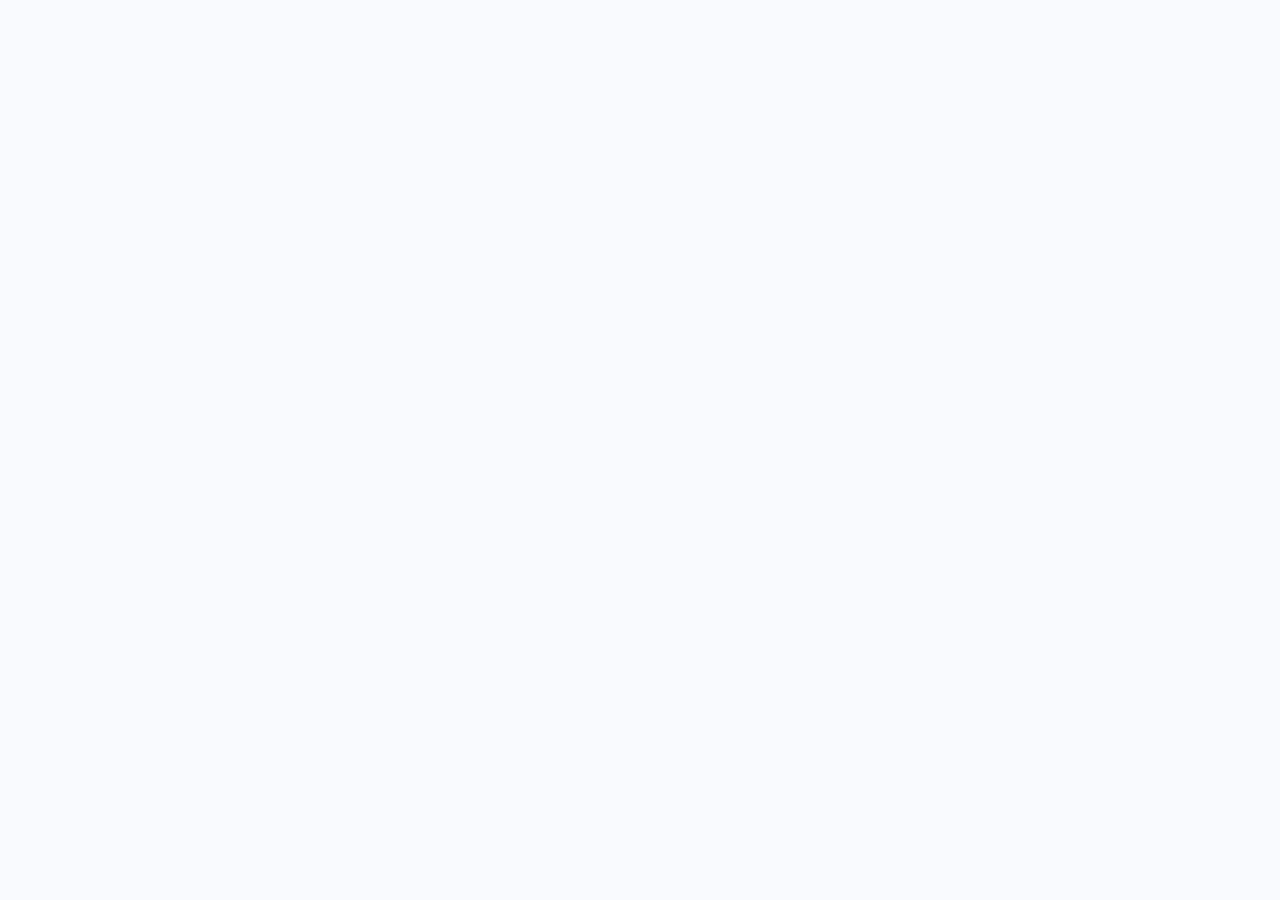
==== index.html @ 40e4ec9a "Update index.html" ====
<!DOCTYPE html>
<html lang="en">
<head>
    <meta charset="UTF-8">
    <meta name="viewport" content="width=device-width, initial-scale=1.0">
    <title>Bus Parts Inventory</title>
    
    <!-- React and ReactDOM -->
    <script src="https://unpkg.com/react@18/umd/react.development.js" crossorigin></script>
    <script src="https://unpkg.com/react-dom@18/umd/react-dom.development.js" crossorigin></script>
    
    <!-- Babel for JSX -->
    <script src="https://unpkg.com/@babel/standalone/babel.min.js"></script>
    
    <!-- Tailwind CSS -->
    <script src="https://cdn.tailwindcss.com"></script>

    <style>
        body { font-family: 'Inter', sans-serif; background-color: #f8fafc; }
        .notes-col { min-width: 300px; }
    </style>
</head>
<body>
    <div id="root"></div>

    <script type="text/babel">
        const { useState, useMemo } = React;

        // --- Icons (SVG Components) ---
        const SearchIcon = ({ className }) => (
            <svg xmlns="http://www.w3.org/2000/svg" width="24" height="24" viewBox="0 0 24 24" fill="none" stroke="currentColor" strokeWidth="2" strokeLinecap="round" strokeLinejoin="round" className={className}><circle cx="11" cy="11" r="8"/><path d="m21 21-4.3-4.3"/></svg>
        );
        const PackageIcon = ({ className }) => (
            <svg xmlns="http://www.w3.org/2000/svg" width="24" height="24" viewBox="0 0 24 24" fill="none" stroke="currentColor" strokeWidth="2" strokeLinecap="round" strokeLinejoin="round" className={className}><path d="m16.5 9.4-9-5.19"/><path d="M21 16V8a2 2 0 0 0-1-1.73l-7-4a2 2 0 0 0-2 0l-7 4A2 2 0 0 0 3 8v8a2 2 0 0 0 1 1.73l7 4a2 2 0 0 0 2 0l7-4A2 2 0 0 0 21 16z"/><polyline points="3.27 6.96 12 12.01 20.73 6.96"/><line x1="12" y1="22.08" x2="12" y2="12"/></svg>
        );
        const WrenchIcon = ({ className }) => (
            <svg xmlns="http://www.w3.org/2000/svg" width="24" height="24" viewBox="0 0 24 24" fill="none" stroke="currentColor" strokeWidth="2" strokeLinecap="round" strokeLinejoin="round" className={className}><path d="M14.7 6.3a1 1 0 0 0 0 1.4l1.6 1.6a1 1 0 0 0 1.4 0l3.77-3.77a6 6 0 0 1-7.94 7.94l-6.91 6.91a2.12 2.12 0 0 1-3-3l6.91-6.91a6 6 0 0 1 7.94-7.94l-3.76 3.76z"/></svg>
        );
        const HashIcon = ({ className }) => (
            <svg xmlns="http://www.w3.org/2000/svg" width="24" height="24" viewBox="0 0 24 24" fill="none" stroke="currentColor" strokeWidth="2" strokeLinecap="round" strokeLinejoin="round" className={className}><line x1="4" y1="9" x2="20" y2="9"/><line x1="4" y1="15" x2="20" y2="15"/><line x1="10" y1="3" x2="8" y2="21"/><line x1="16" y1="3" x2="14" y2="21"/></svg>
        );
        const FileTextIcon = ({ className }) => (
            <svg xmlns="http://www.w3.org/2000/svg" width="24" height="24" viewBox="0 0 24 24" fill="none" stroke="currentColor" strokeWidth="2" strokeLinecap="round" strokeLinejoin="round" className={className}><path d="M14.5 2H6a2 2 0 0 0-2 2v16a2 2 0 0 0 2 2h12a2 2 0 0 0 2-2V7.5L14.5 2z"/><polyline points="14 2 14 8 20 8"/><line x1="16" y1="13" x2="8" y2="13"/><line x1="16" y1="17" x2="8" y2="17"/><polyline points="10 9 9 9 8 9"/></svg>
        );
        const AlertCircleIcon = ({ className }) => (
            <svg xmlns="http://www.w3.org/2000/svg" width="24" height="24" viewBox="0 0 24 24" fill="none" stroke="currentColor" strokeWidth="2" strokeLinecap="round" strokeLinejoin="round" className={className}><circle cx="11" cy="11" r="8"/><path d="m21 21-4.3-4.3"/></svg>
        );

        const InventoryGrid = () => {
          const [searchTerm, setSearchTerm] = useState('');
          const [sortConfig, setSortConfig] = useState({ key: 'brand', direction: 'ascending' });

          const rawInventoryData = [
            // --- VIDEO DATA (Exact descriptions in Notes) ---
            { brand: "New Flyer", description: "Actuator Motor", partNumber: "76286", notes: "ACTUATOR, MOTOR, NF-ARTICULATED BUS, GILLIG 82-72079-000, 2017 DIESEL" },
            { brand: "Gillig", description: "Actuator Throttle", partNumber: "81017", notes: "ACTUATOR, THROTTLE, USED ON GILLIG 1400 AND 1900 BUSES, OEM ONLY" },
            { brand: "Gillig", description: "Actuator Turbocharger", partNumber: "80863", notes: "ACTUATOR, TURBOCHARGER, USED ON DIESEL CUMMINS ENGINES IN THE GILLIG" },
            { brand: "Gillig", description: "Adapter 3/8 Quick Fitting", partNumber: "80187", notes: "ADAPTER, 3/8 QUICK FITTING X, GILLIG 2017 DIESEL, BODY PANELS FRAMES AND" },
            { brand: "New Flyer", description: "Adhesive White", partNumber: "41290", notes: "ADHESIVE, WHITE, NF-035-04, FRONT RADIUS ROD, 12 MONTH SHELF LIFE (AR" },
            { brand: "Universal", description: "Alcohol Rubbing", partNumber: "34330", notes: "ALCOHOL, RUBBING, FARE GATES, 16 OUNCE BOTTLE, 70 PERCENT, INCASED" },
            { brand: "Gillig", description: "Alternator Assembly", partNumber: "79618", notes: "ASSEMBLY, ALTERNATOR, GILLIG ALL, 24V NIEHOFF ALT ONLY, NO REGULATOR, OEM" },
            { brand: "Gillig", description: "Angle Frame Extension", partNumber: "79684", notes: "ANGLE, FRAME EXTENSION, GILLIG 2017 DIESEL, UNDERCARRIAGE FRAME" },
            { brand: "Gillig", description: "Angle Frame Extension", partNumber: "79685", notes: "ANGLE, FRAME EXTENSION, GILLIG 2017 DIESEL, UNDERCARRIAGE FRAME" },
            { brand: "Gillig", description: "Arm Wiper", partNumber: "78394", notes: "ARM, WIPER, GILLIG 2017 DIESEL, BODY PANELS FRAMES AND TRIM, COMMERCIAL" },
            { brand: "Universal", description: "Assembly Clutch A/C Compressor", partNumber: "77536", notes: "ASSEMBLY, CLUTCH, RF-ARTICULATED BUS, SR2006, HEATING VENTILATION AIR" },
            { brand: "New Flyer", description: "Assembly Console", partNumber: "77119", notes: "ASSEMBLY, CONSOLE, NF-ARTICULATED BUS, SR2006, CONTROL, LUMINATOR" },
            { brand: "New Flyer", description: "Assembly Cylinder Gas", partNumber: "41211", notes: "ASSEMBLY, CYLINDER, GAS, NF-035-04, NF G40-13, GAS ASSISTING, ENGINE DOOR," },
            { brand: "Gillig", description: "Assembly Hose Compressor", partNumber: "44423", notes: "ASSEMBLY, HOSE, AIR, COMPRESSOR, FLEXIBLE, CUMMINS" },
            { brand: "Gillig", description: "Assembly Hub Rotor Brake", partNumber: "80731", notes: "ASSEMBLY, HUB R... ROTOR BRAKE, GILLIG, FRONT HUB AND ROTOR ASSY ONLY" },
            { brand: "Universal", description: "Assembly Logic Unit", partNumber: "31509", notes: "ASSEMBLY, LOGIC-UNIT, BUS VEHICLE INTELLIGENCE, INTELLIGENT VEHICLE" },
            { brand: "New Flyer", description: "Assembly Mirror Curbside", partNumber: "76187", notes: "ASSEMBLY, MIRROR, HEATED, NF-ARTICULATED BUS, SR2006, FRONT, UPPER RIGHT," },
            { brand: "New Flyer", description: "Assembly Valve", partNumber: "42990", notes: "ASSEMBLY, VALVE, NF-LF-ALL, PARKING BRAKE CONTROL, AIR SYSTEM, NOT FOR" },
            { brand: "Universal", description: "Assembly Valve Solenoid 24V", partNumber: "47676", notes: "ASSEMBLY, VALVE, SOLENOID, 24 VOLTS, WATER, THERMO KING CORPORATION," },
            { brand: "Gillig", description: "Assembly Window", partNumber: "80674", notes: "ASSEMBLY, WINDOW, GILLIG 2017 DIESEL, 46 INCH 26 INCH FIXED WITH 2" },
            { brand: "Gillig", description: "Assembly Window", partNumber: "80678", notes: "ASSEMBLY, WINDOW, GILLIG 2017 DIESEL, 46 INCH 26 INCH FIXED WITH" },
            { brand: "Gillig", description: "Battery 12V", partNumber: "78312", notes: "BATTERY, 12V, USE ON 24194, GILLIG 2017 DIESEL, ELECTRICAL ACCESSORIES," },
            { brand: "Gillig", description: "Battery 24V", partNumber: "81063", notes: "BATTERY, 24V, GILLIG 2017 DIESEL, ELECTRICAL ACCESSORIES, OEM ONLY," },
            { brand: "Gillig", description: "Bearing Inner Cone Front Hub", partNumber: "79619", notes: "BEARING, INNER CONE, FRONT HUB INNER BEARINGS CONE, GILLIG 2017" },
            { brand: "Gillig", description: "Bearing Outer Cone Front Hub", partNumber: "30201", notes: "BEARING, OUTER CONE, FRONT HUB OUTER BEARINGS CONE, GILLIG 2017" },
            { brand: "Gillig", description: "Belt Alt Notched Vee 95 Inch", partNumber: "80818", notes: "BELT, NOTCHED VEE 95 INCHES, AIR CONDITIONER, GILLIG 2017 DIESEL," },
            { brand: "Gillig", description: "Belt Alternator", partNumber: "79624", notes: "BELT, ALTERNATOR, CUMMINS 8PK, 10 GROOVES, L9, C12320, GILLIG 1850-1859," },
            { brand: "Gillig", description: "Belt Alternator", partNumber: "31273", notes: "BELT, ALTERNATOR, CUMMINS DIESEL, ISC 10 GROOVES, L9, C32899, GILLIG 1850-1859," },
            { brand: "Gillig", description: "Belt Seat Operators", partNumber: "80861", notes: "BELT, SEAT, OPERATORS SEAT, GILLIG 3 PT 47007-000, OEM ONLY RECARO" },
            { brand: "Gillig", description: "Belt Water Pump", partNumber: "78552", notes: "BELT, WATER-PUMP, ALL ISL 8.9L ENGINES, KO80685, GATES K080685" },
            { brand: "New Flyer", description: "Belt Water Pump", partNumber: "34322", notes: "BELT, WATER-PUMP, ALL (EXCEPT NF) ENGINES, K08068, GATES K08068" },
            { brand: "Gillig", description: "Bezel Headlight", partNumber: "78390", notes: "BEZEL, HEADLIGHT, GILLIG 2017 DIESEL, BODY PANELS FRAMES AND TRIM," },
            { brand: "Gillig", description: "Bezel Headlight", partNumber: "79871", notes: "BEZEL, HEADLIGHT, GILLIG 2017 DIESEL, BODY PANELS FRAMES AND TRIM," },
            { brand: "Gillig", description: "Blade Wiper 25-3/4 Inch", partNumber: "79626", notes: "BLADE, WIPER, 25-3/4 INCH, GILLIG 2017 DIESEL, WINDSHIELD WIPERS WASHERS" },
            { brand: "Gillig", description: "Bolt Five Eighth", partNumber: "79133", notes: "BOLT, FIVE EIGHTH-11 X 4.50 PT 50 UR 2017 DIESEL, UNDERCARRIAGE FRAME" },
            { brand: "Gillig", description: "Bracket Closeout", partNumber: "78761", notes: "BRACKET, CLOSEOUT, GILLIG 2017 DIESEL, AIR CONDITIONING HEATING" },
            { brand: "Gillig", description: "Bracket Fairing", partNumber: "78602", notes: "BRACKET, FAIRING, GILLIG 2017 DIESEL, BODY PANELS FRAMES AND TRIM," },
            { brand: "Gillig", description: "Bracket Fairing", partNumber: "78607", notes: "BRACKET, FAIRING, GILLIG 2017 DIESEL, BODY PANELS FRAMES AND TRIM," },
            { brand: "Gillig", description: "Bracket Front Cap", partNumber: "78606", notes: "BRACKET, FRONT CAP MOUNTING, GILLIG 2017 DIESEL, BODY PANELS FRAMES AND" },
            { brand: "Gillig", description: "Bracket Bumper Mounting", partNumber: "79310", notes: "BRACKET, BUMPER MOUNTING, GILLIG 2017 DIESEL, BODY PANELS FRAMES AND" },
            { brand: "Gillig", description: "Bracket Skirt Panel Mounting", partNumber: "78304", notes: "BRACKET, SKIRT PANEL MOUNTING, GILLIG 2017 DIESEL, BODY PANELS" },
            { brand: "Gillig", description: "Bracket Skirt Panel Mounting", partNumber: "80275", notes: "BRACKET, SKIRT PANEL MOUNTING, GILLIG 2017 DIESEL, BODY PANELS" },
            { brand: "Gillig", description: "Bracket Assembly Front Cap", partNumber: "79869", notes: "BRACKET, ASSEMBLY FRONT CAP MOUNTING, GILLIG 2017 DIESEL, BODY PANELS FRAMES" },
            { brand: "Gillig", description: "Bracket Lamp", partNumber: "78609", notes: "BRACKET, LAMP RETAINER, GILLIG 2017 DIESEL, ELECTRICAL ACCESSORIES," },
            { brand: "Gillig", description: "Breaker Circuit", partNumber: "80948", notes: "BREAKER, CIRCUIT, GILLIG 2017 DIESEL, 001, 5A CIRCUIT BREAKER, E-T-A, 1170" },
            { brand: "Gillig", description: "Breather Rear Axle", partNumber: "78763", notes: "BREATHER, REAR AXLE, GILLIG 2017 DIESEL, REAR AXLE, 12948" },
            { brand: "Universal", description: "Brush Oval One Inch", partNumber: "17448", notes: "BRUSH, PAINT, OVAL, PURE BRISTLE, NUMBER 4, ONE INCH, THE PRAGER BRUSH COMPANY," },
            { brand: "Universal", description: "Brush Oval Two Inch", partNumber: "17449", notes: "BRUSH, PAINT, OVAL, PURE BRISTLE, NUMBER 8, TWO INCH, THE PRAGER BRUSH COMPANY," },
            { brand: "Universal", description: "Brush Paint Nylon Bristle", partNumber: "13879", notes: "BRUSH, PAINT, 1/2 INCH, JETS, NYLON BRISTLE, ATLANTA INDUSTRIAL" },
            { brand: "Gillig", description: "Bumper Rubber", partNumber: "79906", notes: "BUMPER, RUBBER, GILLIG 2017 DIESEL, 40 FOOT, FRONT 2 PC, GILLIG 2017" },
            { brand: "Gillig", description: "Button Assembly Horn", partNumber: "79824", notes: "BUTTON, ASSEMBLY, HORN WITH WIRE, GIL, GILLIG 2017 DIESEL, STEERING" },
            { brand: "Gillig", description: "Caliper Brakes Front Left", partNumber: "79069", notes: "CALIPER, BRAKES, FRONT LEFT AND REAR RIGHT, MERITOR EX225, GILLIG" },
            { brand: "Gillig", description: "Caliper Brakes Front Right", partNumber: "80730", notes: "CALIPER, BRAKES, FRONT RIGHT AND REAR LEFT, MERITOR, 82-44330-500," },
            { brand: "Gillig", description: "Cap Front", partNumber: "79874", notes: "CAP, FRONT, GILLIG 2017 DIESEL, BODY PANELS FRAMES AND TRIM, IN RIM" },
            { brand: "Gillig", description: "Cap Front", partNumber: "79680", notes: "CAP, FRONT, GILLIG 2017 DIESEL, BODY PANELS FRAMES AND TRIM, IN RIM" },
            { brand: "Gillig", description: "Cap Rear", partNumber: "79873", notes: "CAP, REAR, GILLIG 2017 DIESEL, BODY PANELS FRAMES AND TRIM, IN RIM" },
            { brand: "Gillig", description: "Cap Rear", partNumber: "79699", notes: "CAP, REAR, LOW REAR BIT, W/L GILLIG 2017 DIESEL, BODY PANELS" },
            { brand: "Gillig", description: "Cap Assembly Tank", partNumber: "80649", notes: "CAP, ASSEMBLY, TANK, GILLIG 2017 DIESEL, FUEL SYSTEM PARTS AND" },
            { brand: "New Flyer", description: "Cap Reservoir Coolant Tank", partNumber: "24749", notes: "CAP, COOLANT TANK, NF-G40-15, HEATING VENTILATION AIR" },
            { brand: "New Flyer", description: "Cap Pressure Radiator", partNumber: "73567", notes: "CAP, PRESSURE, NF-023-04, SERIES 2301, 2410, GILLIG 2017 DIESEL" },
            { brand: "Gillig", description: "Cartridge Desiccant Air Dryer", partNumber: "34164", notes: "CARTRIDGE, DESICCANT, AIR DRYER, NEED 2 PER UNIT, USED ON GILLIG 2017" },
            { brand: "Universal", description: "Cartridge Ink Black", partNumber: "34144", notes: "CARTRIDGE, INK, BLACK, GRAPHICS PRINTER, PAINT SHOP, FOR USE WITH" },
            { brand: "Universal", description: "Cartridge Ink Black", partNumber: "34146", notes: "CARTRIDGE, INK, BLACK, GRAPHICS PRINTER, PAINT SHOP, FOR USE WITH" },
            { brand: "Universal", description: "Cartridge Ink Magenta", partNumber: "34147", notes: "CARTRIDGE, INK, MAGENTA, GRAPHICS PRINTER, PAINT SHOP, FOR USE WITH" },
            { brand: "Universal", description: "Cartridge Ink Browning", partNumber: "76105", notes: "CARTRIDGE, INK, BROWNING MELL, GRAPHICS SHOP, LITE CYAN, OEM ONLY," },
            { brand: "New Flyer", description: "Chain Roller", partNumber: "71087", notes: "CHAIN, ROLLER, NEW FLYER XCELSIOR, 46.1 INCH 13.5 PITCH LONG, NEW" },
            { brand: "Gillig", description: "Clamp Spherical Marmon", partNumber: "78539", notes: "CLAMP, SPHERICAL, MARMON, GILLIG 2017 DIESEL, INSOEL AND DRIVE TRAIN" },
            { brand: "Gillig", description: "Clamp T-Bolt", partNumber: "78370", notes: "CLAMP, T-BOLT, 3.5 IN, 10 GILLIG 2017 DIESEL, POWER AND DRIVE TRAIN COMPONENTS" },
            { brand: "Gillig", description: "Clip Wire Retainer", partNumber: "81207", notes: "CLIP, WIRE RETAINER, ALL CUMMINS L9 ENGINES INSIDE ROCKER" },
            { brand: "Gillig", description: "Closeout A", partNumber: "78736", notes: "CLOSEOUT, A POST, GILLIG 2017 DIESEL, BODY PANELS FRAMES AND TRIM, DSE" },
            { brand: "Gillig", description: "Closeout A", partNumber: "78726", notes: "CLOSEOUT, A, HOLE, GILLIG 2017 DIESEL, BODY PANELS FRAMES AND TRIM" },
            { brand: "Gillig", description: "Closeout A", partNumber: "78737", notes: "CLOSEOUT, A POST, GILLIG 2017 DIESEL, BODY PANELS FRAMES AND TRIM, DSE" },
            { brand: "Universal", description: "Cloth Fiberglass", partNumber: "14116", notes: "CLOTH, FIBERGLASS, 6 SQUARE FEET, WOVEN, SMOOTH, NAP, 740-1259" },
            { brand: "Gillig", description: "Compressor Air", partNumber: "22643", notes: "COMPRESSOR, AIR, GILLIG 2017 DIESEL, AIR CONDITIONING HEATING" },
            { brand: "Gillig", description: "Conn Male", partNumber: "80691", notes: "CONN, MALE, GILLIG 2017 DIESEL, 2017 AIR FUEL WATER, PARKER HANNIFIN" },
            { brand: "Gillig", description: "Connector Air Fuel Water", partNumber: "80222", notes: "CONNECTOR, GILLIG 2017 DIESEL, 2017 DIESEL TANK? AIR FUEL WATER," },
            { brand: "Gillig", description: "Connector Coolant", partNumber: "80937", notes: "CONNECTOR, COOLANT, GILLIG 2017 DIESEL, ELECTRICAL ACCESSORIES," },
            { brand: "Gillig", description: "Controller Door", partNumber: "80412", notes: "CONTROLLER, DOOR, LOCATED ABOVE DRIVER, GILLIG 2017 DIESEL, ELECTRICAL" },
            { brand: "Gillig", description: "Cooler Recirculation", partNumber: "80689", notes: "COOLER, RECIRCULATION, EXHAUST GAS RECIRCULATION KIT, CUMMINS L9," },
            { brand: "Universal", description: "Coupling Air Brass", partNumber: "689", notes: "COUPLING, AIR, QUICK CONNECTOR, BRASS, 1/4 INCH, BOTH ENDS FEMALE," },
            { brand: "Universal", description: "Disc Grinding 60 Grit", partNumber: "14118", notes: "DISC, GRINDING, 60 GRIT, 3 INCHES X 1/8 INCH HOLE, TYPE C, REINFORCED," },
            { brand: "Universal", description: "Disc Grinding 36 Grit", partNumber: "14121", notes: "DISC, GRINDING, 36 GRIT, 4 INCH X 1/4 INCH HUB, FOR USE WITH NEW HUB," },
            { brand: "Universal", description: "Disc Grinding 50 Grit", partNumber: "14122", notes: "DISC, GRINDING, 50 GRIT, 4 INCH X 1/4 INCH HUB, FOR USE WITH NEW HUB," },
            { brand: "Universal", description: "Disc Sandpaper 320 Grit", partNumber: "14133", notes: "DISC, SANDPAPER, 320 GRIT, 6 INCHES, VELCRO, SILVER, MULTI HOLE, PACKAGED" },
            { brand: "Gillig", description: "Dryer Air", partNumber: "72656", notes: "DRYER, AIR, GILLIG 2017 DIESEL, TANKS - VENTILATION AIR CONDITIONING" },
            { brand: "Universal", description: "Elbow 90Deg 1 Inch", partNumber: "22491", notes: "ELBOW, 90DEG ONE QUARTER NPT X THREE EIGHTHS T, GILLIG 2017 DIESEL" },
            { brand: "Gillig", description: "Elbow Air Int", partNumber: "80214", notes: "ELBOW, AIR INTAKE, GILLIG 2017 DIESEL, POWER AND DRIVE TRAIN COMPONENTS" },
            { brand: "New Flyer", description: "Extension Seat Bus Driver", partNumber: "78013", notes: "EXTENSION, SEAT, BUS DRIVER, ALL 12 INCHES, OEM ONLY, USSC, 9054-0043-," },
            { brand: "New Flyer", description: "Extension Seat Bus Driver", partNumber: "78015", notes: "EXTENSION, SEAT, BUS DRIVER, ALL 12 INCHES, OEM ONLY, USSC, 9054-0043-," },
            { brand: "Gillig", description: "Fan Assembly 24V", partNumber: "79979", notes: "FAN, ASSEMBLY, 24V DEFORSTER, KIT 07, GILLIG 2017 DIESEL, AIR" },
            { brand: "Gillig", description: "Fender Wheel", partNumber: "78125", notes: "FENDER, WHEEL, GILLIG 2017 DIESEL, BODY PANELS FRAMES AND TRIM," },
            { brand: "Universal", description: "Filler Body Platinum", partNumber: "20784", notes: "BODY, PLATINUM SELECT FILLER, 1 GALLON, SOS REQUIRED, OEM ONLY, 3M, 31131" },
            { brand: "Universal", description: "Filter Air Reinforced", partNumber: "14123", notes: "FILTER, AIR, FIBERGLASS, 600 MILLIETERS, 3 REINFORCED, FIBERGLASS, 100582," },
            { brand: "Gillig", description: "Filter Air Haldex", partNumber: "79605", notes: "FILTER, AIR HALDEX CONDRG, GILLIG 2017 DIESEL TRANSIT, FILTERS AIR OIL" },
            { brand: "Gillig", description: "Filter Coolant", partNumber: "78553", notes: "FILTER, COOLANT, ALL ISL 8.9L ENGINES, FILTERS AIR OIL FUEL, CUMMINS PACIFIC" },
            { brand: "Gillig", description: "Filter HVAC", partNumber: "80496", notes: "FILTER, ELEMENT HYDRAULIC, GILLIG 2017 DIESEL, FILTERS AIR OIL FUEL, GILLIG" },
            { brand: "Gillig", description: "Filter DEF Mod", partNumber: "80865", notes: "FILTER, DEF MOD, USED ON GILLIG 2017 DIESEL BUS, OEM ONLY, FLEETGUARD," },
            { brand: "Gillig", description: "Filter Diesel Particulate", partNumber: "80920", notes: "FILTER, DIESEL, PARTICULATE, GILLIG 2017 DIESEL, ALL DPF REPLACEMENT FOR" },
            { brand: "Gillig", description: "Filter Fuel", partNumber: "80487", notes: "FILTER, FUEL, GILLIG 2017 DIESEL, 56 04, GILLIG 17649, ENGINE, CUMMINS" },
            { brand: "Gillig", description: "Filter Fuel", partNumber: "40258", notes: "FILTER, FUEL, GILLIG 2017 DIESEL, 36 03, GILLIG 17649, ENGINE, CUMMINS" },
            { brand: "Gillig", description: "Filter Fuel Cummins", partNumber: "80633", notes: "FILTER, FUEL, USED ON CUMMINS L9 ENGINES, OEM ONLY, CUMMINS, FS1098" },
            { brand: "Gillig", description: "Filter Secondary", partNumber: "73597", notes: "FILTER, SECONDARY, GILLIG 2017 DIESEL, FUEL SYSTEM PARTS AND" },
            { brand: "Gillig", description: "Frame Extension", partNumber: "80764", notes: "FRAME, EXTENSO, FRAME, GILLIG 2017 DIESEL, FRONT BUMPER MOUNT, ASSY," },
            { brand: "Gillig", description: "Fuse 125Amp", partNumber: "78826", notes: "FUSE, 125AMP, GILLIG 2017 DIESEL, ELECTRICAL ACCESSORIES, COOPER" },
            { brand: "Universal", description: "Fuse 5-Amperes", partNumber: "78531", notes: "FUSE, 5-AMPERES, ALL BUSES, THERMO KING CORPORATION, 41-1292" },
            { brand: "Universal", description: "Fuse 5-Amperes", partNumber: "71731", notes: "FUSE, 5-AMPERES, ALL BUSES, THERMO KING CORPORATION, 41-1292" },
            { brand: "Gillig", description: "Gasket Actuator", partNumber: "80863", notes: "GASKET, ACTUATOR, GILLIG DIESEL, THROTTLE ACTUATOR MOUNTING, OEM" },
            { brand: "Gillig", description: "Gasket Air Com", partNumber: "44424", notes: "GASKET, AIR-COM, COMPRESSOR MOUNTING, CUMMINS POWER, 4333039," },
            { brand: "Gillig", description: "Gasket Axle Bus", partNumber: "80732", notes: "GASKET, AXLE, BUS, ALL REAR, WHEEL INNER, OIL SEAL, ROCKWELL" },
            { brand: "Gillig", description: "Gasket Doser", partNumber: "80864", notes: "GASKET, DOSER, FOR DOSER INJECTOR VALVE ON DIESEL CUMMINS ENGINES" },
            { brand: "Gillig", description: "Gasket DPF", partNumber: "80938", notes: "GASKET, DPF, GILLIG BUS 5 INCH GASKET FOR DPF AND MUFFLER, CUMMINS" },
            { brand: "Gillig", description: "Gasket DPF", partNumber: "80940", notes: "GASKET, DPF, GILLIG 4 INCH DIFF FILTER GASKET, CUMMINS, 2866636" },
            { brand: "Gillig", description: "Gasket EGR Val", partNumber: "81109", notes: "GASKET, EGR VALVE, USED ON CUMMINS L9 ENGINES, OEM ONLY, CUMMINS," },
            { brand: "Gillig", description: "Gasket Exh Cpl", partNumber: "78540", notes: "GASKET, EXHAUST COUPLING, GILLIG 2017 DIESEL, EXHAUST SYSTEM PARTS" },
            { brand: "Gillig", description: "Gasket Exhaust", partNumber: "80939", notes: "GASKET, EXHAUST, GILLIG BUS, 11-3/4 INCH GASKET FOR DPF AND MUFFLER," },
            { brand: "Gillig", description: "Gasket Hubcaps Front", partNumber: "80812", notes: "GASKET, HUBCAPS, FRONT HUBCAPS GASKET CAP, GILLIG PART NUMBER 82-" },
            { brand: "Gillig", description: "Gasket Hyd Pum", partNumber: "80244", notes: "GASKET, HYD PUMP, GILLIG 2017 DIESEL, STEERING COMPONENTS AND PARTS" },
            { brand: "Gillig", description: "Gasket Intake", partNumber: "81059", notes: "GASKET, INTAKE, GILLIG DIESEL, BETWEEN MANIFOLD AND EGR HOUSING," },
            { brand: "Gillig", description: "Gasket Intake", partNumber: "81059", notes: "GASKET, INTAKE, INTAKE MANIFOLD, ALL CUMMINS L9 ENGINES, INTAKE MANIFOLD" },
            { brand: "Gillig", description: "Gasket Rocker", partNumber: "81206", notes: "GASKET, ROCKER, LEVER HOUSING, ALL CUMMINS L9 ENGINES, OEM ONLY," },
            { brand: "Gillig", description: "Gasket Valve Cover", partNumber: "33837", notes: "GASKET, VALVE-COVER, USED ON CUMMINS ISL, CUMMINS, 3959798" },
            { brand: "Gillig", description: "Gauge J1939", partNumber: "78498", notes: "GAUGE, J1939, 3175X3, GILLIG 2017 DIESEL, INSTRUMENTS, GILLIG 56-" },
            { brand: "Gillig", description: "Glass Exit Door", partNumber: "80765", notes: "GLASS, EXIT-DOOR, GILLIG 2017 DIESEL, EXIT DOOR, OEM ONLY, GILLIG, 20-41107-013" },
            { brand: "Gillig", description: "Glass Upper", partNumber: "80766", notes: "GLASS, UPPER, GILLIG 2017 DIESEL, EXIT DOOR, OEM ONLY, GILLIG, 20-41107-013" },
            { brand: "Gillig", description: "Glazing Manual", partNumber: "79736", notes: "GLAZING, MANUAL, DOOR RELEASE, GILLIG 2017 DIESEL, BODY PANELS" },
            { brand: "Gillig", description: "Glazing Destination", partNumber: "80093", notes: "GLAZING, DESTINATION, DESTINATION SIGN, GILLIG 2017 DIESEL, SIGNAGE" },
            { brand: "Gillig", description: "Glazing Door", partNumber: "28547", notes: "GLAZING, DOOR, WINDOWS, GILLIG 2017 DIESEL, GLAZING/MIRRORS, COACH" },
            { brand: "Gillig", description: "Glazing Door", partNumber: "79647", notes: "GLAZING, DOOR, WINDOWS, GILLIG 2017 DIESEL, SIGNAGE DESTINATION/ROUTE," },
            { brand: "Gillig", description: "Glazing Side Window", partNumber: "78387", notes: "GLAZING, SIDE WINDOW, GILLIG 2017 DIESEL, GLAZING/MIRRORS, COACH" },
            { brand: "Gillig", description: "Glazing Side Window", partNumber: "78306", notes: "GLAZING, SIDE WINDOW, GILLIG 2017 DIESEL, GLAZING/MIRRORS, COACH" },
            { brand: "Gillig", description: "Glazing Windshield", partNumber: "78386", notes: "GLAZING, WINDSHIELD, GILLIG 2017 DIESEL, GLAZING/MIRRORS, COACH" },
            { brand: "Gillig", description: "Glazing Windshield", partNumber: "78385", notes: "GLAZING, WINDSHIELD, GILLIG 2017 DIESEL, GLAZING/MIRRORS, COACH" },
            { brand: "Universal", description: "Governor Air Compressor", partNumber: "223", notes: "GOVERNOR, AIR-C, GOVERNOR, AIR-COMPRESSOR, BUS- ALL, WITH VITON O-RINGS, TEFLON COATED" },
            { brand: "New Flyer", description: "Handle Lock", partNumber: "14116", notes: "HANDLE, LOCK-C1, HANDLE, LOCK-C119337, NF-G40-13, SEATING AND STANCHIONS, AONE" },
            { brand: "Universal", description: "Handset Hook Radio", partNumber: "38017", notes: "HANDSET, HOOK- HANDSET, HOOK-35811, COMMUNICATIONS, BUS RADIO," },
            { brand: "Universal", description: "Hardener Body", partNumber: "14116", notes: "HARDENER, BODY-FILLER, 4 OUNCE TUBE, 1 CREAM, SUPPLIER REQUIRED TO PROVIDE" },
            { brand: "Gillig", description: "Harness Sawtooth", partNumber: "79776", notes: "HARN, SAWTOOTH INTERFACE, GILLIG 2017 DIESEL, ELECTRICAL ACCESSORIES," },
            { brand: "Gillig", description: "Harness Engine", partNumber: "81137", notes: "HARNESS, ENGINE, CONTROL MODULE, GILLIG DIESEL, OEM ONLY, CUMMINS," },
            { brand: "Gillig", description: "Harness Fire Detection", partNumber: "78436", notes: "HARNESS, FIRE DETECTION, GILLIG 2017 DIESEL, ELECTRICAL ACCESSORIES," },
            { brand: "Gillig", description: "Harness Fire Detection", partNumber: "78437", notes: "HARNESS, FIRE DETECTION, GILLIG 2017 DIESEL, ELECTRICAL ACCESSORIES," },
            { brand: "New Flyer", description: "Harness Injector", partNumber: "40253", notes: "HARNESS, INJECTOR, NEW FLYER BUS, 2301-2410, WIRE- OEM ONLY, CUMMINS," },
            { brand: "Gillig", description: "Harness Turbo", partNumber: "81141", notes: "HARNESS, TURBO, GILLIG DIESEL BUSES, GOES FROM TURBO ACTUATOR TO THE" },
            { brand: "Gillig", description: "Harness Assembly", partNumber: "78429", notes: "HARNESS-ASSEMBLY, LINEAR FIRE JUMP, 1 GILLIG 2017 DIESEL, ELECTRICAL" },
            { brand: "Gillig", description: "Hinge Fuel Fill", partNumber: "78676", notes: "HINGE, FUEL FILL ACCESS DOOR, GILLIG 2017 DIESEL, BRAKE PARTS AND LINING," },
            { brand: "Gillig", description: "Hinge Skirt Panel", partNumber: "78196", notes: "HINGE, SKIRT PANEL, GILLIG 2017 DIESEL, BRAKE PARTS AND LINING," },
            { brand: "Gillig", description: "Hinge Skirt Panel", partNumber: "79197", notes: "HINGE, SKIRT PANEL, GILLIG 2017 DIESEL, BRAKE PARTS AND LINING," },
            { brand: "Universal", description: "Horn Warning Reverse", partNumber: "79237", notes: "HORN, BEEP, ALARM, REVERSE, AND WHEELCHAIR, GILLIG-ALL, 6-104 FLOYD" },
            { brand: "Gillig", description: "Hose Silicone 4.0 Inches", partNumber: "79547", notes: "HOSE, SILICONE, 4.0 INCHES(ID), GILLIG 2017 DIESEL, BODY PANELS FRAMES AND" },
            { brand: "Gillig", description: "Hose Assembly", partNumber: "79347", notes: "HOSE, ASSEMBLY, FC300 NO 16 X 017, GILLIG 2017 DIESEL, POWER AND DRIVE" },
            { brand: "Gillig", description: "Hose Assembly", partNumber: "79136", notes: "HOSE, ASSEMBLY, 2407 NO 16 X 070, GILLIG 2017 DIESEL, POWER AND DRIVE" },
            { brand: "Gillig", description: "Hose Assembly", partNumber: "80229", notes: "HOSE, ASSEMBLY, 2807 NO 16 X 070, GILLIG 2017 DIESEL, POWER AND DRIVE" },
            { brand: "Gillig", description: "Hose Assembly", partNumber: "79331", notes: "HOSE, ASSEMBLY, FC300 NO 8 X 013, GILLIG 2017 DIESEL, POWER AND DRIVE" },
            { brand: "Gillig", description: "Hose Assembly", partNumber: "79348", notes: "HOSE, ASSEMBLY, FC300 NO 20 X 024, GILLIG 2017 DIESEL, POWER AND DRIVE" },
            { brand: "Gillig", description: "Hose Assembly", partNumber: "79356", notes: "HOSE, ASSEMBLY, 2807 NO 16 X 070, GILLIG 2017 DIESEL, POWER AND DRIVE" },
            { brand: "Gillig", description: "Hose Heat Exchanger", partNumber: "80950", notes: "HOSE, HEAT EXCHANGE, FLEXIBLE, USED ON GILLIG BUSES, OEM ONLY, CUMMINS," },
            { brand: "Gillig", description: "Hose Heat Exchanger", partNumber: "80954", notes: "HOSE, HEAT EXCHANGE, FLEXIBLE, USED ON GILLIG BUSES, OEM ONLY, CUMMINS," },
            { brand: "Gillig", description: "Hose Hump", partNumber: "80272", notes: "HOSE, HUMP, 3 POINT 5 X 5, GILLIG 2017 DIESEL, COOLING SYSTEM PARTS AND" },
            { brand: "New Flyer", description: "Hose Hump", partNumber: "44132", notes: "HOSE, HUMP, NF-STO-ALL, COOLING SYSTEM, PUROSOIL, 75-25-438" },
            { brand: "Universal", description: "Hose Silicone 2 3/4 Inch", partNumber: "33231", notes: "HOSE, SILICONE, 2 3/4 INCH INNER DIAMETER, 2 FEET LONG, STICK, CHASE" },
            { brand: "Universal", description: "Hose Silicone 1 Inch", partNumber: "79546", notes: "HOSE, SILICONE, 1 INCHES ID, 50 INCHES IN LENGTH, GILLIG 2017 DIESEL," },
            { brand: "Gillig", description: "Injector Doser", partNumber: "80865", notes: "INJECTOR, DOSER, VALVE USED TO INJECT DEF FLUID INTO THE EXHAUST" },
            { brand: "Gillig", description: "Insulator Mount", partNumber: "78764", notes: "INSULATOR, MOUNT, GILLIG 2017 DIESEL, BODY PANELS FRAMES AND TRIM," },
            { brand: "Gillig", description: "Kit Decomp Reactor", partNumber: "78544", notes: "KIT, DECOMP, REACTOR, GILLIG 2017 DIESEL, EXHAUST SYSTEM PARTS AND" },
            { brand: "Universal", description: "Kit Bolt Strap 1/4 Inch", partNumber: "46710", notes: "KIT, BOLT-STRAP, DRIVE SHAFT, GILLIG 2017 DIESEL, INCLUDES FOUR 1/2 INCH-" },
            { brand: "Gillig", description: "Kit Brake Pads", partNumber: "80734", notes: "KIT, BRAKE PADS, GILLIG AND NEW FLYER, DISC BRAKE PADS FRONT AND REAR" },
            { brand: "Gillig", description: "Kit Crankshaft Seal", partNumber: "30164", notes: "KIT, CRANKSHAFT-SEAL, NEW FLYER BUS, 2305-2410, REAR CRANKSHAFT SEAL," },
            { brand: "Gillig", description: "Kit EGR Valve", partNumber: "81109", notes: "KIT, EGR VALVE, GILLIG 2017 DIESEL, EXHAUST GAS RECIRCULATION VALVE KIT," },
            { brand: "Gillig", description: "Kit Exhaust Gasket", partNumber: "80934", notes: "KIT, EXHAUST, GILLIG BUS, 11-3/4 INCH GASKET FOR DPF AND MUFFLER," },
            { brand: "Universal", description: "Kit First Aid", partNumber: "19530", notes: "FIRST AID ONLY INCORPORATED, 56-8109" },
            { brand: "New Flyer", description: "Kit Horn Brush", partNumber: "80175", notes: "KIT, HORN-BRUSH, NF-G40-10, 593299, DOUGLAS AUTOTECH CORPORATION" },
            { brand: "Gillig", description: "Kit King Pin", partNumber: "49178", notes: "KIT, KING PIN, GILLIG BUS, OEM ONLY, MERITOR, R201475" },
            { brand: "Gillig", description: "Kit Nuts Washer", partNumber: "80879", notes: "KITS, ADJUSTING NUTS AND WASHERS, GILLIG, FRONT HUB ONE PER SIDE," },
            { brand: "Universal", description: "Kit Paint Brown Mill", partNumber: "34389", notes: "KIT, PAINT, BROWNS MILL, PAINT SHOP, PREPARATION, LARGE, KIT CONTAINS 50" },
            { brand: "Gillig", description: "Kit PM Core", partNumber: "81054", notes: "KIT, PM-CORE, INSPECTIONS-A-B-C-D-E-F-G, GILLIG DIESEL BUSES, 107567, 12" },
            { brand: "Gillig", description: "Kit PM Core", partNumber: "81055", notes: "KIT, PM-CORE, INSPECTION, USED ON GILLIG DIESEL BUSES, INSPECTION, 12" },
            { brand: "Gillig", description: "Kit PM Core", partNumber: "81056", notes: "KIT, PM-CORE, INSPECTION, USED ON GILLIG DIESEL BUSES, MANUFACTURED" },
            { brand: "Universal", description: "Kit Rebuild Heater", partNumber: "81048", notes: "KIT, REBUILD, KIT, HOT WATER VALVE FOR HEATER CORE, DIAPHRAGM WATER" },
            { brand: "Universal", description: "Kit Seat Belt Bus", partNumber: "33503", notes: "KIT, SEAT-BELT, BUS, 2-POINT, BLACK, OEM ONLY, RECARO, 3087094" },
            { brand: "Universal", description: "Kit Streetside Reflector", partNumber: "12870", notes: "KIT, STREETSIDE-SAFETY, REFLECTOR TRIANGLE, 17 INCHES TALL, INCLUDES" },
            { brand: "Universal", description: "Kit Transmission", partNumber: "23821", notes: "KIT, TRANSMISSION FILTER, ALLISON B400 TRANSMISSION WITH 2 INCH SUMP" },
            { brand: "Gillig", description: "Kit Washer", partNumber: "81162", notes: "KIT, WASHER, GILLIG 2017-7091, 82-57554-000, REAR AXLE WASHER NUT" },
            { brand: "Gillig", description: "Kit Wear Indicator", partNumber: "80753", notes: "KIT, WEAR INDICATOR, BRAKE, GILLIG, RIGHT SIDE INDICATOR WITH" },
            { brand: "Gillig", description: "Kit Wear Indicator", partNumber: "80754", notes: "KIT, WEAR INDICATOR, BRAKE, GILLIG, LEFT SIDE INDICATOR WITH HARDWARE," },
            { brand: "New Flyer", description: "Knob Climate Control", partNumber: "43847", notes: "KNOB, CLIMATE-C, KNOB, CONTROL, NF-G40-10, SR1376, MOBILE CONTROL" },
            { brand: "Gillig", description: "Knuckle Steer", partNumber: "49205", notes: "KNUCKLE, STEERING, RIGHT HAND, GILLIG 82-70629-000, USED ON GILLIG" },
            { brand: "Gillig", description: "Knuckle Steer", partNumber: "79608", notes: "KNUCKLE, STEER / MAR, GILLIG 2017 DIESEL, STEERING" },
            { brand: "Gillig", description: "Lamp Assembly", partNumber: "80243", notes: "LAMP, ASSEMBLY, STEPWELL DIALIGHT, GILLIG 2017 DIESEL, ELECTRICAL" },
            { brand: "Gillig", description: "Lamp Assembly", partNumber: "78635", notes: "LAMP, ASSEMBLY, AMBER MARKER, GILLIG 2017 DIESEL, LAMPS LIGHTING" },
            { brand: "Gillig", description: "Lamp Assembly", partNumber: "78636", notes: "LAMP, ASSEMBLY, RED MARKER, GILLIG 2017 DIESEL, LAMPS LIGHTING LENS" },
            { brand: "Gillig", description: "Lamp Assembly", partNumber: "78631", notes: "LAMP, ASSEMBLY, LIGHTING LENS AND MARKER, GILLIG 2017 DIESEL, LAMPS" },
            { brand: "Gillig", description: "Lamp Assembly", partNumber: "78632", notes: "LAMP, ASSEMBLY, LIGHTING LENS AND MARKER, GILLIG 2017 DIESEL, LAMPS" },
            { brand: "Gillig", description: "Lamp Assembly", partNumber: "78633", notes: "LAMP, ASSEMBLY, 12V FRONT TURN, GILLIG 2017 DIESEL, LAMPS LIGHTING" },
            { brand: "Gillig", description: "Lamp Assembly", partNumber: "78628", notes: "LAMP, ASSEMBLY, SIDE TURN MARKER, GILLIG 2017 DIESEL, LAMPS LIGHTING" },
            { brand: "Gillig", description: "Lamp Assembly", partNumber: "78619", notes: "LAMP, ASSEMBLY, SIDE TURN MARKER, GILLIG 2017 DIESEL, LAMPS LIGHTING" },
            { brand: "Gillig", description: "Latch Adjustable", partNumber: "70953", notes: "LATCH, ADJUSTABLE, GILLIG 2017 DIESEL, BODY PANELS FRAMES AND" },
            { brand: "Gillig", description: "Latch Slam", partNumber: "78666", notes: "LATCH, SLAM, GILLIG 2017 DIESEL, BODY PANELS FRAMES AND TRIM, SIERRA" },
            { brand: "New Flyer", description: "Link Connecting", partNumber: "71615", notes: "LINK, CONNECTING, NEW FLYER XCELSIOR, KNEELING BAR, DRAG LINK" },
            { brand: "New Flyer", description: "Link Leveling", partNumber: "71088", notes: "LINK, LEVELING-VALVE, NF-LF-ALL, FRONT AND REAR, ADJUSTABLE, OEM ONLY, NEW" },
            { brand: "New Flyer", description: "Link Offset", partNumber: "22035", notes: "LINK, OFF-SET, NEW FLYER XCELSIOR, WHEELCHAIR RAMP, SINGLE STRAND" },
            { brand: "Universal", description: "Lock Assembly Square Key", partNumber: "78085", notes: "LOCK-ASSEMBLY, FIFTEEN SIX SQUARED SQ KEY ONE QUARTER TURN, GILLIG 2017" },
            { brand: "Gillig", description: "Mirror Assembly", partNumber: "80398", notes: "MIRROR, ASSEMBLY, CURBSIDE, GILLIG 2017 DIESEL, GLAZING MIRRORS, SAFE" },
            { brand: "Gillig", description: "Mirror Assembly", partNumber: "80401", notes: "MIRROR, ASSEMBLY, STREETSIDE, GILLIG 2017 DIESEL, GLAZING MIRRORS, SAFE" },
            { brand: "Gillig", description: "Motor Wiper", partNumber: "78398", notes: "MOTOR, WIPER, FRONT WINDSHIELD, USED ON GILLIG BUSES, COMMERCIAL" },
            { brand: "Gillig", description: "Nut Hex HD", partNumber: "79161", notes: "NUT, HEX HD 8-32 ZINC GILLIG 2017 DIESEL, BODY PANELS FRAMES AND" },
            { brand: "Gillig", description: "Nut Spanner", partNumber: "45392", notes: "NUT, SPANNER, GILLIG 2017 DIESEL, D35-04, WINDSHIELD WIPER MOTOR," },
            { brand: "New Flyer", description: "Nut Stud", partNumber: "23643", notes: "NUT, STUD, NF-G40-10, 2500 SERIES BUSES, HEXAGONAL FLANGE," },
            { brand: "Gillig", description: "O-Ring Fuel Pump", partNumber: "80984", notes: "O-RING, FUEL, PUMP GILLIG 2017 DIESEL, PUMP HOUSING SEAL OEM ONLY," },
            { brand: "Universal", description: "Oil Engine Non-Revenue", partNumber: "18934", notes: "OIL, ENGINE, NON-REVENUE VEHICLE, BUS DIESEL ENGINES, BULK, PREMIUM," },
            { brand: "Universal", description: "Overlaminate Gloss", partNumber: "34184", notes: "OVERLAMINATE, GLOSS, SCOTCHCAL 54 FEET X 150 FEET, BROWNS MILL PAINT" },
            { brand: "Gillig", description: "Panel Hinged", partNumber: "79307", notes: "PANEL, HINGED, GILLIG 2017 DIESEL, BODY PANELS FRAMES AND TRIM, G.C.M." },
            { brand: "Gillig", description: "Panel Skirt", partNumber: "78979", notes: "PANEL, SKIRT, GILLIG 2017 DIESEL, BRAKE PARTS AND LINING, GILLIG LLC," },
            { brand: "Gillig", description: "Panel Skirt", partNumber: "78148", notes: "PANEL, SKIRT, GILLIG 2017 DIESEL, BODY PANELS FRAMES AND TRIM, ANDERSON" },
            { brand: "Gillig", description: "Panel Access Door", partNumber: "80311", notes: "PANEL, ACCESS DOOR, GILLIG 2017 DIESEL, BODY PANELS FRAMES AND" },
            { brand: "Gillig", description: "Panel Advertising", partNumber: "80732", notes: "PANEL, ADVERTISING, LOW FLOOR BUS, EXTERIOR, INSTALLED ON BIKE RACK, 20" },
            { brand: "Gillig", description: "Panel Skirt", partNumber: "78144", notes: "PANEL, SKIRT, GILLIG 2017 DIESEL, BODY PANELS FRAMES AND TRIM, ANDERSON" },
            { brand: "Gillig", description: "Panel Skirt", partNumber: "81150", notes: "PANEL, SKIRT, GILLIG BUS 1901 THRU 1935, OEM ONLY, GILLIG, 20-593630002" },
            { brand: "Universal", description: "Paper Sand 80 Grit", partNumber: "14124", notes: "PAPER, SAND, DRY, 80 GRIT, 2.75 INCHES X 17.5 INCHES, AUTOBODY, PACKAGED -" },
            { brand: "Universal", description: "Pin Cotter 1/4 X 3-1/4", partNumber: "79076", notes: "PIN, COTTER 1/4 X 3-1/4, GILLIG 2017 DIESEL, FRONT AND REAR AXLE" },
            { brand: "Gillig", description: "Plate A Post", partNumber: "29076", notes: "PLATE, A POST CLOSEOUT, GILLIG 2017 DIESEL, BODY PANELS FRAMES AND" },
            { brand: "Gillig", description: "Plate A Post", partNumber: "79960", notes: "PLATE, A POST, GILLIG 2017 DIESEL, BODY PANELS FRAMES AND TRIM," },
            { brand: "Gillig", description: "Plate Mounting", partNumber: "78681", notes: "PLATE, MOUNTING, GILLIG 2017 DIESEL, BODY PANELS FRAMES AND TRIM," },
            { brand: "Gillig", description: "Plate Mounting", partNumber: "78682", notes: "PLATE, MOUNTING, GILLIG 2017 DIESEL, BODY PANELS FRAMES AND TRIM," },
            { brand: "Gillig", description: "Plate Assembly", partNumber: "79327", notes: "PLATE, ASSEMBLY, WELD SCREW, GILLIG 2017 DIESEL, BODY PANELS FRAMES AND" },
            { brand: "Gillig", description: "Plate Lock/Lat", partNumber: "79515", notes: "PLATE, LOCK/LATCH ASSEMBLY, PIVOT DL WITH DEPLOY, GILLIG 2017 DIESEL BODY" },
            { brand: "Gillig", description: "Plug Oil", partNumber: "80867", notes: "PLUG, OIL, CUMMINS ENGINE ISL, 22 MM PAN DRAIN PLUG, OEM ONLY, CUMMINS," },
            { brand: "Universal", description: "Plug Transmission", partNumber: "41890", notes: "PLUG, TRANSMISSION, NF-G5-04, DIPSTICK PORT, OEM ONLY, ALLISON" },
            { brand: "Gillig", description: "Plunger Horn", partNumber: "40267", notes: "PLUNGER, HORN, YELLOW PLUNGER USED FOR THE HORN ON GILLIG BUSES 82-" },
            { brand: "Universal", description: "Primer Master Grey", partNumber: "14144", notes: "PRIMER, MASTER, GREY, BROWNS MILL PAINT SHOP, 250 MILLILITER" },
            { brand: "Universal", description: "Pulley Idler RE 8-Groove", partNumber: "49506", notes: "PULLEY, IDLER, RE 8-G, NO 10, 181378, ALTERNATOR BELT, CUMMINS, 4991240" },
            { brand: "Gillig", description: "Pump Power Steering", partNumber: "80147", notes: "PUMP, POWER STEERING, GILLIG 2017 DIESEL, STEERING COMPONENTS AND" },
            { brand: "Gillig", description: "Pump Fuel", partNumber: "80965", notes: "PUMP, FUEL, USED ON CUMMINS ISL DIESEL ENGINE, OEM ONLY, CUMMINS," },
            { brand: "Gillig", description: "Pump Water", partNumber: "29500", notes: "PUMP, WATER, ENGINE, OEM ONLY, CUMMINS, ENGINE, OEM ONLY, CUMMINS, 6410398" },
            { brand: "Gillig", description: "Radiator Engine", partNumber: "80767", notes: "RADIATOR, ENGINE, GILLIG 2017 DIESEL, RF-G40-10, BAS, MIZU, 1A0201060000" },
            { brand: "Universal", description: "Recorder Mobil", partNumber: "22169", notes: "RECORDER, MOBIL, ROADRUNNER HIGH DEFINITION 12 CAMERA, 1085, AMERICAN" },
            { brand: "Gillig", description: "Reflector Rectangular", partNumber: "80723", notes: "REFLECTOR, RECTANGULAR, RED GILLIG 2017 DIESEL, REFLECTORS, TRUCK-LITE" },
            { brand: "Gillig", description: "Regulator Voltage", partNumber: "80725", notes: "REGULATOR, VOLTAGE, SIGHTGLASS, NIHOFF RG-G40-13, BROWNS MILL PAINT SHOP" },
            { brand: "Gillig", description: "Relay Micro", partNumber: "80630", notes: "RELAY, MICRO, 24 VOLT 5 PIN, GILLIG DIESEL, MICRO SKT 24V RELAY, GILLIG," },
            { brand: "Gillig", description: "Rod Torque", partNumber: "79612", notes: "ROD-TORQUE, GILLIG 2017 DIESEL 2017 DIESEL, AXLES AND SUSPENSION, SAF" },
            { brand: "New Flyer", description: "Roller Chain", partNumber: "71087", notes: "CHAIN, ROLLER, NEW FLYER XCELSIOR, 46.1 INCH 13.5 PITCH LONG, NEW" },
            { brand: "Gillig", description: "Rotor Brake", partNumber: "79193", notes: "ROTOR, BRAKE, GILLIG 2017 DIESEL, AND REAR ONE EACH, GILLIG, 82-42440-" },
            { brand: "Universal", description: "Sandpaper Disc 120 Grit", partNumber: "14130", notes: "SANDPAPER, DISC, 120 GRITS, 6 INCH, VELCRO, SILVER, MULTI HOLE, PACKAGED" },
            { brand: "Universal", description: "Sandpaper Disc 180 Grit", partNumber: "14126", notes: "SANDPAPER, DISC, 180 GRIT 6 INCHES, VELCRO, SILVER, MULTI HOLE, PACKAGED" },
            { brand: "Universal", description: "Sandpaper Disc 220 Grit", partNumber: "14127", notes: "SANDPAPER, DISC, 220 GRIT, 6 INCH, VELCRO, SILVER, MULTI HOLE, PACKAGED" },
            { brand: "Universal", description: "Sandpaper Wet 320 Grit", partNumber: "14128", notes: "SANDPAPER, WETORDRY, 320 GRIT, 9 INCHES X 11 INCHES, FULL EQUIPMENT" },
            { brand: "Universal", description: "Sandpaper Wet 1000 Grit", partNumber: "14143", notes: "SANDPAPER, WET-DRY, 1000 GRIT, 9 INCHES X 11 INCHES, 13.75 BODY, TITLE" },
            { brand: "Universal", description: "Scraper Utility 1 Inch", partNumber: "17461", notes: "SCRAPER, UTILITY 1 INCH, PUTTY KNIFE, STRAIGHT, ATLANTA INDUSTRIAL" },
            { brand: "Gillig", description: "Screen Assembly", partNumber: "78205", notes: "SCREEN-ASSEMBLY, PULL DOWN, GILLIG 2017 DIESEL, BODY PANELS FRAMES AND" },
            { brand: "Gillig", description: "Screw Pan HD", partNumber: "78869", notes: "SCREW, PAN HD, GILLIG 2017 DIESEL 2017 DIESEL, BODY PANELS FRAMES AND TRIM," },
            { brand: "Gillig", description: "Seal Axle Rear", partNumber: "78559", notes: "SEAL, AXLE, BUS, REAR, AXLE, GILLIG 2017 DIESEL, AXLE REAR, SKF" },
            { brand: "New Flyer", description: "Seal Housing", partNumber: "9051", notes: "SEAL, HOUSING, NF-G40-10, 2500 SERIES, HEATING VENTILATION AIR" },
            { brand: "Gillig", description: "Seal Inner Oil", partNumber: "40015", notes: "SEAL, INNER, OIL, GILLIG GREASE, REAR AXLE, GILLIG BUS 82-42462-000," },
            { brand: "Gillig", description: "Seal Sensor", partNumber: "80927", notes: "SEAL, O-RING, NF-ARTICULATED BUS, SR2006, HEATING VENTILATION AIR" },
            { brand: "New Flyer", description: "Seal O-Ring", partNumber: "77401", notes: "SEAL, O-RING, NF-ARTICULATED BUS, SR2006, HEATING VENTILATION AIR" },
            { brand: "Gillig", description: "Sensor Level", partNumber: "79523", notes: "SENSOR, LEVEL, OEM GILLIG COOLANT LEVEL, WET-SINK FOR COOLANT AND" },
            { brand: "New Flyer", description: "Sensor Camshaft", partNumber: "74980", notes: "SENSOR, CAMSHAFT POSITION, NF-G40-10-13-14, WITH CUMMINS ISL ENGINE," },
            { brand: "New Flyer", description: "Sensor Coolant", partNumber: "78010", notes: "SENSOR, COOLANT LEVEL, NEW FLYER G35-G40-13, SR1911, COOLING SYSTEM," },
            { brand: "Gillig", description: "Sensor EGR", partNumber: "80901", notes: "SENSOR, EGR, DIFFERENTIAL PRESSURE, GILLIG BUSES, OEM ONLY," },
            { brand: "Gillig", description: "Sensor NOx", partNumber: "80862", notes: "SENSOR, NOX, OUTLET NITROGEN OXIDE SENSOR USED ON DIESEL CUMMINS" },
            { brand: "Gillig", description: "Sensor Pressure", partNumber: "80983", notes: "SENSOR, PRESSURE, EXHAUST GAS PRESSURE SENSOR, USED ON GILLIG" },
            { brand: "Gillig", description: "Sensor Pressure", partNumber: "80986", notes: "SENSOR, PRESSURE, DIFFERENTIAL PRESSURE SENSOR ON TRANSMISSION," },
            { brand: "Gillig", description: "Sensor Pressure Crankcase", partNumber: "81047", notes: "SENSOR, PRESSURE, CRANKCASE, USED ON GILLIG BUSES, OEM ONLY, CUMMINS," },
            { brand: "Gillig", description: "Sensor Pressure Differential", partNumber: "80787", notes: "SENSOR, PRESSURE, DIFFERENTIAL, GILLIG 1500 SERIES, 1.5% CNG ENGINES," },
            { brand: "Gillig", description: "Sensor NOx Outlet", partNumber: "80971", notes: "SENSOR, NOX, OUTLET NITROGEN OXIDE SENSOR USED ON DIESEL CUMMINS" },
            { brand: "New Flyer", description: "Sensor Speed Transmission", partNumber: "25876", notes: "SENSOR, SPEED, B400, RETARDER, ONE FOR TRANSMISSION, OEM ONLY, ALLISON," },
            { brand: "Gillig", description: "Sensor Temp Ambient", partNumber: "80898", notes: "SENSOR, TEMP, DPF TEMP SENSOR FOR DPF INLET PRESS SENSOR LEFT" },
            { brand: "Gillig", description: "Sensor Temperature EGR", partNumber: "80958", notes: "SENSOR, TEMPERATURE, EGR TEMP SENSOR, USED ON DIESEL CUMMINS" },
            { brand: "New Flyer", description: "Shaft Drive", partNumber: "77403", notes: "SHAFT, DRIVE, GILLIG 2017 DIESEL, BUS, SR2006, HEATING VENTILATION" },
            { brand: "New Flyer", description: "Shaft Idler", partNumber: "34243", notes: "SHAFT, IDLER, NF-G40-10, SR1376, MOBILE CONTROL" },
            { brand: "Gillig", description: "Shield Heat", partNumber: "78480", notes: "SHIELD, HEAT, GILLIG 2017 DIESEL, BUS, SR2006, HEATING VENTILATION" },
            { brand: "Gillig", description: "Shield Dust", partNumber: "78699", notes: "SHIELD, DUST, NF-G40-10, SR1376, CUMMINS, 3921533" },
            { brand: "New Flyer", description: "Shield Dust", partNumber: "20480", notes: "SHIELD, DUST, NF-G40-10, SR1376, CUMMINS, 3921533" },
            { brand: "Gillig", description: "Spring Air Rear", partNumber: "79611", notes: "SPRING, AIR, REAR GILLIG 2017 DIESEL BODY 1 AND REAR ONE EACH, GILLIG" },
            { brand: "Gillig", description: "Starter 24V", partNumber: "29496", notes: "STARTER, 24V, GILLIG BUS 2017 DIESEL, POWER AND DRIVE TRAIN COMPONENTS" },
            { brand: "Gillig", description: "Switch Rocker", partNumber: "78573", notes: "SWITCH, ROCKER, GILLIG 2017 DIESEL 2017 DIESEL, ELECTRICAL ACCESSORIES," },
            { brand: "Gillig", description: "Switch Assembly", partNumber: "79820", notes: "SWITCH, ASSEMBLY, FOOT WITH WIRE HARNESS, GILLIG 2017 DIESEL" },
            { brand: "New Flyer", description: "Switch Press 4", partNumber: "43887", notes: "SWITCH-PRESS 4, PRI 4 BK, PRESS SWL-100/15 ALL BUS, INDEX BRAKE PRESS SW" },
            { brand: "Gillig", description: "Switch Sensor", partNumber: "79904", notes: "SENSOR, OIL PRESSURE, DIESEL, CUMMINS 19 02935, DIESEL ENGINE" },
            { brand: "New Flyer", description: "Switch Pressure / Pull Cord", partNumber: "74479", notes: "SWITCH, PRESSURE-WAVE, NEW FLYER XCELSIOR, EXIT DOOR, VAPOR BUS" },
            { brand: "Gillig", description: "Switch Dimmer", partNumber: "79816", notes: "SWITCH, TOGGLE, SPDT, GILLIG 2017 DIESEL, ELECTRICAL ACCESSORIES," },
            { brand: "Gillig", description: "Switch Toggle", partNumber: "80631", notes: "SWITCH, TOGGLE, SPDT, GILLIG 2017 DIESEL, ELECTRICAL ACCESSORIES," },
            { brand: "Universal", description: "Tape Electric Black", partNumber: "79614", notes: "TAPE, ELECTRICAL, BLACK, VINYL, PLASTIC, BLACK, PACKAGED 10 PER PACK" },
            { brand: "New Flyer", description: "Tensioner Belt", partNumber: "31375", notes: "TENSIONER, BELT, NF-G40-15, SERIES 2306-2410, ALTERNATOR BELT, CUMMINS" },
            { brand: "Gillig", description: "Tensioner Belt", partNumber: "79322", notes: "TENSIONER, BELT, GILLIG 2017 DIESEL, AIR CONDITIONING HEATING AND" },
            { brand: "Gillig", description: "Thermostat Engine", partNumber: "34350", notes: "THERMOSTAT, ENGINE, WATER BUS, NF-03-05, CUMMINS, 5292742" },
            { brand: "Universal", description: "Tie Cable 14.5 Inch", partNumber: "11569", notes: "TIE, CABLE, 14.5 INCH LONG, HD, WEATHER, BARROW BLACK, OUTDOOR" },
            { brand: "Universal", description: "Tie Cable 8 Inch", partNumber: "15481", notes: "TIE, CABLE, 8 INCH LONG, HD, WEATHER, NARROW BLACK, OUTDOOR" },
            { brand: "Gillig", description: "Transmission B400", partNumber: "80735", notes: "TRANSMISSION, B400 TRANSMISSION WITH 2 INCH SUMP, ALLISON, ALL" },
            { brand: "New Flyer", description: "Treadle Module", partNumber: "74536", notes: "TREADLE, MODULE, NEW FLYER XCELSIOR, ALL ACCELERATOR PEDAL" },
            { brand: "Gillig", description: "Trim Extr A Post", partNumber: "78559", notes: "TRIM, EXTR-A-PO, EXTR-A-PO, GILLIG 2017 DIESEL, GLAZING MIRRORS, DOOR" },
            { brand: "Gillig", description: "Tube Sensor", partNumber: "80985", notes: "TUBE, SENSOR, GILLIG DIESEL BUS, TUBE FOR DIFF PRESS SENSOR LEFT" },
            { brand: "Gillig", description: "Tube Vent", partNumber: "81033", notes: "TUBE, VENT, BREATHER, CUMMINS, DIESEL ONLY, CUMMINS, 5255737" },
            { brand: "Universal", description: "Tube Water Plastic", partNumber: "30533", notes: "TUBE, WATER, BUSES 2491-2495 AND 2491-2495, OUTLET, PLASTIC COOLANT" },
            { brand: "Gillig", description: "Turbocharger", partNumber: "80901", notes: "TURBOCHARGER, ENGINE, ICP KIT WITH GASKET, OR-G40-12-1800, CUMMINS" },
            { brand: "Universal", description: "Urethane Window", partNumber: "40227", notes: "URETHANE, WINDOW, BROWNS MILL, BODY SHOE, FOR WINDOW REBUILD, 10.1" },
            { brand: "Gillig", description: "Valve Drain", partNumber: "78320", notes: "VALVE, DRAIN, AUTO AIR TANK DRAIN, 2017 DIESEL, TANKS AIR FUEL WATER," },
            { brand: "Gillig", description: "Valve Pressure", partNumber: "78326", notes: "VALVE, PRESSURE, RELIEF, GILLIG 2017 DIESEL, TANKS AIR FUEL WATER, BAY" },
            { brand: "Gillig", description: "Valve Quick Release", partNumber: "78207", notes: "VALVE, QUICK REL, VALVE, QUICK RELEASE, GILLIG 2017 DIESEL, TANKS AIR FUEL" },
            { brand: "Gillig", description: "Valve Water Heater", partNumber: "78332", notes: "VALVE, WATER-HE, VALVE, WATER HEATER, 24 VOLTS, 15 WATTS, OEM ONLY, THERMO KING" },
            { brand: "Universal", description: "Vinyl White 54 Inch", partNumber: "1219", notes: "VINYL, WHITE, WITH COMPLY ADHESIVE, 54 INCHES X 50 YARDS, BROWNS MILL" },
            { brand: "Gillig", description: "Washer Sealing", partNumber: "34183", notes: "WASHER, SEALING, FUEL LINE, CUMMINS, 3963990" },
            { brand: "Gillig", description: "Washer Sealing", partNumber: "33604", notes: "WASHER, SEALING, FUEL LINE, CUMMINS, 3963990" },
            { brand: "Universal", description: "Waste Basket 13 Qt", partNumber: "33763", notes: "WASTE-BASKET-S, WASTE BASKET, SMALL, PLASTIC, BLACK, ROLLED RIM, 11.4 INCHES LONG X 8.2" },
            { brand: "Universal", description: "Wheel Cut Off 3 Inch", partNumber: "75337", notes: "WHEEL, CUT-OFF, CUT-OFF, BROWNS MILL BODY AND METAL SHOPS, 3 INCHES X" },
            { brand: "New Flyer", description: "Wheel Steering", partNumber: "34265", notes: "WHEEL, STEERING-WHEEL, NF-G40-13, GR1911, STEERING WHEEL, GILLIG, 53-27224-" },
            { brand: "Gillig", description: "Wiper Panto Arm", partNumber: "81196", notes: "WIPER, PANTO A, WIPER PANTO ARM ASSEMBLY, GILLIG 2017 DIESEL, WINDSHIELD WIPERS" },
            { brand: "Gillig", description: "Wiper Arm", partNumber: "78395", notes: "WIPER, ARM, GILLIG 2017 DIESEL, WINDSHIELD WIPERS WASHERS" },

            // --- NOTEBOOK & WALL (Existing) ---
            { brand: "Gillig", description: "Exhaust Clamp", partNumber: "78762", notes: "" },
            { brand: "Gillig", description: "Rear Air Spring (Air Bellow)", partNumber: "79691", notes: "See also Front 80480" },
            { brand: "Gillig", description: "Side Skirt Mounting Bracket", partNumber: "78303 / 78304", notes: "Also noted: 80275 / 80276" },
            { brand: "Gillig", description: "Outside Step Light (3 holes)", partNumber: "78635 / 78636", notes: "" },
            { brand: "Gillig", description: "Double Concept", partNumber: "79653", notes: "" },
            { brand: "Gillig", description: "Shock / Lower Rear Big Nut", partNumber: "79040", notes: "" },
            { brand: "Gillig", description: "Water Pump", partNumber: "80961", notes: "" },
            { brand: "Gillig", description: "Water Pump Belt", partNumber: "78552", notes: "" },
            { brand: "Gillig", description: "Coolant Cap", partNumber: "80649", notes: "" },
            { brand: "Gillig", description: "Crank Case with Sensor", partNumber: "81008", notes: "" },
            { brand: "Gillig", description: "Drag Link", partNumber: "80498", notes: "" },
            { brand: "Gillig", description: "Rear Lower Radius Rod", partNumber: "79612", notes: "" },
            { brand: "Gillig", description: "Front Oil Seal", partNumber: "30694 / 4024883", notes: "Front Engine" },
            { brand: "Gillig", description: "Center Link (1900s)", partNumber: "30165", notes: "" },
            { brand: "Gillig", description: "Idler Pulley", partNumber: "49506", notes: "Bolt: 49564 / Washer: 49674" },
            { brand: "Gillig", description: "Governor (7000s)", partNumber: "78326", notes: "" },
            { brand: "Gillig", description: "Shock (Big Hole)", partNumber: "79771", notes: "" },
            { brand: "Gillig", description: "Shock (Small Hole)", partNumber: "79772", notes: "" },
            { brand: "Gillig", description: "Tensioner", partNumber: "31375", notes: "" },
            { brand: "Gillig", description: "Fuel Control Valve", partNumber: "28838", notes: "" },
            { brand: "Gillig", description: "Fuel Pump", partNumber: "80965", notes: "" },
            { brand: "Gillig", description: "Fuel Pump O-Ring (Big)", partNumber: "80984", notes: "" },
            { brand: "Gillig", description: "Fuel Pump O-Ring (Small)", partNumber: "40015", notes: "" },
            { brand: "Gillig", description: "Side Windshield", partNumber: "40227", notes: "" },
            { brand: "Gillig", description: "CNG Cluster", partNumber: "80922", notes: "" },
            { brand: "Gillig", description: "Dimmer Switch (under cluster)", partNumber: "79816", notes: "" },
            { brand: "Gillig", description: "Wiper Motor", partNumber: "78398", notes: "" },
            { brand: "Gillig", description: "Voltage Regulator", partNumber: "80725", notes: "" },
            { brand: "Gillig", description: "Horn Assembly", partNumber: "74186", notes: "" },
            { brand: "Gillig", description: "Destination Key Pad", partNumber: "77119", notes: "" },
            { brand: "Gillig", description: "Drivers Light", partNumber: "80243", notes: "" },
            { brand: "Gillig", description: "Street Side Mirror", partNumber: "80401", notes: "" },
            { brand: "Gillig", description: "Curbside Mirror", partNumber: "80398", notes: "" },
            { brand: "Gillig", description: "Curbside Mirror Assembly", partNumber: "80398", notes: "Assembly" },
            { brand: "Gillig", description: "Low Beam", partNumber: "78633", notes: "" },
            { brand: "Gillig", description: "High Beam", partNumber: "78632", notes: "" },
            { brand: "Gillig", description: "Fire Suppression Bell", partNumber: "80482", notes: "" },
            { brand: "Gillig", description: "RR Shock", partNumber: "79772", notes: "" },
            { brand: "Gillig", description: "Front Coolant Sensor", partNumber: "25749", notes: "" },
            { brand: "Gillig", description: "Fuel Focus", partNumber: "33532", notes: "" },
            { brand: "Gillig", description: "Power Steering Pump Filter", partNumber: "79605", notes: "" },
            { brand: "Gillig", description: "Air Compressor (One Cylinder)", partNumber: "44435", notes: "" },
            { brand: "Gillig", description: "Air Compressor (Two Cylinder)", partNumber: "80892", notes: "" },
            { brand: "Gillig", description: "Air Compressor Gasket", partNumber: "5440813", notes: "" },
            { brand: "Gillig", description: "Starter Button", partNumber: "79824", notes: "" },
            { brand: "Gillig", description: "Fuel Rail Pressure Sensor", partNumber: "80983", notes: "" },
            { brand: "Gillig", description: "Coolant Level Sensor", partNumber: "79523", notes: "" },
            { brand: "Gillig", description: "Rear Exit Door Glass", partNumber: "79736", notes: "" },
            { brand: "Gillig", description: "NOx Sensor", partNumber: "80862", notes: "" },
            { brand: "Gillig", description: "ITT", partNumber: "80967", notes: "" },
            { brand: "Gillig", description: "VGT Actuator", partNumber: "80863", notes: "" },
            { brand: "Gillig", description: "Wireless Stop Request", partNumber: "79144", notes: "" },
            { brand: "Gillig", description: "Diesel Doser Valve", partNumber: "80865", notes: "" },
            { brand: "Gillig", description: "Doser Valve Gasket", partNumber: "80864", notes: "" },
            { brand: "Gillig", description: "Fuel Shutoff Valve", partNumber: "30610", notes: "" },
            { brand: "Gillig", description: "Cat Exhaust", partNumber: "81010", notes: "" },
            { brand: "Gillig", description: "Particulate Filter", partNumber: "02-75689-000", notes: "" },
            { brand: "Gillig", description: "Turn Signal (Right)", partNumber: "79814", notes: "" },
            { brand: "Gillig", description: "Turn Signal (Left)", partNumber: "79815", notes: "" },
            { brand: "Gillig", description: "Wiper Assembly", partNumber: "78394", notes: "" },
            { brand: "Gillig", description: "Diesel NOx #1 Sensor w/ Module", partNumber: "80862", notes: "Duplicate of NOx Sensor" },
            { brand: "Gillig", description: "Main Fuel Valve Solenoid", partNumber: "81134", notes: "Bus #7037" },
            { brand: "Gillig", description: "Door Switch (Open/Close)", partNumber: "80612", notes: "" },
            { brand: "Gillig", description: "Horn Switch", partNumber: "80930", notes: "7000 Busses" },
            { brand: "Gillig", description: "Lug Nuts", partNumber: "80821", notes: "" },
            { brand: "Gillig", description: "Water Pump Pulley", partNumber: "74521-504", notes: "" },
            { brand: "Gillig", description: "Old Part (Wall)", partNumber: "5682528", notes: "From Wall" },
            { brand: "Gillig", description: "Number from Wall", partNumber: "1927", notes: "From Wall" },
            { brand: "Gillig", description: "Number from Wall", partNumber: "1807", notes: "From Wall" },
            { brand: "Gillig", description: "SCR Temp Sensor", partNumber: "80959", notes: "From Wall" },
            { brand: "Gillig", description: "DEF Valve", partNumber: "80404", notes: "From Wall" },
            { brand: "Gillig", description: "Comp Hose", partNumber: "79356", notes: "From Wall" },
            { brand: "Gillig", description: "Turbo Clamp/Bolt", partNumber: "79362", notes: "From Wall" },
            { brand: "Gillig", description: "VGT Harness", partNumber: "81141", notes: "From Wall" },
            { brand: "Gillig", description: "Braided Hose Behind Comp", partNumber: "48266", notes: "From Wall" },
            { brand: "Gillig", description: "Braided Hose Behind Comp", partNumber: "49320", notes: "From Wall" },
            { brand: "Gillig", description: "Ramp Module", partNumber: "80768", notes: "From Wall" },
            { brand: "Gillig", description: "Horn Switch (Wall)", partNumber: "79704", notes: "From Wall" },
            { brand: "Gillig", description: "K-Touch Rear Door Relay", partNumber: "7506200", notes: "From Wall" },
            { brand: "Gillig", description: "Door Vapor Module", partNumber: "80722", notes: "From Wall" },
            { brand: "Gillig", description: "VGT (Faint)", partNumber: "80312", notes: "From Wall" },
            { brand: "Gillig", description: "Voltage Regulator (Wall)", partNumber: "80723", notes: "From Wall" },
            { brand: "Gillig", description: "Brass Fitting Wet Tank Gov", partNumber: "80458", notes: "From Wall" },
            { brand: "Gillig", description: "Fuel Pump Actuator", partNumber: "438422", notes: "From Wall" },
            { brand: "Gillig", description: "Hose Reservoir to Pump", partNumber: "79338", notes: "From Wall" },
            { brand: "Gillig", description: "Quick Connect Dosing Valve", partNumber: "80187", notes: "From Wall" },
            { brand: "Gillig", description: "Coolant Kit", partNumber: "78016", notes: "From Wall" },
            { brand: "Gillig", description: "Unknown Wall Part", partNumber: "80685", notes: "From Wall" },
            { brand: "Gillig", description: "Unknown Wall Part", partNumber: "48936", notes: "From Wall" },
            { brand: "Gillig", description: "Seat Alarm", partNumber: "72612", notes: "From Wall" },
            { brand: "New Flyer", description: "X'Brace Rod (Left)", partNumber: "635921", notes: "" },
            { brand: "New Flyer", description: "X'Brace Rod (Right)", partNumber: "6358", notes: "" },
            { brand: "New Flyer", description: "Street Side Wiper Motor", partNumber: "70902", notes: "" },
            { brand: "New Flyer", description: "90 Degree Thermostat Hose", partNumber: "75703", notes: "" },
            { brand: "New Flyer", description: "Coolant Cap", partNumber: "74749", notes: "" },
            { brand: "New Flyer", description: "Consep", partNumber: "41881", notes: "" },
            { brand: "New Flyer", description: "Horn Button Assembly", partNumber: "43355 / 73213", notes: "End: 1242355" },
            { brand: "New Flyer", description: "Steering Wheel", partNumber: "75337", notes: "" },
            { brand: "New Flyer", description: "Back Up Alarm", partNumber: "42528", notes: "" },
            { brand: "New Flyer", description: "Thermostat", partNumber: "75312", notes: "" },
            { brand: "New Flyer", description: "Brake Application Valve", partNumber: "73032", notes: "" },
            { brand: "New Flyer", description: "Coolant Level Sensor", partNumber: "78010", notes: "" },
            { brand: "New Flyer", description: "ECM / Timing Gear Cover", partNumber: "40002", notes: "Notebook: ECM, Wall: Timing Gear Cover" },
            { brand: "New Flyer", description: "Surge Tank", partNumber: "75113", notes: "" },
            { brand: "New Flyer", description: "Water Pump", partNumber: "34483", notes: "" },
            { brand: "New Flyer", description: "Water Pump Belt", partNumber: "34322", notes: "" },
            { brand: "New Flyer", description: "Voltage Regulator", partNumber: "74257", notes: "" },
            { brand: "New Flyer", description: "Front Rods", partNumber: "70110", notes: "Bolts: 74651" },
            { brand: "New Flyer", description: "Center Link", partNumber: "71615", notes: "" },
            { brand: "New Flyer", description: "Rear Main Seal", partNumber: "30164", notes: "" },
            { brand: "New Flyer", description: "Brake Accelerator Pedal Assembly", partNumber: "72692", notes: "" },
            { brand: "New Flyer", description: "Bell Cord Chime Speaker", partNumber: "438921", notes: "" },
            { brand: "New Flyer", description: "Rear Destination Sign", partNumber: "72951", notes: "" },
            { brand: "New Flyer", description: "Crank Case without Sensor", partNumber: "72866", notes: "" },
            { brand: "New Flyer", description: "Stop Request Switch (on pole)", partNumber: "648492", notes: "" },
            { brand: "New Flyer", description: "SR7 Quick Release Valve", partNumber: "43997", notes: "" },
            { brand: "New Flyer", description: "Starter Solenoid", partNumber: "43985", notes: "" },
            { brand: "New Flyer", description: "Drag Link", partNumber: "70824", notes: "" },
            { brand: "New Flyer", description: "Knock Sensor", partNumber: "33436", notes: "by cylinder 6" },
            { brand: "New Flyer", description: "EGR Housing", partNumber: "40215", notes: "" },
            { brand: "New Flyer", description: "Tensioner", partNumber: "44420", notes: "" },
            { brand: "New Flyer", description: "Speed Sensor", partNumber: "25876", notes: "" },
            { brand: "New Flyer", description: "Oil Filter", partNumber: "48105", notes: "" },
            { brand: "New Flyer", description: "Transmission", partNumber: "49802", notes: "" },
            { brand: "New Flyer", description: "Transcooler", partNumber: "73006", notes: "" },
            { brand: "New Flyer", description: "Waste Gate Control Valve", partNumber: "28836", notes: "" },
            { brand: "New Flyer", description: "EGR Temp Sensor", partNumber: "75310", notes: "" },
            { brand: "New Flyer", description: "Turbo Gasket", partNumber: "70860", notes: "" },
            { brand: "New Flyer", description: "Driver Side Mirror", partNumber: "72899", notes: "" },
            { brand: "New Flyer", description: "Passenger Side Mirror", partNumber: "72898", notes: "" },
            { brand: "New Flyer", description: "Rear Engine Speed Throttle Controller", partNumber: "40044", notes: "" },
            { brand: "New Flyer", description: "EMP Fan", partNumber: "72797", notes: "" },
            { brand: "New Flyer", description: "Parking Brake Assembly", partNumber: "72922", notes: "" },
            { brand: "New Flyer", description: "Air Concept Rebuild Kit", partNumber: "45574", notes: "" },
            { brand: "New Flyer", description: "Headlight (2500 series)", partNumber: "44075", notes: "" },
            { brand: "New Flyer", description: "Street Side Mirror", partNumber: "72899", notes: "" },
            { brand: "New Flyer", description: "Shock Absorber", partNumber: "72975", notes: "" },
            { brand: "New Flyer", description: "SR7 Spring Brake Valve", partNumber: "74625", notes: "" },
            { brand: "New Flyer", description: "Coolant Temp Sensor", partNumber: "72969", notes: "" },
            { brand: "New Flyer", description: "Coolant Leveling Sensor", partNumber: "78010", notes: "" },
            { brand: "New Flyer", description: "Gas Filler Nozzle", partNumber: "23381", notes: "" },
            { brand: "New Flyer", description: "Exhaust Elbow Gasket", partNumber: "80940", notes: "" },
            { brand: "New Flyer", description: "X Brace / X Bar", partNumber: "80923", notes: "" },
            { brand: "New Flyer", description: "Surge Tank Cap", partNumber: "72929", notes: "" },
            { brand: "New Flyer", description: "Turbo Sensor", partNumber: "78013", notes: "" },
            { brand: "New Flyer", description: "Auto Drain Assembly", partNumber: "509288", notes: "" },
            { brand: "New Flyer", description: "Spark Plugs / Coolant Probe", partNumber: "78012", notes: "Notebook: Spark Plugs, Wall: Coolant Probe" },
            { brand: "New Flyer", description: "Coils", partNumber: "34337", notes: "" },
            { brand: "New Flyer", description: "ICM", partNumber: "34411", notes: "" },
            { brand: "New Flyer", description: "ICM Harness", partNumber: "40040", notes: "" },
            { brand: "New Flyer", description: "Transmission Filters", partNumber: "23821", notes: "" },
            { brand: "New Flyer", description: "Upper Rods (Rear)", partNumber: "74280", notes: "" },
            { brand: "New Flyer", description: "Lower Rods", partNumber: "74279", notes: "" },
            { brand: "New Flyer", description: "EGR Cooler", partNumber: "4127", notes: "" },
            { brand: "New Flyer", description: "EGR Cooler Kit", partNumber: "40076", notes: "" },
            { brand: "New Flyer", description: "Windshield Curbside (1400)", partNumber: "70354", notes: "" },
            { brand: "New Flyer", description: "Front Consep (Auto Drain Assembly)", partNumber: "72663", notes: "" },
            { brand: "New Flyer", description: "Operators Seat Assembly", partNumber: "74688", notes: "" },
            { brand: "New Flyer", description: "Parking Brake Control Valve", partNumber: "43995", notes: "" },
            { brand: "New Flyer", description: "Transmission Filter Kit", partNumber: "23821", notes: "" },
            { brand: "New Flyer", description: "Bike Rack Mount", partNumber: "49744", notes: "" },
            { brand: "New Flyer", description: "Complete Front Bumper", partNumber: "70813", notes: "" },
            { brand: "New Flyer", description: "L/R Leveling Valve", partNumber: "76346", notes: "" },
            { brand: "New Flyer", description: "Fan (Radiator)", partNumber: "72797", notes: "" },
            { brand: "New Flyer", description: "Exhaust Bellow (Elbow)", partNumber: "73069", notes: "" },
            { brand: "New Flyer", description: "Compressor (Air)", partNumber: "48166", notes: "" },
            { brand: "New Flyer", description: "Compressor to Engine Quick Disconnect", partNumber: "40271", notes: "" },
            { brand: "New Flyer", description: "Fuel Inlet Pressure Sensor", partNumber: "80975", notes: "" },
            { brand: "New Flyer", description: "Brake Wear Indicator", partNumber: "75545", notes: "" },
            { brand: "New Flyer", description: "Front Main Seal", partNumber: "33925", notes: "" },
            { brand: "New Flyer", description: "Elbow Hose", partNumber: "40469", notes: "" },
            { brand: "New Flyer", description: "Foot Pedal Sensor", partNumber: "74536", notes: "" },
            { brand: "New Flyer", description: "Brake Sensor", partNumber: "75545", notes: "Duplicate of Wear Indicator" },
            { brand: "New Flyer", description: "Rear Door Motor", partNumber: "42213", notes: "" },
            { brand: "New Flyer", description: "Coolant Temp Sensor (On Block)", partNumber: "8075...", notes: "Number cutoff" },
            { brand: "New Flyer", description: "SR7 Air Valve", partNumber: "74625", notes: "" },
            { brand: "New Flyer", description: "Front Destination Motherboard", partNumber: "76088", notes: "" },
            { brand: "New Flyer", description: "Airbag", partNumber: "74404 / 80699", notes: "" },
            { brand: "New Flyer", description: "Compressor Belt", partNumber: "51200", notes: "" },
            { brand: "New Flyer", description: "Turn Signal Foot Switch", partNumber: "5925959", notes: "" },
            { brand: "New Flyer", description: "Shock Absorber Assembly", partNumber: "72975", notes: "" },
            { brand: "New Flyer", description: "Transmission Bolts", partNumber: "44640", notes: "" },
            { brand: "New Flyer", description: "Battery (2 Long)", partNumber: "78318", notes: "" },
            { brand: "New Flyer", description: "Turbo", partNumber: "34482-01", notes: "" },
            { brand: "New Flyer", description: "Alternator", partNumber: "48173", notes: "" },
            { brand: "New Flyer", description: "Damper Arm", partNumber: "73446", notes: "" },
            { brand: "New Flyer", description: "Oil Drain Plug", partNumber: "80867", notes: "" },
            { brand: "New Flyer", description: "Engine Mount (Front)", partNumber: "499546", notes: "" },
            { brand: "New Flyer", description: "Engine Mount (Rear)", partNumber: "492756", notes: "" },
            { brand: "New Flyer", description: "ITT Regulator", partNumber: "49518", notes: "" },
            { brand: "New Flyer", description: "Alternator Belt", partNumber: "44438", notes: "" },
            { brand: "New Flyer", description: "Leveling Valve Rod (Rear)", partNumber: "47394", notes: "" },
            { brand: "New Flyer", description: "Wiper Assembly", partNumber: "41648", notes: "Blade: 10290" },
            { brand: "New Flyer", description: "Air Dryer Assembly", partNumber: "446191 / 72656", notes: "" },
            { brand: "New Flyer", description: "Intake Pressure & Temp Sensor", partNumber: "75272", notes: "1500 Busses" },
            { brand: "New Flyer", description: "Curbside Mirror & Bracket", partNumber: "71346 / 72898", notes: "1500 Bus" },
            { brand: "New Flyer", description: "Curbside Windshield", partNumber: "75040", notes: "1500 Bus" },
            { brand: "New Flyer", description: "Tensioner Belt", partNumber: "74521", notes: "" },
            { brand: "New Flyer", description: "Drag Link (1600 Series)", partNumber: "70824", notes: "" },
            { brand: "New Flyer", description: "Seat Belt", partNumber: "30555", notes: "" },
            { brand: "New Flyer", description: "Humidity Sensor Switch", partNumber: "74325", notes: "" },
            { brand: "New Flyer", description: "Destination Sign Windshield", partNumber: "74652", notes: "" },
            { brand: "New Flyer", description: "Driver Side Front Door Air Switch", partNumber: "281977", notes: "" },
            { brand: "New Flyer", description: "Water Pump Pulley", partNumber: "32989-505", notes: "" },
            { brand: "New Flyer", description: "Cluster (1401-1480) New Flyer", partNumber: "507992", notes: "" },
            { brand: "New Flyer", description: "Long Rear Stud New Flyer", partNumber: "40201", notes: "" },
            { brand: "Universal", description: "Air Union", partNumber: "596 / 285", notes: "3/8 Air Line" },
            { brand: "Universal", description: "Diesel Fuel Filler Neck", partNumber: "47976", notes: "" },
            { brand: "Universal", description: "CNG Fuel Filter", partNumber: "28685", notes: "" },
            { brand: "Universal", description: "100 Amp Fuse", partNumber: "40342", notes: "" },
            { brand: "Universal", description: "Rear Engine Door Gas Shock", partNumber: "78203", notes: "" },
            { brand: "Toolbox", description: "Wheels (Swivel)", partNumber: "15977", notes: "" },
            { brand: "Toolbox", description: "Wheels (Rigid)", partNumber: "15976", notes: "" },
            { brand: "Coolant", description: "3 1/2 inch Hump Hose", partNumber: "80272", notes: "" },
            { brand: "Universal", description: "Small Zip Ties", partNumber: "15481", notes: "" },
            { brand: "Universal", description: "Battery (2500 series)", partNumber: "33444", notes: "Set of 4" },
            { brand: "Universal", description: "Battery (Black Long)", partNumber: "24194", notes: "Set of 2" },
            { brand: "Universal", description: "One Way Check Valve", partNumber: "43945", notes: "" },
            { brand: "Universal", description: "90 Degree Hose", partNumber: "40469", notes: "" },
            { brand: "Universal", description: "Spray Degreaser", partNumber: "30621", notes: "" },
            { brand: "Universal", description: "Bus Key", partNumber: "78758", notes: "Phone: 352-436-7732" },
            { brand: "Universal", description: "De-Pinner", partNumber: "17498", notes: "" },
            { brand: "Universal", description: "Black Sealant Window", partNumber: "49210", notes: "" },
            { brand: "Universal", description: "Gasket Maker Grey", partNumber: "3696", notes: "" },
            { brand: "Universal", description: "16 LB Radiator Cap", partNumber: "72929", notes: "" },
            { brand: "Universal", description: "1/2 inch Brake Air Hose Line", partNumber: "30176", notes: "" },
            { brand: "Universal", description: "Small Door / Gas Door Rod", partNumber: "70683", notes: "" },
            { brand: "Universal", description: "Oil Cooler", partNumber: "30563", notes: "" },
            { brand: "Universal", description: "Oil Cooler Gasket", partNumber: "34172", notes: "" },
            { brand: "Universal", description: "Oil Dipstick", partNumber: "30147", notes: "" },
            { brand: "Universal", description: "Plastic Coolant Line", partNumber: "30533", notes: "Front of Motor" },
            { brand: "Universal", description: "Crank / Cam Sensor", partNumber: "74980", notes: "" },
            { brand: "Universal", description: "Wheelchair Stop Request Button", partNumber: "48704", notes: "" },
            { brand: "Universal", description: "O2 Sensor", partNumber: "49659", notes: "" },
            { brand: "Universal", description: "Radiator", partNumber: "72938", notes: "" },
            { brand: "Universal", description: "Radiator (Alternate)", partNumber: "80767", notes: "" },
            { brand: "Universal", description: "Driver Seat", partNumber: "74688", notes: "" },
            { brand: "Universal", description: "R-14 Valve", partNumber: "74622", notes: "" },
            { brand: "Universal", description: "Short EGR Coolant Hose", partNumber: "75297", notes: "45° / 90°" },
            { brand: "Universal", description: "Exhaust Temp Sensor", partNumber: "49661", notes: "" },
            { brand: "Universal", description: "Door Controller", partNumber: "80722", notes: "" },
            { brand: "Universal", description: "Air Gun Fitting", partNumber: "495", notes: "" },
            { brand: "Universal", description: "23 Inch Light Strip", partNumber: "73087", notes: "" },
            { brand: "Universal", description: "Bike Rack Frame/Mount", partNumber: "72925", notes: "2500 Busses" },
            { brand: "Universal", description: "2.5\" 90 Degree Lower Radiator Hose", partNumber: "47036", notes: "" },
            { brand: "Universal", description: "Seat Pad for Seat Alarm", partNumber: "72612", notes: "" },
            { brand: "Universal", description: "Windshield Sealant", partNumber: "40227", notes: "Adhesive" },
            { brand: "Universal", description: "Proximity Switch", partNumber: "47784", notes: "" },
            { brand: "Universal", description: "Fuel Outlet Pressure/Temp Sensor", partNumber: "33678", notes: "" },
            { brand: "Universal", description: "Fuel Inlet Sensor", partNumber: "80975", notes: "" },
            { brand: "Universal", description: "Dual Sensor", partNumber: "75272", notes: "" },
            { brand: "Sticky Note", description: "Unknown", partNumber: "635921 / 635619", notes: "" }
          ];

          // Logic to deduplicate based on partNumber
          const inventoryData = useMemo(() => {
            const uniqueMap = new Map();
            
            rawInventoryData.forEach(item => {
              // Normalize part number (remove spaces for comparison)
              const key = item.partNumber.trim();
              
              if (!uniqueMap.has(key)) {
                uniqueMap.set(key, item);
              } else {
                const existing = uniqueMap.get(key);
                if (item.notes && !existing.notes) {
                  // If notes field is not empty, append it
                  if (existing.notes) {
                      if (!existing.notes.includes(item.notes)) {
                          existing.notes = existing.notes + ", " + item.notes;
                      }
                  } else {
                      existing.notes = item.notes;
                  }
                }
                // Append description if different and not just a brand change
                if (item.description !== existing.description && !existing.description.includes(item.description)) {
                   existing.description = existing.description + " / " + item.description;
                }
              }
            });
            
            return Array.from(uniqueMap.values());
          }, []);

          const handleSort = (key) => {
            let direction = 'ascending';
            if (sortConfig.key === key && sortConfig.direction === 'ascending') {
              direction = 'descending';
            }
            setSortConfig({ key, direction });
          };

          const sortedData = useMemo(() => {
            let sortableItems = [...inventoryData];
            if (sortConfig.key !== null) {
              sortableItems.sort((a, b) => {
                if (a[sortConfig.key] < b[sortConfig.key]) {
                  return sortConfig.direction === 'ascending' ? -1 : 1;
                }
                if (a[sortConfig.key] > b[sortConfig.key]) {
                  return sortConfig.direction === 'ascending' ? 1 : -1;
                }
                return 0;
              });
            }
            return sortableItems;
          }, [inventoryData, sortConfig]);

          const filteredData = sortedData.filter(item =>
            item.description.toLowerCase().includes(searchTerm.toLowerCase()) ||
            item.brand.toLowerCase().includes(searchTerm.toLowerCase()) ||
            item.partNumber.includes(searchTerm)
          );

          return (
            <div className="min-h-screen bg-gray-50 p-4 md:p-8 font-sans">
              <div className="max-w-6xl mx-auto bg-white rounded-lg shadow-lg overflow-hidden">
                {/* Header */}
                <div className="bg-slate-800 p-6 text-white flex flex-col md:flex-row justify-between items-center gap-4">
                  <div>
                    <h1 className="text-2xl font-bold flex items-center gap-2">
                      <PackageIcon className="w-8 h-8 text-blue-400" />
                      Bus Parts Inventory
                    </h1>
                    <p className="text-slate-400 mt-1">Digital catalog with {inventoryData.length} unique parts</p>
                  </div>
                  <div className="relative w-full md:w-96">
                    <input
                      type="text"
                      placeholder="Search by part, brand, or number..."
                      className="w-full pl-10 pr-4 py-2 rounded-lg bg-slate-700 border border-slate-600 text-white placeholder-slate-400 focus:outline-none focus:ring-2 focus:ring-blue-500"
                      value={searchTerm}
                      onChange={(e) => setSearchTerm(e.target.value)}
                    />
                    <div className="absolute left-3 top-2.5 text-slate-400">
                        <SearchIcon className="w-5 h-5" />
                    </div>
                  </div>
                </div>

                {/* Stats */}
                <div className="bg-slate-100 p-4 border-b flex justify-between items-center text-sm text-slate-600">
                  <div className="flex gap-6">
                     <div className="font-semibold">Unique Parts: <span className="text-blue-600">{inventoryData.length}</span></div>
                     <div className="font-semibold">Showing: <span className="text-blue-600">{filteredData.length}</span></div>
                  </div>
                </div>

                {/* Grid/Table */}
                <div className="overflow-x-auto">
                  <table className="w-full text-left border-collapse">
                    <thead>
                      <tr className="bg-slate-50 text-slate-700 text-sm uppercase tracking-wider border-b">
                        <th 
                          className="p-4 cursor-pointer hover:bg-slate-100 transition-colors"
                          onClick={() => handleSort('brand')}
                        >
                          <div className="flex items-center gap-2">
                            <WrenchIcon className="w-4 h-4" />
                            Brand
                            {sortConfig.key === 'brand' && (
                              <span className="text-xs text-blue-500">{sortConfig.direction === 'ascending' ? '▲' : '▼'}</span>
                            )}
                          </div>
                        </th>
                        <th 
                          className="p-4 cursor-pointer hover:bg-slate-100 transition-colors"
                          onClick={() => handleSort('description')}
                        >
                          <div className="flex items-center gap-2">
                            <FileTextIcon className="w-4 h-4" />
                            Description
                            {sortConfig.key === 'description' && (
                              <span className="text-xs text-blue-500">{sortConfig.direction === 'ascending' ? '▲' : '▼'}</span>
                            )}
                          </div>
                        </th>
                        <th 
                          className="p-4 cursor-pointer hover:bg-slate-100 transition-colors"
                          onClick={() => handleSort('partNumber')}
                        >
                          <div className="flex items-center gap-2">
                            <HashIcon className="w-4 h-4" />
                            Part Number
                            {sortConfig.key === 'partNumber' && (
                              <span className="text-xs text-blue-500">{sortConfig.direction === 'ascending' ? '▲' : '▼'}</span>
                            )}
                          </div>
                        </th>
                        <th className="p-4 notes-col">Notes</th>
                      </tr>
                    </thead>
                    <tbody className="divide-y divide-gray-200">
                      {filteredData.length > 0 ? (
                        filteredData.map((item, index) => (
                          <tr 
                            key={index} 
                            className="hover:bg-blue-50 transition-colors group"
                          >
                            <td className="p-4 font-medium text-slate-700">
                              <span className={`inline-block px-2 py-1 rounded-full text-xs ${
                                item.brand === 'Gillig' ? 'bg-red-100 text-red-700' :
                                item.brand === 'New Flyer' ? 'bg-blue-100 text-blue-700' :
                                'bg-gray-200 text-gray-700'
                              }`}>
                                {item.brand}
                              </span>
                            </td>
                            <td className="p-4 text-slate-800 font-semibold">{item.description}</td>
                            <td className="p-4 font-mono text-blue-600 bg-slate-50 group-hover:bg-white rounded px-2">{item.partNumber}</td>
                            <td className="p-4 text-slate-500 text-sm italic">{item.notes}</td>
                          </tr>
                        ))
                      ) : (
                        <tr>
                          <td colSpan="4" className="p-8 text-center text-slate-500">
                            No parts found matching "{searchTerm}"
                          </td>
                        </tr>
                      )}
                    </tbody>
                  </table>
                </div>
              </div>
            </div>
          );
        };

        const root = ReactDOM.createRoot(document.getElementById('root'));
        root.render(<InventoryGrid />);
    </script>
</body>
</html>
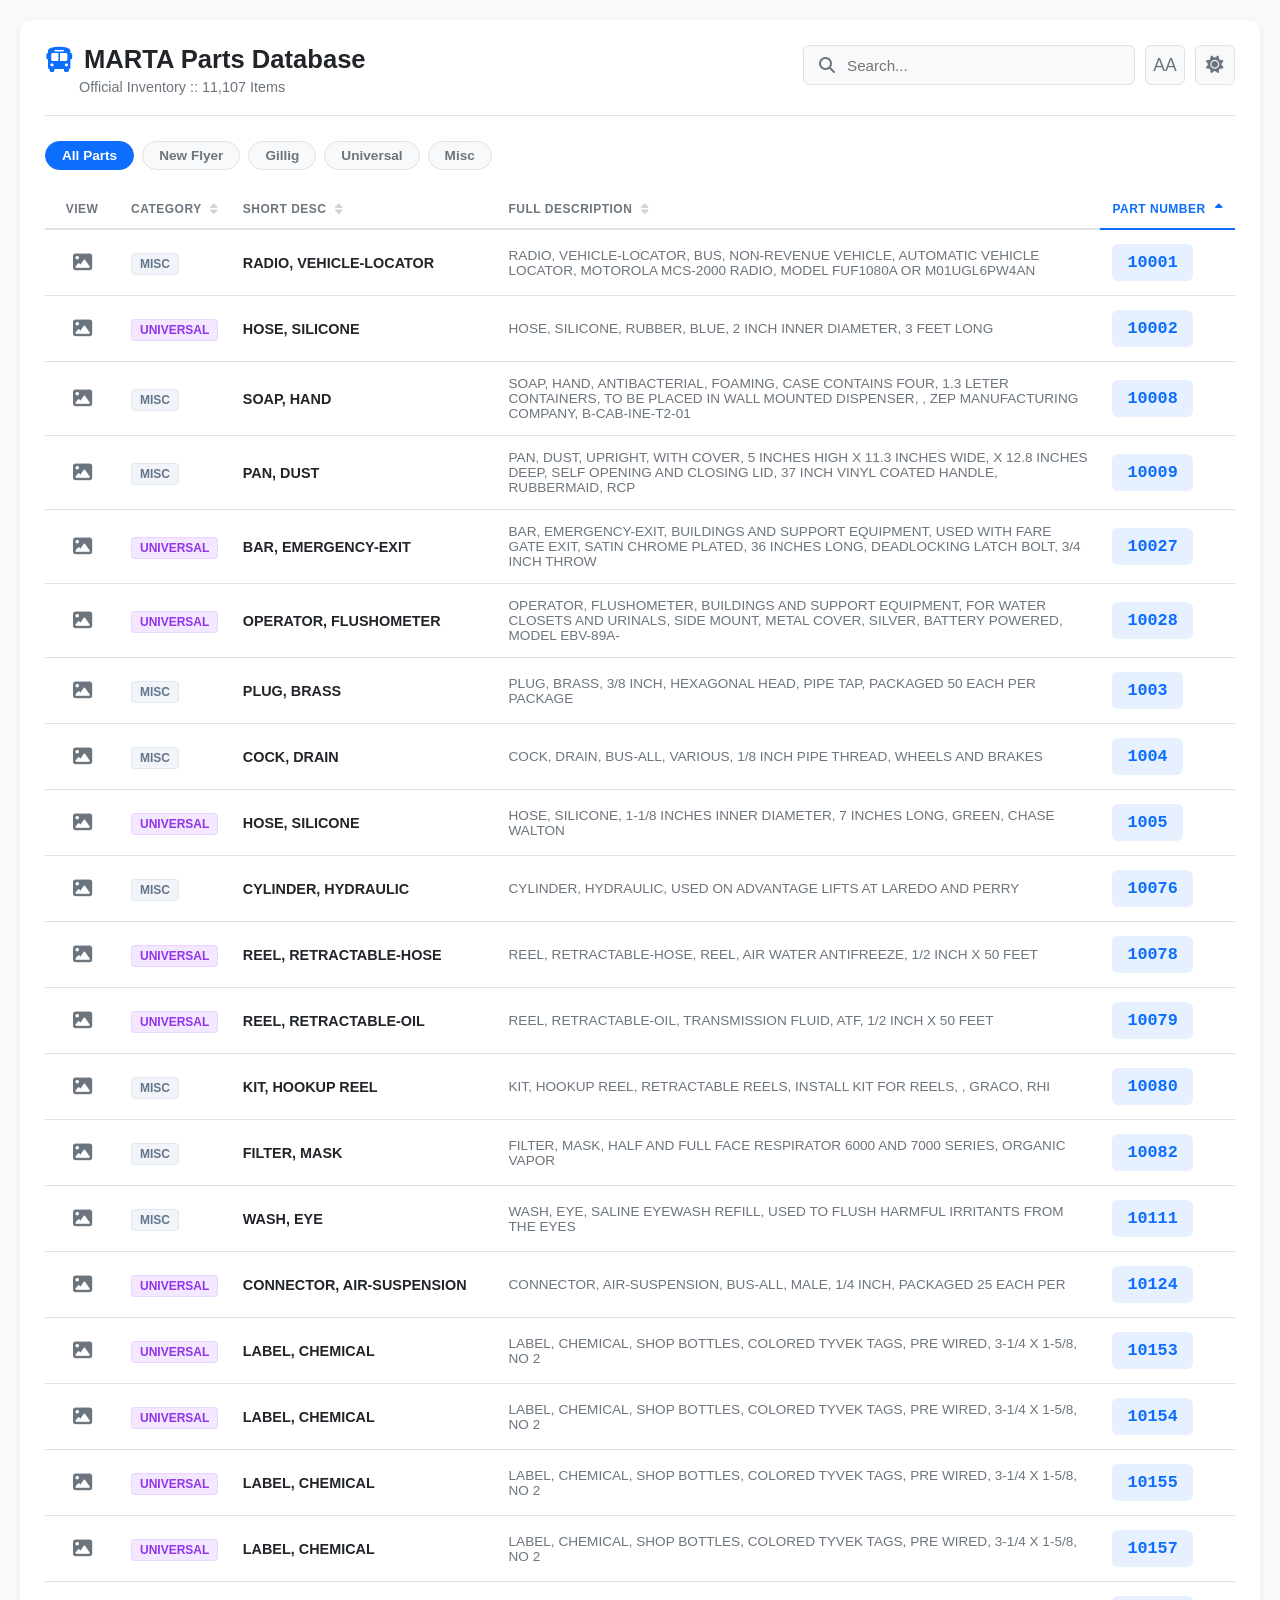
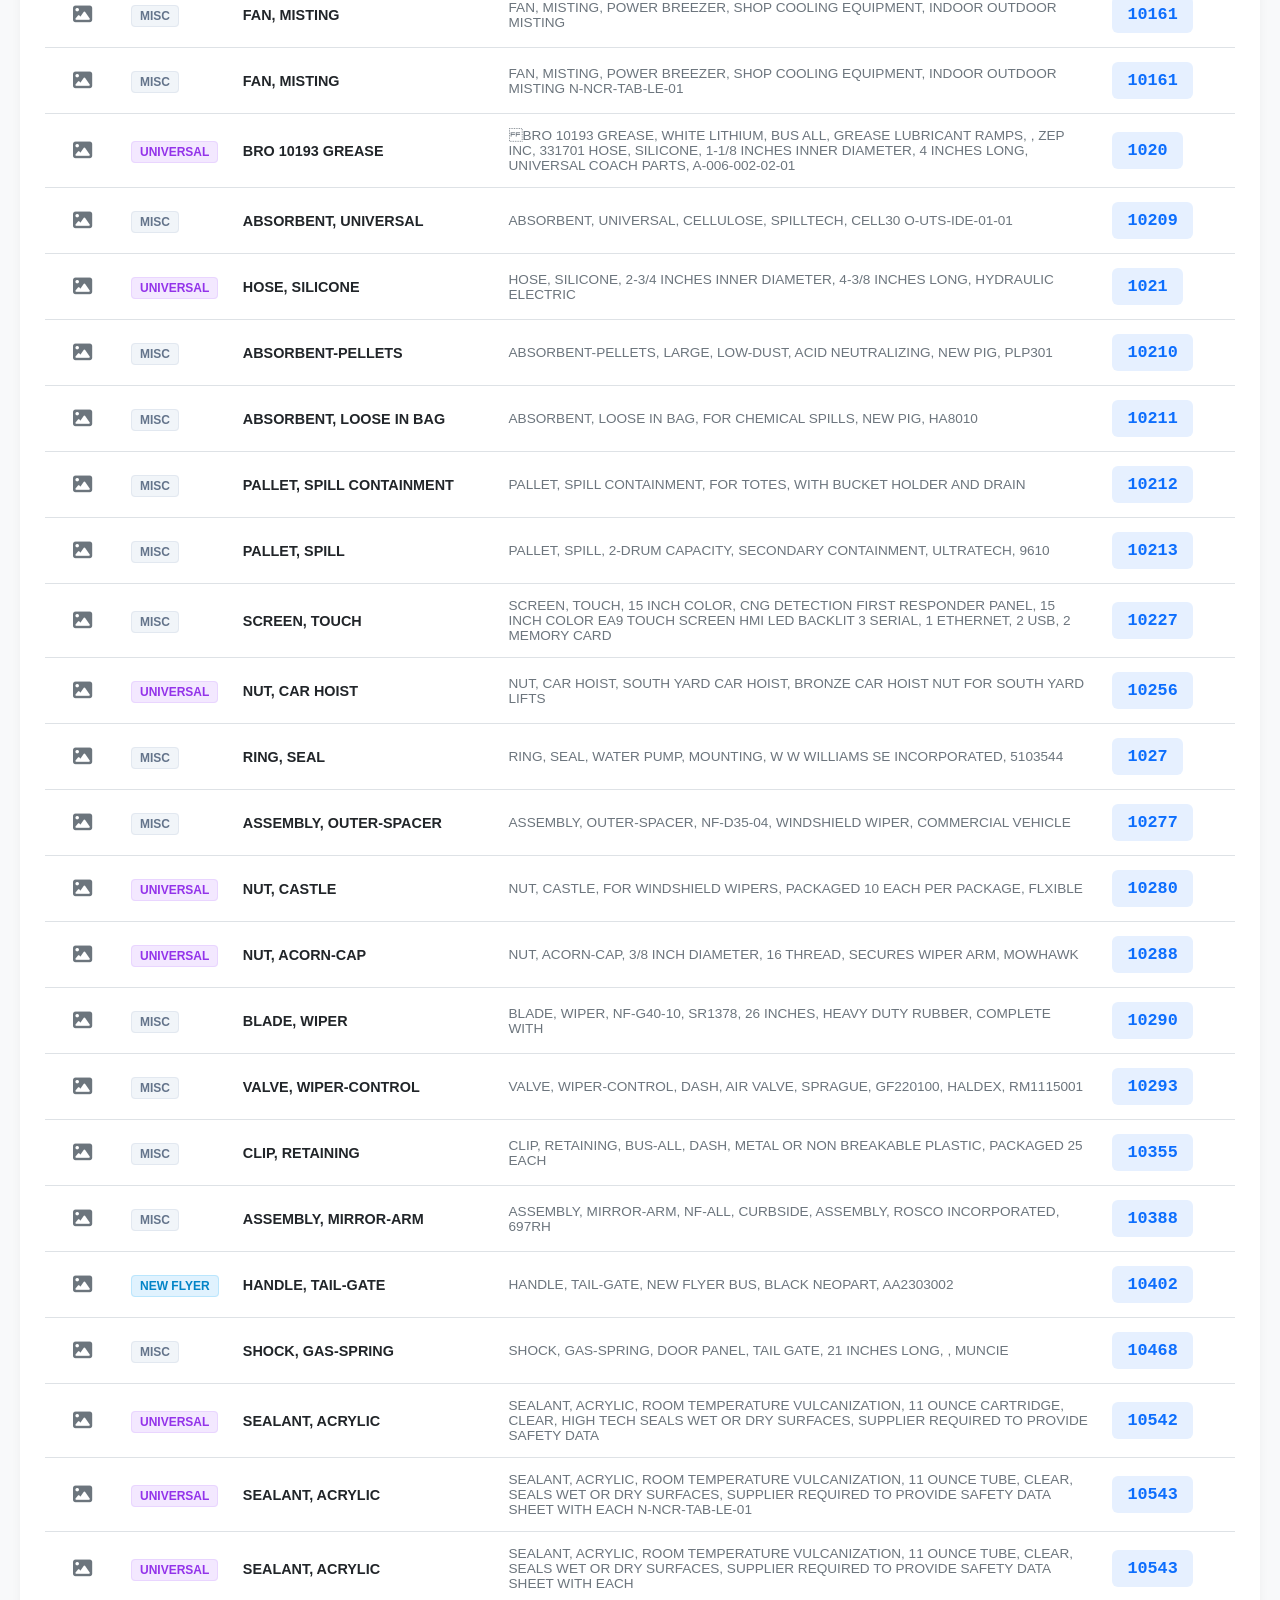
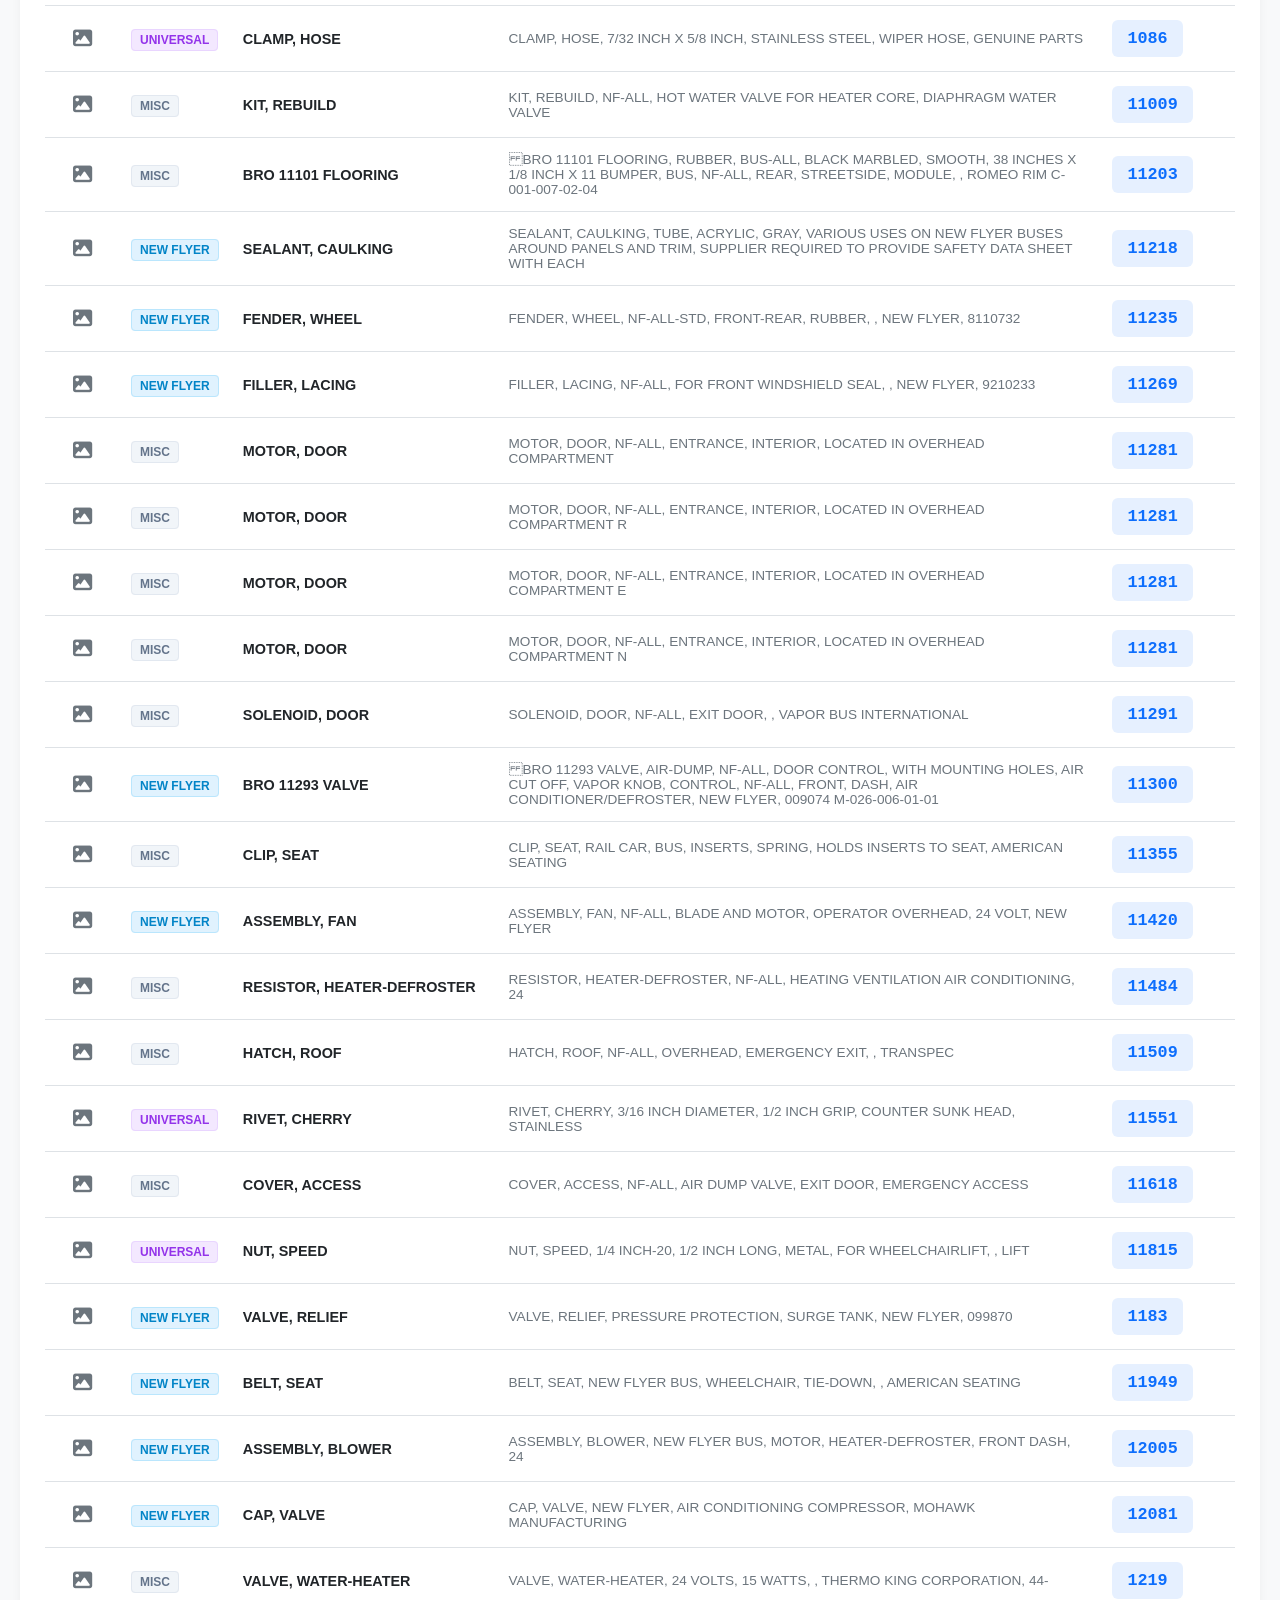
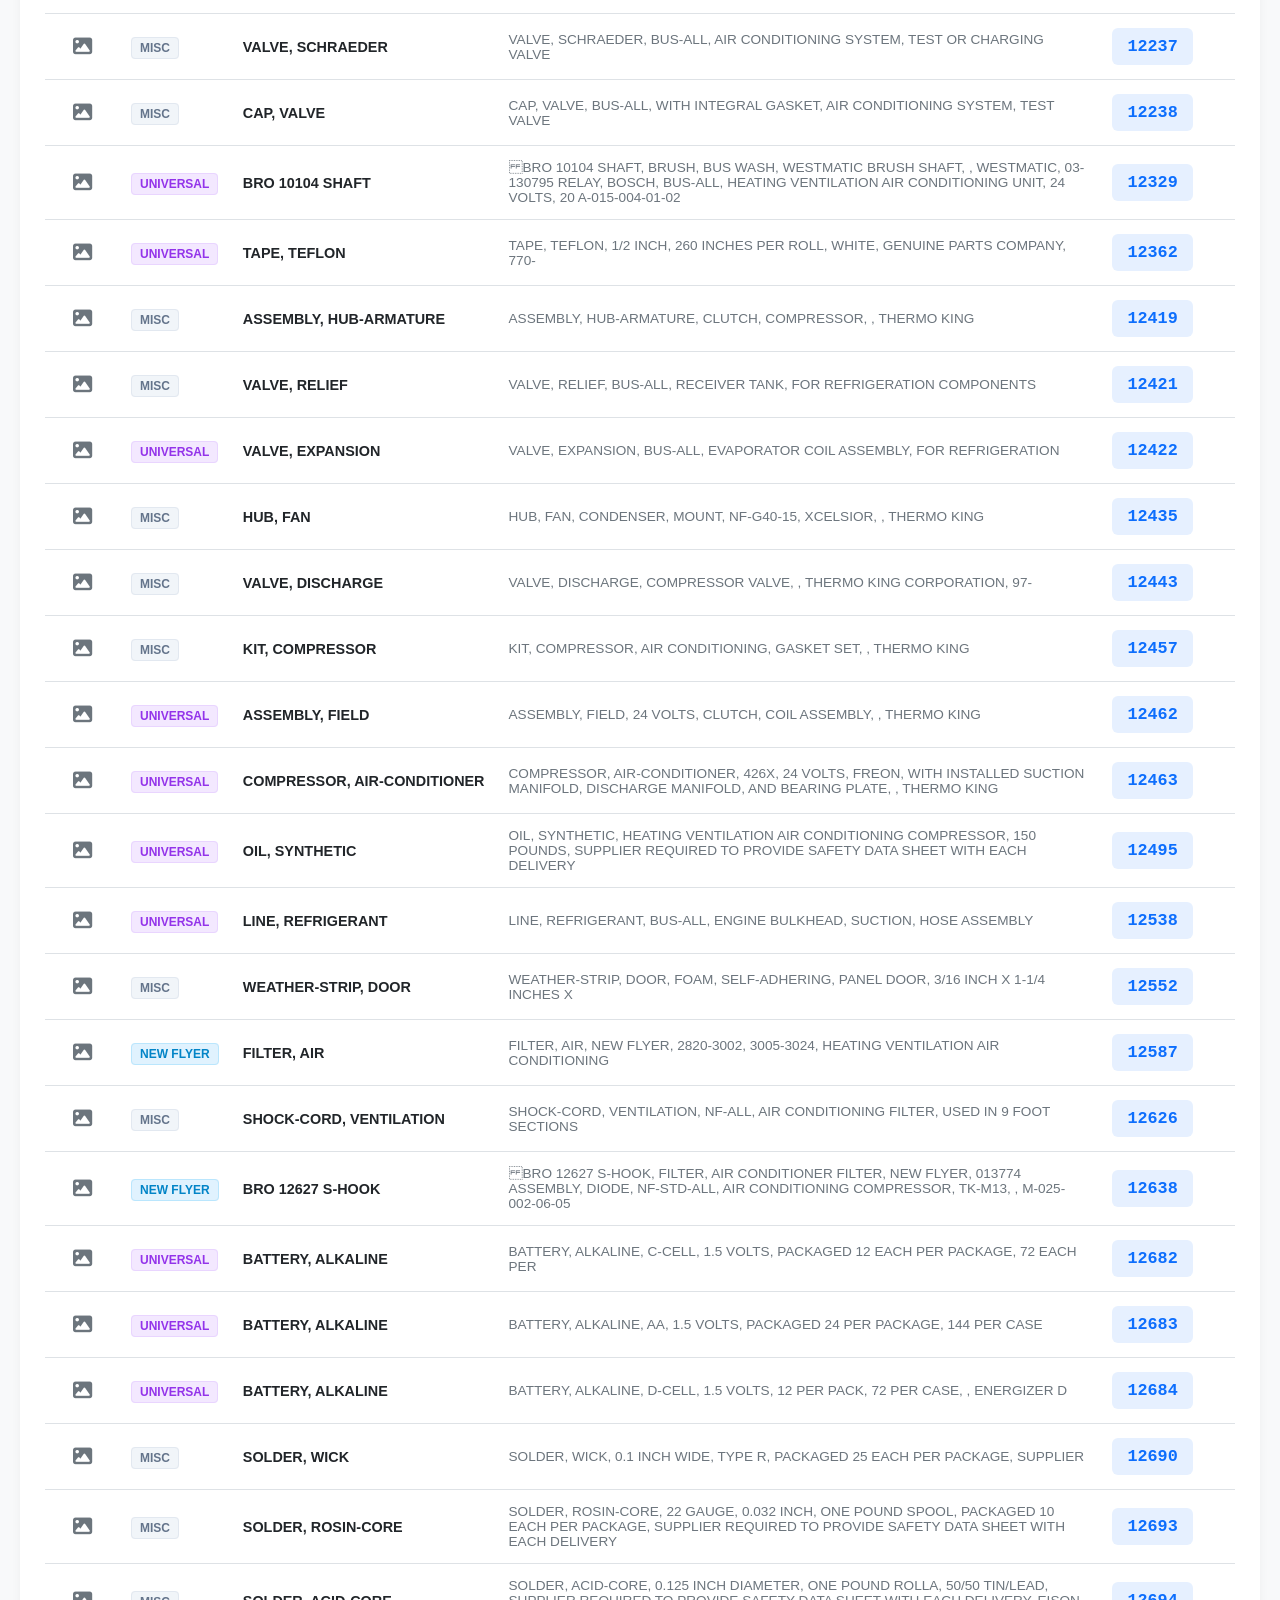
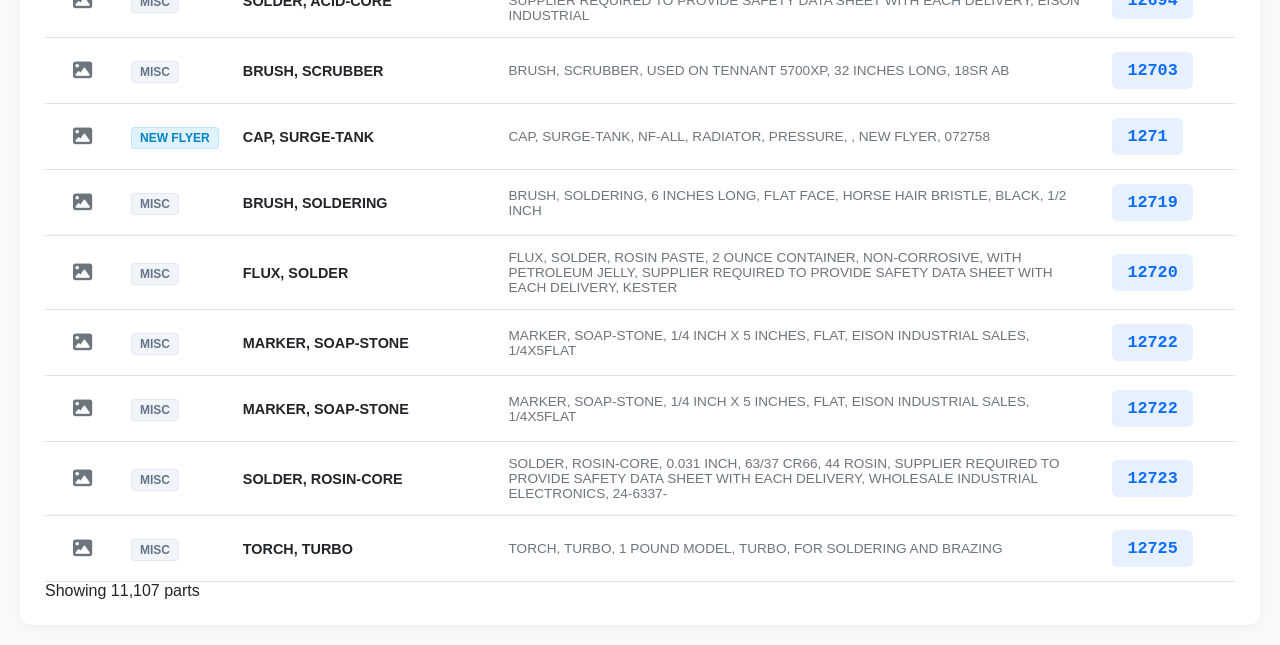
==== commit f6d5a79f: "Rebuilt MARTA parts database website" ====
--- a/index.html
+++ b/index.html
@@ -1,797 +1,68 @@
-<!DOCTYPE html>
-<html lang="en">
-<head>
-    <meta charset="UTF-8">
-    <meta name="viewport" content="width=device-width, initial-scale=1.0">
-    <title>Bus Parts Inventory</title>
-    
-    <!-- React and ReactDOM -->
-    <script src="https://unpkg.com/react@18/umd/react.development.js" crossorigin></script>
-    <script src="https://unpkg.com/react-dom@18/umd/react-dom.development.js" crossorigin></script>
-    
-    <!-- Babel for JSX -->
-    <script src="https://unpkg.com/@babel/standalone/babel.min.js"></script>
-    
-    <!-- Tailwind CSS -->
-    <script src="https://cdn.tailwindcss.com"></script>
-
-    <style>
-        body { font-family: 'Inter', sans-serif; background-color: #f8fafc; }
-        .notes-col { min-width: 300px; }
-    </style>
-</head>
-<body>
-    <div id="root"></div>
-
-    <script type="text/babel">
-        const { useState, useMemo } = React;
-
-        // --- Icons (SVG Components) ---
-        const SearchIcon = ({ className }) => (
-            <svg xmlns="http://www.w3.org/2000/svg" width="24" height="24" viewBox="0 0 24 24" fill="none" stroke="currentColor" strokeWidth="2" strokeLinecap="round" strokeLinejoin="round" className={className}><circle cx="11" cy="11" r="8"/><path d="m21 21-4.3-4.3"/></svg>
-        );
-        const PackageIcon = ({ className }) => (
-            <svg xmlns="http://www.w3.org/2000/svg" width="24" height="24" viewBox="0 0 24 24" fill="none" stroke="currentColor" strokeWidth="2" strokeLinecap="round" strokeLinejoin="round" className={className}><path d="m16.5 9.4-9-5.19"/><path d="M21 16V8a2 2 0 0 0-1-1.73l-7-4a2 2 0 0 0-2 0l-7 4A2 2 0 0 0 3 8v8a2 2 0 0 0 1 1.73l7 4a2 2 0 0 0 2 0l7-4A2 2 0 0 0 21 16z"/><polyline points="3.27 6.96 12 12.01 20.73 6.96"/><line x1="12" y1="22.08" x2="12" y2="12"/></svg>
-        );
-        const WrenchIcon = ({ className }) => (
-            <svg xmlns="http://www.w3.org/2000/svg" width="24" height="24" viewBox="0 0 24 24" fill="none" stroke="currentColor" strokeWidth="2" strokeLinecap="round" strokeLinejoin="round" className={className}><path d="M14.7 6.3a1 1 0 0 0 0 1.4l1.6 1.6a1 1 0 0 0 1.4 0l3.77-3.77a6 6 0 0 1-7.94 7.94l-6.91 6.91a2.12 2.12 0 0 1-3-3l6.91-6.91a6 6 0 0 1 7.94-7.94l-3.76 3.76z"/></svg>
-        );
-        const HashIcon = ({ className }) => (
-            <svg xmlns="http://www.w3.org/2000/svg" width="24" height="24" viewBox="0 0 24 24" fill="none" stroke="currentColor" strokeWidth="2" strokeLinecap="round" strokeLinejoin="round" className={className}><line x1="4" y1="9" x2="20" y2="9"/><line x1="4" y1="15" x2="20" y2="15"/><line x1="10" y1="3" x2="8" y2="21"/><line x1="16" y1="3" x2="14" y2="21"/></svg>
-        );
-        const FileTextIcon = ({ className }) => (
-            <svg xmlns="http://www.w3.org/2000/svg" width="24" height="24" viewBox="0 0 24 24" fill="none" stroke="currentColor" strokeWidth="2" strokeLinecap="round" strokeLinejoin="round" className={className}><path d="M14.5 2H6a2 2 0 0 0-2 2v16a2 2 0 0 0 2 2h12a2 2 0 0 0 2-2V7.5L14.5 2z"/><polyline points="14 2 14 8 20 8"/><line x1="16" y1="13" x2="8" y2="13"/><line x1="16" y1="17" x2="8" y2="17"/><polyline points="10 9 9 9 8 9"/></svg>
-        );
-        const AlertCircleIcon = ({ className }) => (
-            <svg xmlns="http://www.w3.org/2000/svg" width="24" height="24" viewBox="0 0 24 24" fill="none" stroke="currentColor" strokeWidth="2" strokeLinecap="round" strokeLinejoin="round" className={className}><circle cx="11" cy="11" r="8"/><path d="m21 21-4.3-4.3"/></svg>
-        );
-
-        const InventoryGrid = () => {
-          const [searchTerm, setSearchTerm] = useState('');
-          const [sortConfig, setSortConfig] = useState({ key: 'brand', direction: 'ascending' });
-
-          const rawInventoryData = [
-            // --- VIDEO DATA (Exact descriptions in Notes) ---
-            { brand: "New Flyer", description: "Actuator Motor", partNumber: "76286", notes: "ACTUATOR, MOTOR, NF-ARTICULATED BUS, GILLIG 82-72079-000, 2017 DIESEL" },
-            { brand: "Gillig", description: "Actuator Throttle", partNumber: "81017", notes: "ACTUATOR, THROTTLE, USED ON GILLIG 1400 AND 1900 BUSES, OEM ONLY" },
-            { brand: "Gillig", description: "Actuator Turbocharger", partNumber: "80863", notes: "ACTUATOR, TURBOCHARGER, USED ON DIESEL CUMMINS ENGINES IN THE GILLIG" },
-            { brand: "Gillig", description: "Adapter 3/8 Quick Fitting", partNumber: "80187", notes: "ADAPTER, 3/8 QUICK FITTING X, GILLIG 2017 DIESEL, BODY PANELS FRAMES AND" },
-            { brand: "New Flyer", description: "Adhesive White", partNumber: "41290", notes: "ADHESIVE, WHITE, NF-035-04, FRONT RADIUS ROD, 12 MONTH SHELF LIFE (AR" },
-            { brand: "Universal", description: "Alcohol Rubbing", partNumber: "34330", notes: "ALCOHOL, RUBBING, FARE GATES, 16 OUNCE BOTTLE, 70 PERCENT, INCASED" },
-            { brand: "Gillig", description: "Alternator Assembly", partNumber: "79618", notes: "ASSEMBLY, ALTERNATOR, GILLIG ALL, 24V NIEHOFF ALT ONLY, NO REGULATOR, OEM" },
-            { brand: "Gillig", description: "Angle Frame Extension", partNumber: "79684", notes: "ANGLE, FRAME EXTENSION, GILLIG 2017 DIESEL, UNDERCARRIAGE FRAME" },
-            { brand: "Gillig", description: "Angle Frame Extension", partNumber: "79685", notes: "ANGLE, FRAME EXTENSION, GILLIG 2017 DIESEL, UNDERCARRIAGE FRAME" },
-            { brand: "Gillig", description: "Arm Wiper", partNumber: "78394", notes: "ARM, WIPER, GILLIG 2017 DIESEL, BODY PANELS FRAMES AND TRIM, COMMERCIAL" },
-            { brand: "Universal", description: "Assembly Clutch A/C Compressor", partNumber: "77536", notes: "ASSEMBLY, CLUTCH, RF-ARTICULATED BUS, SR2006, HEATING VENTILATION AIR" },
-            { brand: "New Flyer", description: "Assembly Console", partNumber: "77119", notes: "ASSEMBLY, CONSOLE, NF-ARTICULATED BUS, SR2006, CONTROL, LUMINATOR" },
-            { brand: "New Flyer", description: "Assembly Cylinder Gas", partNumber: "41211", notes: "ASSEMBLY, CYLINDER, GAS, NF-035-04, NF G40-13, GAS ASSISTING, ENGINE DOOR," },
-            { brand: "Gillig", description: "Assembly Hose Compressor", partNumber: "44423", notes: "ASSEMBLY, HOSE, AIR, COMPRESSOR, FLEXIBLE, CUMMINS" },
-            { brand: "Gillig", description: "Assembly Hub Rotor Brake", partNumber: "80731", notes: "ASSEMBLY, HUB R... ROTOR BRAKE, GILLIG, FRONT HUB AND ROTOR ASSY ONLY" },
-            { brand: "Universal", description: "Assembly Logic Unit", partNumber: "31509", notes: "ASSEMBLY, LOGIC-UNIT, BUS VEHICLE INTELLIGENCE, INTELLIGENT VEHICLE" },
-            { brand: "New Flyer", description: "Assembly Mirror Curbside", partNumber: "76187", notes: "ASSEMBLY, MIRROR, HEATED, NF-ARTICULATED BUS, SR2006, FRONT, UPPER RIGHT," },
-            { brand: "New Flyer", description: "Assembly Valve", partNumber: "42990", notes: "ASSEMBLY, VALVE, NF-LF-ALL, PARKING BRAKE CONTROL, AIR SYSTEM, NOT FOR" },
-            { brand: "Universal", description: "Assembly Valve Solenoid 24V", partNumber: "47676", notes: "ASSEMBLY, VALVE, SOLENOID, 24 VOLTS, WATER, THERMO KING CORPORATION," },
-            { brand: "Gillig", description: "Assembly Window", partNumber: "80674", notes: "ASSEMBLY, WINDOW, GILLIG 2017 DIESEL, 46 INCH 26 INCH FIXED WITH 2" },
-            { brand: "Gillig", description: "Assembly Window", partNumber: "80678", notes: "ASSEMBLY, WINDOW, GILLIG 2017 DIESEL, 46 INCH 26 INCH FIXED WITH" },
-            { brand: "Gillig", description: "Battery 12V", partNumber: "78312", notes: "BATTERY, 12V, USE ON 24194, GILLIG 2017 DIESEL, ELECTRICAL ACCESSORIES," },
-            { brand: "Gillig", description: "Battery 24V", partNumber: "81063", notes: "BATTERY, 24V, GILLIG 2017 DIESEL, ELECTRICAL ACCESSORIES, OEM ONLY," },
-            { brand: "Gillig", description: "Bearing Inner Cone Front Hub", partNumber: "79619", notes: "BEARING, INNER CONE, FRONT HUB INNER BEARINGS CONE, GILLIG 2017" },
-            { brand: "Gillig", description: "Bearing Outer Cone Front Hub", partNumber: "30201", notes: "BEARING, OUTER CONE, FRONT HUB OUTER BEARINGS CONE, GILLIG 2017" },
-            { brand: "Gillig", description: "Belt Alt Notched Vee 95 Inch", partNumber: "80818", notes: "BELT, NOTCHED VEE 95 INCHES, AIR CONDITIONER, GILLIG 2017 DIESEL," },
-            { brand: "Gillig", description: "Belt Alternator", partNumber: "79624", notes: "BELT, ALTERNATOR, CUMMINS 8PK, 10 GROOVES, L9, C12320, GILLIG 1850-1859," },
-            { brand: "Gillig", description: "Belt Alternator", partNumber: "31273", notes: "BELT, ALTERNATOR, CUMMINS DIESEL, ISC 10 GROOVES, L9, C32899, GILLIG 1850-1859," },
-            { brand: "Gillig", description: "Belt Seat Operators", partNumber: "80861", notes: "BELT, SEAT, OPERATORS SEAT, GILLIG 3 PT 47007-000, OEM ONLY RECARO" },
-            { brand: "Gillig", description: "Belt Water Pump", partNumber: "78552", notes: "BELT, WATER-PUMP, ALL ISL 8.9L ENGINES, KO80685, GATES K080685" },
-            { brand: "New Flyer", description: "Belt Water Pump", partNumber: "34322", notes: "BELT, WATER-PUMP, ALL (EXCEPT NF) ENGINES, K08068, GATES K08068" },
-            { brand: "Gillig", description: "Bezel Headlight", partNumber: "78390", notes: "BEZEL, HEADLIGHT, GILLIG 2017 DIESEL, BODY PANELS FRAMES AND TRIM," },
-            { brand: "Gillig", description: "Bezel Headlight", partNumber: "79871", notes: "BEZEL, HEADLIGHT, GILLIG 2017 DIESEL, BODY PANELS FRAMES AND TRIM," },
-            { brand: "Gillig", description: "Blade Wiper 25-3/4 Inch", partNumber: "79626", notes: "BLADE, WIPER, 25-3/4 INCH, GILLIG 2017 DIESEL, WINDSHIELD WIPERS WASHERS" },
-            { brand: "Gillig", description: "Bolt Five Eighth", partNumber: "79133", notes: "BOLT, FIVE EIGHTH-11 X 4.50 PT 50 UR 2017 DIESEL, UNDERCARRIAGE FRAME" },
-            { brand: "Gillig", description: "Bracket Closeout", partNumber: "78761", notes: "BRACKET, CLOSEOUT, GILLIG 2017 DIESEL, AIR CONDITIONING HEATING" },
-            { brand: "Gillig", description: "Bracket Fairing", partNumber: "78602", notes: "BRACKET, FAIRING, GILLIG 2017 DIESEL, BODY PANELS FRAMES AND TRIM," },
-            { brand: "Gillig", description: "Bracket Fairing", partNumber: "78607", notes: "BRACKET, FAIRING, GILLIG 2017 DIESEL, BODY PANELS FRAMES AND TRIM," },
-            { brand: "Gillig", description: "Bracket Front Cap", partNumber: "78606", notes: "BRACKET, FRONT CAP MOUNTING, GILLIG 2017 DIESEL, BODY PANELS FRAMES AND" },
-            { brand: "Gillig", description: "Bracket Bumper Mounting", partNumber: "79310", notes: "BRACKET, BUMPER MOUNTING, GILLIG 2017 DIESEL, BODY PANELS FRAMES AND" },
-            { brand: "Gillig", description: "Bracket Skirt Panel Mounting", partNumber: "78304", notes: "BRACKET, SKIRT PANEL MOUNTING, GILLIG 2017 DIESEL, BODY PANELS" },
-            { brand: "Gillig", description: "Bracket Skirt Panel Mounting", partNumber: "80275", notes: "BRACKET, SKIRT PANEL MOUNTING, GILLIG 2017 DIESEL, BODY PANELS" },
-            { brand: "Gillig", description: "Bracket Assembly Front Cap", partNumber: "79869", notes: "BRACKET, ASSEMBLY FRONT CAP MOUNTING, GILLIG 2017 DIESEL, BODY PANELS FRAMES" },
-            { brand: "Gillig", description: "Bracket Lamp", partNumber: "78609", notes: "BRACKET, LAMP RETAINER, GILLIG 2017 DIESEL, ELECTRICAL ACCESSORIES," },
-            { brand: "Gillig", description: "Breaker Circuit", partNumber: "80948", notes: "BREAKER, CIRCUIT, GILLIG 2017 DIESEL, 001, 5A CIRCUIT BREAKER, E-T-A, 1170" },
-            { brand: "Gillig", description: "Breather Rear Axle", partNumber: "78763", notes: "BREATHER, REAR AXLE, GILLIG 2017 DIESEL, REAR AXLE, 12948" },
-            { brand: "Universal", description: "Brush Oval One Inch", partNumber: "17448", notes: "BRUSH, PAINT, OVAL, PURE BRISTLE, NUMBER 4, ONE INCH, THE PRAGER BRUSH COMPANY," },
-            { brand: "Universal", description: "Brush Oval Two Inch", partNumber: "17449", notes: "BRUSH, PAINT, OVAL, PURE BRISTLE, NUMBER 8, TWO INCH, THE PRAGER BRUSH COMPANY," },
-            { brand: "Universal", description: "Brush Paint Nylon Bristle", partNumber: "13879", notes: "BRUSH, PAINT, 1/2 INCH, JETS, NYLON BRISTLE, ATLANTA INDUSTRIAL" },
-            { brand: "Gillig", description: "Bumper Rubber", partNumber: "79906", notes: "BUMPER, RUBBER, GILLIG 2017 DIESEL, 40 FOOT, FRONT 2 PC, GILLIG 2017" },
-            { brand: "Gillig", description: "Button Assembly Horn", partNumber: "79824", notes: "BUTTON, ASSEMBLY, HORN WITH WIRE, GIL, GILLIG 2017 DIESEL, STEERING" },
-            { brand: "Gillig", description: "Caliper Brakes Front Left", partNumber: "79069", notes: "CALIPER, BRAKES, FRONT LEFT AND REAR RIGHT, MERITOR EX225, GILLIG" },
-            { brand: "Gillig", description: "Caliper Brakes Front Right", partNumber: "80730", notes: "CALIPER, BRAKES, FRONT RIGHT AND REAR LEFT, MERITOR, 82-44330-500," },
-            { brand: "Gillig", description: "Cap Front", partNumber: "79874", notes: "CAP, FRONT, GILLIG 2017 DIESEL, BODY PANELS FRAMES AND TRIM, IN RIM" },
-            { brand: "Gillig", description: "Cap Front", partNumber: "79680", notes: "CAP, FRONT, GILLIG 2017 DIESEL, BODY PANELS FRAMES AND TRIM, IN RIM" },
-            { brand: "Gillig", description: "Cap Rear", partNumber: "79873", notes: "CAP, REAR, GILLIG 2017 DIESEL, BODY PANELS FRAMES AND TRIM, IN RIM" },
-            { brand: "Gillig", description: "Cap Rear", partNumber: "79699", notes: "CAP, REAR, LOW REAR BIT, W/L GILLIG 2017 DIESEL, BODY PANELS" },
-            { brand: "Gillig", description: "Cap Assembly Tank", partNumber: "80649", notes: "CAP, ASSEMBLY, TANK, GILLIG 2017 DIESEL, FUEL SYSTEM PARTS AND" },
-            { brand: "New Flyer", description: "Cap Reservoir Coolant Tank", partNumber: "24749", notes: "CAP, COOLANT TANK, NF-G40-15, HEATING VENTILATION AIR" },
-            { brand: "New Flyer", description: "Cap Pressure Radiator", partNumber: "73567", notes: "CAP, PRESSURE, NF-023-04, SERIES 2301, 2410, GILLIG 2017 DIESEL" },
-            { brand: "Gillig", description: "Cartridge Desiccant Air Dryer", partNumber: "34164", notes: "CARTRIDGE, DESICCANT, AIR DRYER, NEED 2 PER UNIT, USED ON GILLIG 2017" },
-            { brand: "Universal", description: "Cartridge Ink Black", partNumber: "34144", notes: "CARTRIDGE, INK, BLACK, GRAPHICS PRINTER, PAINT SHOP, FOR USE WITH" },
-            { brand: "Universal", description: "Cartridge Ink Black", partNumber: "34146", notes: "CARTRIDGE, INK, BLACK, GRAPHICS PRINTER, PAINT SHOP, FOR USE WITH" },
-            { brand: "Universal", description: "Cartridge Ink Magenta", partNumber: "34147", notes: "CARTRIDGE, INK, MAGENTA, GRAPHICS PRINTER, PAINT SHOP, FOR USE WITH" },
-            { brand: "Universal", description: "Cartridge Ink Browning", partNumber: "76105", notes: "CARTRIDGE, INK, BROWNING MELL, GRAPHICS SHOP, LITE CYAN, OEM ONLY," },
-            { brand: "New Flyer", description: "Chain Roller", partNumber: "71087", notes: "CHAIN, ROLLER, NEW FLYER XCELSIOR, 46.1 INCH 13.5 PITCH LONG, NEW" },
-            { brand: "Gillig", description: "Clamp Spherical Marmon", partNumber: "78539", notes: "CLAMP, SPHERICAL, MARMON, GILLIG 2017 DIESEL, INSOEL AND DRIVE TRAIN" },
-            { brand: "Gillig", description: "Clamp T-Bolt", partNumber: "78370", notes: "CLAMP, T-BOLT, 3.5 IN, 10 GILLIG 2017 DIESEL, POWER AND DRIVE TRAIN COMPONENTS" },
-            { brand: "Gillig", description: "Clip Wire Retainer", partNumber: "81207", notes: "CLIP, WIRE RETAINER, ALL CUMMINS L9 ENGINES INSIDE ROCKER" },
-            { brand: "Gillig", description: "Closeout A", partNumber: "78736", notes: "CLOSEOUT, A POST, GILLIG 2017 DIESEL, BODY PANELS FRAMES AND TRIM, DSE" },
-            { brand: "Gillig", description: "Closeout A", partNumber: "78726", notes: "CLOSEOUT, A, HOLE, GILLIG 2017 DIESEL, BODY PANELS FRAMES AND TRIM" },
-            { brand: "Gillig", description: "Closeout A", partNumber: "78737", notes: "CLOSEOUT, A POST, GILLIG 2017 DIESEL, BODY PANELS FRAMES AND TRIM, DSE" },
-            { brand: "Universal", description: "Cloth Fiberglass", partNumber: "14116", notes: "CLOTH, FIBERGLASS, 6 SQUARE FEET, WOVEN, SMOOTH, NAP, 740-1259" },
-            { brand: "Gillig", description: "Compressor Air", partNumber: "22643", notes: "COMPRESSOR, AIR, GILLIG 2017 DIESEL, AIR CONDITIONING HEATING" },
-            { brand: "Gillig", description: "Conn Male", partNumber: "80691", notes: "CONN, MALE, GILLIG 2017 DIESEL, 2017 AIR FUEL WATER, PARKER HANNIFIN" },
-            { brand: "Gillig", description: "Connector Air Fuel Water", partNumber: "80222", notes: "CONNECTOR, GILLIG 2017 DIESEL, 2017 DIESEL TANK? AIR FUEL WATER," },
-            { brand: "Gillig", description: "Connector Coolant", partNumber: "80937", notes: "CONNECTOR, COOLANT, GILLIG 2017 DIESEL, ELECTRICAL ACCESSORIES," },
-            { brand: "Gillig", description: "Controller Door", partNumber: "80412", notes: "CONTROLLER, DOOR, LOCATED ABOVE DRIVER, GILLIG 2017 DIESEL, ELECTRICAL" },
-            { brand: "Gillig", description: "Cooler Recirculation", partNumber: "80689", notes: "COOLER, RECIRCULATION, EXHAUST GAS RECIRCULATION KIT, CUMMINS L9," },
-            { brand: "Universal", description: "Coupling Air Brass", partNumber: "689", notes: "COUPLING, AIR, QUICK CONNECTOR, BRASS, 1/4 INCH, BOTH ENDS FEMALE," },
-            { brand: "Universal", description: "Disc Grinding 60 Grit", partNumber: "14118", notes: "DISC, GRINDING, 60 GRIT, 3 INCHES X 1/8 INCH HOLE, TYPE C, REINFORCED," },
-            { brand: "Universal", description: "Disc Grinding 36 Grit", partNumber: "14121", notes: "DISC, GRINDING, 36 GRIT, 4 INCH X 1/4 INCH HUB, FOR USE WITH NEW HUB," },
-            { brand: "Universal", description: "Disc Grinding 50 Grit", partNumber: "14122", notes: "DISC, GRINDING, 50 GRIT, 4 INCH X 1/4 INCH HUB, FOR USE WITH NEW HUB," },
-            { brand: "Universal", description: "Disc Sandpaper 320 Grit", partNumber: "14133", notes: "DISC, SANDPAPER, 320 GRIT, 6 INCHES, VELCRO, SILVER, MULTI HOLE, PACKAGED" },
-            { brand: "Gillig", description: "Dryer Air", partNumber: "72656", notes: "DRYER, AIR, GILLIG 2017 DIESEL, TANKS - VENTILATION AIR CONDITIONING" },
-            { brand: "Universal", description: "Elbow 90Deg 1 Inch", partNumber: "22491", notes: "ELBOW, 90DEG ONE QUARTER NPT X THREE EIGHTHS T, GILLIG 2017 DIESEL" },
-            { brand: "Gillig", description: "Elbow Air Int", partNumber: "80214", notes: "ELBOW, AIR INTAKE, GILLIG 2017 DIESEL, POWER AND DRIVE TRAIN COMPONENTS" },
-            { brand: "New Flyer", description: "Extension Seat Bus Driver", partNumber: "78013", notes: "EXTENSION, SEAT, BUS DRIVER, ALL 12 INCHES, OEM ONLY, USSC, 9054-0043-," },
-            { brand: "New Flyer", description: "Extension Seat Bus Driver", partNumber: "78015", notes: "EXTENSION, SEAT, BUS DRIVER, ALL 12 INCHES, OEM ONLY, USSC, 9054-0043-," },
-            { brand: "Gillig", description: "Fan Assembly 24V", partNumber: "79979", notes: "FAN, ASSEMBLY, 24V DEFORSTER, KIT 07, GILLIG 2017 DIESEL, AIR" },
-            { brand: "Gillig", description: "Fender Wheel", partNumber: "78125", notes: "FENDER, WHEEL, GILLIG 2017 DIESEL, BODY PANELS FRAMES AND TRIM," },
-            { brand: "Universal", description: "Filler Body Platinum", partNumber: "20784", notes: "BODY, PLATINUM SELECT FILLER, 1 GALLON, SOS REQUIRED, OEM ONLY, 3M, 31131" },
-            { brand: "Universal", description: "Filter Air Reinforced", partNumber: "14123", notes: "FILTER, AIR, FIBERGLASS, 600 MILLIETERS, 3 REINFORCED, FIBERGLASS, 100582," },
-            { brand: "Gillig", description: "Filter Air Haldex", partNumber: "79605", notes: "FILTER, AIR HALDEX CONDRG, GILLIG 2017 DIESEL TRANSIT, FILTERS AIR OIL" },
-            { brand: "Gillig", description: "Filter Coolant", partNumber: "78553", notes: "FILTER, COOLANT, ALL ISL 8.9L ENGINES, FILTERS AIR OIL FUEL, CUMMINS PACIFIC" },
-            { brand: "Gillig", description: "Filter HVAC", partNumber: "80496", notes: "FILTER, ELEMENT HYDRAULIC, GILLIG 2017 DIESEL, FILTERS AIR OIL FUEL, GILLIG" },
-            { brand: "Gillig", description: "Filter DEF Mod", partNumber: "80865", notes: "FILTER, DEF MOD, USED ON GILLIG 2017 DIESEL BUS, OEM ONLY, FLEETGUARD," },
-            { brand: "Gillig", description: "Filter Diesel Particulate", partNumber: "80920", notes: "FILTER, DIESEL, PARTICULATE, GILLIG 2017 DIESEL, ALL DPF REPLACEMENT FOR" },
-            { brand: "Gillig", description: "Filter Fuel", partNumber: "80487", notes: "FILTER, FUEL, GILLIG 2017 DIESEL, 56 04, GILLIG 17649, ENGINE, CUMMINS" },
-            { brand: "Gillig", description: "Filter Fuel", partNumber: "40258", notes: "FILTER, FUEL, GILLIG 2017 DIESEL, 36 03, GILLIG 17649, ENGINE, CUMMINS" },
-            { brand: "Gillig", description: "Filter Fuel Cummins", partNumber: "80633", notes: "FILTER, FUEL, USED ON CUMMINS L9 ENGINES, OEM ONLY, CUMMINS, FS1098" },
-            { brand: "Gillig", description: "Filter Secondary", partNumber: "73597", notes: "FILTER, SECONDARY, GILLIG 2017 DIESEL, FUEL SYSTEM PARTS AND" },
-            { brand: "Gillig", description: "Frame Extension", partNumber: "80764", notes: "FRAME, EXTENSO, FRAME, GILLIG 2017 DIESEL, FRONT BUMPER MOUNT, ASSY," },
-            { brand: "Gillig", description: "Fuse 125Amp", partNumber: "78826", notes: "FUSE, 125AMP, GILLIG 2017 DIESEL, ELECTRICAL ACCESSORIES, COOPER" },
-            { brand: "Universal", description: "Fuse 5-Amperes", partNumber: "78531", notes: "FUSE, 5-AMPERES, ALL BUSES, THERMO KING CORPORATION, 41-1292" },
-            { brand: "Universal", description: "Fuse 5-Amperes", partNumber: "71731", notes: "FUSE, 5-AMPERES, ALL BUSES, THERMO KING CORPORATION, 41-1292" },
-            { brand: "Gillig", description: "Gasket Actuator", partNumber: "80863", notes: "GASKET, ACTUATOR, GILLIG DIESEL, THROTTLE ACTUATOR MOUNTING, OEM" },
-            { brand: "Gillig", description: "Gasket Air Com", partNumber: "44424", notes: "GASKET, AIR-COM, COMPRESSOR MOUNTING, CUMMINS POWER, 4333039," },
-            { brand: "Gillig", description: "Gasket Axle Bus", partNumber: "80732", notes: "GASKET, AXLE, BUS, ALL REAR, WHEEL INNER, OIL SEAL, ROCKWELL" },
-            { brand: "Gillig", description: "Gasket Doser", partNumber: "80864", notes: "GASKET, DOSER, FOR DOSER INJECTOR VALVE ON DIESEL CUMMINS ENGINES" },
-            { brand: "Gillig", description: "Gasket DPF", partNumber: "80938", notes: "GASKET, DPF, GILLIG BUS 5 INCH GASKET FOR DPF AND MUFFLER, CUMMINS" },
-            { brand: "Gillig", description: "Gasket DPF", partNumber: "80940", notes: "GASKET, DPF, GILLIG 4 INCH DIFF FILTER GASKET, CUMMINS, 2866636" },
-            { brand: "Gillig", description: "Gasket EGR Val", partNumber: "81109", notes: "GASKET, EGR VALVE, USED ON CUMMINS L9 ENGINES, OEM ONLY, CUMMINS," },
-            { brand: "Gillig", description: "Gasket Exh Cpl", partNumber: "78540", notes: "GASKET, EXHAUST COUPLING, GILLIG 2017 DIESEL, EXHAUST SYSTEM PARTS" },
-            { brand: "Gillig", description: "Gasket Exhaust", partNumber: "80939", notes: "GASKET, EXHAUST, GILLIG BUS, 11-3/4 INCH GASKET FOR DPF AND MUFFLER," },
-            { brand: "Gillig", description: "Gasket Hubcaps Front", partNumber: "80812", notes: "GASKET, HUBCAPS, FRONT HUBCAPS GASKET CAP, GILLIG PART NUMBER 82-" },
-            { brand: "Gillig", description: "Gasket Hyd Pum", partNumber: "80244", notes: "GASKET, HYD PUMP, GILLIG 2017 DIESEL, STEERING COMPONENTS AND PARTS" },
-            { brand: "Gillig", description: "Gasket Intake", partNumber: "81059", notes: "GASKET, INTAKE, GILLIG DIESEL, BETWEEN MANIFOLD AND EGR HOUSING," },
-            { brand: "Gillig", description: "Gasket Intake", partNumber: "81059", notes: "GASKET, INTAKE, INTAKE MANIFOLD, ALL CUMMINS L9 ENGINES, INTAKE MANIFOLD" },
-            { brand: "Gillig", description: "Gasket Rocker", partNumber: "81206", notes: "GASKET, ROCKER, LEVER HOUSING, ALL CUMMINS L9 ENGINES, OEM ONLY," },
-            { brand: "Gillig", description: "Gasket Valve Cover", partNumber: "33837", notes: "GASKET, VALVE-COVER, USED ON CUMMINS ISL, CUMMINS, 3959798" },
-            { brand: "Gillig", description: "Gauge J1939", partNumber: "78498", notes: "GAUGE, J1939, 3175X3, GILLIG 2017 DIESEL, INSTRUMENTS, GILLIG 56-" },
-            { brand: "Gillig", description: "Glass Exit Door", partNumber: "80765", notes: "GLASS, EXIT-DOOR, GILLIG 2017 DIESEL, EXIT DOOR, OEM ONLY, GILLIG, 20-41107-013" },
-            { brand: "Gillig", description: "Glass Upper", partNumber: "80766", notes: "GLASS, UPPER, GILLIG 2017 DIESEL, EXIT DOOR, OEM ONLY, GILLIG, 20-41107-013" },
-            { brand: "Gillig", description: "Glazing Manual", partNumber: "79736", notes: "GLAZING, MANUAL, DOOR RELEASE, GILLIG 2017 DIESEL, BODY PANELS" },
-            { brand: "Gillig", description: "Glazing Destination", partNumber: "80093", notes: "GLAZING, DESTINATION, DESTINATION SIGN, GILLIG 2017 DIESEL, SIGNAGE" },
-            { brand: "Gillig", description: "Glazing Door", partNumber: "28547", notes: "GLAZING, DOOR, WINDOWS, GILLIG 2017 DIESEL, GLAZING/MIRRORS, COACH" },
-            { brand: "Gillig", description: "Glazing Door", partNumber: "79647", notes: "GLAZING, DOOR, WINDOWS, GILLIG 2017 DIESEL, SIGNAGE DESTINATION/ROUTE," },
-            { brand: "Gillig", description: "Glazing Side Window", partNumber: "78387", notes: "GLAZING, SIDE WINDOW, GILLIG 2017 DIESEL, GLAZING/MIRRORS, COACH" },
-            { brand: "Gillig", description: "Glazing Side Window", partNumber: "78306", notes: "GLAZING, SIDE WINDOW, GILLIG 2017 DIESEL, GLAZING/MIRRORS, COACH" },
-            { brand: "Gillig", description: "Glazing Windshield", partNumber: "78386", notes: "GLAZING, WINDSHIELD, GILLIG 2017 DIESEL, GLAZING/MIRRORS, COACH" },
-            { brand: "Gillig", description: "Glazing Windshield", partNumber: "78385", notes: "GLAZING, WINDSHIELD, GILLIG 2017 DIESEL, GLAZING/MIRRORS, COACH" },
-            { brand: "Universal", description: "Governor Air Compressor", partNumber: "223", notes: "GOVERNOR, AIR-C, GOVERNOR, AIR-COMPRESSOR, BUS- ALL, WITH VITON O-RINGS, TEFLON COATED" },
-            { brand: "New Flyer", description: "Handle Lock", partNumber: "14116", notes: "HANDLE, LOCK-C1, HANDLE, LOCK-C119337, NF-G40-13, SEATING AND STANCHIONS, AONE" },
-            { brand: "Universal", description: "Handset Hook Radio", partNumber: "38017", notes: "HANDSET, HOOK- HANDSET, HOOK-35811, COMMUNICATIONS, BUS RADIO," },
-            { brand: "Universal", description: "Hardener Body", partNumber: "14116", notes: "HARDENER, BODY-FILLER, 4 OUNCE TUBE, 1 CREAM, SUPPLIER REQUIRED TO PROVIDE" },
-            { brand: "Gillig", description: "Harness Sawtooth", partNumber: "79776", notes: "HARN, SAWTOOTH INTERFACE, GILLIG 2017 DIESEL, ELECTRICAL ACCESSORIES," },
-            { brand: "Gillig", description: "Harness Engine", partNumber: "81137", notes: "HARNESS, ENGINE, CONTROL MODULE, GILLIG DIESEL, OEM ONLY, CUMMINS," },
-            { brand: "Gillig", description: "Harness Fire Detection", partNumber: "78436", notes: "HARNESS, FIRE DETECTION, GILLIG 2017 DIESEL, ELECTRICAL ACCESSORIES," },
-            { brand: "Gillig", description: "Harness Fire Detection", partNumber: "78437", notes: "HARNESS, FIRE DETECTION, GILLIG 2017 DIESEL, ELECTRICAL ACCESSORIES," },
-            { brand: "New Flyer", description: "Harness Injector", partNumber: "40253", notes: "HARNESS, INJECTOR, NEW FLYER BUS, 2301-2410, WIRE- OEM ONLY, CUMMINS," },
-            { brand: "Gillig", description: "Harness Turbo", partNumber: "81141", notes: "HARNESS, TURBO, GILLIG DIESEL BUSES, GOES FROM TURBO ACTUATOR TO THE" },
-            { brand: "Gillig", description: "Harness Assembly", partNumber: "78429", notes: "HARNESS-ASSEMBLY, LINEAR FIRE JUMP, 1 GILLIG 2017 DIESEL, ELECTRICAL" },
-            { brand: "Gillig", description: "Hinge Fuel Fill", partNumber: "78676", notes: "HINGE, FUEL FILL ACCESS DOOR, GILLIG 2017 DIESEL, BRAKE PARTS AND LINING," },
-            { brand: "Gillig", description: "Hinge Skirt Panel", partNumber: "78196", notes: "HINGE, SKIRT PANEL, GILLIG 2017 DIESEL, BRAKE PARTS AND LINING," },
-            { brand: "Gillig", description: "Hinge Skirt Panel", partNumber: "79197", notes: "HINGE, SKIRT PANEL, GILLIG 2017 DIESEL, BRAKE PARTS AND LINING," },
-            { brand: "Universal", description: "Horn Warning Reverse", partNumber: "79237", notes: "HORN, BEEP, ALARM, REVERSE, AND WHEELCHAIR, GILLIG-ALL, 6-104 FLOYD" },
-            { brand: "Gillig", description: "Hose Silicone 4.0 Inches", partNumber: "79547", notes: "HOSE, SILICONE, 4.0 INCHES(ID), GILLIG 2017 DIESEL, BODY PANELS FRAMES AND" },
-            { brand: "Gillig", description: "Hose Assembly", partNumber: "79347", notes: "HOSE, ASSEMBLY, FC300 NO 16 X 017, GILLIG 2017 DIESEL, POWER AND DRIVE" },
-            { brand: "Gillig", description: "Hose Assembly", partNumber: "79136", notes: "HOSE, ASSEMBLY, 2407 NO 16 X 070, GILLIG 2017 DIESEL, POWER AND DRIVE" },
-            { brand: "Gillig", description: "Hose Assembly", partNumber: "80229", notes: "HOSE, ASSEMBLY, 2807 NO 16 X 070, GILLIG 2017 DIESEL, POWER AND DRIVE" },
-            { brand: "Gillig", description: "Hose Assembly", partNumber: "79331", notes: "HOSE, ASSEMBLY, FC300 NO 8 X 013, GILLIG 2017 DIESEL, POWER AND DRIVE" },
-            { brand: "Gillig", description: "Hose Assembly", partNumber: "79348", notes: "HOSE, ASSEMBLY, FC300 NO 20 X 024, GILLIG 2017 DIESEL, POWER AND DRIVE" },
-            { brand: "Gillig", description: "Hose Assembly", partNumber: "79356", notes: "HOSE, ASSEMBLY, 2807 NO 16 X 070, GILLIG 2017 DIESEL, POWER AND DRIVE" },
-            { brand: "Gillig", description: "Hose Heat Exchanger", partNumber: "80950", notes: "HOSE, HEAT EXCHANGE, FLEXIBLE, USED ON GILLIG BUSES, OEM ONLY, CUMMINS," },
-            { brand: "Gillig", description: "Hose Heat Exchanger", partNumber: "80954", notes: "HOSE, HEAT EXCHANGE, FLEXIBLE, USED ON GILLIG BUSES, OEM ONLY, CUMMINS," },
-            { brand: "Gillig", description: "Hose Hump", partNumber: "80272", notes: "HOSE, HUMP, 3 POINT 5 X 5, GILLIG 2017 DIESEL, COOLING SYSTEM PARTS AND" },
-            { brand: "New Flyer", description: "Hose Hump", partNumber: "44132", notes: "HOSE, HUMP, NF-STO-ALL, COOLING SYSTEM, PUROSOIL, 75-25-438" },
-            { brand: "Universal", description: "Hose Silicone 2 3/4 Inch", partNumber: "33231", notes: "HOSE, SILICONE, 2 3/4 INCH INNER DIAMETER, 2 FEET LONG, STICK, CHASE" },
-            { brand: "Universal", description: "Hose Silicone 1 Inch", partNumber: "79546", notes: "HOSE, SILICONE, 1 INCHES ID, 50 INCHES IN LENGTH, GILLIG 2017 DIESEL," },
-            { brand: "Gillig", description: "Injector Doser", partNumber: "80865", notes: "INJECTOR, DOSER, VALVE USED TO INJECT DEF FLUID INTO THE EXHAUST" },
-            { brand: "Gillig", description: "Insulator Mount", partNumber: "78764", notes: "INSULATOR, MOUNT, GILLIG 2017 DIESEL, BODY PANELS FRAMES AND TRIM," },
-            { brand: "Gillig", description: "Kit Decomp Reactor", partNumber: "78544", notes: "KIT, DECOMP, REACTOR, GILLIG 2017 DIESEL, EXHAUST SYSTEM PARTS AND" },
-            { brand: "Universal", description: "Kit Bolt Strap 1/4 Inch", partNumber: "46710", notes: "KIT, BOLT-STRAP, DRIVE SHAFT, GILLIG 2017 DIESEL, INCLUDES FOUR 1/2 INCH-" },
-            { brand: "Gillig", description: "Kit Brake Pads", partNumber: "80734", notes: "KIT, BRAKE PADS, GILLIG AND NEW FLYER, DISC BRAKE PADS FRONT AND REAR" },
-            { brand: "Gillig", description: "Kit Crankshaft Seal", partNumber: "30164", notes: "KIT, CRANKSHAFT-SEAL, NEW FLYER BUS, 2305-2410, REAR CRANKSHAFT SEAL," },
-            { brand: "Gillig", description: "Kit EGR Valve", partNumber: "81109", notes: "KIT, EGR VALVE, GILLIG 2017 DIESEL, EXHAUST GAS RECIRCULATION VALVE KIT," },
-            { brand: "Gillig", description: "Kit Exhaust Gasket", partNumber: "80934", notes: "KIT, EXHAUST, GILLIG BUS, 11-3/4 INCH GASKET FOR DPF AND MUFFLER," },
-            { brand: "Universal", description: "Kit First Aid", partNumber: "19530", notes: "FIRST AID ONLY INCORPORATED, 56-8109" },
-            { brand: "New Flyer", description: "Kit Horn Brush", partNumber: "80175", notes: "KIT, HORN-BRUSH, NF-G40-10, 593299, DOUGLAS AUTOTECH CORPORATION" },
-            { brand: "Gillig", description: "Kit King Pin", partNumber: "49178", notes: "KIT, KING PIN, GILLIG BUS, OEM ONLY, MERITOR, R201475" },
-            { brand: "Gillig", description: "Kit Nuts Washer", partNumber: "80879", notes: "KITS, ADJUSTING NUTS AND WASHERS, GILLIG, FRONT HUB ONE PER SIDE," },
-            { brand: "Universal", description: "Kit Paint Brown Mill", partNumber: "34389", notes: "KIT, PAINT, BROWNS MILL, PAINT SHOP, PREPARATION, LARGE, KIT CONTAINS 50" },
-            { brand: "Gillig", description: "Kit PM Core", partNumber: "81054", notes: "KIT, PM-CORE, INSPECTIONS-A-B-C-D-E-F-G, GILLIG DIESEL BUSES, 107567, 12" },
-            { brand: "Gillig", description: "Kit PM Core", partNumber: "81055", notes: "KIT, PM-CORE, INSPECTION, USED ON GILLIG DIESEL BUSES, INSPECTION, 12" },
-            { brand: "Gillig", description: "Kit PM Core", partNumber: "81056", notes: "KIT, PM-CORE, INSPECTION, USED ON GILLIG DIESEL BUSES, MANUFACTURED" },
-            { brand: "Universal", description: "Kit Rebuild Heater", partNumber: "81048", notes: "KIT, REBUILD, KIT, HOT WATER VALVE FOR HEATER CORE, DIAPHRAGM WATER" },
-            { brand: "Universal", description: "Kit Seat Belt Bus", partNumber: "33503", notes: "KIT, SEAT-BELT, BUS, 2-POINT, BLACK, OEM ONLY, RECARO, 3087094" },
-            { brand: "Universal", description: "Kit Streetside Reflector", partNumber: "12870", notes: "KIT, STREETSIDE-SAFETY, REFLECTOR TRIANGLE, 17 INCHES TALL, INCLUDES" },
-            { brand: "Universal", description: "Kit Transmission", partNumber: "23821", notes: "KIT, TRANSMISSION FILTER, ALLISON B400 TRANSMISSION WITH 2 INCH SUMP" },
-            { brand: "Gillig", description: "Kit Washer", partNumber: "81162", notes: "KIT, WASHER, GILLIG 2017-7091, 82-57554-000, REAR AXLE WASHER NUT" },
-            { brand: "Gillig", description: "Kit Wear Indicator", partNumber: "80753", notes: "KIT, WEAR INDICATOR, BRAKE, GILLIG, RIGHT SIDE INDICATOR WITH" },
-            { brand: "Gillig", description: "Kit Wear Indicator", partNumber: "80754", notes: "KIT, WEAR INDICATOR, BRAKE, GILLIG, LEFT SIDE INDICATOR WITH HARDWARE," },
-            { brand: "New Flyer", description: "Knob Climate Control", partNumber: "43847", notes: "KNOB, CLIMATE-C, KNOB, CONTROL, NF-G40-10, SR1376, MOBILE CONTROL" },
-            { brand: "Gillig", description: "Knuckle Steer", partNumber: "49205", notes: "KNUCKLE, STEERING, RIGHT HAND, GILLIG 82-70629-000, USED ON GILLIG" },
-            { brand: "Gillig", description: "Knuckle Steer", partNumber: "79608", notes: "KNUCKLE, STEER / MAR, GILLIG 2017 DIESEL, STEERING" },
-            { brand: "Gillig", description: "Lamp Assembly", partNumber: "80243", notes: "LAMP, ASSEMBLY, STEPWELL DIALIGHT, GILLIG 2017 DIESEL, ELECTRICAL" },
-            { brand: "Gillig", description: "Lamp Assembly", partNumber: "78635", notes: "LAMP, ASSEMBLY, AMBER MARKER, GILLIG 2017 DIESEL, LAMPS LIGHTING" },
-            { brand: "Gillig", description: "Lamp Assembly", partNumber: "78636", notes: "LAMP, ASSEMBLY, RED MARKER, GILLIG 2017 DIESEL, LAMPS LIGHTING LENS" },
-            { brand: "Gillig", description: "Lamp Assembly", partNumber: "78631", notes: "LAMP, ASSEMBLY, LIGHTING LENS AND MARKER, GILLIG 2017 DIESEL, LAMPS" },
-            { brand: "Gillig", description: "Lamp Assembly", partNumber: "78632", notes: "LAMP, ASSEMBLY, LIGHTING LENS AND MARKER, GILLIG 2017 DIESEL, LAMPS" },
-            { brand: "Gillig", description: "Lamp Assembly", partNumber: "78633", notes: "LAMP, ASSEMBLY, 12V FRONT TURN, GILLIG 2017 DIESEL, LAMPS LIGHTING" },
-            { brand: "Gillig", description: "Lamp Assembly", partNumber: "78628", notes: "LAMP, ASSEMBLY, SIDE TURN MARKER, GILLIG 2017 DIESEL, LAMPS LIGHTING" },
-            { brand: "Gillig", description: "Lamp Assembly", partNumber: "78619", notes: "LAMP, ASSEMBLY, SIDE TURN MARKER, GILLIG 2017 DIESEL, LAMPS LIGHTING" },
-            { brand: "Gillig", description: "Latch Adjustable", partNumber: "70953", notes: "LATCH, ADJUSTABLE, GILLIG 2017 DIESEL, BODY PANELS FRAMES AND" },
-            { brand: "Gillig", description: "Latch Slam", partNumber: "78666", notes: "LATCH, SLAM, GILLIG 2017 DIESEL, BODY PANELS FRAMES AND TRIM, SIERRA" },
-            { brand: "New Flyer", description: "Link Connecting", partNumber: "71615", notes: "LINK, CONNECTING, NEW FLYER XCELSIOR, KNEELING BAR, DRAG LINK" },
-            { brand: "New Flyer", description: "Link Leveling", partNumber: "71088", notes: "LINK, LEVELING-VALVE, NF-LF-ALL, FRONT AND REAR, ADJUSTABLE, OEM ONLY, NEW" },
-            { brand: "New Flyer", description: "Link Offset", partNumber: "22035", notes: "LINK, OFF-SET, NEW FLYER XCELSIOR, WHEELCHAIR RAMP, SINGLE STRAND" },
-            { brand: "Universal", description: "Lock Assembly Square Key", partNumber: "78085", notes: "LOCK-ASSEMBLY, FIFTEEN SIX SQUARED SQ KEY ONE QUARTER TURN, GILLIG 2017" },
-            { brand: "Gillig", description: "Mirror Assembly", partNumber: "80398", notes: "MIRROR, ASSEMBLY, CURBSIDE, GILLIG 2017 DIESEL, GLAZING MIRRORS, SAFE" },
-            { brand: "Gillig", description: "Mirror Assembly", partNumber: "80401", notes: "MIRROR, ASSEMBLY, STREETSIDE, GILLIG 2017 DIESEL, GLAZING MIRRORS, SAFE" },
-            { brand: "Gillig", description: "Motor Wiper", partNumber: "78398", notes: "MOTOR, WIPER, FRONT WINDSHIELD, USED ON GILLIG BUSES, COMMERCIAL" },
-            { brand: "Gillig", description: "Nut Hex HD", partNumber: "79161", notes: "NUT, HEX HD 8-32 ZINC GILLIG 2017 DIESEL, BODY PANELS FRAMES AND" },
-            { brand: "Gillig", description: "Nut Spanner", partNumber: "45392", notes: "NUT, SPANNER, GILLIG 2017 DIESEL, D35-04, WINDSHIELD WIPER MOTOR," },
-            { brand: "New Flyer", description: "Nut Stud", partNumber: "23643", notes: "NUT, STUD, NF-G40-10, 2500 SERIES BUSES, HEXAGONAL FLANGE," },
-            { brand: "Gillig", description: "O-Ring Fuel Pump", partNumber: "80984", notes: "O-RING, FUEL, PUMP GILLIG 2017 DIESEL, PUMP HOUSING SEAL OEM ONLY," },
-            { brand: "Universal", description: "Oil Engine Non-Revenue", partNumber: "18934", notes: "OIL, ENGINE, NON-REVENUE VEHICLE, BUS DIESEL ENGINES, BULK, PREMIUM," },
-            { brand: "Universal", description: "Overlaminate Gloss", partNumber: "34184", notes: "OVERLAMINATE, GLOSS, SCOTCHCAL 54 FEET X 150 FEET, BROWNS MILL PAINT" },
-            { brand: "Gillig", description: "Panel Hinged", partNumber: "79307", notes: "PANEL, HINGED, GILLIG 2017 DIESEL, BODY PANELS FRAMES AND TRIM, G.C.M." },
-            { brand: "Gillig", description: "Panel Skirt", partNumber: "78979", notes: "PANEL, SKIRT, GILLIG 2017 DIESEL, BRAKE PARTS AND LINING, GILLIG LLC," },
-            { brand: "Gillig", description: "Panel Skirt", partNumber: "78148", notes: "PANEL, SKIRT, GILLIG 2017 DIESEL, BODY PANELS FRAMES AND TRIM, ANDERSON" },
-            { brand: "Gillig", description: "Panel Access Door", partNumber: "80311", notes: "PANEL, ACCESS DOOR, GILLIG 2017 DIESEL, BODY PANELS FRAMES AND" },
-            { brand: "Gillig", description: "Panel Advertising", partNumber: "80732", notes: "PANEL, ADVERTISING, LOW FLOOR BUS, EXTERIOR, INSTALLED ON BIKE RACK, 20" },
-            { brand: "Gillig", description: "Panel Skirt", partNumber: "78144", notes: "PANEL, SKIRT, GILLIG 2017 DIESEL, BODY PANELS FRAMES AND TRIM, ANDERSON" },
-            { brand: "Gillig", description: "Panel Skirt", partNumber: "81150", notes: "PANEL, SKIRT, GILLIG BUS 1901 THRU 1935, OEM ONLY, GILLIG, 20-593630002" },
-            { brand: "Universal", description: "Paper Sand 80 Grit", partNumber: "14124", notes: "PAPER, SAND, DRY, 80 GRIT, 2.75 INCHES X 17.5 INCHES, AUTOBODY, PACKAGED -" },
-            { brand: "Universal", description: "Pin Cotter 1/4 X 3-1/4", partNumber: "79076", notes: "PIN, COTTER 1/4 X 3-1/4, GILLIG 2017 DIESEL, FRONT AND REAR AXLE" },
-            { brand: "Gillig", description: "Plate A Post", partNumber: "29076", notes: "PLATE, A POST CLOSEOUT, GILLIG 2017 DIESEL, BODY PANELS FRAMES AND" },
-            { brand: "Gillig", description: "Plate A Post", partNumber: "79960", notes: "PLATE, A POST, GILLIG 2017 DIESEL, BODY PANELS FRAMES AND TRIM," },
-            { brand: "Gillig", description: "Plate Mounting", partNumber: "78681", notes: "PLATE, MOUNTING, GILLIG 2017 DIESEL, BODY PANELS FRAMES AND TRIM," },
-            { brand: "Gillig", description: "Plate Mounting", partNumber: "78682", notes: "PLATE, MOUNTING, GILLIG 2017 DIESEL, BODY PANELS FRAMES AND TRIM," },
-            { brand: "Gillig", description: "Plate Assembly", partNumber: "79327", notes: "PLATE, ASSEMBLY, WELD SCREW, GILLIG 2017 DIESEL, BODY PANELS FRAMES AND" },
-            { brand: "Gillig", description: "Plate Lock/Lat", partNumber: "79515", notes: "PLATE, LOCK/LATCH ASSEMBLY, PIVOT DL WITH DEPLOY, GILLIG 2017 DIESEL BODY" },
-            { brand: "Gillig", description: "Plug Oil", partNumber: "80867", notes: "PLUG, OIL, CUMMINS ENGINE ISL, 22 MM PAN DRAIN PLUG, OEM ONLY, CUMMINS," },
-            { brand: "Universal", description: "Plug Transmission", partNumber: "41890", notes: "PLUG, TRANSMISSION, NF-G5-04, DIPSTICK PORT, OEM ONLY, ALLISON" },
-            { brand: "Gillig", description: "Plunger Horn", partNumber: "40267", notes: "PLUNGER, HORN, YELLOW PLUNGER USED FOR THE HORN ON GILLIG BUSES 82-" },
-            { brand: "Universal", description: "Primer Master Grey", partNumber: "14144", notes: "PRIMER, MASTER, GREY, BROWNS MILL PAINT SHOP, 250 MILLILITER" },
-            { brand: "Universal", description: "Pulley Idler RE 8-Groove", partNumber: "49506", notes: "PULLEY, IDLER, RE 8-G, NO 10, 181378, ALTERNATOR BELT, CUMMINS, 4991240" },
-            { brand: "Gillig", description: "Pump Power Steering", partNumber: "80147", notes: "PUMP, POWER STEERING, GILLIG 2017 DIESEL, STEERING COMPONENTS AND" },
-            { brand: "Gillig", description: "Pump Fuel", partNumber: "80965", notes: "PUMP, FUEL, USED ON CUMMINS ISL DIESEL ENGINE, OEM ONLY, CUMMINS," },
-            { brand: "Gillig", description: "Pump Water", partNumber: "29500", notes: "PUMP, WATER, ENGINE, OEM ONLY, CUMMINS, ENGINE, OEM ONLY, CUMMINS, 6410398" },
-            { brand: "Gillig", description: "Radiator Engine", partNumber: "80767", notes: "RADIATOR, ENGINE, GILLIG 2017 DIESEL, RF-G40-10, BAS, MIZU, 1A0201060000" },
-            { brand: "Universal", description: "Recorder Mobil", partNumber: "22169", notes: "RECORDER, MOBIL, ROADRUNNER HIGH DEFINITION 12 CAMERA, 1085, AMERICAN" },
-            { brand: "Gillig", description: "Reflector Rectangular", partNumber: "80723", notes: "REFLECTOR, RECTANGULAR, RED GILLIG 2017 DIESEL, REFLECTORS, TRUCK-LITE" },
-            { brand: "Gillig", description: "Regulator Voltage", partNumber: "80725", notes: "REGULATOR, VOLTAGE, SIGHTGLASS, NIHOFF RG-G40-13, BROWNS MILL PAINT SHOP" },
-            { brand: "Gillig", description: "Relay Micro", partNumber: "80630", notes: "RELAY, MICRO, 24 VOLT 5 PIN, GILLIG DIESEL, MICRO SKT 24V RELAY, GILLIG," },
-            { brand: "Gillig", description: "Rod Torque", partNumber: "79612", notes: "ROD-TORQUE, GILLIG 2017 DIESEL 2017 DIESEL, AXLES AND SUSPENSION, SAF" },
-            { brand: "New Flyer", description: "Roller Chain", partNumber: "71087", notes: "CHAIN, ROLLER, NEW FLYER XCELSIOR, 46.1 INCH 13.5 PITCH LONG, NEW" },
-            { brand: "Gillig", description: "Rotor Brake", partNumber: "79193", notes: "ROTOR, BRAKE, GILLIG 2017 DIESEL, AND REAR ONE EACH, GILLIG, 82-42440-" },
-            { brand: "Universal", description: "Sandpaper Disc 120 Grit", partNumber: "14130", notes: "SANDPAPER, DISC, 120 GRITS, 6 INCH, VELCRO, SILVER, MULTI HOLE, PACKAGED" },
-            { brand: "Universal", description: "Sandpaper Disc 180 Grit", partNumber: "14126", notes: "SANDPAPER, DISC, 180 GRIT 6 INCHES, VELCRO, SILVER, MULTI HOLE, PACKAGED" },
-            { brand: "Universal", description: "Sandpaper Disc 220 Grit", partNumber: "14127", notes: "SANDPAPER, DISC, 220 GRIT, 6 INCH, VELCRO, SILVER, MULTI HOLE, PACKAGED" },
-            { brand: "Universal", description: "Sandpaper Wet 320 Grit", partNumber: "14128", notes: "SANDPAPER, WETORDRY, 320 GRIT, 9 INCHES X 11 INCHES, FULL EQUIPMENT" },
-            { brand: "Universal", description: "Sandpaper Wet 1000 Grit", partNumber: "14143", notes: "SANDPAPER, WET-DRY, 1000 GRIT, 9 INCHES X 11 INCHES, 13.75 BODY, TITLE" },
-            { brand: "Universal", description: "Scraper Utility 1 Inch", partNumber: "17461", notes: "SCRAPER, UTILITY 1 INCH, PUTTY KNIFE, STRAIGHT, ATLANTA INDUSTRIAL" },
-            { brand: "Gillig", description: "Screen Assembly", partNumber: "78205", notes: "SCREEN-ASSEMBLY, PULL DOWN, GILLIG 2017 DIESEL, BODY PANELS FRAMES AND" },
-            { brand: "Gillig", description: "Screw Pan HD", partNumber: "78869", notes: "SCREW, PAN HD, GILLIG 2017 DIESEL 2017 DIESEL, BODY PANELS FRAMES AND TRIM," },
-            { brand: "Gillig", description: "Seal Axle Rear", partNumber: "78559", notes: "SEAL, AXLE, BUS, REAR, AXLE, GILLIG 2017 DIESEL, AXLE REAR, SKF" },
-            { brand: "New Flyer", description: "Seal Housing", partNumber: "9051", notes: "SEAL, HOUSING, NF-G40-10, 2500 SERIES, HEATING VENTILATION AIR" },
-            { brand: "Gillig", description: "Seal Inner Oil", partNumber: "40015", notes: "SEAL, INNER, OIL, GILLIG GREASE, REAR AXLE, GILLIG BUS 82-42462-000," },
-            { brand: "Gillig", description: "Seal Sensor", partNumber: "80927", notes: "SEAL, O-RING, NF-ARTICULATED BUS, SR2006, HEATING VENTILATION AIR" },
-            { brand: "New Flyer", description: "Seal O-Ring", partNumber: "77401", notes: "SEAL, O-RING, NF-ARTICULATED BUS, SR2006, HEATING VENTILATION AIR" },
-            { brand: "Gillig", description: "Sensor Level", partNumber: "79523", notes: "SENSOR, LEVEL, OEM GILLIG COOLANT LEVEL, WET-SINK FOR COOLANT AND" },
-            { brand: "New Flyer", description: "Sensor Camshaft", partNumber: "74980", notes: "SENSOR, CAMSHAFT POSITION, NF-G40-10-13-14, WITH CUMMINS ISL ENGINE," },
-            { brand: "New Flyer", description: "Sensor Coolant", partNumber: "78010", notes: "SENSOR, COOLANT LEVEL, NEW FLYER G35-G40-13, SR1911, COOLING SYSTEM," },
-            { brand: "Gillig", description: "Sensor EGR", partNumber: "80901", notes: "SENSOR, EGR, DIFFERENTIAL PRESSURE, GILLIG BUSES, OEM ONLY," },
-            { brand: "Gillig", description: "Sensor NOx", partNumber: "80862", notes: "SENSOR, NOX, OUTLET NITROGEN OXIDE SENSOR USED ON DIESEL CUMMINS" },
-            { brand: "Gillig", description: "Sensor Pressure", partNumber: "80983", notes: "SENSOR, PRESSURE, EXHAUST GAS PRESSURE SENSOR, USED ON GILLIG" },
-            { brand: "Gillig", description: "Sensor Pressure", partNumber: "80986", notes: "SENSOR, PRESSURE, DIFFERENTIAL PRESSURE SENSOR ON TRANSMISSION," },
-            { brand: "Gillig", description: "Sensor Pressure Crankcase", partNumber: "81047", notes: "SENSOR, PRESSURE, CRANKCASE, USED ON GILLIG BUSES, OEM ONLY, CUMMINS," },
-            { brand: "Gillig", description: "Sensor Pressure Differential", partNumber: "80787", notes: "SENSOR, PRESSURE, DIFFERENTIAL, GILLIG 1500 SERIES, 1.5% CNG ENGINES," },
-            { brand: "Gillig", description: "Sensor NOx Outlet", partNumber: "80971", notes: "SENSOR, NOX, OUTLET NITROGEN OXIDE SENSOR USED ON DIESEL CUMMINS" },
-            { brand: "New Flyer", description: "Sensor Speed Transmission", partNumber: "25876", notes: "SENSOR, SPEED, B400, RETARDER, ONE FOR TRANSMISSION, OEM ONLY, ALLISON," },
-            { brand: "Gillig", description: "Sensor Temp Ambient", partNumber: "80898", notes: "SENSOR, TEMP, DPF TEMP SENSOR FOR DPF INLET PRESS SENSOR LEFT" },
-            { brand: "Gillig", description: "Sensor Temperature EGR", partNumber: "80958", notes: "SENSOR, TEMPERATURE, EGR TEMP SENSOR, USED ON DIESEL CUMMINS" },
-            { brand: "New Flyer", description: "Shaft Drive", partNumber: "77403", notes: "SHAFT, DRIVE, GILLIG 2017 DIESEL, BUS, SR2006, HEATING VENTILATION" },
-            { brand: "New Flyer", description: "Shaft Idler", partNumber: "34243", notes: "SHAFT, IDLER, NF-G40-10, SR1376, MOBILE CONTROL" },
-            { brand: "Gillig", description: "Shield Heat", partNumber: "78480", notes: "SHIELD, HEAT, GILLIG 2017 DIESEL, BUS, SR2006, HEATING VENTILATION" },
-            { brand: "Gillig", description: "Shield Dust", partNumber: "78699", notes: "SHIELD, DUST, NF-G40-10, SR1376, CUMMINS, 3921533" },
-            { brand: "New Flyer", description: "Shield Dust", partNumber: "20480", notes: "SHIELD, DUST, NF-G40-10, SR1376, CUMMINS, 3921533" },
-            { brand: "Gillig", description: "Spring Air Rear", partNumber: "79611", notes: "SPRING, AIR, REAR GILLIG 2017 DIESEL BODY 1 AND REAR ONE EACH, GILLIG" },
-            { brand: "Gillig", description: "Starter 24V", partNumber: "29496", notes: "STARTER, 24V, GILLIG BUS 2017 DIESEL, POWER AND DRIVE TRAIN COMPONENTS" },
-            { brand: "Gillig", description: "Switch Rocker", partNumber: "78573", notes: "SWITCH, ROCKER, GILLIG 2017 DIESEL 2017 DIESEL, ELECTRICAL ACCESSORIES," },
-            { brand: "Gillig", description: "Switch Assembly", partNumber: "79820", notes: "SWITCH, ASSEMBLY, FOOT WITH WIRE HARNESS, GILLIG 2017 DIESEL" },
-            { brand: "New Flyer", description: "Switch Press 4", partNumber: "43887", notes: "SWITCH-PRESS 4, PRI 4 BK, PRESS SWL-100/15 ALL BUS, INDEX BRAKE PRESS SW" },
-            { brand: "Gillig", description: "Switch Sensor", partNumber: "79904", notes: "SENSOR, OIL PRESSURE, DIESEL, CUMMINS 19 02935, DIESEL ENGINE" },
-            { brand: "New Flyer", description: "Switch Pressure / Pull Cord", partNumber: "74479", notes: "SWITCH, PRESSURE-WAVE, NEW FLYER XCELSIOR, EXIT DOOR, VAPOR BUS" },
-            { brand: "Gillig", description: "Switch Dimmer", partNumber: "79816", notes: "SWITCH, TOGGLE, SPDT, GILLIG 2017 DIESEL, ELECTRICAL ACCESSORIES," },
-            { brand: "Gillig", description: "Switch Toggle", partNumber: "80631", notes: "SWITCH, TOGGLE, SPDT, GILLIG 2017 DIESEL, ELECTRICAL ACCESSORIES," },
-            { brand: "Universal", description: "Tape Electric Black", partNumber: "79614", notes: "TAPE, ELECTRICAL, BLACK, VINYL, PLASTIC, BLACK, PACKAGED 10 PER PACK" },
-            { brand: "New Flyer", description: "Tensioner Belt", partNumber: "31375", notes: "TENSIONER, BELT, NF-G40-15, SERIES 2306-2410, ALTERNATOR BELT, CUMMINS" },
-            { brand: "Gillig", description: "Tensioner Belt", partNumber: "79322", notes: "TENSIONER, BELT, GILLIG 2017 DIESEL, AIR CONDITIONING HEATING AND" },
-            { brand: "Gillig", description: "Thermostat Engine", partNumber: "34350", notes: "THERMOSTAT, ENGINE, WATER BUS, NF-03-05, CUMMINS, 5292742" },
-            { brand: "Universal", description: "Tie Cable 14.5 Inch", partNumber: "11569", notes: "TIE, CABLE, 14.5 INCH LONG, HD, WEATHER, BARROW BLACK, OUTDOOR" },
-            { brand: "Universal", description: "Tie Cable 8 Inch", partNumber: "15481", notes: "TIE, CABLE, 8 INCH LONG, HD, WEATHER, NARROW BLACK, OUTDOOR" },
-            { brand: "Gillig", description: "Transmission B400", partNumber: "80735", notes: "TRANSMISSION, B400 TRANSMISSION WITH 2 INCH SUMP, ALLISON, ALL" },
-            { brand: "New Flyer", description: "Treadle Module", partNumber: "74536", notes: "TREADLE, MODULE, NEW FLYER XCELSIOR, ALL ACCELERATOR PEDAL" },
-            { brand: "Gillig", description: "Trim Extr A Post", partNumber: "78559", notes: "TRIM, EXTR-A-PO, EXTR-A-PO, GILLIG 2017 DIESEL, GLAZING MIRRORS, DOOR" },
-            { brand: "Gillig", description: "Tube Sensor", partNumber: "80985", notes: "TUBE, SENSOR, GILLIG DIESEL BUS, TUBE FOR DIFF PRESS SENSOR LEFT" },
-            { brand: "Gillig", description: "Tube Vent", partNumber: "81033", notes: "TUBE, VENT, BREATHER, CUMMINS, DIESEL ONLY, CUMMINS, 5255737" },
-            { brand: "Universal", description: "Tube Water Plastic", partNumber: "30533", notes: "TUBE, WATER, BUSES 2491-2495 AND 2491-2495, OUTLET, PLASTIC COOLANT" },
-            { brand: "Gillig", description: "Turbocharger", partNumber: "80901", notes: "TURBOCHARGER, ENGINE, ICP KIT WITH GASKET, OR-G40-12-1800, CUMMINS" },
-            { brand: "Universal", description: "Urethane Window", partNumber: "40227", notes: "URETHANE, WINDOW, BROWNS MILL, BODY SHOE, FOR WINDOW REBUILD, 10.1" },
-            { brand: "Gillig", description: "Valve Drain", partNumber: "78320", notes: "VALVE, DRAIN, AUTO AIR TANK DRAIN, 2017 DIESEL, TANKS AIR FUEL WATER," },
-            { brand: "Gillig", description: "Valve Pressure", partNumber: "78326", notes: "VALVE, PRESSURE, RELIEF, GILLIG 2017 DIESEL, TANKS AIR FUEL WATER, BAY" },
-            { brand: "Gillig", description: "Valve Quick Release", partNumber: "78207", notes: "VALVE, QUICK REL, VALVE, QUICK RELEASE, GILLIG 2017 DIESEL, TANKS AIR FUEL" },
-            { brand: "Gillig", description: "Valve Water Heater", partNumber: "78332", notes: "VALVE, WATER-HE, VALVE, WATER HEATER, 24 VOLTS, 15 WATTS, OEM ONLY, THERMO KING" },
-            { brand: "Universal", description: "Vinyl White 54 Inch", partNumber: "1219", notes: "VINYL, WHITE, WITH COMPLY ADHESIVE, 54 INCHES X 50 YARDS, BROWNS MILL" },
-            { brand: "Gillig", description: "Washer Sealing", partNumber: "34183", notes: "WASHER, SEALING, FUEL LINE, CUMMINS, 3963990" },
-            { brand: "Gillig", description: "Washer Sealing", partNumber: "33604", notes: "WASHER, SEALING, FUEL LINE, CUMMINS, 3963990" },
-            { brand: "Universal", description: "Waste Basket 13 Qt", partNumber: "33763", notes: "WASTE-BASKET-S, WASTE BASKET, SMALL, PLASTIC, BLACK, ROLLED RIM, 11.4 INCHES LONG X 8.2" },
-            { brand: "Universal", description: "Wheel Cut Off 3 Inch", partNumber: "75337", notes: "WHEEL, CUT-OFF, CUT-OFF, BROWNS MILL BODY AND METAL SHOPS, 3 INCHES X" },
-            { brand: "New Flyer", description: "Wheel Steering", partNumber: "34265", notes: "WHEEL, STEERING-WHEEL, NF-G40-13, GR1911, STEERING WHEEL, GILLIG, 53-27224-" },
-            { brand: "Gillig", description: "Wiper Panto Arm", partNumber: "81196", notes: "WIPER, PANTO A, WIPER PANTO ARM ASSEMBLY, GILLIG 2017 DIESEL, WINDSHIELD WIPERS" },
-            { brand: "Gillig", description: "Wiper Arm", partNumber: "78395", notes: "WIPER, ARM, GILLIG 2017 DIESEL, WINDSHIELD WIPERS WASHERS" },
-
-            // --- NOTEBOOK & WALL (Existing) ---
-            { brand: "Gillig", description: "Exhaust Clamp", partNumber: "78762", notes: "" },
-            { brand: "Gillig", description: "Rear Air Spring (Air Bellow)", partNumber: "79691", notes: "See also Front 80480" },
-            { brand: "Gillig", description: "Side Skirt Mounting Bracket", partNumber: "78303 / 78304", notes: "Also noted: 80275 / 80276" },
-            { brand: "Gillig", description: "Outside Step Light (3 holes)", partNumber: "78635 / 78636", notes: "" },
-            { brand: "Gillig", description: "Double Concept", partNumber: "79653", notes: "" },
-            { brand: "Gillig", description: "Shock / Lower Rear Big Nut", partNumber: "79040", notes: "" },
-            { brand: "Gillig", description: "Water Pump", partNumber: "80961", notes: "" },
-            { brand: "Gillig", description: "Water Pump Belt", partNumber: "78552", notes: "" },
-            { brand: "Gillig", description: "Coolant Cap", partNumber: "80649", notes: "" },
-            { brand: "Gillig", description: "Crank Case with Sensor", partNumber: "81008", notes: "" },
-            { brand: "Gillig", description: "Drag Link", partNumber: "80498", notes: "" },
-            { brand: "Gillig", description: "Rear Lower Radius Rod", partNumber: "79612", notes: "" },
-            { brand: "Gillig", description: "Front Oil Seal", partNumber: "30694 / 4024883", notes: "Front Engine" },
-            { brand: "Gillig", description: "Center Link (1900s)", partNumber: "30165", notes: "" },
-            { brand: "Gillig", description: "Idler Pulley", partNumber: "49506", notes: "Bolt: 49564 / Washer: 49674" },
-            { brand: "Gillig", description: "Governor (7000s)", partNumber: "78326", notes: "" },
-            { brand: "Gillig", description: "Shock (Big Hole)", partNumber: "79771", notes: "" },
-            { brand: "Gillig", description: "Shock (Small Hole)", partNumber: "79772", notes: "" },
-            { brand: "Gillig", description: "Tensioner", partNumber: "31375", notes: "" },
-            { brand: "Gillig", description: "Fuel Control Valve", partNumber: "28838", notes: "" },
-            { brand: "Gillig", description: "Fuel Pump", partNumber: "80965", notes: "" },
-            { brand: "Gillig", description: "Fuel Pump O-Ring (Big)", partNumber: "80984", notes: "" },
-            { brand: "Gillig", description: "Fuel Pump O-Ring (Small)", partNumber: "40015", notes: "" },
-            { brand: "Gillig", description: "Side Windshield", partNumber: "40227", notes: "" },
-            { brand: "Gillig", description: "CNG Cluster", partNumber: "80922", notes: "" },
-            { brand: "Gillig", description: "Dimmer Switch (under cluster)", partNumber: "79816", notes: "" },
-            { brand: "Gillig", description: "Wiper Motor", partNumber: "78398", notes: "" },
-            { brand: "Gillig", description: "Voltage Regulator", partNumber: "80725", notes: "" },
-            { brand: "Gillig", description: "Horn Assembly", partNumber: "74186", notes: "" },
-            { brand: "Gillig", description: "Destination Key Pad", partNumber: "77119", notes: "" },
-            { brand: "Gillig", description: "Drivers Light", partNumber: "80243", notes: "" },
-            { brand: "Gillig", description: "Street Side Mirror", partNumber: "80401", notes: "" },
-            { brand: "Gillig", description: "Curbside Mirror", partNumber: "80398", notes: "" },
-            { brand: "Gillig", description: "Curbside Mirror Assembly", partNumber: "80398", notes: "Assembly" },
-            { brand: "Gillig", description: "Low Beam", partNumber: "78633", notes: "" },
-            { brand: "Gillig", description: "High Beam", partNumber: "78632", notes: "" },
-            { brand: "Gillig", description: "Fire Suppression Bell", partNumber: "80482", notes: "" },
-            { brand: "Gillig", description: "RR Shock", partNumber: "79772", notes: "" },
-            { brand: "Gillig", description: "Front Coolant Sensor", partNumber: "25749", notes: "" },
-            { brand: "Gillig", description: "Fuel Focus", partNumber: "33532", notes: "" },
-            { brand: "Gillig", description: "Power Steering Pump Filter", partNumber: "79605", notes: "" },
-            { brand: "Gillig", description: "Air Compressor (One Cylinder)", partNumber: "44435", notes: "" },
-            { brand: "Gillig", description: "Air Compressor (Two Cylinder)", partNumber: "80892", notes: "" },
-            { brand: "Gillig", description: "Air Compressor Gasket", partNumber: "5440813", notes: "" },
-            { brand: "Gillig", description: "Starter Button", partNumber: "79824", notes: "" },
-            { brand: "Gillig", description: "Fuel Rail Pressure Sensor", partNumber: "80983", notes: "" },
-            { brand: "Gillig", description: "Coolant Level Sensor", partNumber: "79523", notes: "" },
-            { brand: "Gillig", description: "Rear Exit Door Glass", partNumber: "79736", notes: "" },
-            { brand: "Gillig", description: "NOx Sensor", partNumber: "80862", notes: "" },
-            { brand: "Gillig", description: "ITT", partNumber: "80967", notes: "" },
-            { brand: "Gillig", description: "VGT Actuator", partNumber: "80863", notes: "" },
-            { brand: "Gillig", description: "Wireless Stop Request", partNumber: "79144", notes: "" },
-            { brand: "Gillig", description: "Diesel Doser Valve", partNumber: "80865", notes: "" },
-            { brand: "Gillig", description: "Doser Valve Gasket", partNumber: "80864", notes: "" },
-            { brand: "Gillig", description: "Fuel Shutoff Valve", partNumber: "30610", notes: "" },
-            { brand: "Gillig", description: "Cat Exhaust", partNumber: "81010", notes: "" },
-            { brand: "Gillig", description: "Particulate Filter", partNumber: "02-75689-000", notes: "" },
-            { brand: "Gillig", description: "Turn Signal (Right)", partNumber: "79814", notes: "" },
-            { brand: "Gillig", description: "Turn Signal (Left)", partNumber: "79815", notes: "" },
-            { brand: "Gillig", description: "Wiper Assembly", partNumber: "78394", notes: "" },
-            { brand: "Gillig", description: "Diesel NOx #1 Sensor w/ Module", partNumber: "80862", notes: "Duplicate of NOx Sensor" },
-            { brand: "Gillig", description: "Main Fuel Valve Solenoid", partNumber: "81134", notes: "Bus #7037" },
-            { brand: "Gillig", description: "Door Switch (Open/Close)", partNumber: "80612", notes: "" },
-            { brand: "Gillig", description: "Horn Switch", partNumber: "80930", notes: "7000 Busses" },
-            { brand: "Gillig", description: "Lug Nuts", partNumber: "80821", notes: "" },
-            { brand: "Gillig", description: "Water Pump Pulley", partNumber: "74521-504", notes: "" },
-            { brand: "Gillig", description: "Old Part (Wall)", partNumber: "5682528", notes: "From Wall" },
-            { brand: "Gillig", description: "Number from Wall", partNumber: "1927", notes: "From Wall" },
-            { brand: "Gillig", description: "Number from Wall", partNumber: "1807", notes: "From Wall" },
-            { brand: "Gillig", description: "SCR Temp Sensor", partNumber: "80959", notes: "From Wall" },
-            { brand: "Gillig", description: "DEF Valve", partNumber: "80404", notes: "From Wall" },
-            { brand: "Gillig", description: "Comp Hose", partNumber: "79356", notes: "From Wall" },
-            { brand: "Gillig", description: "Turbo Clamp/Bolt", partNumber: "79362", notes: "From Wall" },
-            { brand: "Gillig", description: "VGT Harness", partNumber: "81141", notes: "From Wall" },
-            { brand: "Gillig", description: "Braided Hose Behind Comp", partNumber: "48266", notes: "From Wall" },
-            { brand: "Gillig", description: "Braided Hose Behind Comp", partNumber: "49320", notes: "From Wall" },
-            { brand: "Gillig", description: "Ramp Module", partNumber: "80768", notes: "From Wall" },
-            { brand: "Gillig", description: "Horn Switch (Wall)", partNumber: "79704", notes: "From Wall" },
-            { brand: "Gillig", description: "K-Touch Rear Door Relay", partNumber: "7506200", notes: "From Wall" },
-            { brand: "Gillig", description: "Door Vapor Module", partNumber: "80722", notes: "From Wall" },
-            { brand: "Gillig", description: "VGT (Faint)", partNumber: "80312", notes: "From Wall" },
-            { brand: "Gillig", description: "Voltage Regulator (Wall)", partNumber: "80723", notes: "From Wall" },
-            { brand: "Gillig", description: "Brass Fitting Wet Tank Gov", partNumber: "80458", notes: "From Wall" },
-            { brand: "Gillig", description: "Fuel Pump Actuator", partNumber: "438422", notes: "From Wall" },
-            { brand: "Gillig", description: "Hose Reservoir to Pump", partNumber: "79338", notes: "From Wall" },
-            { brand: "Gillig", description: "Quick Connect Dosing Valve", partNumber: "80187", notes: "From Wall" },
-            { brand: "Gillig", description: "Coolant Kit", partNumber: "78016", notes: "From Wall" },
-            { brand: "Gillig", description: "Unknown Wall Part", partNumber: "80685", notes: "From Wall" },
-            { brand: "Gillig", description: "Unknown Wall Part", partNumber: "48936", notes: "From Wall" },
-            { brand: "Gillig", description: "Seat Alarm", partNumber: "72612", notes: "From Wall" },
-            { brand: "New Flyer", description: "X'Brace Rod (Left)", partNumber: "635921", notes: "" },
-            { brand: "New Flyer", description: "X'Brace Rod (Right)", partNumber: "6358", notes: "" },
-            { brand: "New Flyer", description: "Street Side Wiper Motor", partNumber: "70902", notes: "" },
-            { brand: "New Flyer", description: "90 Degree Thermostat Hose", partNumber: "75703", notes: "" },
-            { brand: "New Flyer", description: "Coolant Cap", partNumber: "74749", notes: "" },
-            { brand: "New Flyer", description: "Consep", partNumber: "41881", notes: "" },
-            { brand: "New Flyer", description: "Horn Button Assembly", partNumber: "43355 / 73213", notes: "End: 1242355" },
-            { brand: "New Flyer", description: "Steering Wheel", partNumber: "75337", notes: "" },
-            { brand: "New Flyer", description: "Back Up Alarm", partNumber: "42528", notes: "" },
-            { brand: "New Flyer", description: "Thermostat", partNumber: "75312", notes: "" },
-            { brand: "New Flyer", description: "Brake Application Valve", partNumber: "73032", notes: "" },
-            { brand: "New Flyer", description: "Coolant Level Sensor", partNumber: "78010", notes: "" },
-            { brand: "New Flyer", description: "ECM / Timing Gear Cover", partNumber: "40002", notes: "Notebook: ECM, Wall: Timing Gear Cover" },
-            { brand: "New Flyer", description: "Surge Tank", partNumber: "75113", notes: "" },
-            { brand: "New Flyer", description: "Water Pump", partNumber: "34483", notes: "" },
-            { brand: "New Flyer", description: "Water Pump Belt", partNumber: "34322", notes: "" },
-            { brand: "New Flyer", description: "Voltage Regulator", partNumber: "74257", notes: "" },
-            { brand: "New Flyer", description: "Front Rods", partNumber: "70110", notes: "Bolts: 74651" },
-            { brand: "New Flyer", description: "Center Link", partNumber: "71615", notes: "" },
-            { brand: "New Flyer", description: "Rear Main Seal", partNumber: "30164", notes: "" },
-            { brand: "New Flyer", description: "Brake Accelerator Pedal Assembly", partNumber: "72692", notes: "" },
-            { brand: "New Flyer", description: "Bell Cord Chime Speaker", partNumber: "438921", notes: "" },
-            { brand: "New Flyer", description: "Rear Destination Sign", partNumber: "72951", notes: "" },
-            { brand: "New Flyer", description: "Crank Case without Sensor", partNumber: "72866", notes: "" },
-            { brand: "New Flyer", description: "Stop Request Switch (on pole)", partNumber: "648492", notes: "" },
-            { brand: "New Flyer", description: "SR7 Quick Release Valve", partNumber: "43997", notes: "" },
-            { brand: "New Flyer", description: "Starter Solenoid", partNumber: "43985", notes: "" },
-            { brand: "New Flyer", description: "Drag Link", partNumber: "70824", notes: "" },
-            { brand: "New Flyer", description: "Knock Sensor", partNumber: "33436", notes: "by cylinder 6" },
-            { brand: "New Flyer", description: "EGR Housing", partNumber: "40215", notes: "" },
-            { brand: "New Flyer", description: "Tensioner", partNumber: "44420", notes: "" },
-            { brand: "New Flyer", description: "Speed Sensor", partNumber: "25876", notes: "" },
-            { brand: "New Flyer", description: "Oil Filter", partNumber: "48105", notes: "" },
-            { brand: "New Flyer", description: "Transmission", partNumber: "49802", notes: "" },
-            { brand: "New Flyer", description: "Transcooler", partNumber: "73006", notes: "" },
-            { brand: "New Flyer", description: "Waste Gate Control Valve", partNumber: "28836", notes: "" },
-            { brand: "New Flyer", description: "EGR Temp Sensor", partNumber: "75310", notes: "" },
-            { brand: "New Flyer", description: "Turbo Gasket", partNumber: "70860", notes: "" },
-            { brand: "New Flyer", description: "Driver Side Mirror", partNumber: "72899", notes: "" },
-            { brand: "New Flyer", description: "Passenger Side Mirror", partNumber: "72898", notes: "" },
-            { brand: "New Flyer", description: "Rear Engine Speed Throttle Controller", partNumber: "40044", notes: "" },
-            { brand: "New Flyer", description: "EMP Fan", partNumber: "72797", notes: "" },
-            { brand: "New Flyer", description: "Parking Brake Assembly", partNumber: "72922", notes: "" },
-            { brand: "New Flyer", description: "Air Concept Rebuild Kit", partNumber: "45574", notes: "" },
-            { brand: "New Flyer", description: "Headlight (2500 series)", partNumber: "44075", notes: "" },
-            { brand: "New Flyer", description: "Street Side Mirror", partNumber: "72899", notes: "" },
-            { brand: "New Flyer", description: "Shock Absorber", partNumber: "72975", notes: "" },
-            { brand: "New Flyer", description: "SR7 Spring Brake Valve", partNumber: "74625", notes: "" },
-            { brand: "New Flyer", description: "Coolant Temp Sensor", partNumber: "72969", notes: "" },
-            { brand: "New Flyer", description: "Coolant Leveling Sensor", partNumber: "78010", notes: "" },
-            { brand: "New Flyer", description: "Gas Filler Nozzle", partNumber: "23381", notes: "" },
-            { brand: "New Flyer", description: "Exhaust Elbow Gasket", partNumber: "80940", notes: "" },
-            { brand: "New Flyer", description: "X Brace / X Bar", partNumber: "80923", notes: "" },
-            { brand: "New Flyer", description: "Surge Tank Cap", partNumber: "72929", notes: "" },
-            { brand: "New Flyer", description: "Turbo Sensor", partNumber: "78013", notes: "" },
-            { brand: "New Flyer", description: "Auto Drain Assembly", partNumber: "509288", notes: "" },
-            { brand: "New Flyer", description: "Spark Plugs / Coolant Probe", partNumber: "78012", notes: "Notebook: Spark Plugs, Wall: Coolant Probe" },
-            { brand: "New Flyer", description: "Coils", partNumber: "34337", notes: "" },
-            { brand: "New Flyer", description: "ICM", partNumber: "34411", notes: "" },
-            { brand: "New Flyer", description: "ICM Harness", partNumber: "40040", notes: "" },
-            { brand: "New Flyer", description: "Transmission Filters", partNumber: "23821", notes: "" },
-            { brand: "New Flyer", description: "Upper Rods (Rear)", partNumber: "74280", notes: "" },
-            { brand: "New Flyer", description: "Lower Rods", partNumber: "74279", notes: "" },
-            { brand: "New Flyer", description: "EGR Cooler", partNumber: "4127", notes: "" },
-            { brand: "New Flyer", description: "EGR Cooler Kit", partNumber: "40076", notes: "" },
-            { brand: "New Flyer", description: "Windshield Curbside (1400)", partNumber: "70354", notes: "" },
-            { brand: "New Flyer", description: "Front Consep (Auto Drain Assembly)", partNumber: "72663", notes: "" },
-            { brand: "New Flyer", description: "Operators Seat Assembly", partNumber: "74688", notes: "" },
-            { brand: "New Flyer", description: "Parking Brake Control Valve", partNumber: "43995", notes: "" },
-            { brand: "New Flyer", description: "Transmission Filter Kit", partNumber: "23821", notes: "" },
-            { brand: "New Flyer", description: "Bike Rack Mount", partNumber: "49744", notes: "" },
-            { brand: "New Flyer", description: "Complete Front Bumper", partNumber: "70813", notes: "" },
-            { brand: "New Flyer", description: "L/R Leveling Valve", partNumber: "76346", notes: "" },
-            { brand: "New Flyer", description: "Fan (Radiator)", partNumber: "72797", notes: "" },
-            { brand: "New Flyer", description: "Exhaust Bellow (Elbow)", partNumber: "73069", notes: "" },
-            { brand: "New Flyer", description: "Compressor (Air)", partNumber: "48166", notes: "" },
-            { brand: "New Flyer", description: "Compressor to Engine Quick Disconnect", partNumber: "40271", notes: "" },
-            { brand: "New Flyer", description: "Fuel Inlet Pressure Sensor", partNumber: "80975", notes: "" },
-            { brand: "New Flyer", description: "Brake Wear Indicator", partNumber: "75545", notes: "" },
-            { brand: "New Flyer", description: "Front Main Seal", partNumber: "33925", notes: "" },
-            { brand: "New Flyer", description: "Elbow Hose", partNumber: "40469", notes: "" },
-            { brand: "New Flyer", description: "Foot Pedal Sensor", partNumber: "74536", notes: "" },
-            { brand: "New Flyer", description: "Brake Sensor", partNumber: "75545", notes: "Duplicate of Wear Indicator" },
-            { brand: "New Flyer", description: "Rear Door Motor", partNumber: "42213", notes: "" },
-            { brand: "New Flyer", description: "Coolant Temp Sensor (On Block)", partNumber: "8075...", notes: "Number cutoff" },
-            { brand: "New Flyer", description: "SR7 Air Valve", partNumber: "74625", notes: "" },
-            { brand: "New Flyer", description: "Front Destination Motherboard", partNumber: "76088", notes: "" },
-            { brand: "New Flyer", description: "Airbag", partNumber: "74404 / 80699", notes: "" },
-            { brand: "New Flyer", description: "Compressor Belt", partNumber: "51200", notes: "" },
-            { brand: "New Flyer", description: "Turn Signal Foot Switch", partNumber: "5925959", notes: "" },
-            { brand: "New Flyer", description: "Shock Absorber Assembly", partNumber: "72975", notes: "" },
-            { brand: "New Flyer", description: "Transmission Bolts", partNumber: "44640", notes: "" },
-            { brand: "New Flyer", description: "Battery (2 Long)", partNumber: "78318", notes: "" },
-            { brand: "New Flyer", description: "Turbo", partNumber: "34482-01", notes: "" },
-            { brand: "New Flyer", description: "Alternator", partNumber: "48173", notes: "" },
-            { brand: "New Flyer", description: "Damper Arm", partNumber: "73446", notes: "" },
-            { brand: "New Flyer", description: "Oil Drain Plug", partNumber: "80867", notes: "" },
-            { brand: "New Flyer", description: "Engine Mount (Front)", partNumber: "499546", notes: "" },
-            { brand: "New Flyer", description: "Engine Mount (Rear)", partNumber: "492756", notes: "" },
-            { brand: "New Flyer", description: "ITT Regulator", partNumber: "49518", notes: "" },
-            { brand: "New Flyer", description: "Alternator Belt", partNumber: "44438", notes: "" },
-            { brand: "New Flyer", description: "Leveling Valve Rod (Rear)", partNumber: "47394", notes: "" },
-            { brand: "New Flyer", description: "Wiper Assembly", partNumber: "41648", notes: "Blade: 10290" },
-            { brand: "New Flyer", description: "Air Dryer Assembly", partNumber: "446191 / 72656", notes: "" },
-            { brand: "New Flyer", description: "Intake Pressure & Temp Sensor", partNumber: "75272", notes: "1500 Busses" },
-            { brand: "New Flyer", description: "Curbside Mirror & Bracket", partNumber: "71346 / 72898", notes: "1500 Bus" },
-            { brand: "New Flyer", description: "Curbside Windshield", partNumber: "75040", notes: "1500 Bus" },
-            { brand: "New Flyer", description: "Tensioner Belt", partNumber: "74521", notes: "" },
-            { brand: "New Flyer", description: "Drag Link (1600 Series)", partNumber: "70824", notes: "" },
-            { brand: "New Flyer", description: "Seat Belt", partNumber: "30555", notes: "" },
-            { brand: "New Flyer", description: "Humidity Sensor Switch", partNumber: "74325", notes: "" },
-            { brand: "New Flyer", description: "Destination Sign Windshield", partNumber: "74652", notes: "" },
-            { brand: "New Flyer", description: "Driver Side Front Door Air Switch", partNumber: "281977", notes: "" },
-            { brand: "New Flyer", description: "Water Pump Pulley", partNumber: "32989-505", notes: "" },
-            { brand: "New Flyer", description: "Cluster (1401-1480) New Flyer", partNumber: "507992", notes: "" },
-            { brand: "New Flyer", description: "Long Rear Stud New Flyer", partNumber: "40201", notes: "" },
-            { brand: "Universal", description: "Air Union", partNumber: "596 / 285", notes: "3/8 Air Line" },
-            { brand: "Universal", description: "Diesel Fuel Filler Neck", partNumber: "47976", notes: "" },
-            { brand: "Universal", description: "CNG Fuel Filter", partNumber: "28685", notes: "" },
-            { brand: "Universal", description: "100 Amp Fuse", partNumber: "40342", notes: "" },
-            { brand: "Universal", description: "Rear Engine Door Gas Shock", partNumber: "78203", notes: "" },
-            { brand: "Toolbox", description: "Wheels (Swivel)", partNumber: "15977", notes: "" },
-            { brand: "Toolbox", description: "Wheels (Rigid)", partNumber: "15976", notes: "" },
-            { brand: "Coolant", description: "3 1/2 inch Hump Hose", partNumber: "80272", notes: "" },
-            { brand: "Universal", description: "Small Zip Ties", partNumber: "15481", notes: "" },
-            { brand: "Universal", description: "Battery (2500 series)", partNumber: "33444", notes: "Set of 4" },
-            { brand: "Universal", description: "Battery (Black Long)", partNumber: "24194", notes: "Set of 2" },
-            { brand: "Universal", description: "One Way Check Valve", partNumber: "43945", notes: "" },
-            { brand: "Universal", description: "90 Degree Hose", partNumber: "40469", notes: "" },
-            { brand: "Universal", description: "Spray Degreaser", partNumber: "30621", notes: "" },
-            { brand: "Universal", description: "Bus Key", partNumber: "78758", notes: "Phone: 352-436-7732" },
-            { brand: "Universal", description: "De-Pinner", partNumber: "17498", notes: "" },
-            { brand: "Universal", description: "Black Sealant Window", partNumber: "49210", notes: "" },
-            { brand: "Universal", description: "Gasket Maker Grey", partNumber: "3696", notes: "" },
-            { brand: "Universal", description: "16 LB Radiator Cap", partNumber: "72929", notes: "" },
-            { brand: "Universal", description: "1/2 inch Brake Air Hose Line", partNumber: "30176", notes: "" },
-            { brand: "Universal", description: "Small Door / Gas Door Rod", partNumber: "70683", notes: "" },
-            { brand: "Universal", description: "Oil Cooler", partNumber: "30563", notes: "" },
-            { brand: "Universal", description: "Oil Cooler Gasket", partNumber: "34172", notes: "" },
-            { brand: "Universal", description: "Oil Dipstick", partNumber: "30147", notes: "" },
-            { brand: "Universal", description: "Plastic Coolant Line", partNumber: "30533", notes: "Front of Motor" },
-            { brand: "Universal", description: "Crank / Cam Sensor", partNumber: "74980", notes: "" },
-            { brand: "Universal", description: "Wheelchair Stop Request Button", partNumber: "48704", notes: "" },
-            { brand: "Universal", description: "O2 Sensor", partNumber: "49659", notes: "" },
-            { brand: "Universal", description: "Radiator", partNumber: "72938", notes: "" },
-            { brand: "Universal", description: "Radiator (Alternate)", partNumber: "80767", notes: "" },
-            { brand: "Universal", description: "Driver Seat", partNumber: "74688", notes: "" },
-            { brand: "Universal", description: "R-14 Valve", partNumber: "74622", notes: "" },
-            { brand: "Universal", description: "Short EGR Coolant Hose", partNumber: "75297", notes: "45° / 90°" },
-            { brand: "Universal", description: "Exhaust Temp Sensor", partNumber: "49661", notes: "" },
-            { brand: "Universal", description: "Door Controller", partNumber: "80722", notes: "" },
-            { brand: "Universal", description: "Air Gun Fitting", partNumber: "495", notes: "" },
-            { brand: "Universal", description: "23 Inch Light Strip", partNumber: "73087", notes: "" },
-            { brand: "Universal", description: "Bike Rack Frame/Mount", partNumber: "72925", notes: "2500 Busses" },
-            { brand: "Universal", description: "2.5\" 90 Degree Lower Radiator Hose", partNumber: "47036", notes: "" },
-            { brand: "Universal", description: "Seat Pad for Seat Alarm", partNumber: "72612", notes: "" },
-            { brand: "Universal", description: "Windshield Sealant", partNumber: "40227", notes: "Adhesive" },
-            { brand: "Universal", description: "Proximity Switch", partNumber: "47784", notes: "" },
-            { brand: "Universal", description: "Fuel Outlet Pressure/Temp Sensor", partNumber: "33678", notes: "" },
-            { brand: "Universal", description: "Fuel Inlet Sensor", partNumber: "80975", notes: "" },
-            { brand: "Universal", description: "Dual Sensor", partNumber: "75272", notes: "" },
-            { brand: "Sticky Note", description: "Unknown", partNumber: "635921 / 635619", notes: "" }
-          ];
-
-          // Logic to deduplicate based on partNumber
-          const inventoryData = useMemo(() => {
-            const uniqueMap = new Map();
-            
-            rawInventoryData.forEach(item => {
-              // Normalize part number (remove spaces for comparison)
-              const key = item.partNumber.trim();
-              
-              if (!uniqueMap.has(key)) {
-                uniqueMap.set(key, item);
-              } else {
-                const existing = uniqueMap.get(key);
-                if (item.notes && !existing.notes) {
-                  // If notes field is not empty, append it
-                  if (existing.notes) {
-                      if (!existing.notes.includes(item.notes)) {
-                          existing.notes = existing.notes + ", " + item.notes;
-                      }
-                  } else {
-                      existing.notes = item.notes;
-                  }
-                }
-                // Append description if different and not just a brand change
-                if (item.description !== existing.description && !existing.description.includes(item.description)) {
-                   existing.description = existing.description + " / " + item.description;
-                }
-              }
-            });
-            
-            return Array.from(uniqueMap.values());
-          }, []);
-
-          const handleSort = (key) => {
-            let direction = 'ascending';
-            if (sortConfig.key === key && sortConfig.direction === 'ascending') {
-              direction = 'descending';
-            }
-            setSortConfig({ key, direction });
-          };
-
-          const sortedData = useMemo(() => {
-            let sortableItems = [...inventoryData];
-            if (sortConfig.key !== null) {
-              sortableItems.sort((a, b) => {
-                if (a[sortConfig.key] < b[sortConfig.key]) {
-                  return sortConfig.direction === 'ascending' ? -1 : 1;
-                }
-                if (a[sortConfig.key] > b[sortConfig.key]) {
-                  return sortConfig.direction === 'ascending' ? 1 : -1;
-                }
-                return 0;
-              });
-            }
-            return sortableItems;
-          }, [inventoryData, sortConfig]);
-
-          const filteredData = sortedData.filter(item =>
-            item.description.toLowerCase().includes(searchTerm.toLowerCase()) ||
-            item.brand.toLowerCase().includes(searchTerm.toLowerCase()) ||
-            item.partNumber.includes(searchTerm)
-          );
-
-          return (
-            <div className="min-h-screen bg-gray-50 p-4 md:p-8 font-sans">
-              <div className="max-w-6xl mx-auto bg-white rounded-lg shadow-lg overflow-hidden">
-                {/* Header */}
-                <div className="bg-slate-800 p-6 text-white flex flex-col md:flex-row justify-between items-center gap-4">
-                  <div>
-                    <h1 className="text-2xl font-bold flex items-center gap-2">
-                      <PackageIcon className="w-8 h-8 text-blue-400" />
-                      Bus Parts Inventory
-                    </h1>
-                    <p className="text-slate-400 mt-1">Digital catalog with {inventoryData.length} unique parts</p>
-                  </div>
-                  <div className="relative w-full md:w-96">
-                    <input
-                      type="text"
-                      placeholder="Search by part, brand, or number..."
-                      className="w-full pl-10 pr-4 py-2 rounded-lg bg-slate-700 border border-slate-600 text-white placeholder-slate-400 focus:outline-none focus:ring-2 focus:ring-blue-500"
-                      value={searchTerm}
-                      onChange={(e) => setSearchTerm(e.target.value)}
-                    />
-                    <div className="absolute left-3 top-2.5 text-slate-400">
-                        <SearchIcon className="w-5 h-5" />
-                    </div>
-                  </div>
-                </div>
-
-                {/* Stats */}
-                <div className="bg-slate-100 p-4 border-b flex justify-between items-center text-sm text-slate-600">
-                  <div className="flex gap-6">
-                     <div className="font-semibold">Unique Parts: <span className="text-blue-600">{inventoryData.length}</span></div>
-                     <div className="font-semibold">Showing: <span className="text-blue-600">{filteredData.length}</span></div>
-                  </div>
-                </div>
-
-                {/* Grid/Table */}
-                <div className="overflow-x-auto">
-                  <table className="w-full text-left border-collapse">
-                    <thead>
-                      <tr className="bg-slate-50 text-slate-700 text-sm uppercase tracking-wider border-b">
-                        <th 
-                          className="p-4 cursor-pointer hover:bg-slate-100 transition-colors"
-                          onClick={() => handleSort('brand')}
-                        >
-                          <div className="flex items-center gap-2">
-                            <WrenchIcon className="w-4 h-4" />
-                            Brand
-                            {sortConfig.key === 'brand' && (
-                              <span className="text-xs text-blue-500">{sortConfig.direction === 'ascending' ? '▲' : '▼'}</span>
-                            )}
-                          </div>
-                        </th>
-                        <th 
-                          className="p-4 cursor-pointer hover:bg-slate-100 transition-colors"
-                          onClick={() => handleSort('description')}
-                        >
-                          <div className="flex items-center gap-2">
-                            <FileTextIcon className="w-4 h-4" />
-                            Description
-                            {sortConfig.key === 'description' && (
-                              <span className="text-xs text-blue-500">{sortConfig.direction === 'ascending' ? '▲' : '▼'}</span>
-                            )}
-                          </div>
-                        </th>
-                        <th 
-                          className="p-4 cursor-pointer hover:bg-slate-100 transition-colors"
-                          onClick={() => handleSort('partNumber')}
-                        >
-                          <div className="flex items-center gap-2">
-                            <HashIcon className="w-4 h-4" />
-                            Part Number
-                            {sortConfig.key === 'partNumber' && (
-                              <span className="text-xs text-blue-500">{sortConfig.direction === 'ascending' ? '▲' : '▼'}</span>
-                            )}
-                          </div>
-                        </th>
-                        <th className="p-4 notes-col">Notes</th>
-                      </tr>
-                    </thead>
-                    <tbody className="divide-y divide-gray-200">
-                      {filteredData.length > 0 ? (
-                        filteredData.map((item, index) => (
-                          <tr 
-                            key={index} 
-                            className="hover:bg-blue-50 transition-colors group"
-                          >
-                            <td className="p-4 font-medium text-slate-700">
-                              <span className={`inline-block px-2 py-1 rounded-full text-xs ${
-                                item.brand === 'Gillig' ? 'bg-red-100 text-red-700' :
-                                item.brand === 'New Flyer' ? 'bg-blue-100 text-blue-700' :
-                                'bg-gray-200 text-gray-700'
-                              }`}>
-                                {item.brand}
-                              </span>
-                            </td>
-                            <td className="p-4 text-slate-800 font-semibold">{item.description}</td>
-                            <td className="p-4 font-mono text-blue-600 bg-slate-50 group-hover:bg-white rounded px-2">{item.partNumber}</td>
-                            <td className="p-4 text-slate-500 text-sm italic">{item.notes}</td>
-                          </tr>
-                        ))
-                      ) : (
-                        <tr>
-                          <td colSpan="4" className="p-8 text-center text-slate-500">
-                            No parts found matching "{searchTerm}"
-                          </td>
-                        </tr>
-                      )}
-                    </tbody>
-                  </table>
-                </div>
-              </div>
-            </div>
-          );
-        };
-
-        const root = ReactDOM.createRoot(document.getElementById('root'));
-        root.render(<InventoryGrid />);
-    </script>
-</body>
-</html>
+<!DOCTYPE html>
+<html lang="en">
+<head>
+    <meta charset="UTF-8">
+    <meta name="viewport" content="width=device-width, initial-scale=1.0">
+    <title>MARTA Parts Database</title>
+    <link rel="stylesheet" href="style.css">
+    <link rel="stylesheet" href="https://cdnjs.cloudflare.com/ajax/libs/font-awesome/6.4.0/css/all.min.css">
+</head>
+<body>
+
+    <div class="main-container">
+        <header class="top-header">
+            <div class="header-left">
+                <h1><i class="fa-solid fa-bus logo-icon"></i> MARTA Parts Database</h1>
+                <p class="subtitle">Official Inventory :: <span id="total-count">0</span> Items</p>
+            </div>
+            <div class="header-right">
+                <div class="search-box">
+                    <i class="fa-solid fa-magnifying-glass"></i>
+                    <input type="text" id="searchInput" placeholder="Search...">
+                </div>
+                <button id="btnZoom" class="icon-btn" title="Toggle Text Size">AA</button>
+                <button id="btnTheme" class="icon-btn" title="Toggle Dark Mode"><i class="fa-solid fa-sun"></i></button>
+            </div>
+        </header>
+
+        <div class="controls-row">
+            <div class="filter-section">
+                <button class="filter-pill active" data-cat="All">All Parts</button>
+                <button class="filter-pill" data-cat="New Flyer">New Flyer</button>
+                <button class="filter-pill" data-cat="Gillig">Gillig</button>
+                <button class="filter-pill" data-cat="Universal">Universal</button>
+                <button class="filter-pill" data-cat="Misc">Misc</button>
+            </div>
+        </div>
+
+        <div class="table-wrapper">
+            <table class="parts-table">
+                <thead>
+                    <tr>
+                        <th class="col-img">VIEW</th>
+                        <th class="sortable" data-sort="category">
+                            CATEGORY <i class="fa-solid fa-sort sort-icon"></i>
+                        </th>
+                        <th class="sortable" data-sort="shortDescription">
+                            SHORT DESC <i class="fa-solid fa-sort sort-icon"></i>
+                        </th>
+                        <th class="sortable" data-sort="description">
+                            FULL DESCRIPTION <i class="fa-solid fa-sort sort-icon"></i>
+                        </th>
+                        <th class="sortable active-asc" data-sort="partNumber">
+                            PART NUMBER <i class="fa-solid fa-sort-up sort-icon"></i>
+                        </th>
+                    </tr>
+                </thead>
+                <tbody id="tableBody">
+                    </tbody>
+            </table>
+        </div>
+        <div class="footer-status">Showing <span id="showing-count">0</span> parts</div>
+    </div>
+
+    <div id="copyToast"><i class="fa-solid fa-check"></i> Part Number Copied!</div>
+
+    <script src="script.js"></script>
+</body>
+</html>
--- a/style.css
+++ b/style.css
@@ -0,0 +1,171 @@
+/* --- DEFAULTS (Light Mode) --- */
+:root {
+    --bg-app: #f8f9fa;       
+    --bg-panel: #ffffff;     
+    --text-primary: #212529; 
+    --text-secondary: #6c757d; 
+    --border-color: #dee2e6; 
+    --accent-color: #0d6efd; 
+    --highlight-bg: #e9ecef; 
+}
+
+/* --- Dark Mode --- */
+body.dark-mode {
+    --bg-app: #121212;
+    --bg-panel: #1e1e1e;
+    --text-primary: #e0e0e0;
+    --text-secondary: #a0a0a0;
+    --border-color: #333333;
+    --highlight-bg: #2c2c2c;
+}
+
+body {
+    margin: 0; padding: 20px;
+    font-family: -apple-system, BlinkMacSystemFont, "Segoe UI", Roboto, Arial, sans-serif;
+    background-color: var(--bg-app); color: var(--text-primary);
+}
+
+.main-container {
+    max-width: 1300px; margin: 0 auto;
+    background-color: var(--bg-panel); padding: 25px;
+    border-radius: 12px; box-shadow: 0 2px 10px rgba(0,0,0,0.05);
+}
+
+/* Header */
+.top-header {
+    display: flex; justify-content: space-between; align-items: flex-start;
+    margin-bottom: 25px; padding-bottom: 20px; border-bottom: 1px solid var(--border-color);
+}
+.header-left h1 { margin: 0; font-size: 1.6rem; display: flex; align-items: center; }
+.logo-icon { color: var(--accent-color); margin-right: 10px; }
+.subtitle { margin: 5px 0 0 34px; color: var(--text-secondary); font-size: 0.9rem; }
+
+.header-right { display: flex; gap: 10px; }
+
+.search-box {
+    display: flex; align-items: center; background: var(--bg-app);
+    border: 1px solid var(--border-color); padding: 8px 15px;
+    border-radius: 6px; width: 300px;
+}
+.search-box input {
+    border: none; background: transparent; outline: none;
+    color: var(--text-primary); width: 100%; font-size: 0.95rem; margin-left: 10px;
+}
+.search-box i { color: var(--text-secondary); }
+
+.icon-btn {
+    background: var(--bg-app); border: 1px solid var(--border-color);
+    color: var(--text-secondary); width: 40px; height: 40px;
+    border-radius: 6px; cursor: pointer; font-size: 1.1rem;
+    transition: all 0.2s;
+}
+.icon-btn:hover { background: var(--border-color); color: var(--text-primary); }
+
+/* Controls */
+.controls-row { margin-bottom: 20px; }
+.filter-section { display: flex; gap: 8px; flex-wrap: wrap; }
+.filter-pill {
+    background: var(--bg-app); border: 1px solid var(--border-color);
+    color: var(--text-secondary); padding: 6px 16px; border-radius: 20px;
+    cursor: pointer; font-weight: 600; font-size: 0.85rem; transition: all 0.2s;
+}
+.filter-pill:hover, .filter-pill.active {
+    background: var(--accent-color); color: white; border-color: var(--accent-color);
+}
+
+/* Table */
+.table-wrapper { overflow-x: auto; }
+.parts-table { width: 100%; border-collapse: collapse; text-align: left; }
+
+.parts-table th {
+    padding: 12px; color: var(--text-secondary); font-weight: 600;
+    font-size: 0.75rem; letter-spacing: 0.5px; border-bottom: 2px solid var(--border-color);
+    white-space: nowrap;
+}
+
+.sortable { cursor: pointer; transition: color 0.2s; }
+.sortable:hover { color: var(--accent-color); }
+.sort-icon { margin-left: 5px; opacity: 0.3; }
+.parts-table th.active-asc, .parts-table th.active-desc {
+    color: var(--accent-color); border-bottom: 2px solid var(--accent-color);
+}
+.parts-table th.active-asc .sort-icon, .parts-table th.active-desc .sort-icon { opacity: 1; }
+
+.parts-table td {
+    padding: 14px 12px; border-bottom: 1px solid var(--border-color);
+    vertical-align: middle; font-size: 0.9rem;
+}
+.parts-table tr:hover { background-color: var(--highlight-bg); }
+
+/* --- COLUMNS --- */
+.col-img { width: 50px; text-align: center; }
+.img-link { color: var(--text-secondary); font-size: 1.2rem; transition: color 0.2s; }
+.img-link:hover { color: var(--accent-color); }
+
+.part-btn {
+    font-family: 'Courier New', monospace;
+    font-weight: 800;
+    font-size: 1.05rem;
+    color: var(--accent-color);
+    background-color: rgba(13, 110, 253, 0.1); 
+    padding: 8px 14px;
+    border-radius: 6px;
+    cursor: pointer;
+    display: inline-block;
+    border: 1px solid transparent;
+    transition: all 0.2s cubic-bezier(0.175, 0.885, 0.32, 1.275);
+    user-select: all;
+}
+.part-btn:hover {
+    transform: scale(1.1);
+    background-color: var(--accent-color);
+    color: white;
+    box-shadow: 0 4px 6px rgba(13, 110, 253, 0.3);
+}
+.part-btn:active { transform: scale(0.95); }
+
+/* Badges */
+.badge-cat {
+    padding: 3px 8px; border-radius: 4px; font-size: 0.75rem; font-weight: 700;
+    text-transform: uppercase; border: 1px solid transparent;
+}
+.badge-cat.new-flyer { background-color: #e0f2fe; color: #0284c7; border-color: #bae6fd; } 
+.badge-cat.gillig { background-color: #dcfce7; color: #16a34a; border-color: #bbf7d0; } 
+.badge-cat.universal { background-color: #f3e8ff; color: #9333ea; border-color: #e9d5ff; } 
+.badge-cat.misc { background-color: #f1f5f9; color: #64748b; border-color: #e2e8f0; } 
+
+/* Dark Mode fixes */
+body.dark-mode .badge-cat.new-flyer { background-color: #0c4a6e; color: #7dd3fc; border-color: #075985; }
+body.dark-mode .badge-cat.gillig { background-color: #14532d; color: #86efac; border-color: #166534; }
+body.dark-mode .badge-cat.universal { background-color: #581c87; color: #d8b4fe; border-color: #6b21a8; }
+body.dark-mode .badge-cat.misc { background-color: #334155; color: #cbd5e1; border-color: #475569; }
+body.dark-mode .part-btn { background-color: rgba(13, 110, 253, 0.2); }
+
+/* Zoom */
+body.zoomed { font-size: 18px; }
+body.zoomed .main-container { max-width: 98%; }
+
+/* Toast */
+#copyToast {
+    visibility: hidden;
+    min-width: 250px;
+    background-color: #333;
+    color: #fff;
+    text-align: center;
+    border-radius: 8px;
+    padding: 16px;
+    position: fixed;
+    z-index: 1000;
+    left: 50%;
+    bottom: 30px;
+    transform: translateX(-50%);
+    font-size: 1rem;
+    box-shadow: 0 4px 12px rgba(0,0,0,0.3);
+    opacity: 0;
+    transition: opacity 0.3s, bottom 0.3s;
+}
+#copyToast.show {
+    visibility: visible;
+    opacity: 1;
+    bottom: 50px;
+}
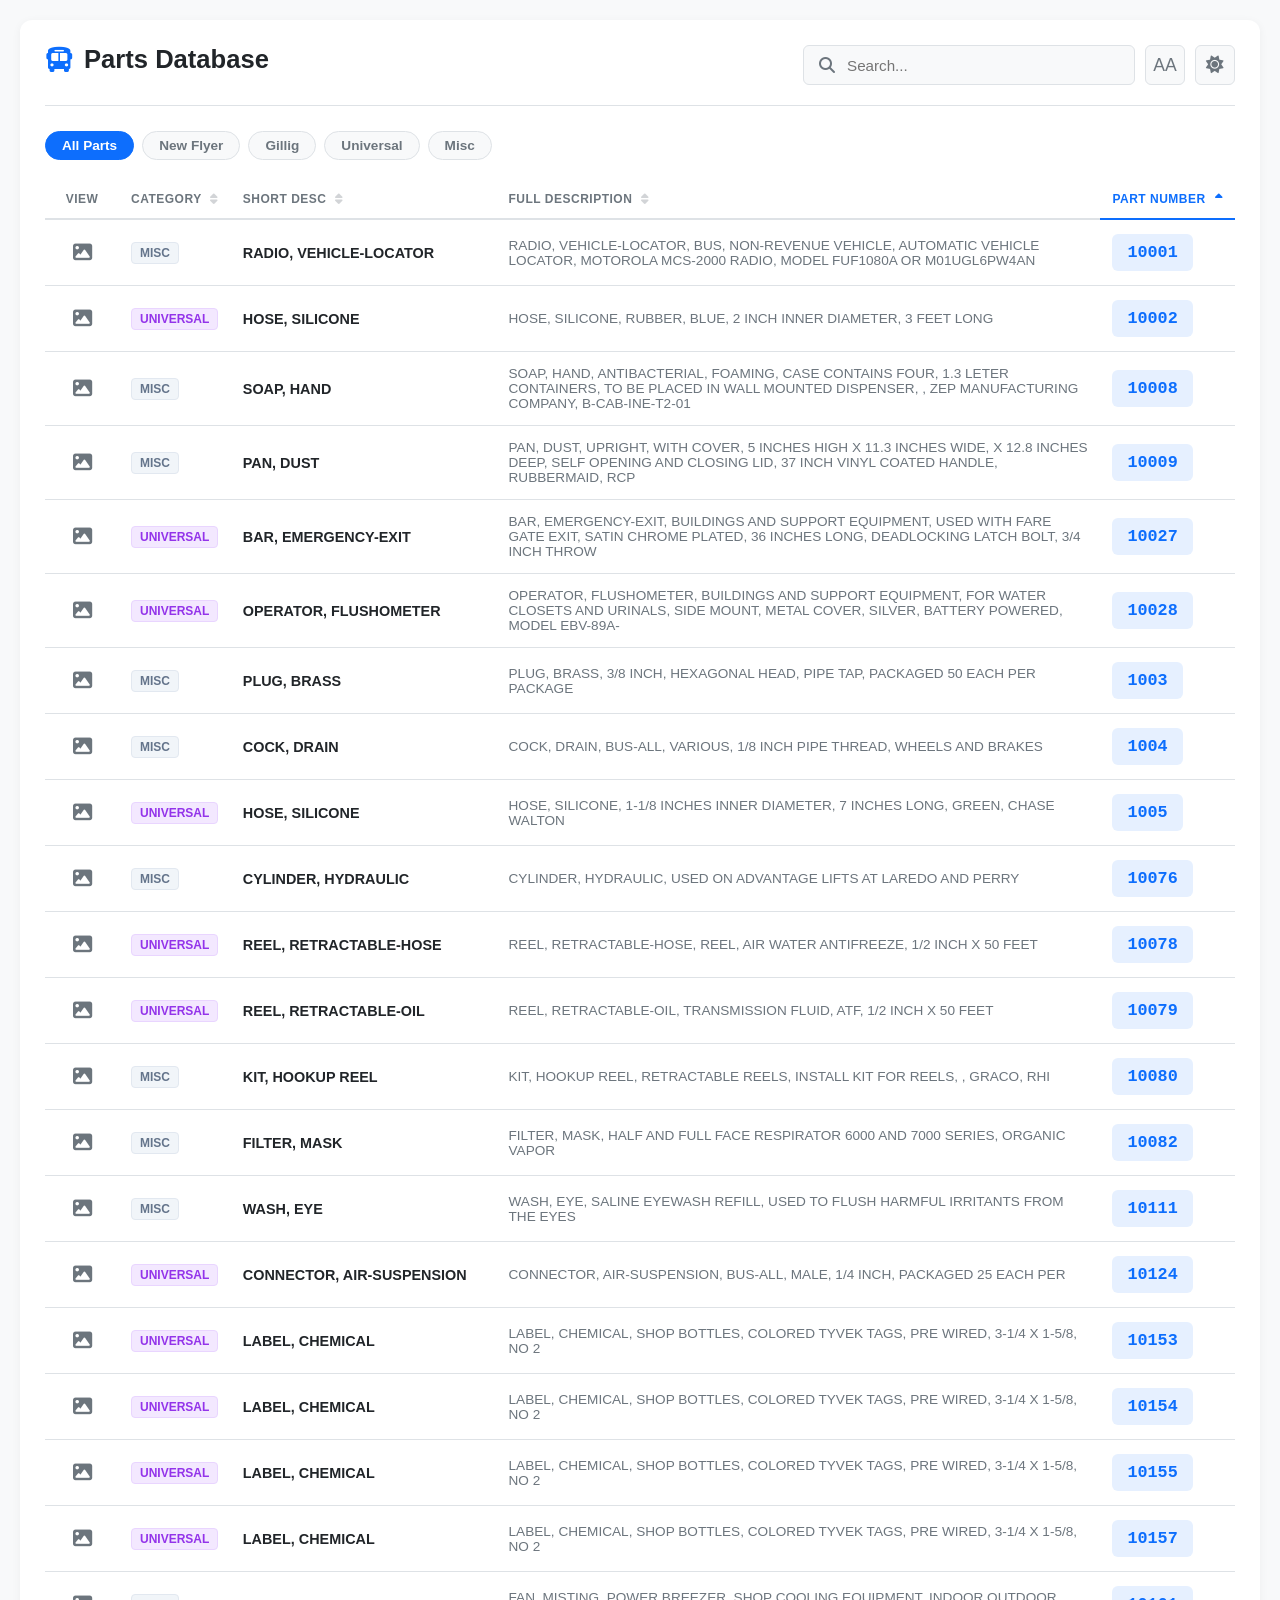
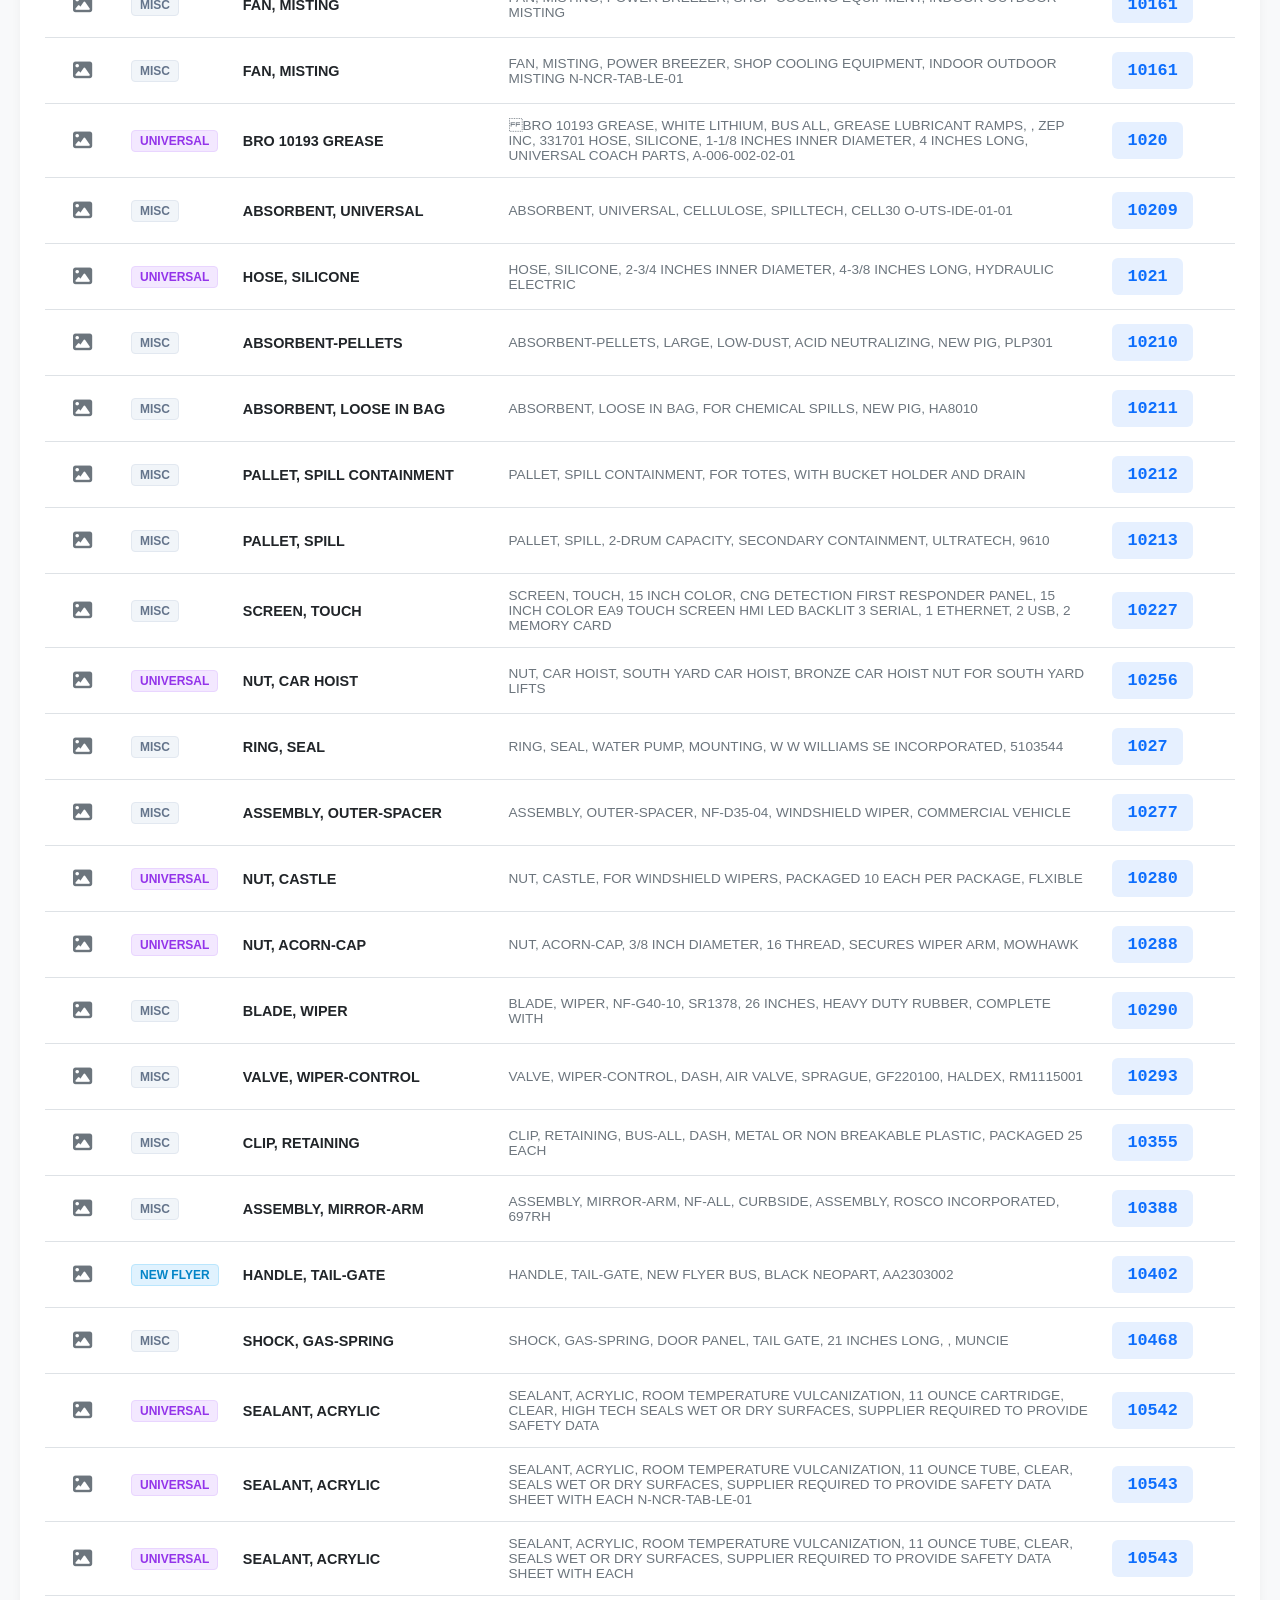
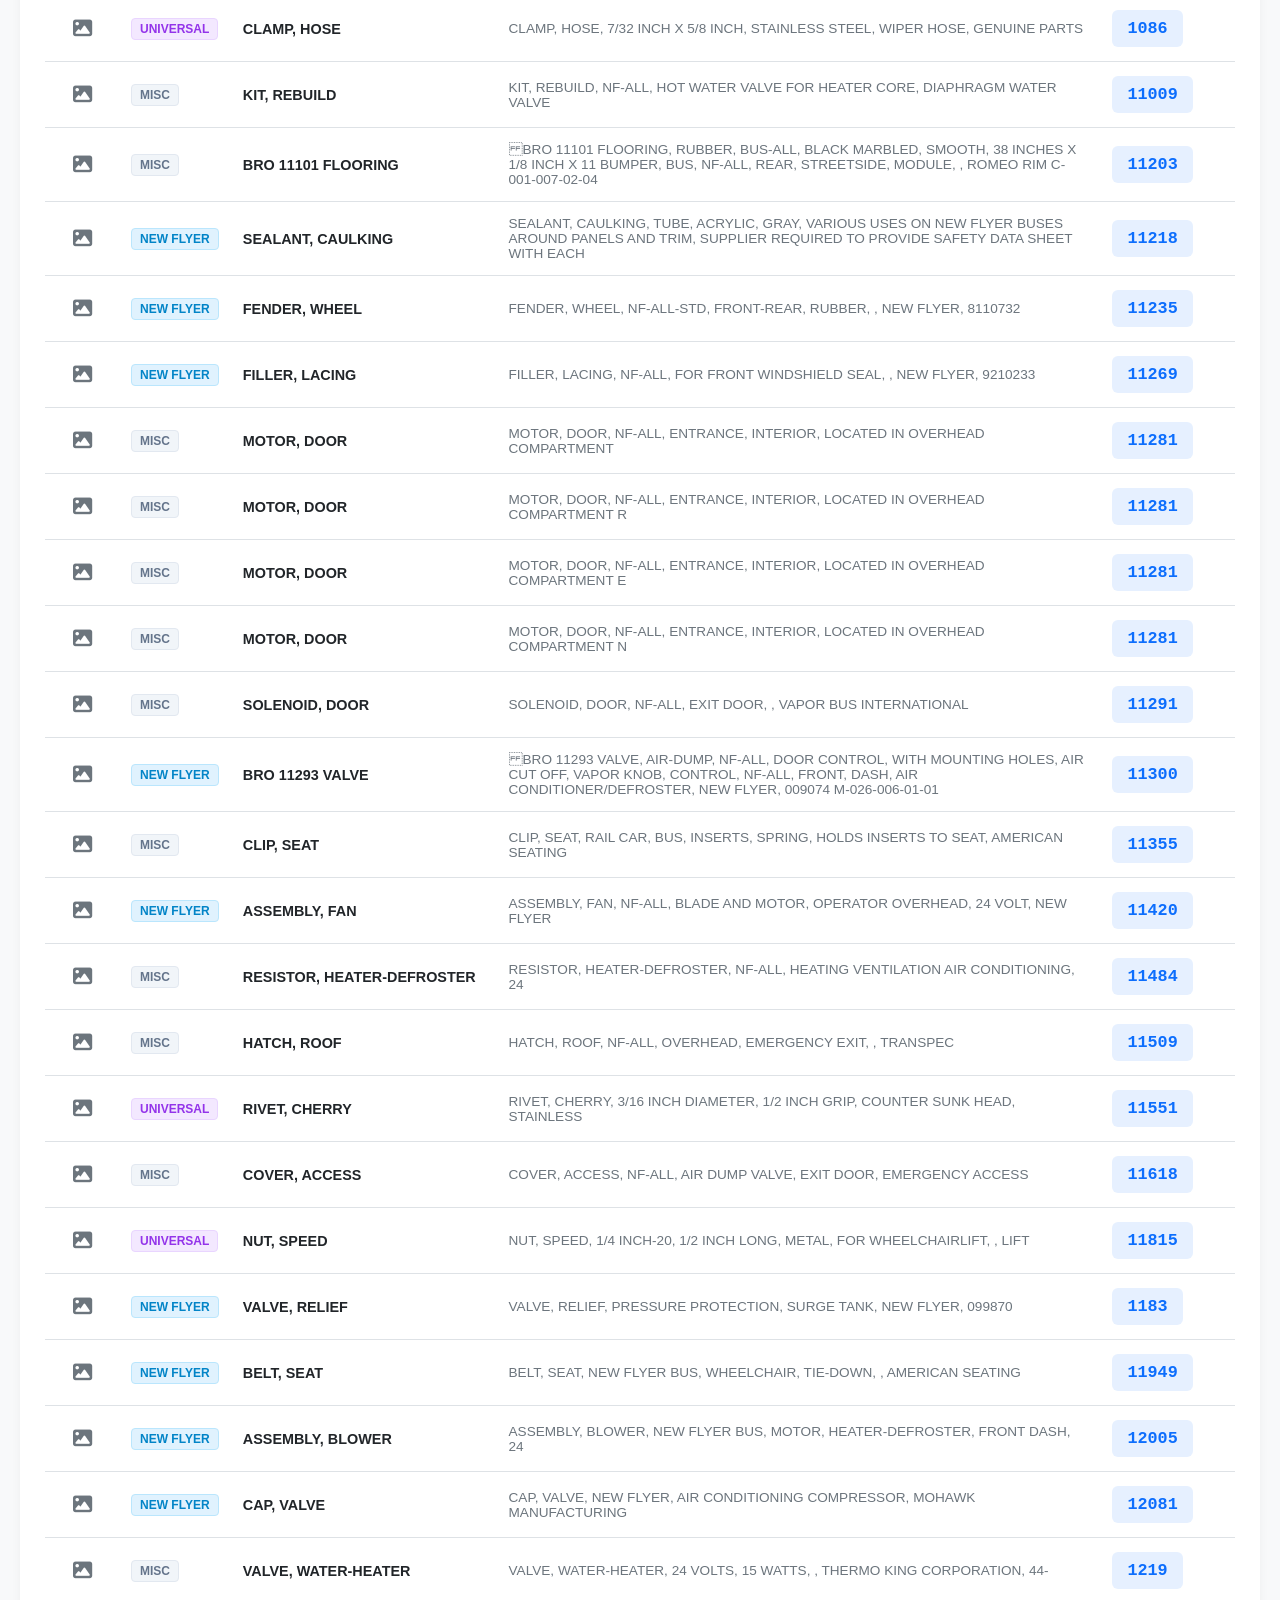
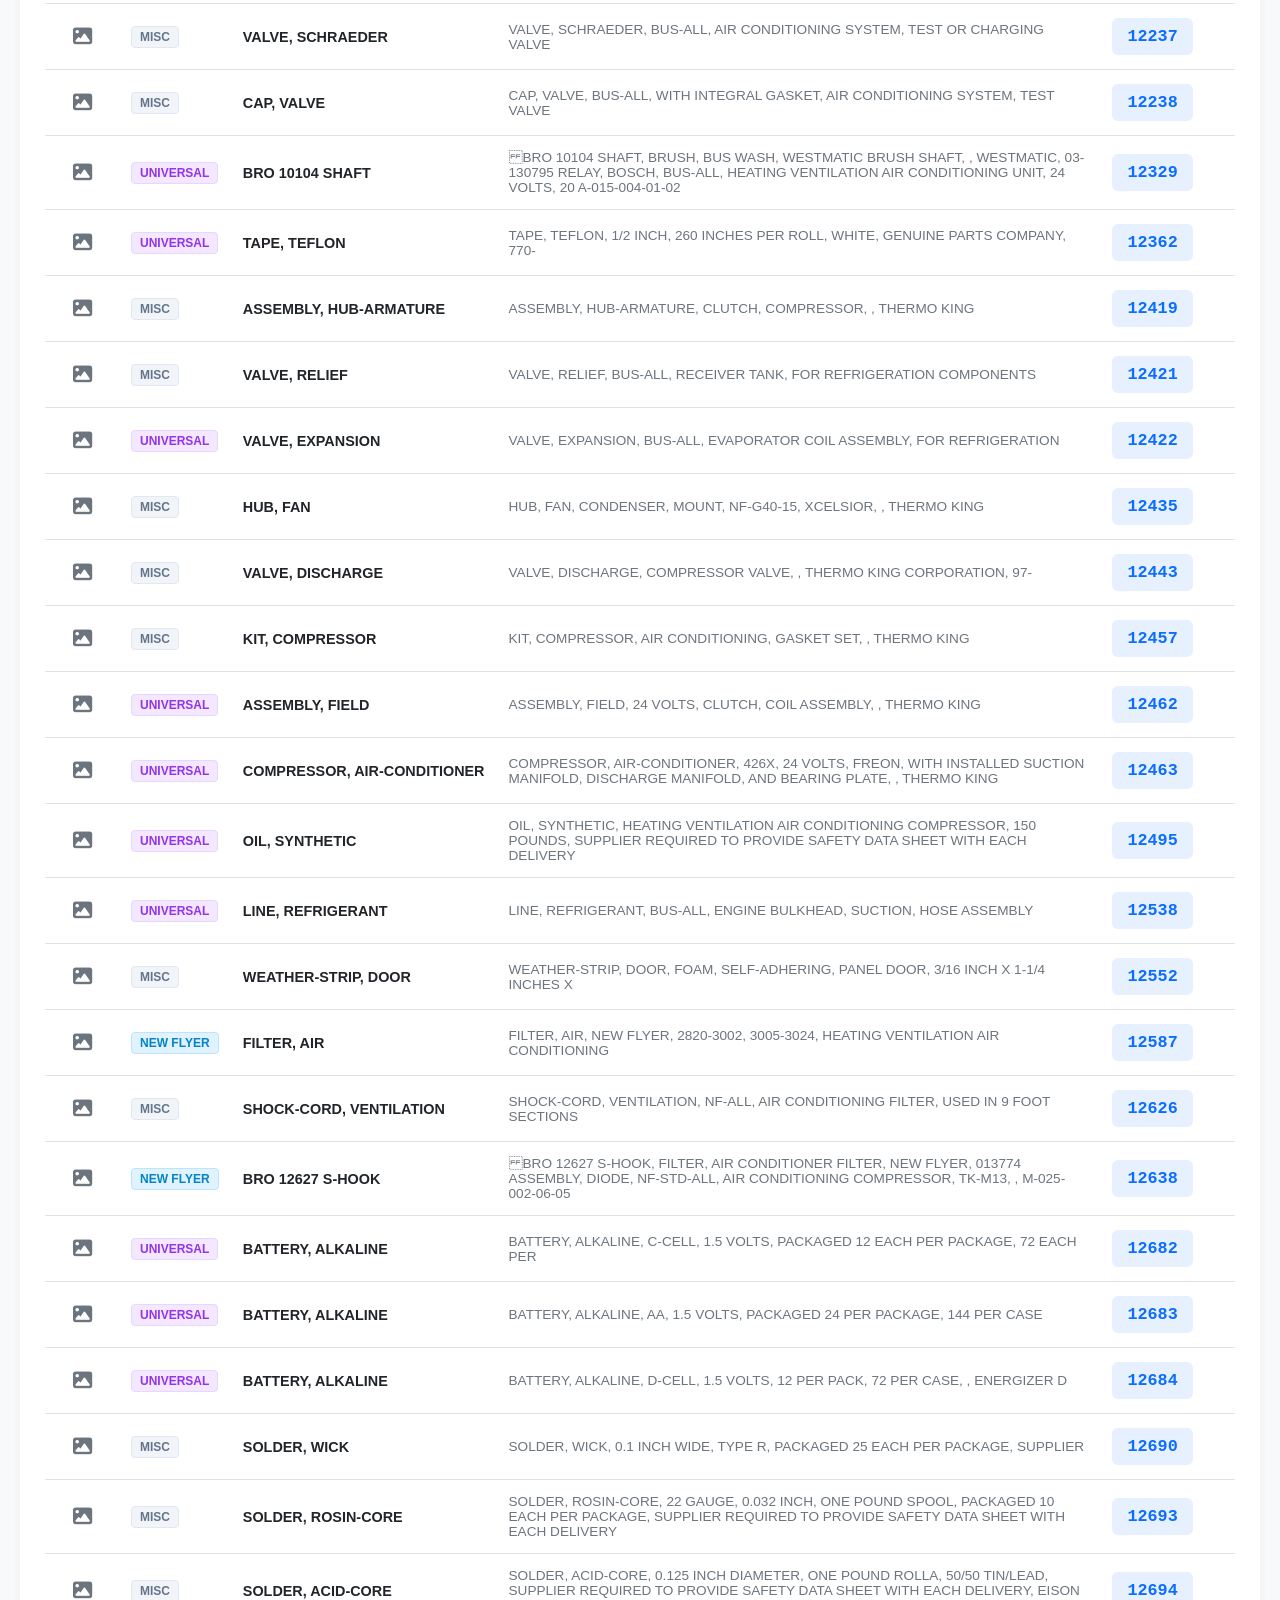
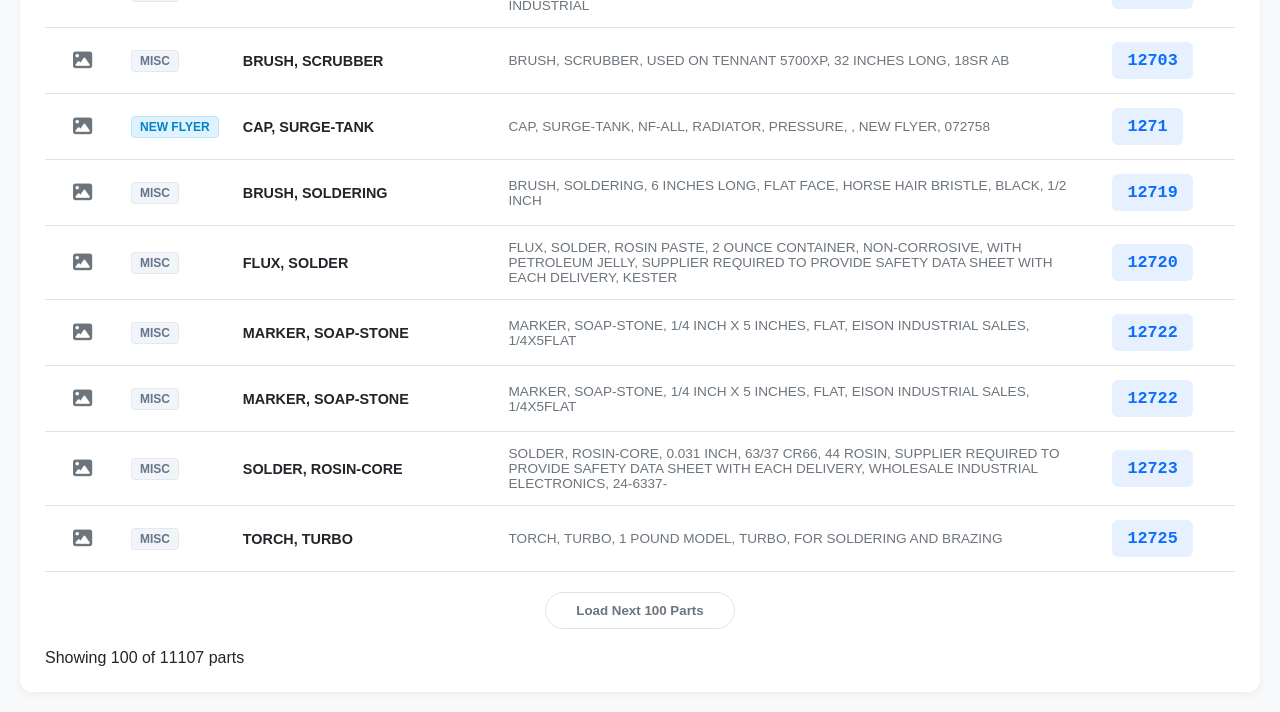
==== commit 631af6cf: "Updated title and fixed zoom layout" ====
--- a/index.html
+++ b/index.html
@@ -3,7 +3,7 @@
 <head>
     <meta charset="UTF-8">
     <meta name="viewport" content="width=device-width, initial-scale=1.0">
-    <title>MARTA Parts Database</title>
+    <title>Parts Database</title>
     <link rel="stylesheet" href="style.css">
     <link rel="stylesheet" href="https://cdnjs.cloudflare.com/ajax/libs/font-awesome/6.4.0/css/all.min.css">
 </head>
@@ -12,8 +12,7 @@
     <div class="main-container">
         <header class="top-header">
             <div class="header-left">
-                <h1><i class="fa-solid fa-bus logo-icon"></i> MARTA Parts Database</h1>
-                <p class="subtitle">Official Inventory :: <span id="total-count">0</span> Items</p>
+                <h1><i class="fa-solid fa-bus logo-icon"></i> Parts Database</h1>
             </div>
             <div class="header-right">
                 <div class="search-box">
@@ -58,6 +57,11 @@
                     </tbody>
             </table>
         </div>
+
+        <div class="load-more-container">
+            <button id="btnLoadMore" class="load-more-btn">Load Next 100 Parts</button>
+        </div>
+        
         <div class="footer-status">Showing <span id="showing-count">0</span> parts</div>
     </div>
 
--- a/style.css
+++ b/style.css
@@ -19,6 +19,16 @@
     --highlight-bg: #2c2c2c;
 }
 
+/* Base Settings - Applied to HTML for Zoom scaling */
+html {
+    font-size: 16px; /* Default Size (Level 0) */
+    transition: font-size 0.2s ease; /* Smooth Zoom */
+}
+
+/* --- ZOOM LEVELS (Applied to HTML root) --- */
+html.zoom-medium { font-size: 19px; } /* Level 1 */
+html.zoom-large { font-size: 22px; }  /* Level 2 */
+
 body {
     margin: 0; padding: 20px;
     font-family: -apple-system, BlinkMacSystemFont, "Segoe UI", Roboto, Arial, sans-serif;
@@ -29,6 +39,12 @@
     max-width: 1300px; margin: 0 auto;
     background-color: var(--bg-panel); padding: 25px;
     border-radius: 12px; box-shadow: 0 2px 10px rgba(0,0,0,0.05);
+}
+
+/* When zoomed, widen the container to fit the big text */
+html.zoom-medium .main-container,
+html.zoom-large .main-container {
+    max-width: 98%;
 }
 
 /* Header */
@@ -68,6 +84,7 @@
     background: var(--bg-app); border: 1px solid var(--border-color);
     color: var(--text-secondary); padding: 6px 16px; border-radius: 20px;
     cursor: pointer; font-weight: 600; font-size: 0.85rem; transition: all 0.2s;
+    white-space: nowrap; 
 }
 .filter-pill:hover, .filter-pill.active {
     background: var(--accent-color); color: white; border-color: var(--accent-color);
@@ -115,6 +132,7 @@
     border: 1px solid transparent;
     transition: all 0.2s cubic-bezier(0.175, 0.885, 0.32, 1.275);
     user-select: all;
+    white-space: nowrap;
 }
 .part-btn:hover {
     transform: scale(1.1);
@@ -128,6 +146,8 @@
 .badge-cat {
     padding: 3px 8px; border-radius: 4px; font-size: 0.75rem; font-weight: 700;
     text-transform: uppercase; border: 1px solid transparent;
+    white-space: nowrap;
+    display: inline-block;
 }
 .badge-cat.new-flyer { background-color: #e0f2fe; color: #0284c7; border-color: #bae6fd; } 
 .badge-cat.gillig { background-color: #dcfce7; color: #16a34a; border-color: #bbf7d0; } 
@@ -141,31 +161,23 @@
 body.dark-mode .badge-cat.misc { background-color: #334155; color: #cbd5e1; border-color: #475569; }
 body.dark-mode .part-btn { background-color: rgba(13, 110, 253, 0.2); }
 
-/* Zoom */
-body.zoomed { font-size: 18px; }
-body.zoomed .main-container { max-width: 98%; }
+/* Load More Button */
+.load-more-container { text-align: center; margin: 20px 0; }
+.load-more-btn {
+    background-color: var(--bg-panel); border: 1px solid var(--border-color);
+    color: var(--text-secondary); padding: 10px 30px;
+    border-radius: 20px; cursor: pointer; font-weight: 600; transition: all 0.2s;
+}
+.load-more-btn:hover {
+    border-color: var(--accent-color); color: var(--accent-color); background-color: var(--highlight-bg);
+}
 
 /* Toast */
 #copyToast {
-    visibility: hidden;
-    min-width: 250px;
-    background-color: #333;
-    color: #fff;
-    text-align: center;
-    border-radius: 8px;
-    padding: 16px;
-    position: fixed;
-    z-index: 1000;
-    left: 50%;
-    bottom: 30px;
-    transform: translateX(-50%);
-    font-size: 1rem;
-    box-shadow: 0 4px 12px rgba(0,0,0,0.3);
-    opacity: 0;
-    transition: opacity 0.3s, bottom 0.3s;
+    visibility: hidden; min-width: 250px; background-color: #333; color: #fff;
+    text-align: center; border-radius: 8px; padding: 16px; position: fixed;
+    z-index: 1000; left: 50%; bottom: 30px; transform: translateX(-50%);
+    font-size: 1rem; box-shadow: 0 4px 12px rgba(0,0,0,0.3);
+    opacity: 0; transition: opacity 0.3s, bottom 0.3s;
 }
-#copyToast.show {
-    visibility: visible;
-    opacity: 1;
-    bottom: 50px;
-}+#copyToast.show { visibility: visible; opacity: 1; bottom: 50px; }
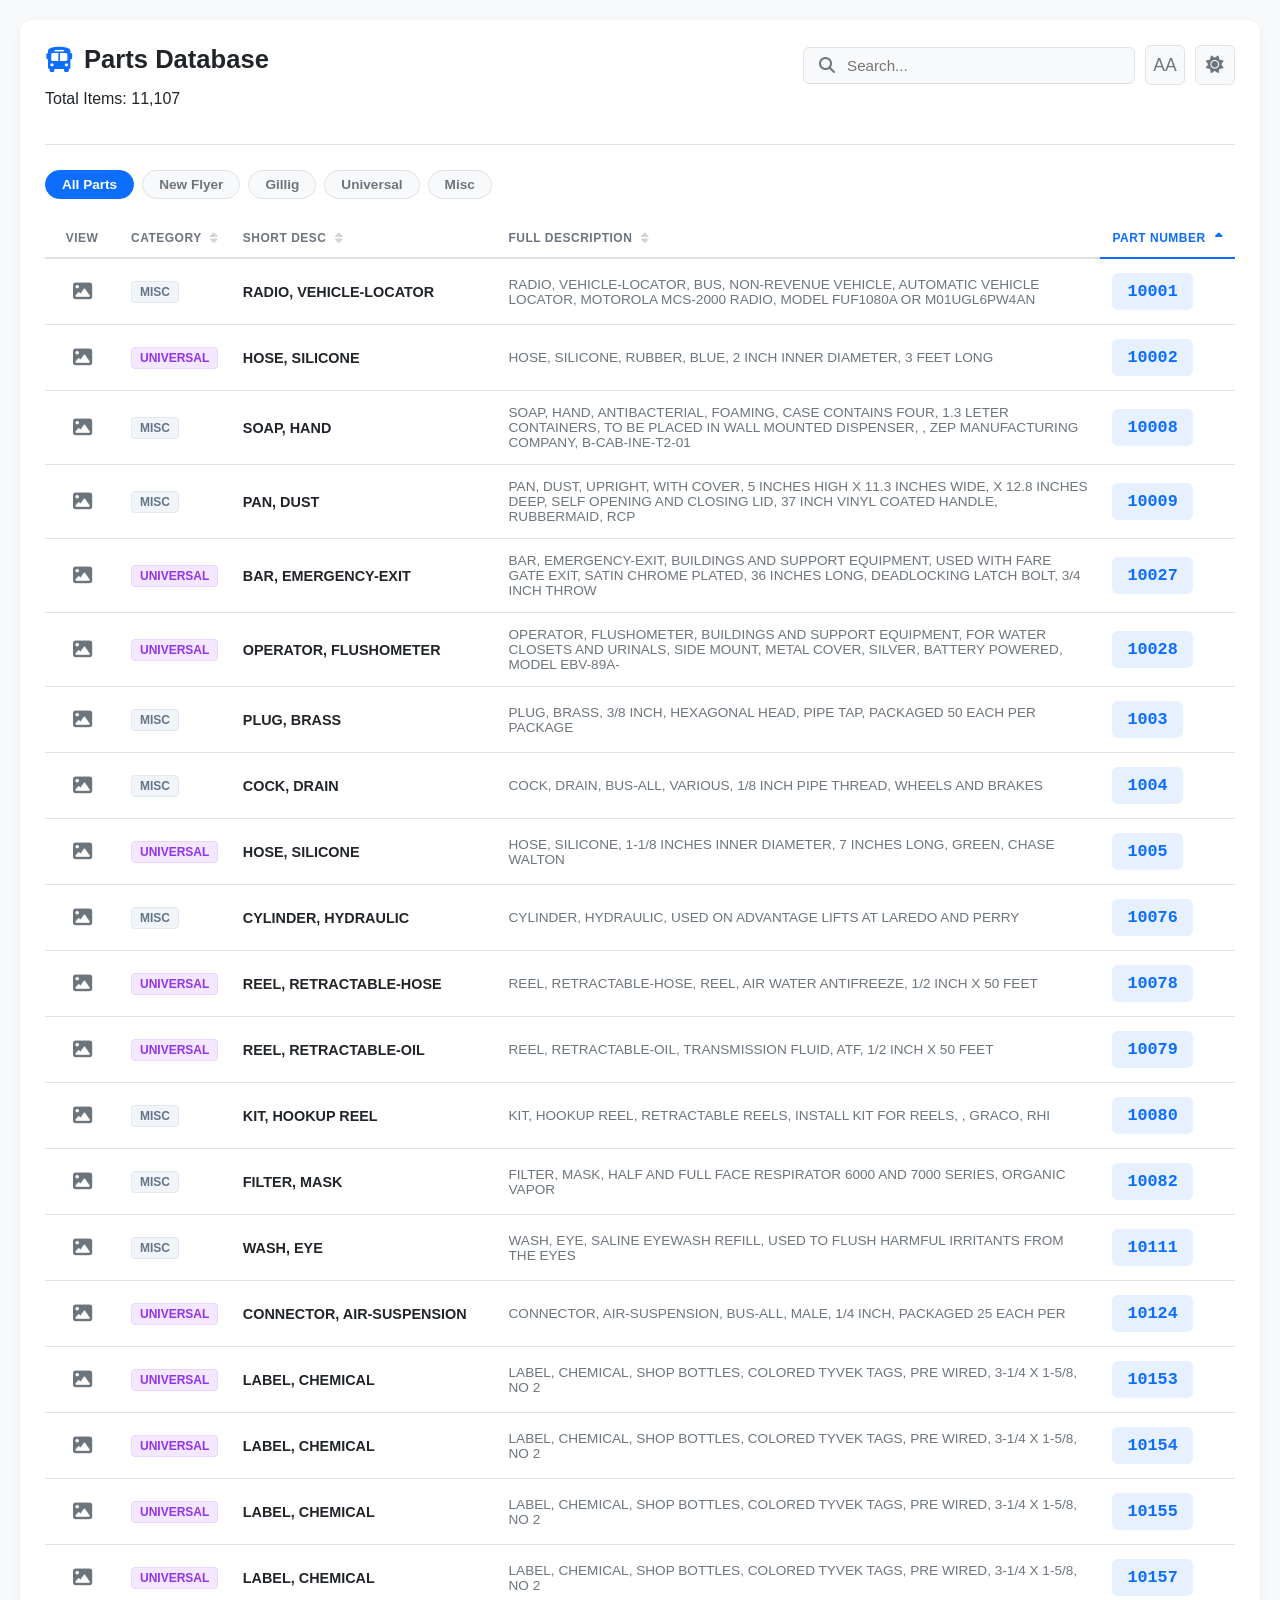
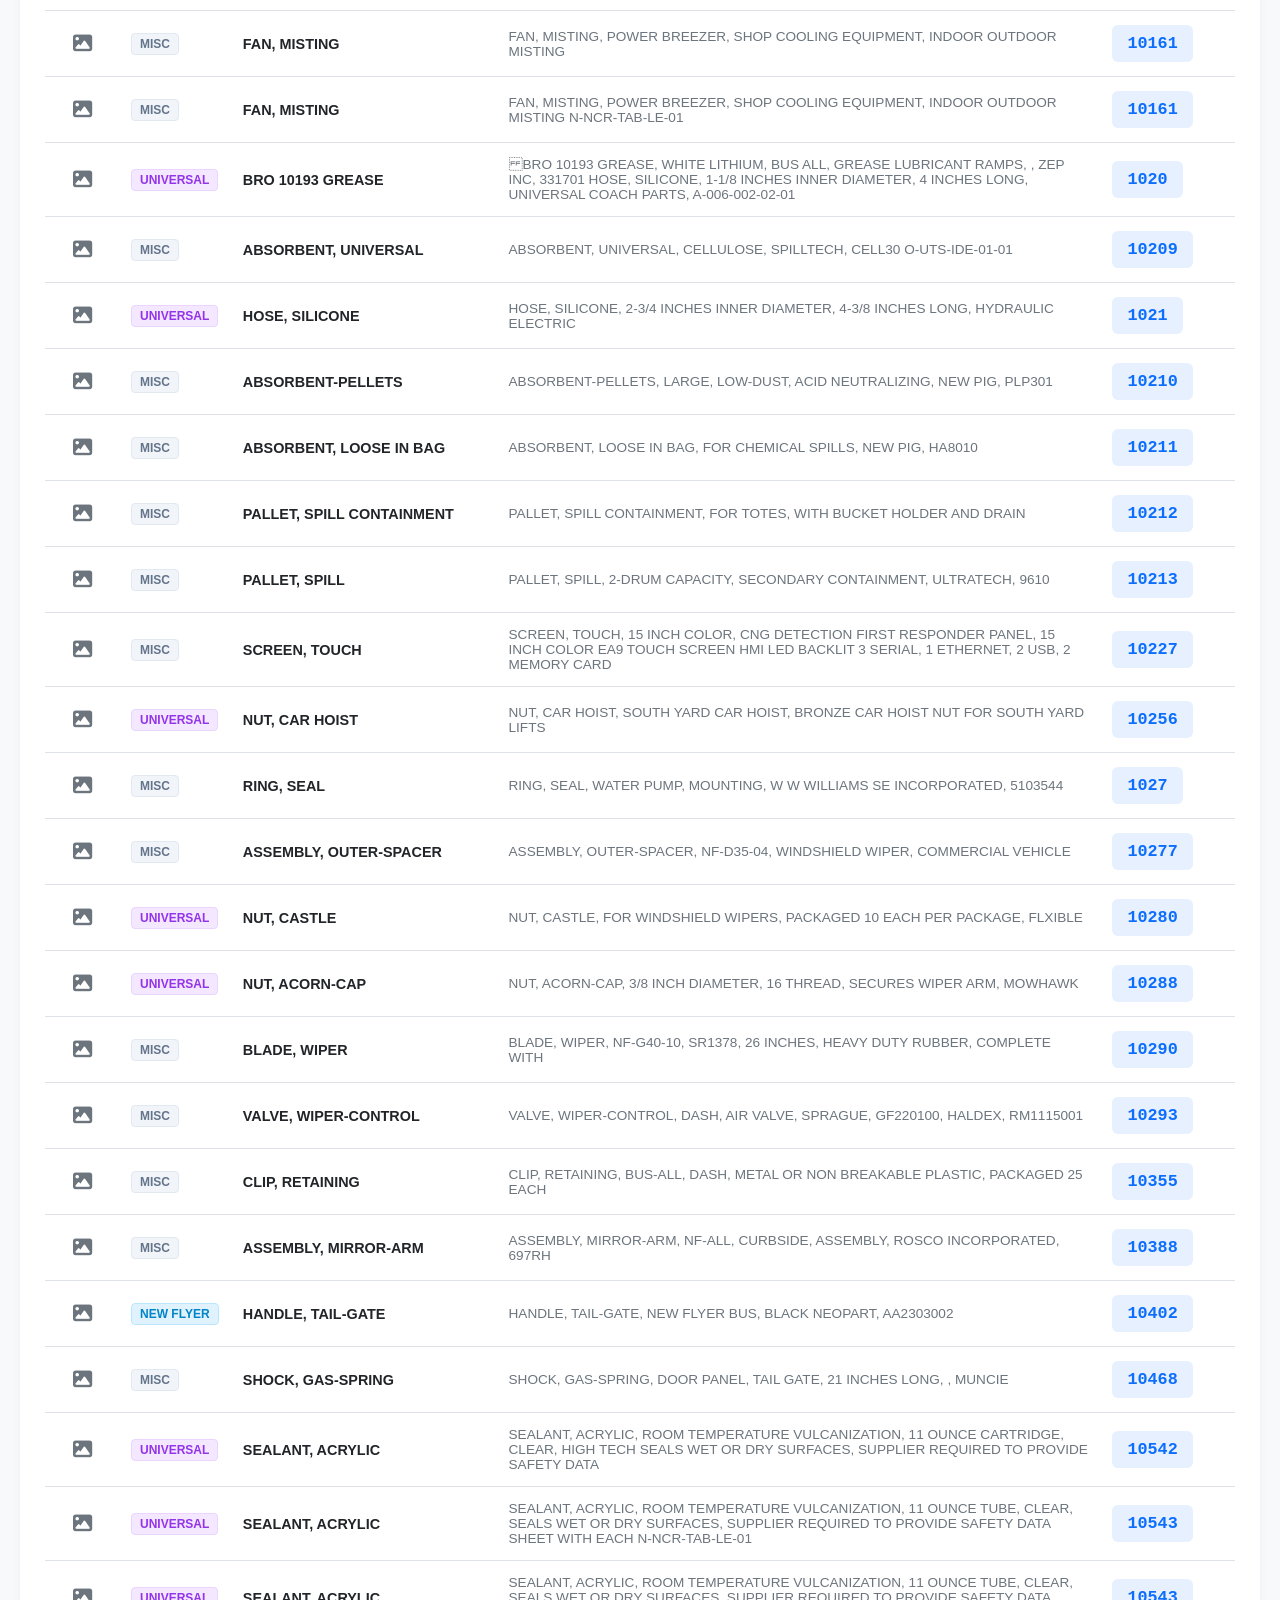
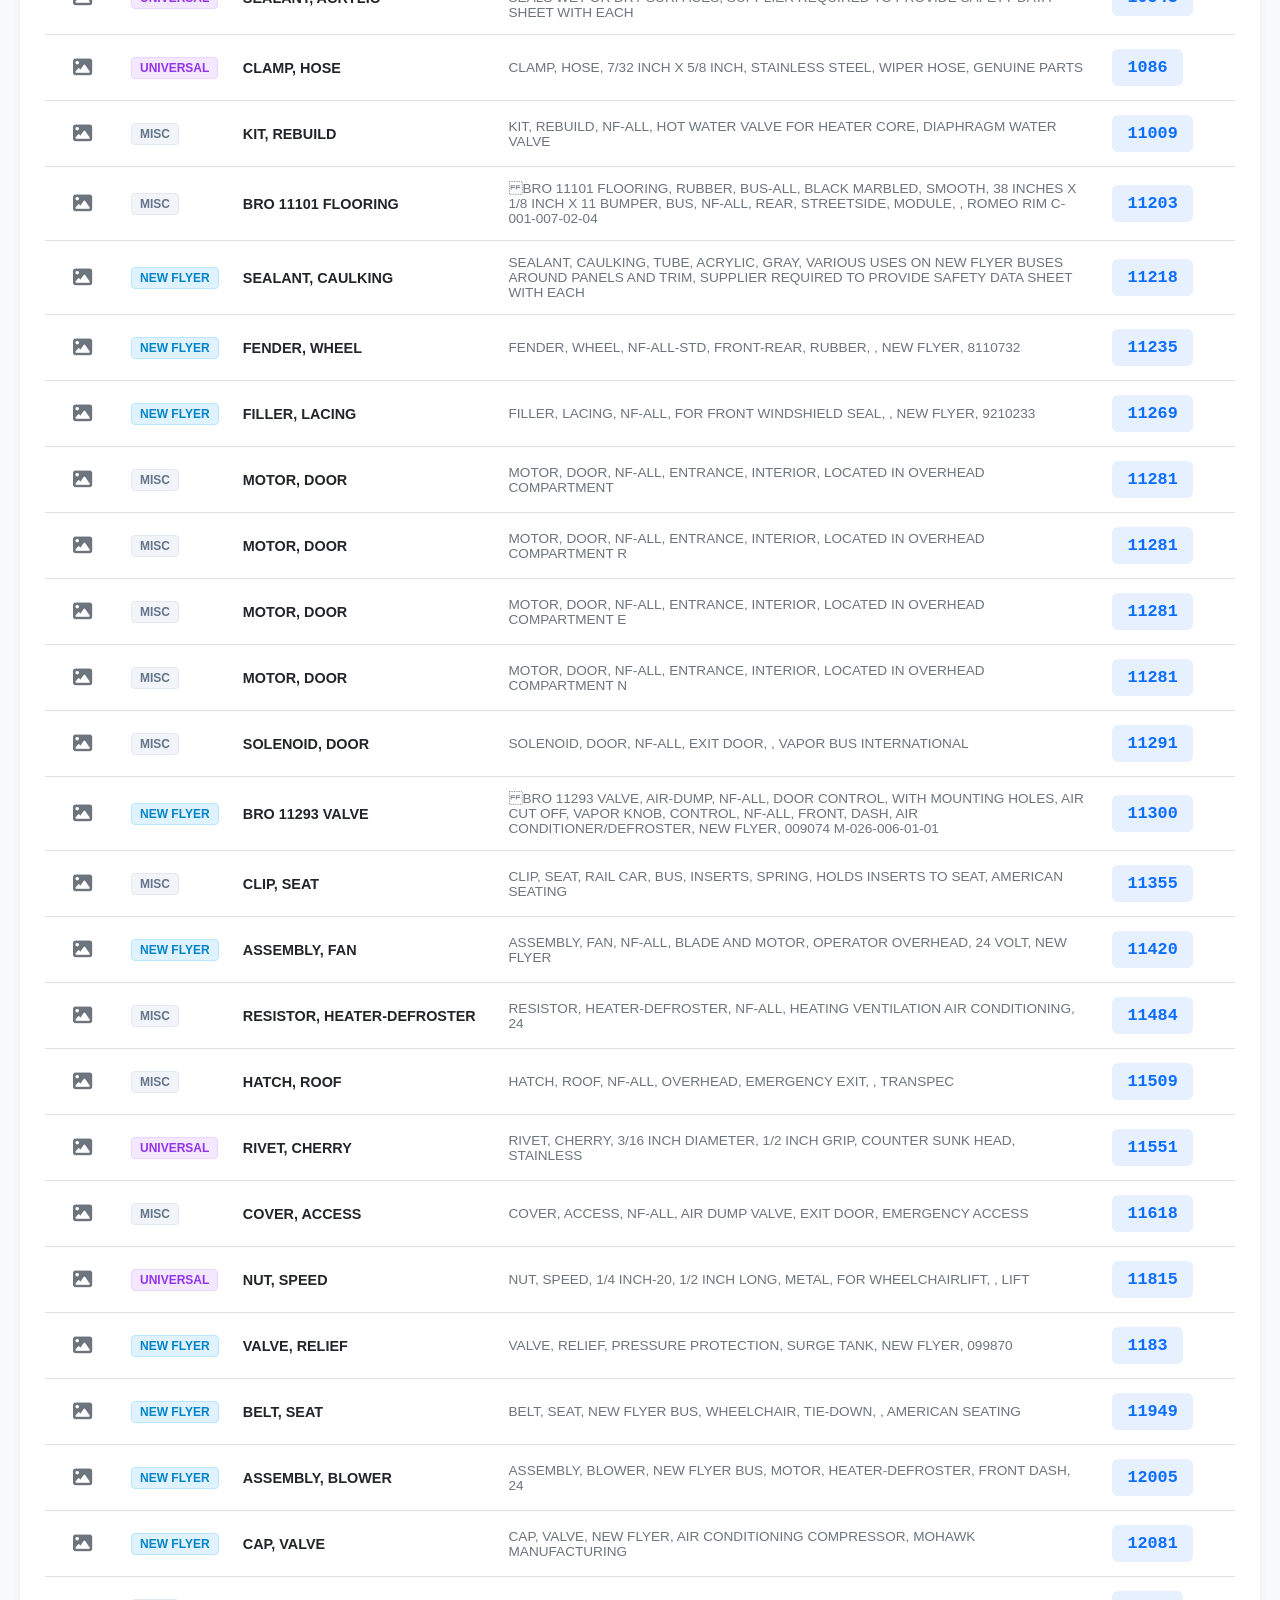
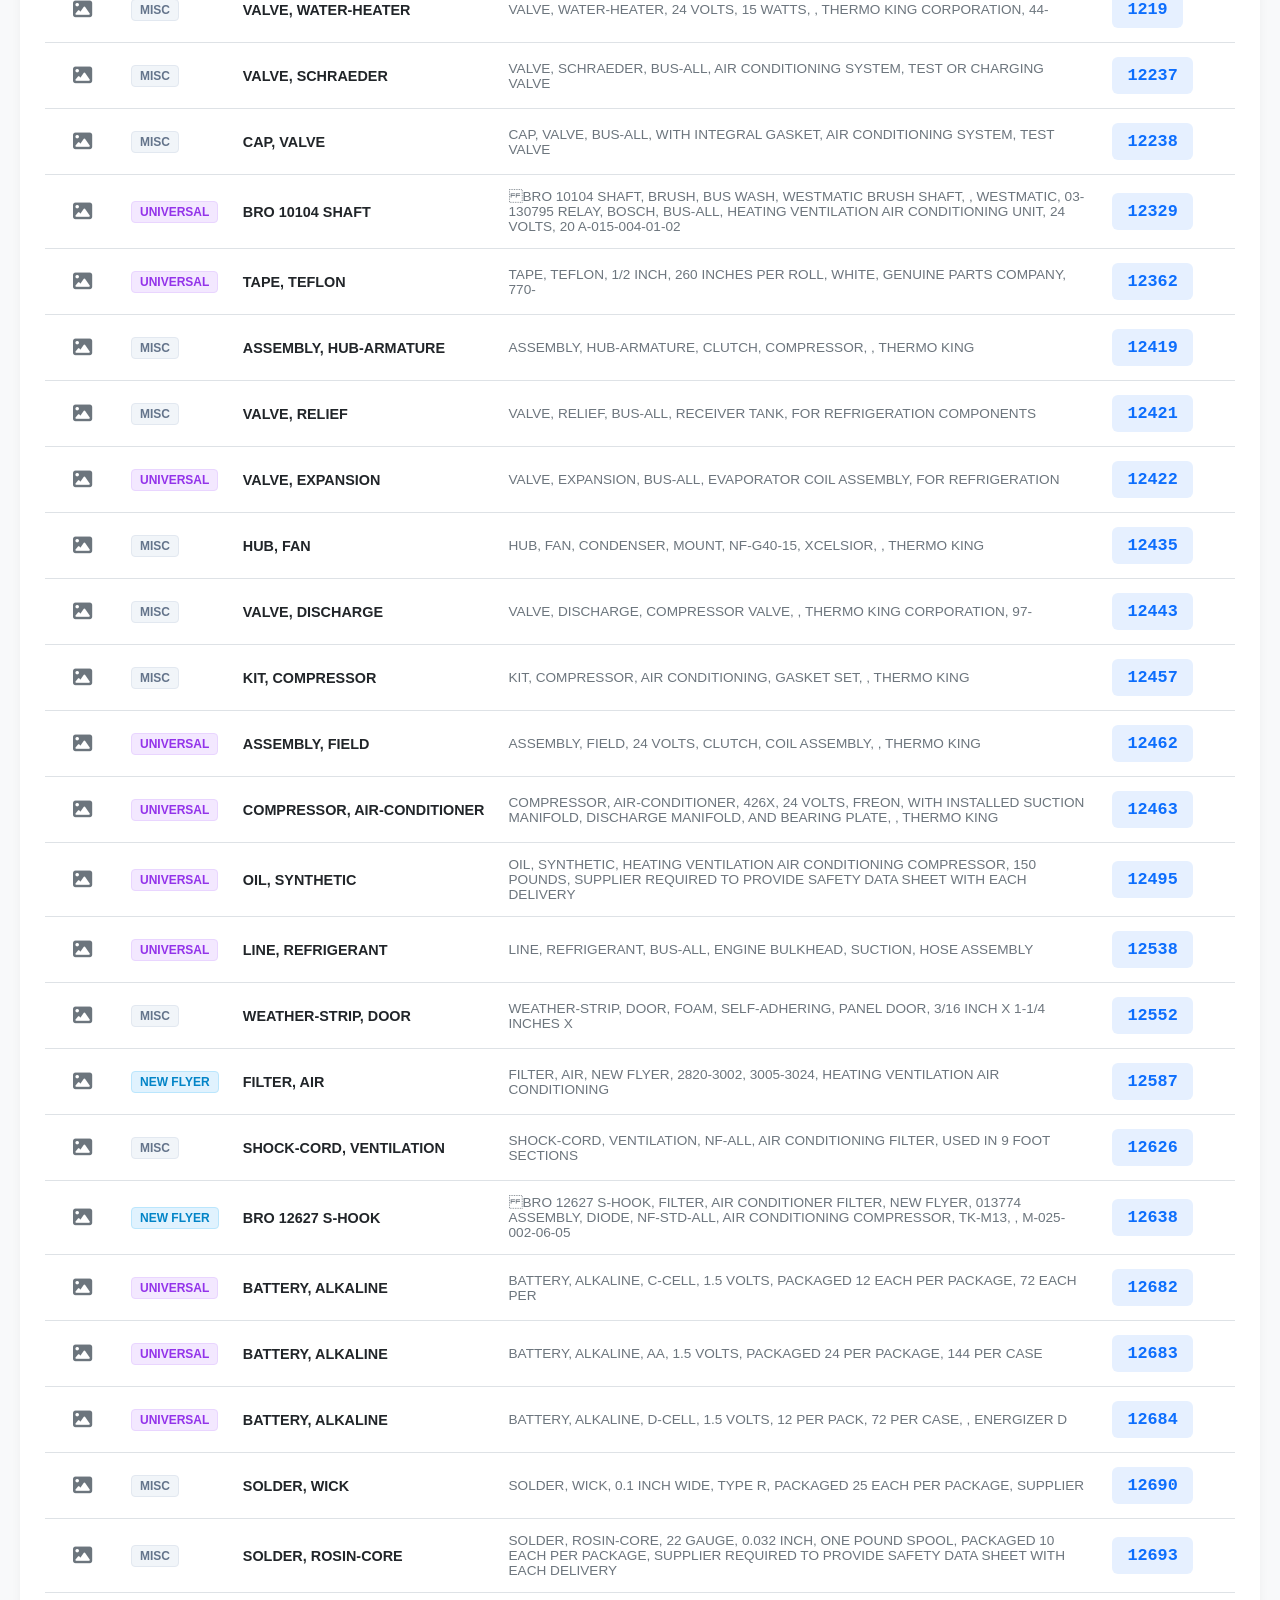
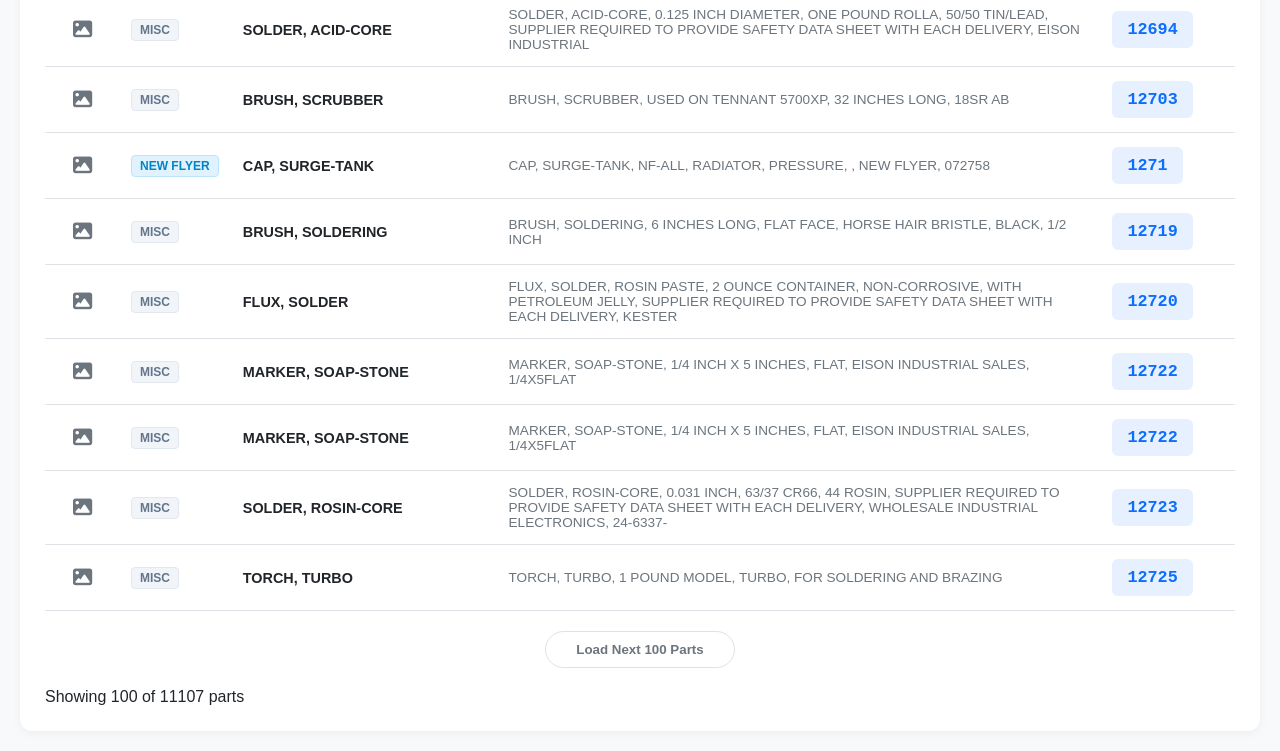
==== commit 391a226e: "Updated Total items" ====
--- a/index.html
+++ b/index.html
@@ -13,6 +13,7 @@
         <header class="top-header">
             <div class="header-left">
                 <h1><i class="fa-solid fa-bus logo-icon"></i> Parts Database</h1>
+                <p class="subtitle">Total Items: <span id="total-count">0</span></p>
             </div>
             <div class="header-right">
                 <div class="search-box">
--- a/style.css
+++ b/style.css
@@ -19,15 +19,10 @@
     --highlight-bg: #2c2c2c;
 }
 
-/* Base Settings - Applied to HTML for Zoom scaling */
-html {
-    font-size: 16px; /* Default Size (Level 0) */
-    transition: font-size 0.2s ease; /* Smooth Zoom */
-}
-
-/* --- ZOOM LEVELS (Applied to HTML root) --- */
-html.zoom-medium { font-size: 19px; } /* Level 1 */
-html.zoom-large { font-size: 22px; }  /* Level 2 */
+/* Zoom settings */
+html { font-size: 16px; transition: font-size 0.2s ease; }
+html.zoom-medium { font-size: 19px; } 
+html.zoom-large { font-size: 22px; }
 
 body {
     margin: 0; padding: 20px;
@@ -41,22 +36,34 @@
     border-radius: 12px; box-shadow: 0 2px 10px rgba(0,0,0,0.05);
 }
 
-/* When zoomed, widen the container to fit the big text */
-html.zoom-medium .main-container,
-html.zoom-large .main-container {
-    max-width: 98%;
-}
-
-/* Header */
+/* Zoom Container Width Fix */
+html.zoom-medium .main-container, html.zoom-large .main-container { max-width: 98%; }
+
+/* --- STICKY HEADER --- */
 .top-header {
+    /* Sticky Magic */
+    position: sticky; 
+    top: 0; 
+    z-index: 500; /* Stays on top of everything */
+    background-color: var(--bg-panel); /* Solid background so text doesn't overlap */
+    
+    /* Layout */
     display: flex; justify-content: space-between; align-items: flex-start;
-    margin-bottom: 25px; padding-bottom: 20px; border-bottom: 1px solid var(--border-color);
-}
+    margin-bottom: 25px; 
+    border-bottom: 1px solid var(--border-color);
+    flex-wrap: wrap; 
+    gap: 15px;
+
+    /* Fix to make it cover the top padding of the container */
+    margin-top: -25px; 
+    padding-top: 25px; 
+    padding-bottom: 20px;
+}
+
 .header-left h1 { margin: 0; font-size: 1.6rem; display: flex; align-items: center; }
 .logo-icon { color: var(--accent-color); margin-right: 10px; }
-.subtitle { margin: 5px 0 0 34px; color: var(--text-secondary); font-size: 0.9rem; }
-
-.header-right { display: flex; gap: 10px; }
+
+.header-right { display: flex; gap: 10px; align-items: center; }
 
 .search-box {
     display: flex; align-items: center; background: var(--bg-app);
@@ -74,6 +81,7 @@
     color: var(--text-secondary); width: 40px; height: 40px;
     border-radius: 6px; cursor: pointer; font-size: 1.1rem;
     transition: all 0.2s;
+    flex-shrink: 0;
 }
 .icon-btn:hover { background: var(--border-color); color: var(--text-primary); }
 
@@ -114,7 +122,7 @@
 }
 .parts-table tr:hover { background-color: var(--highlight-bg); }
 
-/* --- COLUMNS --- */
+/* Columns */
 .col-img { width: 50px; text-align: center; }
 .img-link { color: var(--text-secondary); font-size: 1.2rem; transition: color 0.2s; }
 .img-link:hover { color: var(--accent-color); }
@@ -161,7 +169,7 @@
 body.dark-mode .badge-cat.misc { background-color: #334155; color: #cbd5e1; border-color: #475569; }
 body.dark-mode .part-btn { background-color: rgba(13, 110, 253, 0.2); }
 
-/* Load More Button */
+/* Load More */
 .load-more-container { text-align: center; margin: 20px 0; }
 .load-more-btn {
     background-color: var(--bg-panel); border: 1px solid var(--border-color);
@@ -180,4 +188,95 @@
     font-size: 1rem; box-shadow: 0 4px 12px rgba(0,0,0,0.3);
     opacity: 0; transition: opacity 0.3s, bottom 0.3s;
 }
-#copyToast.show { visibility: visible; opacity: 1; bottom: 50px; }+#copyToast.show { visibility: visible; opacity: 1; bottom: 50px; }
+
+/* ========================================= */
+/* MOBILE RESPONSIVENESS (Max Width 768px)   */
+/* ========================================= */
+@media screen and (max-width: 768px) {
+    body { padding: 0; }
+    
+    .main-container { 
+        padding: 15px; 
+        border-radius: 0; /* Full screen feel */
+        box-shadow: none;
+    }
+
+    /* Stack Header elements */
+    .top-header { 
+        flex-direction: column; 
+        align-items: stretch; 
+        gap: 15px; 
+        
+        /* Ensure it sticks to the very top on mobile */
+        margin-top: -15px; 
+        margin-left: -15px; 
+        margin-right: -15px; 
+        padding: 15px 15px 20px 15px;
+        box-shadow: 0 2px 5px rgba(0,0,0,0.05); /* Add subtle shadow when sticky */
+    }
+
+    .header-right { justify-content: space-between; width: 100%; }
+    .search-box { width: 100%; flex-grow: 1; }
+
+    /* Scrollable Filters */
+    .filter-section { 
+        overflow-x: auto; 
+        flex-wrap: nowrap; 
+        padding-bottom: 5px; 
+        -webkit-overflow-scrolling: touch; 
+    }
+
+    /* --- CARD VIEW FOR TABLE --- */
+    .parts-table thead { display: none; } 
+
+    .parts-table, .parts-table tbody, .parts-table tr, .parts-table td {
+        display: block; width: 100%;
+    }
+
+    .parts-table tr {
+        margin-bottom: 15px;
+        background: var(--bg-panel);
+        border: 1px solid var(--border-color);
+        border-radius: 8px;
+        padding: 15px;
+        box-shadow: 0 1px 3px rgba(0,0,0,0.05);
+    }
+
+    .parts-table td {
+        padding: 8px 0;
+        border-bottom: 1px solid var(--border-color);
+        display: flex; justify-content: space-between; align-items: center;
+        text-align: right;
+    }
+    
+    .parts-table td:last-child { border-bottom: none; }
+
+    .parts-table td::before {
+        content: attr(data-label);
+        font-weight: 600; color: var(--text-secondary); font-size: 0.8rem;
+        text-transform: uppercase; margin-right: 15px; text-align: left;
+    }
+
+    .col-img { display: none !important; }
+
+    /* Part Number Mobile Style */
+    .parts-table td[data-label="Part Number"] {
+        order: -1; 
+        border-bottom: 1px solid var(--border-color);
+        padding-bottom: 10px; margin-bottom: 5px;
+        justify-content: center;
+    }
+    .parts-table td[data-label="Part Number"]::before { display: none; } 
+    
+    .parts-table td[data-label="Short Desc"] {
+        font-size: 1.1rem; font-weight: 700; color: var(--text-primary);
+        text-align: left; display: block;
+    }
+    .parts-table td[data-label="Short Desc"]::before { display: none; }
+
+    .parts-table td[data-label="Full Desc"] {
+        display: block; text-align: left; margin-top: 5px;
+    }
+    .parts-table td[data-label="Full Desc"]::before { display: none; }
+}
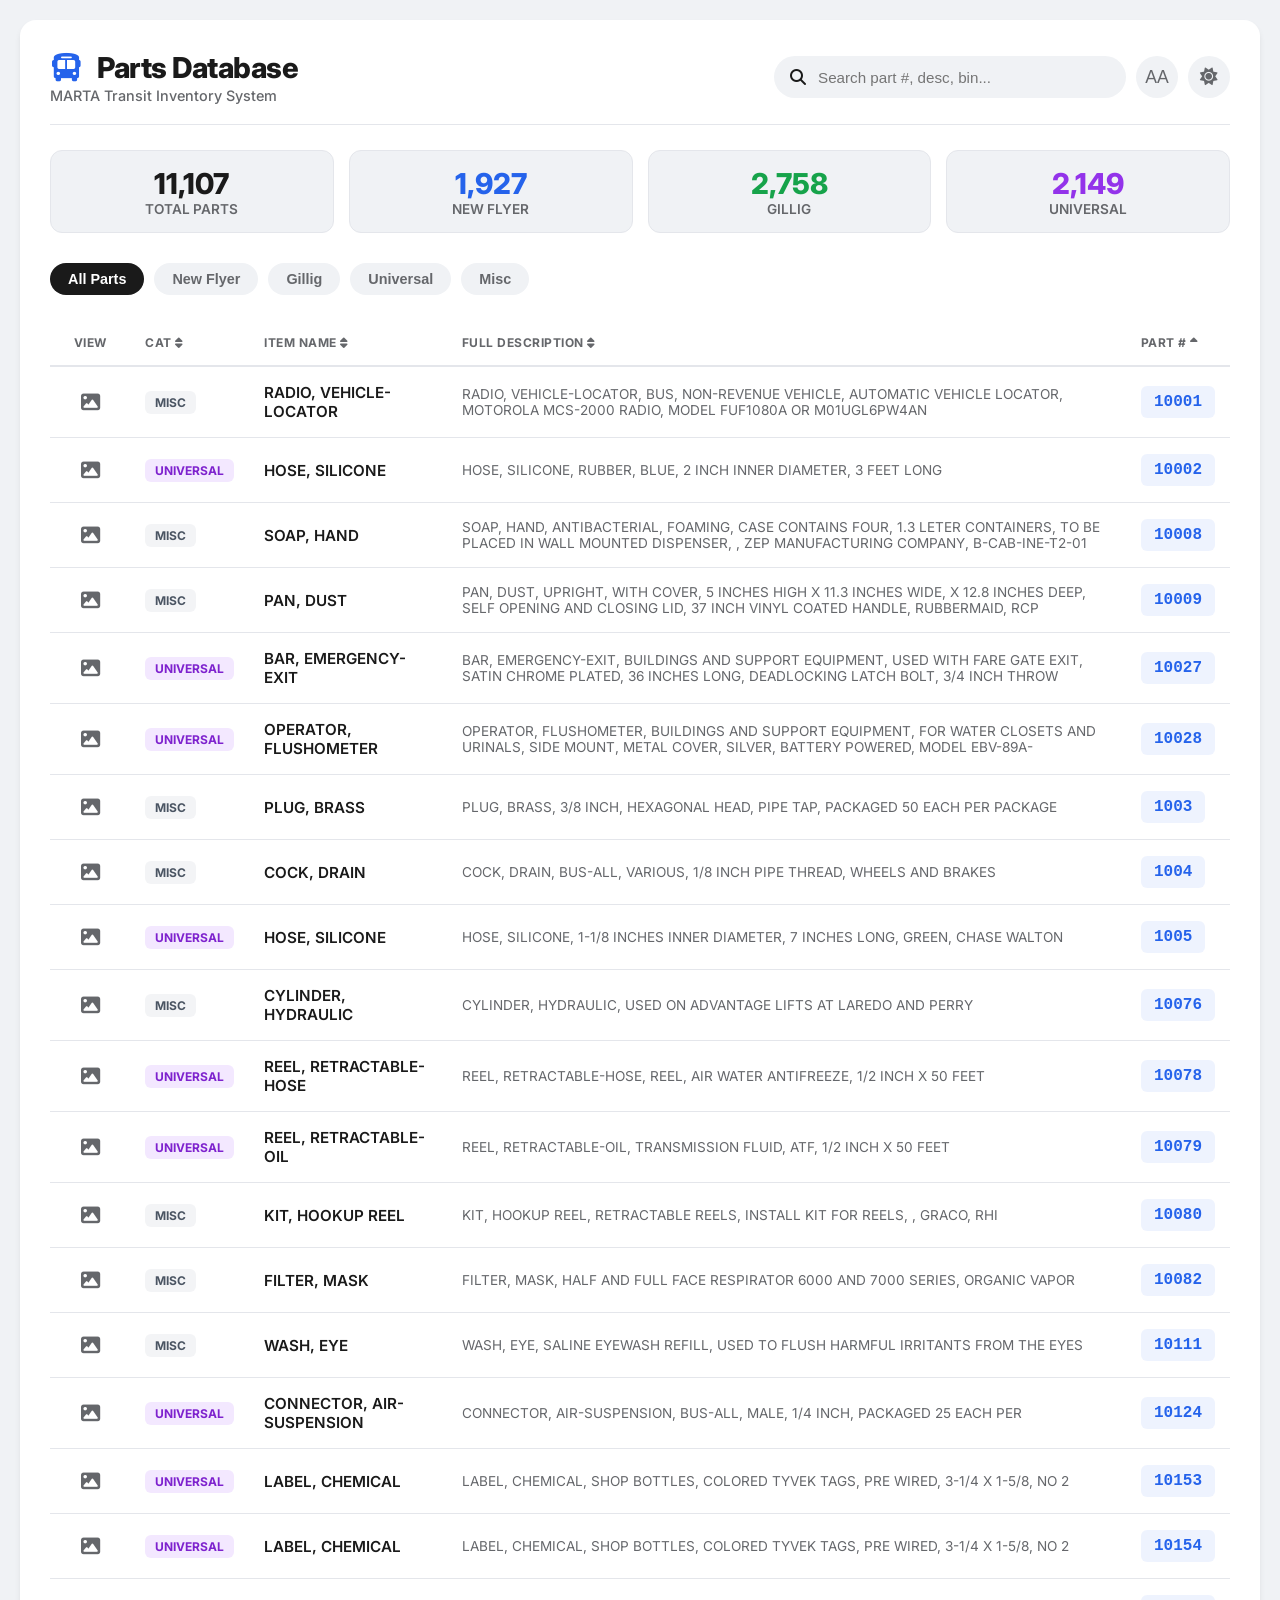
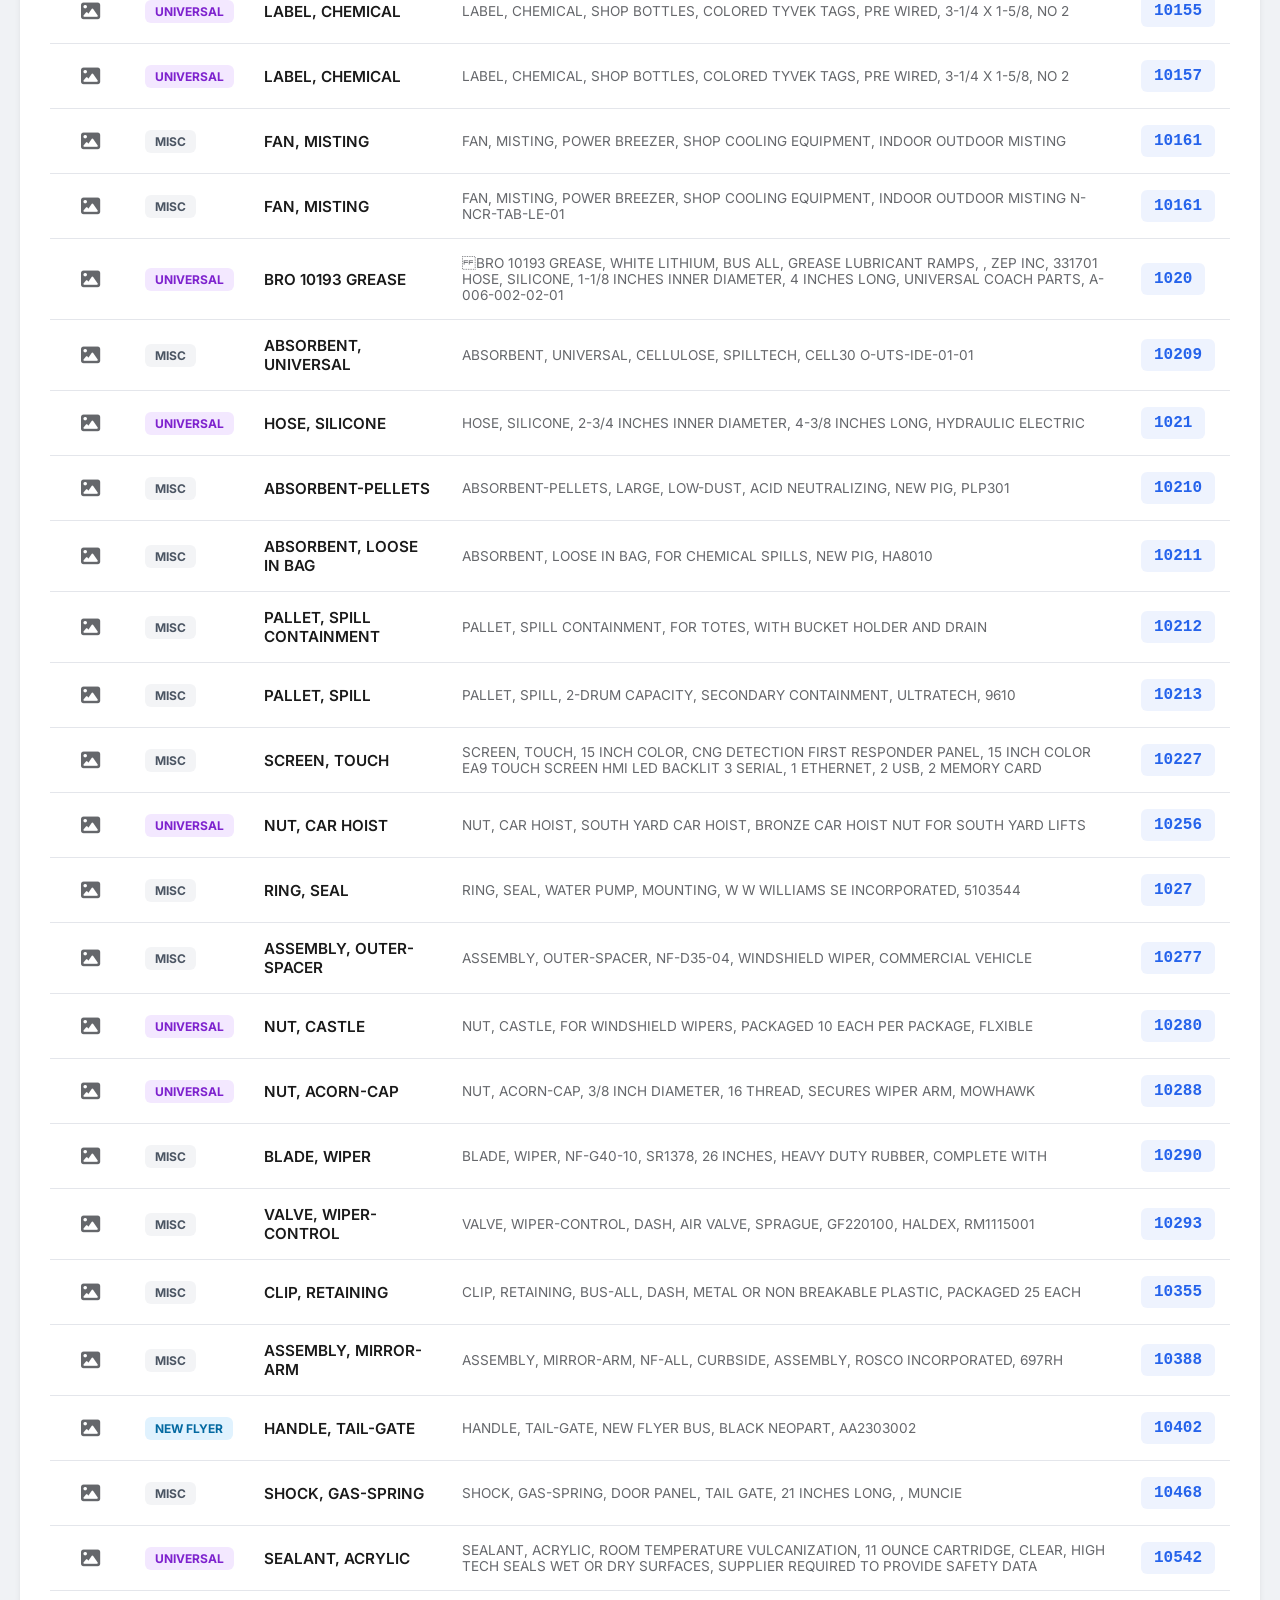
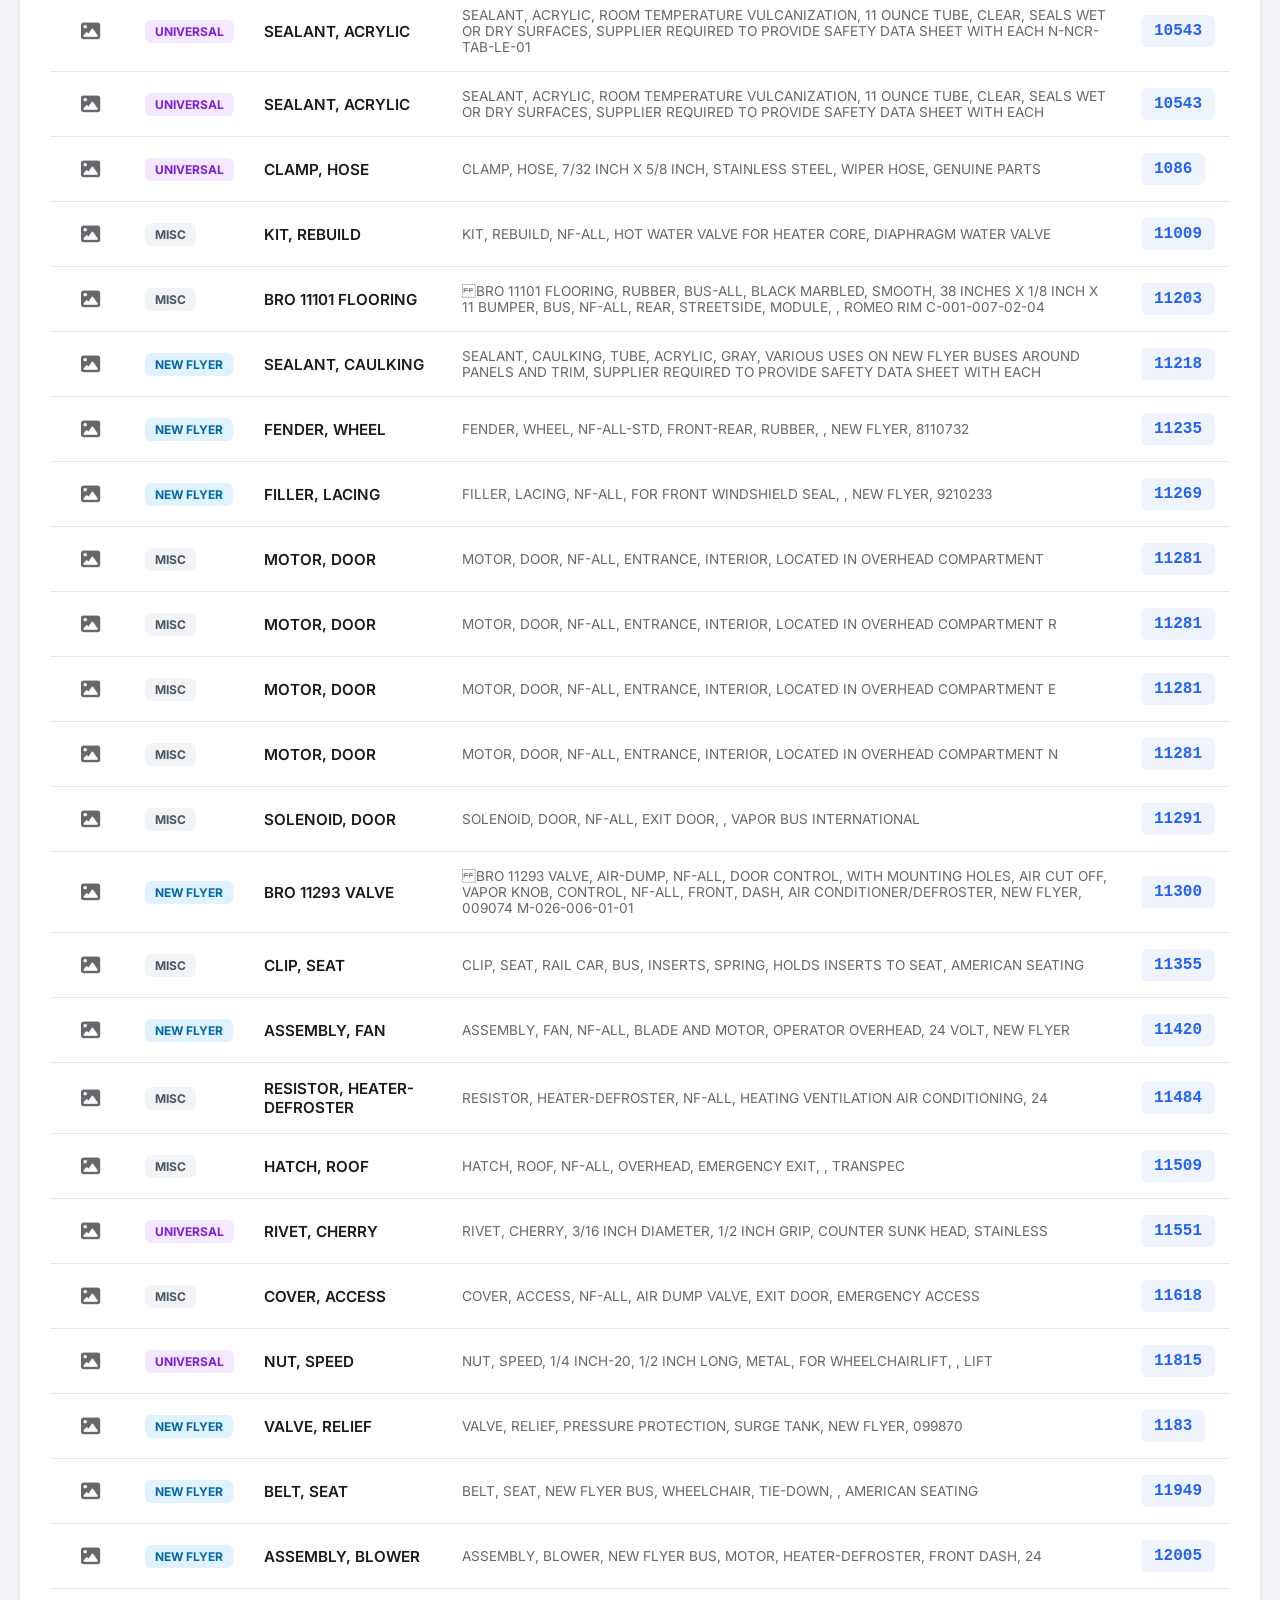
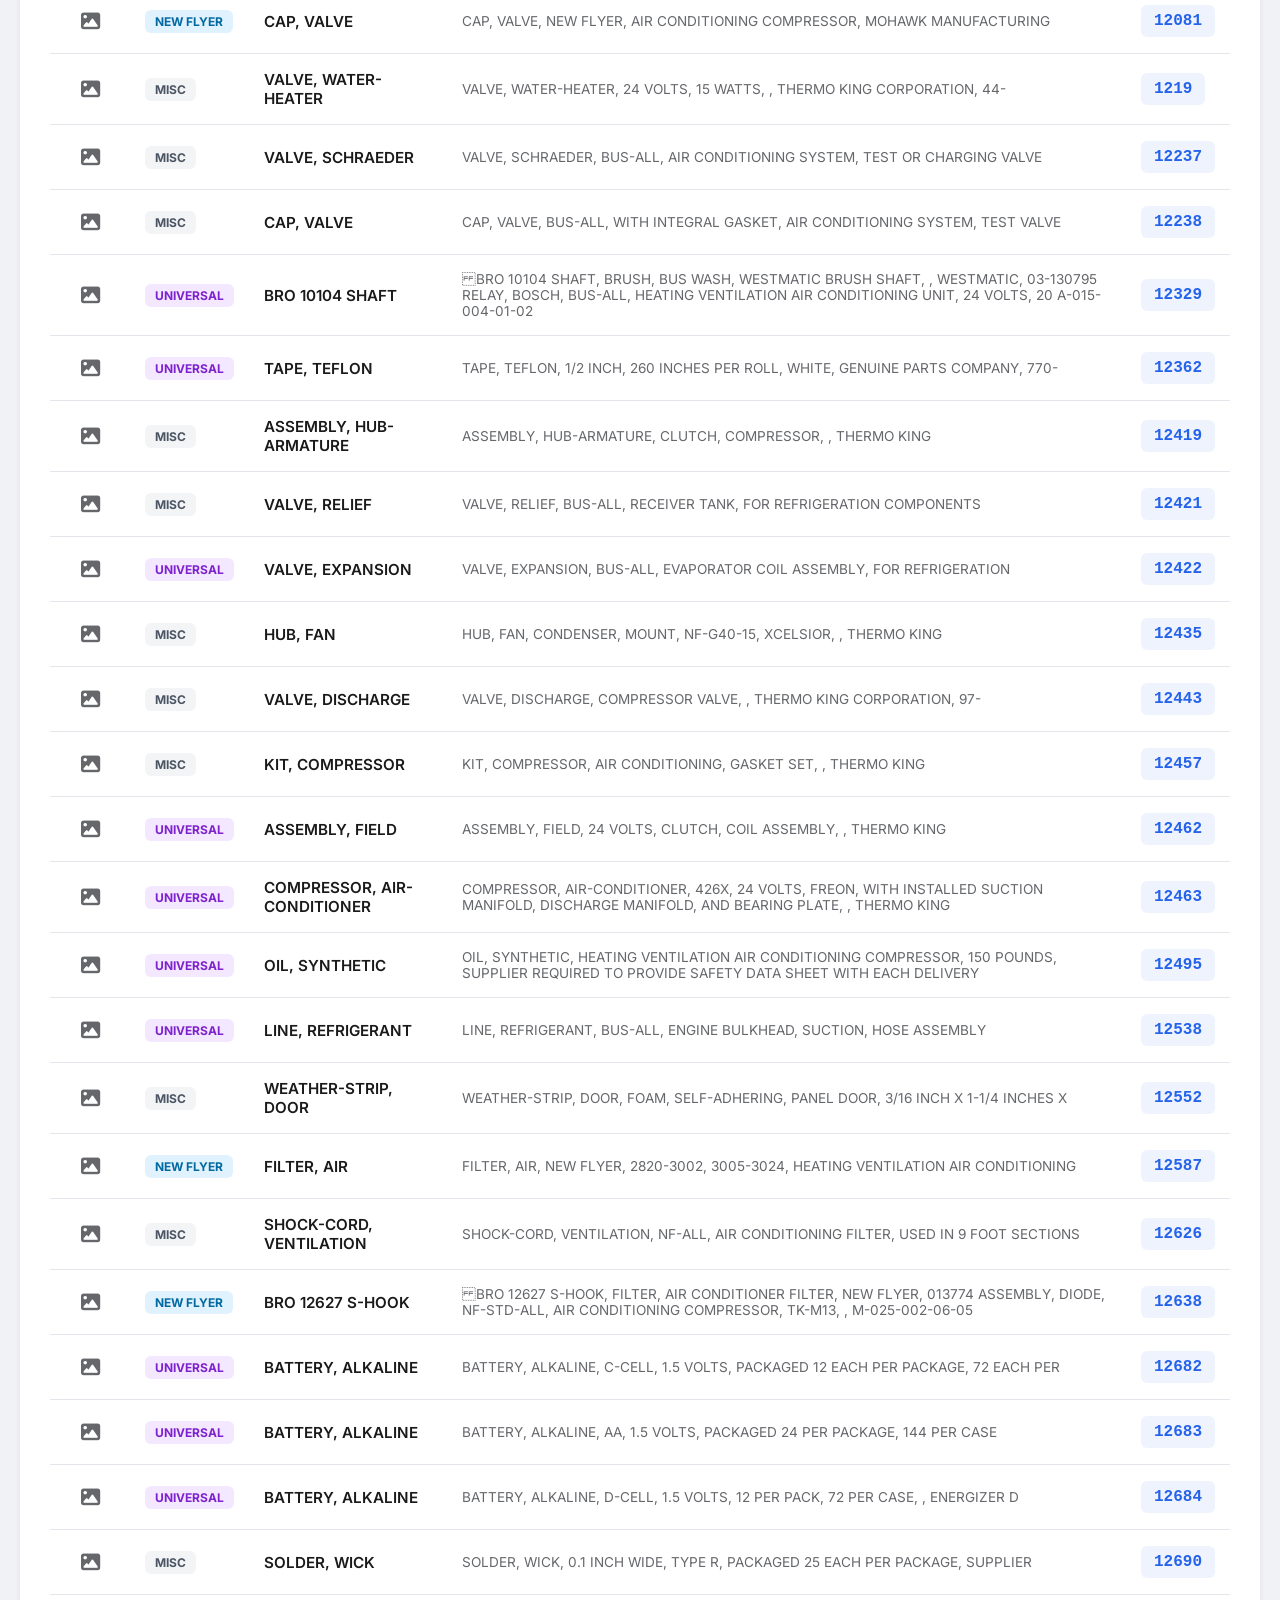
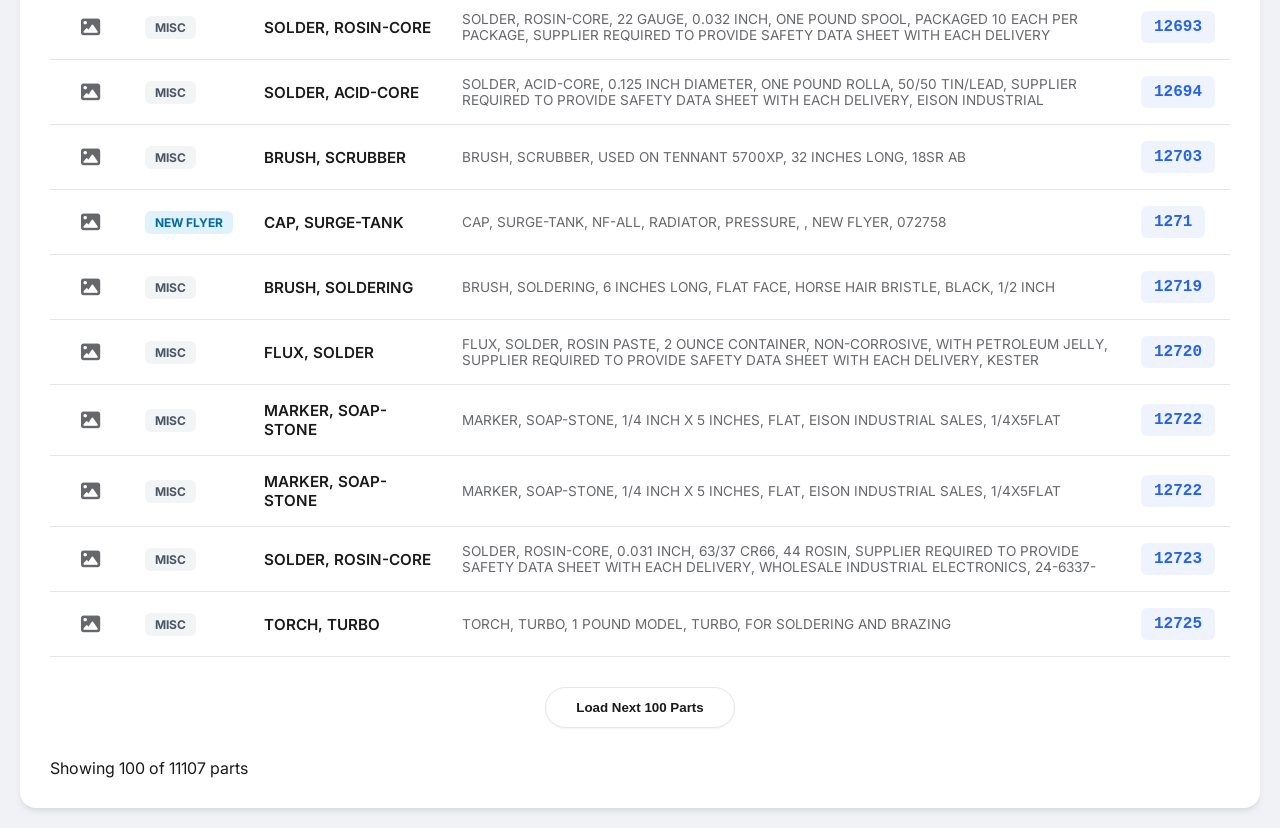
==== commit 52ba0ad6: "Overhaul Total items" ====
--- a/index.html
+++ b/index.html
@@ -6,6 +6,7 @@
     <title>Parts Database</title>
     <link rel="stylesheet" href="style.css">
     <link rel="stylesheet" href="https://cdnjs.cloudflare.com/ajax/libs/font-awesome/6.4.0/css/all.min.css">
+    <link href="https://fonts.googleapis.com/css2?family=Inter:wght@400;600;800&display=swap" rel="stylesheet">
 </head>
 <body>
 
@@ -13,17 +14,36 @@
         <header class="top-header">
             <div class="header-left">
                 <h1><i class="fa-solid fa-bus logo-icon"></i> Parts Database</h1>
-                <p class="subtitle">Total Items: <span id="total-count">0</span></p>
+                <p class="subtitle">MARTA Transit Inventory System</p>
             </div>
             <div class="header-right">
                 <div class="search-box">
                     <i class="fa-solid fa-magnifying-glass"></i>
-                    <input type="text" id="searchInput" placeholder="Search...">
+                    <input type="text" id="searchInput" placeholder="Search part #, desc, bin...">
                 </div>
                 <button id="btnZoom" class="icon-btn" title="Toggle Text Size">AA</button>
                 <button id="btnTheme" class="icon-btn" title="Toggle Dark Mode"><i class="fa-solid fa-sun"></i></button>
             </div>
         </header>
+
+        <div class="stats-grid">
+            <div class="stat-card">
+                <div class="stat-value" id="stat-total">0</div>
+                <div class="stat-label">Total Parts</div>
+            </div>
+            <div class="stat-card blue">
+                <div class="stat-value" id="stat-nf">0</div>
+                <div class="stat-label">New Flyer</div>
+            </div>
+            <div class="stat-card green">
+                <div class="stat-value" id="stat-gillig">0</div>
+                <div class="stat-label">Gillig</div>
+            </div>
+            <div class="stat-card purple">
+                <div class="stat-value" id="stat-uni">0</div>
+                <div class="stat-label">Universal</div>
+            </div>
+        </div>
 
         <div class="controls-row">
             <div class="filter-section">
@@ -40,23 +60,20 @@
                 <thead>
                     <tr>
                         <th class="col-img">VIEW</th>
-                        <th class="sortable" data-sort="category">
-                            CATEGORY <i class="fa-solid fa-sort sort-icon"></i>
-                        </th>
-                        <th class="sortable" data-sort="shortDescription">
-                            SHORT DESC <i class="fa-solid fa-sort sort-icon"></i>
-                        </th>
-                        <th class="sortable" data-sort="description">
-                            FULL DESCRIPTION <i class="fa-solid fa-sort sort-icon"></i>
-                        </th>
-                        <th class="sortable active-asc" data-sort="partNumber">
-                            PART NUMBER <i class="fa-solid fa-sort-up sort-icon"></i>
-                        </th>
+                        <th class="sortable" data-sort="category">CAT <i class="fa-solid fa-sort"></i></th>
+                        <th class="sortable" data-sort="shortDescription">ITEM NAME <i class="fa-solid fa-sort"></i></th>
+                        <th class="sortable" data-sort="description">FULL DESCRIPTION <i class="fa-solid fa-sort"></i></th>
+                        <th class="sortable active-asc" data-sort="partNumber">PART # <i class="fa-solid fa-sort-up"></i></th>
                     </tr>
                 </thead>
-                <tbody id="tableBody">
-                    </tbody>
+                <tbody id="tableBody"></tbody>
             </table>
+            
+            <div id="noResults" class="empty-state" style="display: none;">
+                <i class="fa-regular fa-folder-open"></i>
+                <h3>No parts found</h3>
+                <p>Try searching for a different number or keyword.</p>
+            </div>
         </div>
 
         <div class="load-more-container">
@@ -66,7 +83,7 @@
         <div class="footer-status">Showing <span id="showing-count">0</span> parts</div>
     </div>
 
-    <div id="copyToast"><i class="fa-solid fa-check"></i> Part Number Copied!</div>
+    <div id="copyToast"><i class="fa-solid fa-check"></i> Copied!</div>
 
     <script src="script.js"></script>
 </body>
--- a/style.css
+++ b/style.css
@@ -1,126 +1,129 @@
-/* --- DEFAULTS (Light Mode) --- */
+/* --- DEFAULTS --- */
 :root {
-    --bg-app: #f8f9fa;       
+    --bg-app: #f0f2f5;       /* Slightly darker gray for better contrast */
     --bg-panel: #ffffff;     
-    --text-primary: #212529; 
-    --text-secondary: #6c757d; 
-    --border-color: #dee2e6; 
-    --accent-color: #0d6efd; 
-    --highlight-bg: #e9ecef; 
-}
-
-/* --- Dark Mode --- */
+    --text-primary: #1a1a1a; 
+    --text-secondary: #65676b; 
+    --border-color: #e4e6eb; 
+    --accent-color: #2563eb; 
+    --highlight-bg: #f8f9fa; 
+    --shadow-sm: 0 1px 2px rgba(0,0,0,0.05);
+    --shadow-md: 0 4px 6px -1px rgba(0,0,0,0.1);
+}
+
 body.dark-mode {
-    --bg-app: #121212;
-    --bg-panel: #1e1e1e;
-    --text-primary: #e0e0e0;
-    --text-secondary: #a0a0a0;
-    --border-color: #333333;
-    --highlight-bg: #2c2c2c;
-}
-
-/* Zoom settings */
+    --bg-app: #18191a;
+    --bg-panel: #242526;
+    --text-primary: #e4e6eb;
+    --text-secondary: #b0b3b8;
+    --border-color: #3e4042;
+    --highlight-bg: #3a3b3c;
+}
+
+/* Base Settings */
 html { font-size: 16px; transition: font-size 0.2s ease; }
 html.zoom-medium { font-size: 19px; } 
 html.zoom-large { font-size: 22px; }
 
 body {
     margin: 0; padding: 20px;
-    font-family: -apple-system, BlinkMacSystemFont, "Segoe UI", Roboto, Arial, sans-serif;
+    font-family: 'Inter', system-ui, sans-serif; /* Modern Font */
     background-color: var(--bg-app); color: var(--text-primary);
 }
 
 .main-container {
     max-width: 1300px; margin: 0 auto;
-    background-color: var(--bg-panel); padding: 25px;
-    border-radius: 12px; box-shadow: 0 2px 10px rgba(0,0,0,0.05);
-}
-
-/* Zoom Container Width Fix */
+    background-color: var(--bg-panel); padding: 30px;
+    border-radius: 16px; box-shadow: var(--shadow-md);
+}
+
 html.zoom-medium .main-container, html.zoom-large .main-container { max-width: 98%; }
 
-/* --- STICKY HEADER --- */
+/* --- HEADER --- */
 .top-header {
-    /* Sticky Magic */
-    position: sticky; 
-    top: 0; 
-    z-index: 500; /* Stays on top of everything */
-    background-color: var(--bg-panel); /* Solid background so text doesn't overlap */
-    
-    /* Layout */
-    display: flex; justify-content: space-between; align-items: flex-start;
-    margin-bottom: 25px; 
-    border-bottom: 1px solid var(--border-color);
-    flex-wrap: wrap; 
-    gap: 15px;
-
-    /* Fix to make it cover the top padding of the container */
-    margin-top: -25px; 
-    padding-top: 25px; 
-    padding-bottom: 20px;
-}
-
-.header-left h1 { margin: 0; font-size: 1.6rem; display: flex; align-items: center; }
+    position: sticky; top: 0; z-index: 500;
+    background-color: var(--bg-panel);
+    display: flex; justify-content: space-between; align-items: center;
+    margin-bottom: 25px; padding-bottom: 20px; border-bottom: 1px solid var(--border-color);
+    margin-top: -30px; padding-top: 30px; /* Sticky Fix */
+    flex-wrap: wrap; gap: 15px;
+}
+
+.header-left h1 { margin: 0; font-size: 1.8rem; font-weight: 800; letter-spacing: -0.5px; }
 .logo-icon { color: var(--accent-color); margin-right: 10px; }
-
-.header-right { display: flex; gap: 10px; align-items: center; }
+.subtitle { margin: 2px 0 0 0; color: var(--text-secondary); font-size: 0.9rem; font-weight: 500; }
+
+.header-right { display: flex; gap: 10px; }
 
 .search-box {
     display: flex; align-items: center; background: var(--bg-app);
-    border: 1px solid var(--border-color); padding: 8px 15px;
-    border-radius: 6px; width: 300px;
+    border: 1px solid transparent; padding: 10px 15px;
+    border-radius: 50px; width: 320px; transition: all 0.2s;
+}
+.search-box:focus-within {
+    background: var(--bg-panel); border-color: var(--accent-color);
+    box-shadow: 0 0 0 3px rgba(37, 99, 235, 0.1);
 }
 .search-box input {
     border: none; background: transparent; outline: none;
     color: var(--text-primary); width: 100%; font-size: 0.95rem; margin-left: 10px;
 }
-.search-box i { color: var(--text-secondary); }
 
 .icon-btn {
-    background: var(--bg-app); border: 1px solid var(--border-color);
-    color: var(--text-secondary); width: 40px; height: 40px;
-    border-radius: 6px; cursor: pointer; font-size: 1.1rem;
-    transition: all 0.2s;
-    flex-shrink: 0;
-}
-.icon-btn:hover { background: var(--border-color); color: var(--text-primary); }
-
-/* Controls */
+    background: var(--bg-app); border: none; color: var(--text-secondary);
+    width: 42px; height: 42px; border-radius: 50%; cursor: pointer;
+    font-size: 1.1rem; transition: all 0.2s; display: flex; align-items: center; justify-content: center;
+}
+.icon-btn:hover { background: var(--border-color); color: var(--text-primary); transform: scale(1.05); }
+
+/* --- NEW STATS GRID --- */
+.stats-grid {
+    display: grid; grid-template-columns: repeat(auto-fit, minmax(150px, 1fr));
+    gap: 15px; margin-bottom: 30px;
+}
+.stat-card {
+    background: var(--bg-app); padding: 15px; border-radius: 12px;
+    text-align: center; border: 1px solid var(--border-color);
+}
+.stat-value { font-size: 1.8rem; font-weight: 800; color: var(--text-primary); }
+.stat-label { font-size: 0.85rem; color: var(--text-secondary); font-weight: 600; text-transform: uppercase; }
+
+/* Stat Colors */
+.stat-card.blue .stat-value { color: #2563eb; }
+.stat-card.green .stat-value { color: #16a34a; }
+.stat-card.purple .stat-value { color: #9333ea; }
+
+/* Filters */
 .controls-row { margin-bottom: 20px; }
-.filter-section { display: flex; gap: 8px; flex-wrap: wrap; }
+.filter-section { display: flex; gap: 10px; overflow-x: auto; padding-bottom: 5px; }
 .filter-pill {
-    background: var(--bg-app); border: 1px solid var(--border-color);
-    color: var(--text-secondary); padding: 6px 16px; border-radius: 20px;
-    cursor: pointer; font-weight: 600; font-size: 0.85rem; transition: all 0.2s;
-    white-space: nowrap; 
-}
-.filter-pill:hover, .filter-pill.active {
-    background: var(--accent-color); color: white; border-color: var(--accent-color);
+    background: var(--bg-app); border: none; color: var(--text-secondary);
+    padding: 8px 18px; border-radius: 50px; cursor: pointer;
+    font-weight: 600; font-size: 0.9rem; transition: all 0.2s; white-space: nowrap;
+}
+.filter-pill:hover { background: var(--border-color); }
+.filter-pill.active {
+    background: var(--text-primary); color: var(--bg-panel); /* High Contrast Active */
 }
 
 /* Table */
-.table-wrapper { overflow-x: auto; }
-.parts-table { width: 100%; border-collapse: collapse; text-align: left; }
-
+.parts-table { width: 100%; border-collapse: separate; border-spacing: 0; text-align: left; }
 .parts-table th {
-    padding: 12px; color: var(--text-secondary); font-weight: 600;
+    padding: 15px; color: var(--text-secondary); font-weight: 700;
     font-size: 0.75rem; letter-spacing: 0.5px; border-bottom: 2px solid var(--border-color);
     white-space: nowrap;
 }
-
-.sortable { cursor: pointer; transition: color 0.2s; }
-.sortable:hover { color: var(--accent-color); }
-.sort-icon { margin-left: 5px; opacity: 0.3; }
-.parts-table th.active-asc, .parts-table th.active-desc {
-    color: var(--accent-color); border-bottom: 2px solid var(--accent-color);
-}
-.parts-table th.active-asc .sort-icon, .parts-table th.active-desc .sort-icon { opacity: 1; }
+.sortable:hover { color: var(--accent-color); cursor: pointer; }
 
 .parts-table td {
-    padding: 14px 12px; border-bottom: 1px solid var(--border-color);
-    vertical-align: middle; font-size: 0.9rem;
-}
-.parts-table tr:hover { background-color: var(--highlight-bg); }
+    padding: 16px 15px; border-bottom: 1px solid var(--border-color);
+    vertical-align: middle; font-size: 0.95rem;
+}
+.parts-table tr { transition: all 0.1s ease-in-out; }
+.parts-table tr:hover {
+    background-color: var(--highlight-bg);
+    transform: scale(1.002); /* Subtle lift */
+}
 
 /* Columns */
 .col-img { width: 50px; text-align: center; }
@@ -128,155 +131,79 @@
 .img-link:hover { color: var(--accent-color); }
 
 .part-btn {
-    font-family: 'Courier New', monospace;
-    font-weight: 800;
-    font-size: 1.05rem;
-    color: var(--accent-color);
-    background-color: rgba(13, 110, 253, 0.1); 
-    padding: 8px 14px;
-    border-radius: 6px;
-    cursor: pointer;
-    display: inline-block;
-    border: 1px solid transparent;
-    transition: all 0.2s cubic-bezier(0.175, 0.885, 0.32, 1.275);
-    user-select: all;
+    font-family: 'Courier New', monospace; font-weight: 700; font-size: 1rem;
+    color: var(--accent-color); background-color: rgba(37, 99, 235, 0.08); 
+    padding: 6px 12px; border-radius: 6px; cursor: pointer;
+    display: inline-block; border: 1px solid transparent; transition: all 0.2s;
     white-space: nowrap;
 }
 .part-btn:hover {
-    transform: scale(1.1);
-    background-color: var(--accent-color);
-    color: white;
-    box-shadow: 0 4px 6px rgba(13, 110, 253, 0.3);
-}
-.part-btn:active { transform: scale(0.95); }
+    background-color: var(--accent-color); color: white;
+    box-shadow: 0 4px 10px rgba(37, 99, 235, 0.3); transform: translateY(-1px);
+}
 
 /* Badges */
 .badge-cat {
-    padding: 3px 8px; border-radius: 4px; font-size: 0.75rem; font-weight: 700;
-    text-transform: uppercase; border: 1px solid transparent;
-    white-space: nowrap;
-    display: inline-block;
-}
-.badge-cat.new-flyer { background-color: #e0f2fe; color: #0284c7; border-color: #bae6fd; } 
-.badge-cat.gillig { background-color: #dcfce7; color: #16a34a; border-color: #bbf7d0; } 
-.badge-cat.universal { background-color: #f3e8ff; color: #9333ea; border-color: #e9d5ff; } 
-.badge-cat.misc { background-color: #f1f5f9; color: #64748b; border-color: #e2e8f0; } 
-
-/* Dark Mode fixes */
-body.dark-mode .badge-cat.new-flyer { background-color: #0c4a6e; color: #7dd3fc; border-color: #075985; }
-body.dark-mode .badge-cat.gillig { background-color: #14532d; color: #86efac; border-color: #166534; }
-body.dark-mode .badge-cat.universal { background-color: #581c87; color: #d8b4fe; border-color: #6b21a8; }
-body.dark-mode .badge-cat.misc { background-color: #334155; color: #cbd5e1; border-color: #475569; }
-body.dark-mode .part-btn { background-color: rgba(13, 110, 253, 0.2); }
+    padding: 4px 10px; border-radius: 6px; font-size: 0.75rem; font-weight: 700;
+    text-transform: uppercase; white-space: nowrap; display: inline-block;
+}
+.badge-cat.new-flyer { background: #e0f2fe; color: #0369a1; } 
+.badge-cat.gillig { background: #dcfce7; color: #15803d; } 
+.badge-cat.universal { background: #f3e8ff; color: #7e22ce; } 
+.badge-cat.misc { background: #f3f4f6; color: #4b5563; }
+body.dark-mode .badge-cat.misc { background: #374151; color: #d1d5db; }
+
+/* Empty State */
+.empty-state {
+    text-align: center; padding: 60px 20px; color: var(--text-secondary);
+}
+.empty-state i { font-size: 3rem; margin-bottom: 15px; opacity: 0.5; }
+.empty-state h3 { margin: 0; color: var(--text-primary); }
 
 /* Load More */
-.load-more-container { text-align: center; margin: 20px 0; }
+.load-more-container { text-align: center; margin: 30px 0; }
 .load-more-btn {
-    background-color: var(--bg-panel); border: 1px solid var(--border-color);
-    color: var(--text-secondary); padding: 10px 30px;
-    border-radius: 20px; cursor: pointer; font-weight: 600; transition: all 0.2s;
-}
-.load-more-btn:hover {
-    border-color: var(--accent-color); color: var(--accent-color); background-color: var(--highlight-bg);
-}
+    background: var(--bg-panel); border: 1px solid var(--border-color);
+    color: var(--text-primary); padding: 12px 30px; border-radius: 50px;
+    font-weight: 600; cursor: pointer; transition: all 0.2s;
+    box-shadow: var(--shadow-sm);
+}
+.load-more-btn:hover { transform: translateY(-2px); box-shadow: var(--shadow-md); }
 
 /* Toast */
 #copyToast {
-    visibility: hidden; min-width: 250px; background-color: #333; color: #fff;
-    text-align: center; border-radius: 8px; padding: 16px; position: fixed;
-    z-index: 1000; left: 50%; bottom: 30px; transform: translateX(-50%);
-    font-size: 1rem; box-shadow: 0 4px 12px rgba(0,0,0,0.3);
-    opacity: 0; transition: opacity 0.3s, bottom 0.3s;
+    visibility: hidden; background: #333; color: white;
+    padding: 12px 24px; border-radius: 50px; position: fixed;
+    bottom: 30px; left: 50%; transform: translateX(-50%);
+    box-shadow: 0 5px 15px rgba(0,0,0,0.3); font-weight: 600;
+    opacity: 0; transition: all 0.3s;
 }
 #copyToast.show { visibility: visible; opacity: 1; bottom: 50px; }
 
-/* ========================================= */
-/* MOBILE RESPONSIVENESS (Max Width 768px)   */
-/* ========================================= */
+/* Mobile */
 @media screen and (max-width: 768px) {
-    body { padding: 0; }
+    .main-container { padding: 15px; border-radius: 0; }
+    .top-header { margin-top: -15px; padding: 15px; }
+    .header-right, .stats-grid { width: 100%; }
+    .search-box { width: 100%; }
+    .parts-table thead { display: none; }
+    .parts-table tr, .parts-table td { display: block; width: 100%; }
+    .parts-table tr { 
+        margin-bottom: 15px; border: 1px solid var(--border-color);
+        border-radius: 12px; padding: 15px;
+    }
+    .parts-table td {
+        display: flex; justify-content: space-between; text-align: right; padding: 8px 0;
+    }
+    .parts-table td::before { content: attr(data-label); font-weight: 600; color: var(--text-secondary); font-size: 0.8rem; }
+    .col-img { display: none; }
     
-    .main-container { 
-        padding: 15px; 
-        border-radius: 0; /* Full screen feel */
-        box-shadow: none;
-    }
-
-    /* Stack Header elements */
-    .top-header { 
-        flex-direction: column; 
-        align-items: stretch; 
-        gap: 15px; 
-        
-        /* Ensure it sticks to the very top on mobile */
-        margin-top: -15px; 
-        margin-left: -15px; 
-        margin-right: -15px; 
-        padding: 15px 15px 20px 15px;
-        box-shadow: 0 2px 5px rgba(0,0,0,0.05); /* Add subtle shadow when sticky */
-    }
-
-    .header-right { justify-content: space-between; width: 100%; }
-    .search-box { width: 100%; flex-grow: 1; }
-
-    /* Scrollable Filters */
-    .filter-section { 
-        overflow-x: auto; 
-        flex-wrap: nowrap; 
-        padding-bottom: 5px; 
-        -webkit-overflow-scrolling: touch; 
-    }
-
-    /* --- CARD VIEW FOR TABLE --- */
-    .parts-table thead { display: none; } 
-
-    .parts-table, .parts-table tbody, .parts-table tr, .parts-table td {
-        display: block; width: 100%;
-    }
-
-    .parts-table tr {
-        margin-bottom: 15px;
-        background: var(--bg-panel);
-        border: 1px solid var(--border-color);
-        border-radius: 8px;
-        padding: 15px;
-        box-shadow: 0 1px 3px rgba(0,0,0,0.05);
-    }
-
-    .parts-table td {
-        padding: 8px 0;
-        border-bottom: 1px solid var(--border-color);
-        display: flex; justify-content: space-between; align-items: center;
-        text-align: right;
-    }
+    .parts-table td[data-label="Part Number"] { justify-content: center; padding-bottom: 15px; border-bottom: 1px solid var(--border-color); }
+    .parts-table td[data-label="Part Number"]::before { display: none; }
     
-    .parts-table td:last-child { border-bottom: none; }
-
-    .parts-table td::before {
-        content: attr(data-label);
-        font-weight: 600; color: var(--text-secondary); font-size: 0.8rem;
-        text-transform: uppercase; margin-right: 15px; text-align: left;
-    }
-
-    .col-img { display: none !important; }
-
-    /* Part Number Mobile Style */
-    .parts-table td[data-label="Part Number"] {
-        order: -1; 
-        border-bottom: 1px solid var(--border-color);
-        padding-bottom: 10px; margin-bottom: 5px;
-        justify-content: center;
-    }
-    .parts-table td[data-label="Part Number"]::before { display: none; } 
+    .parts-table td[data-label="Short Desc"] { display: block; text-align: left; font-size: 1.1rem; color: var(--text-primary); }
+    .parts-table td[data-label="Short Desc"]::before { display: none; }
     
-    .parts-table td[data-label="Short Desc"] {
-        font-size: 1.1rem; font-weight: 700; color: var(--text-primary);
-        text-align: left; display: block;
-    }
-    .parts-table td[data-label="Short Desc"]::before { display: none; }
-
-    .parts-table td[data-label="Full Desc"] {
-        display: block; text-align: left; margin-top: 5px;
-    }
+    .parts-table td[data-label="Full Desc"] { display: block; text-align: left; margin-top: 5px; }
     .parts-table td[data-label="Full Desc"]::before { display: none; }
 }
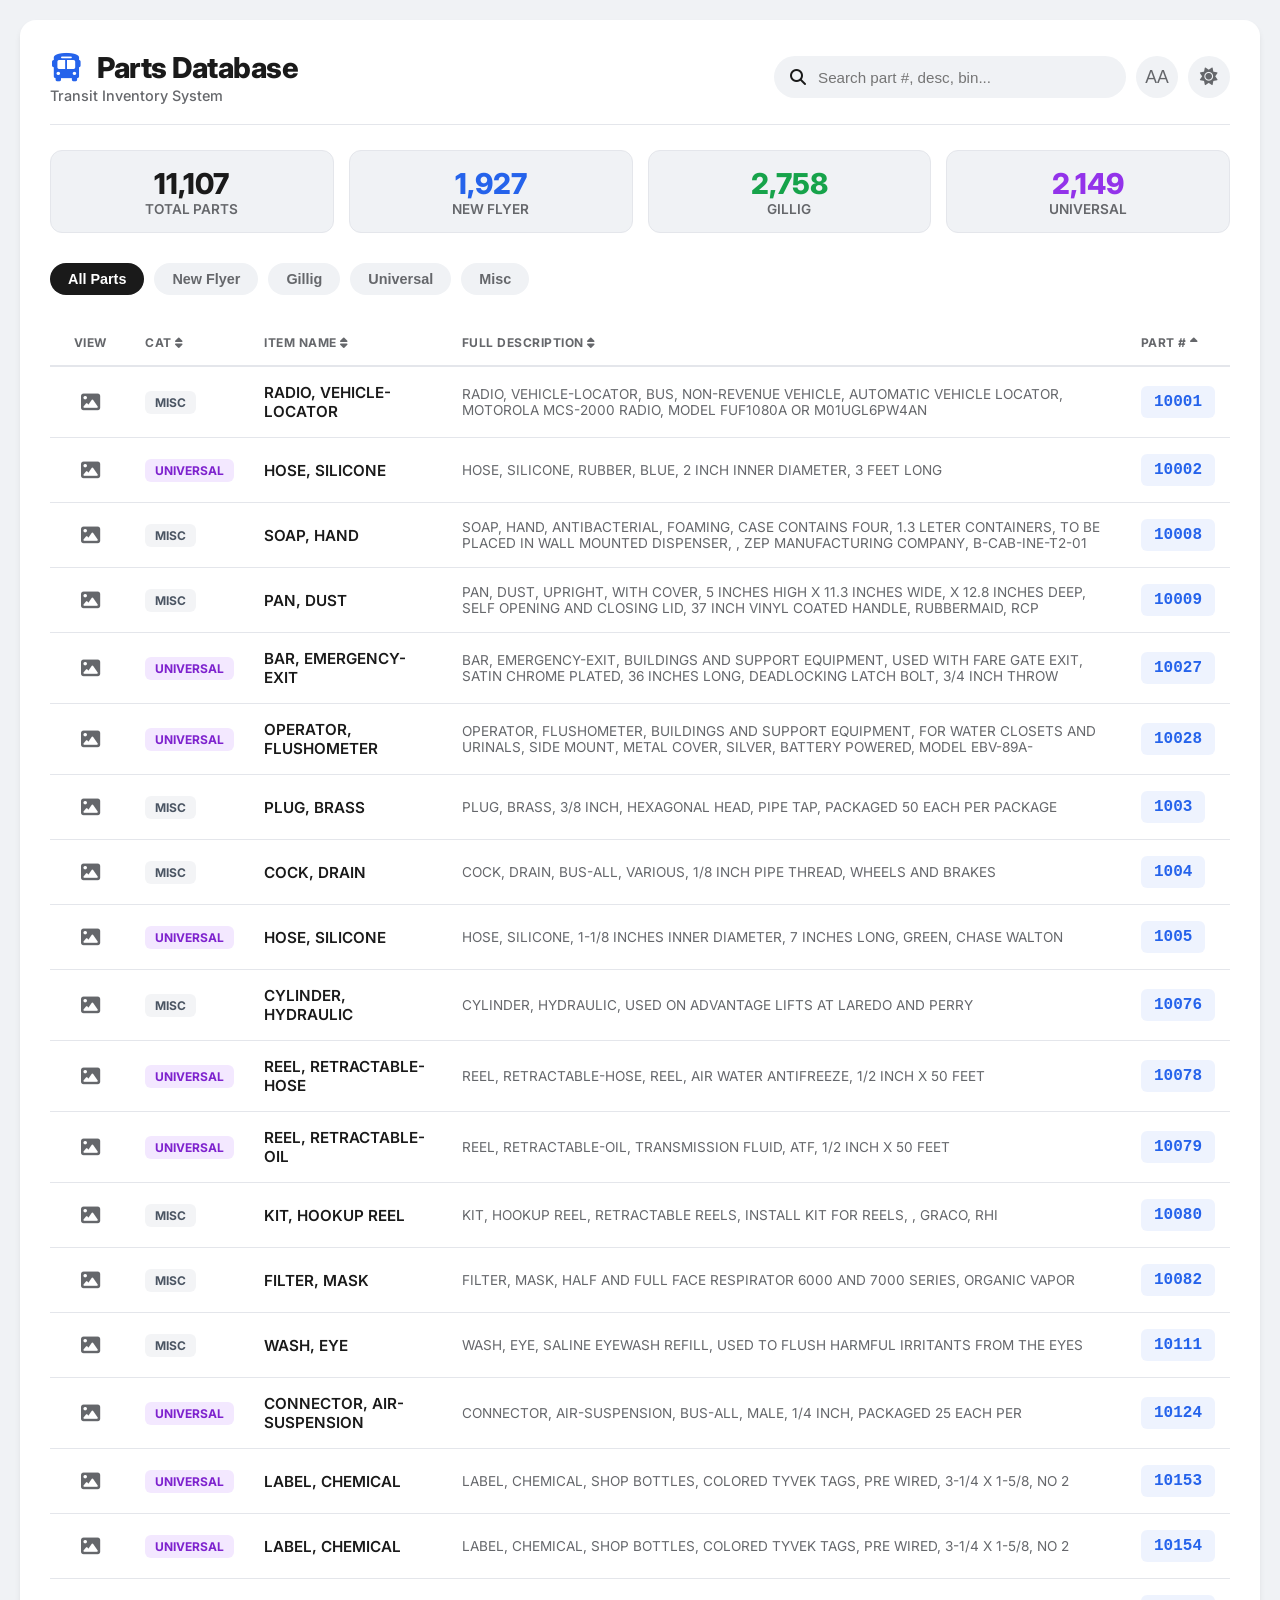
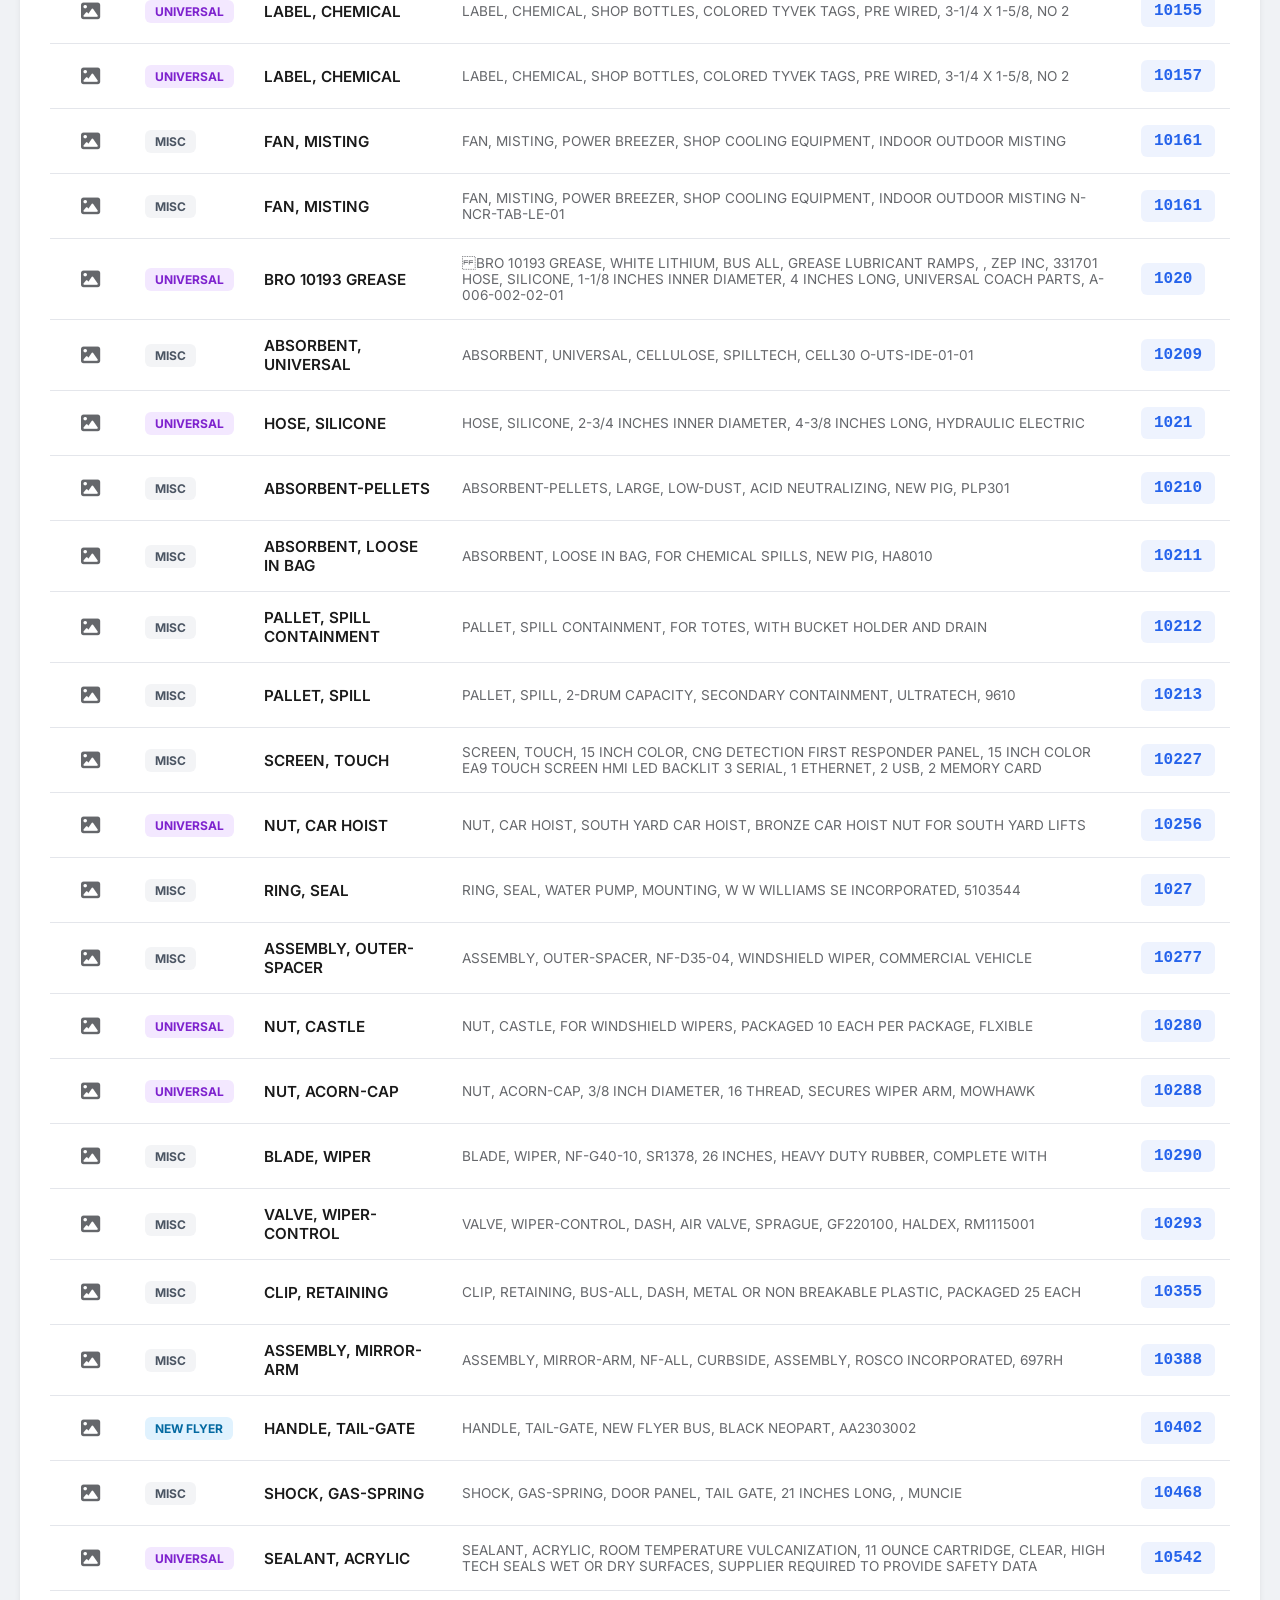
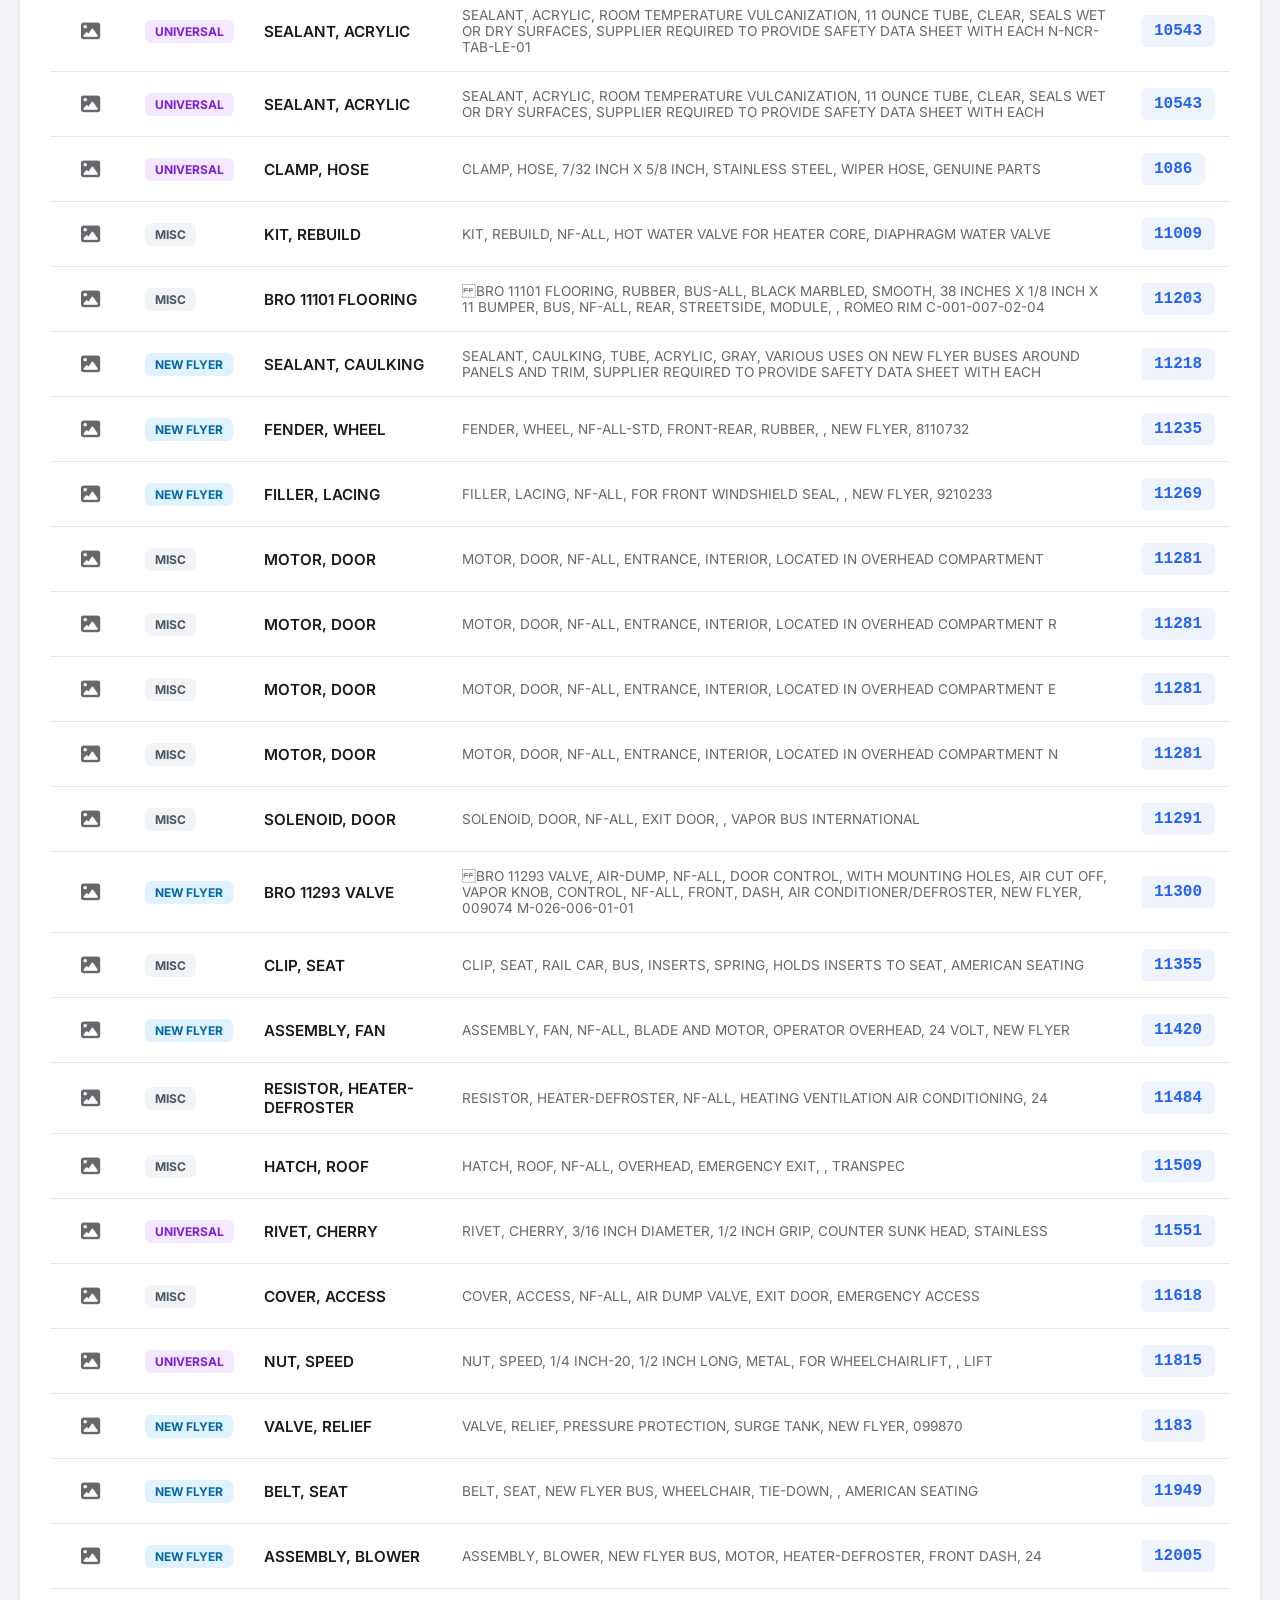
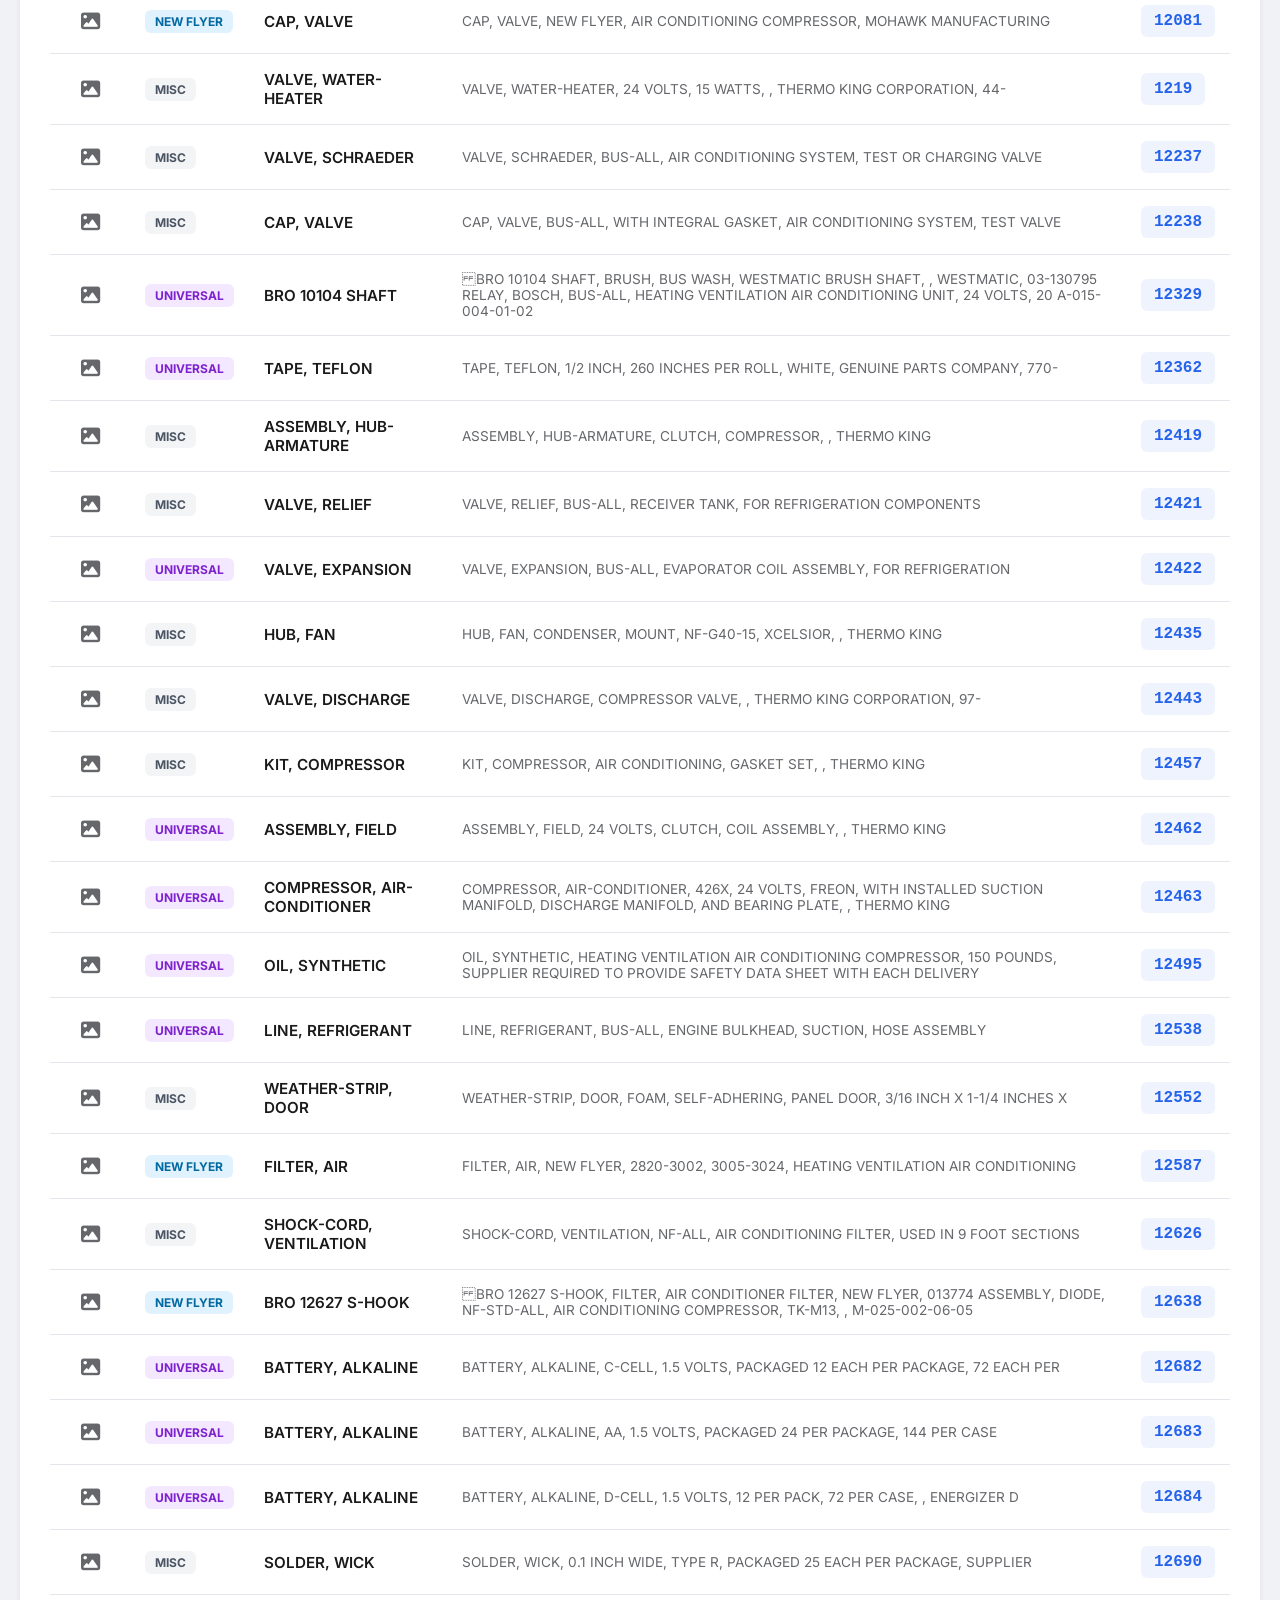
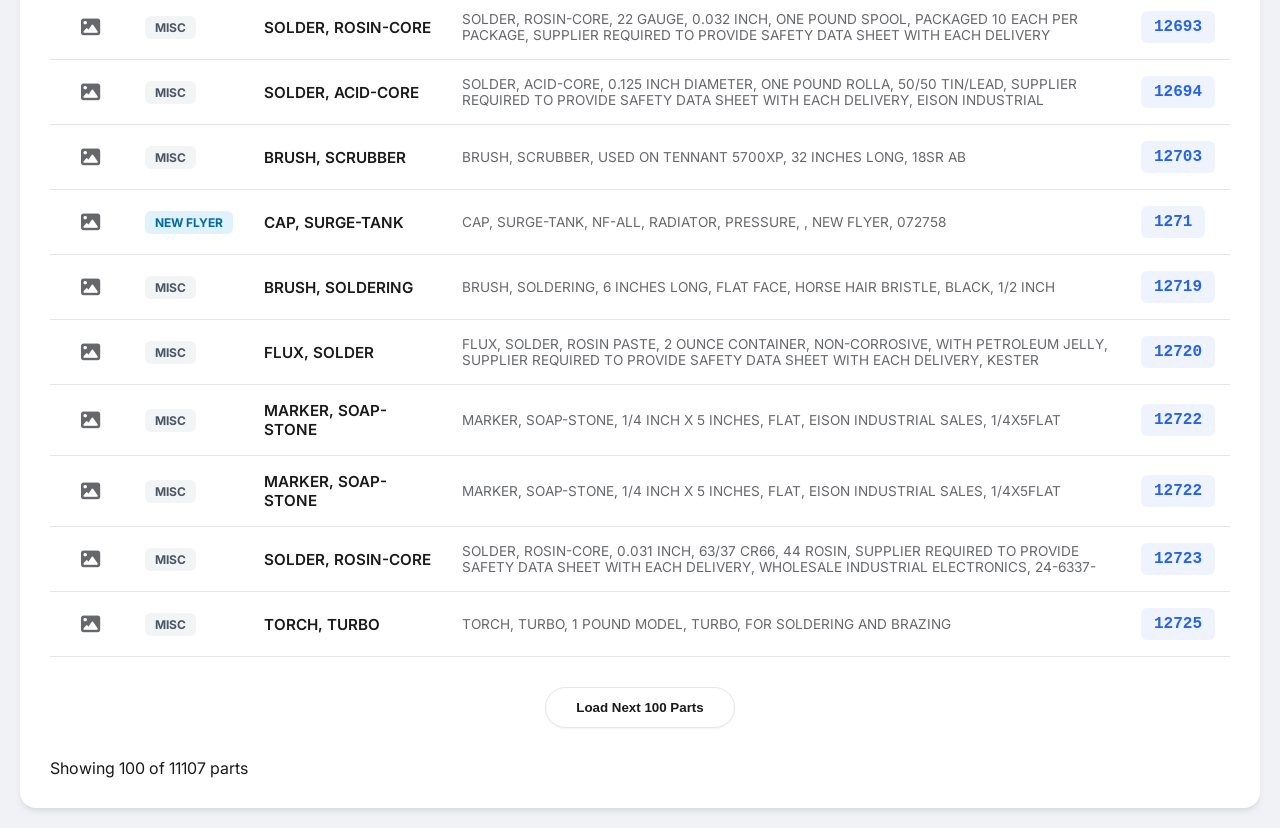
==== commit 68ae538d: "Overhaul Total items" ====
--- a/index.html
+++ b/index.html
@@ -14,7 +14,7 @@
         <header class="top-header">
             <div class="header-left">
                 <h1><i class="fa-solid fa-bus logo-icon"></i> Parts Database</h1>
-                <p class="subtitle">MARTA Transit Inventory System</p>
+                <p class="subtitle">Transit Inventory System</p>
             </div>
             <div class="header-right">
                 <div class="search-box">
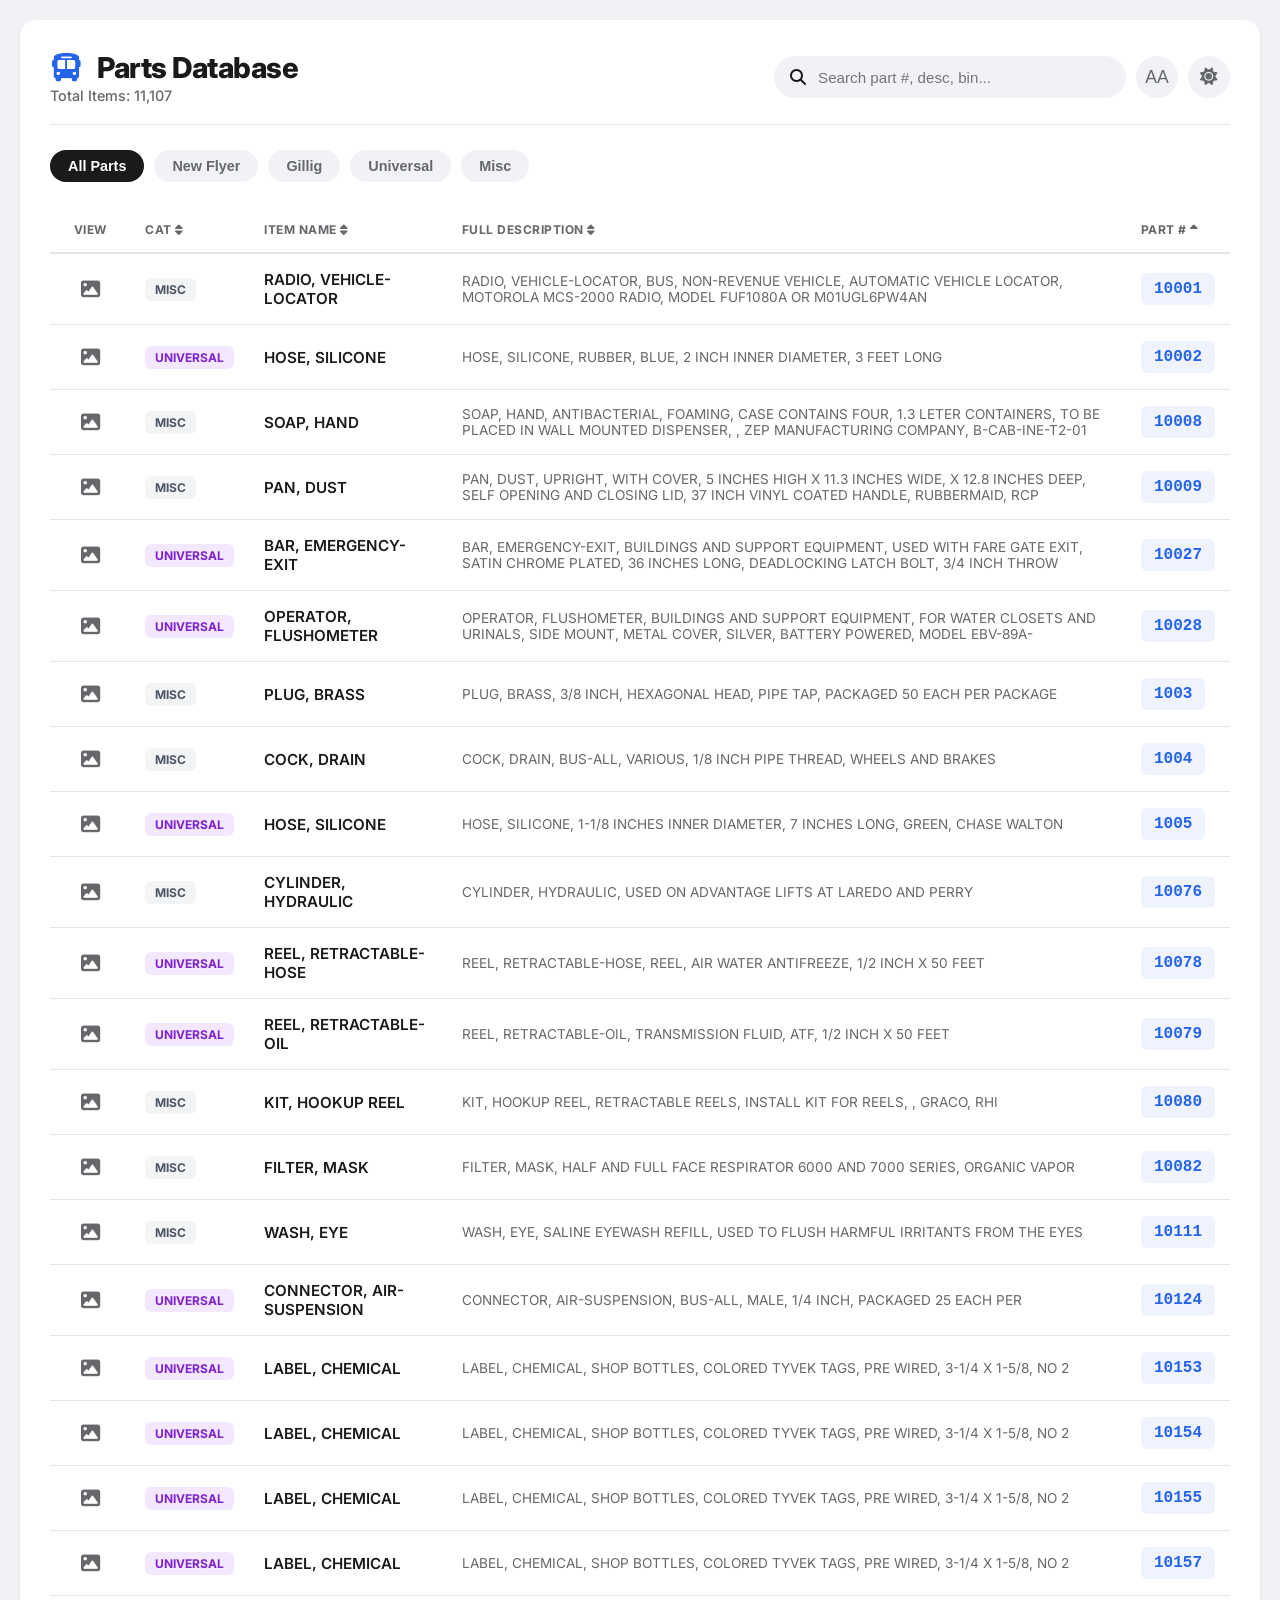
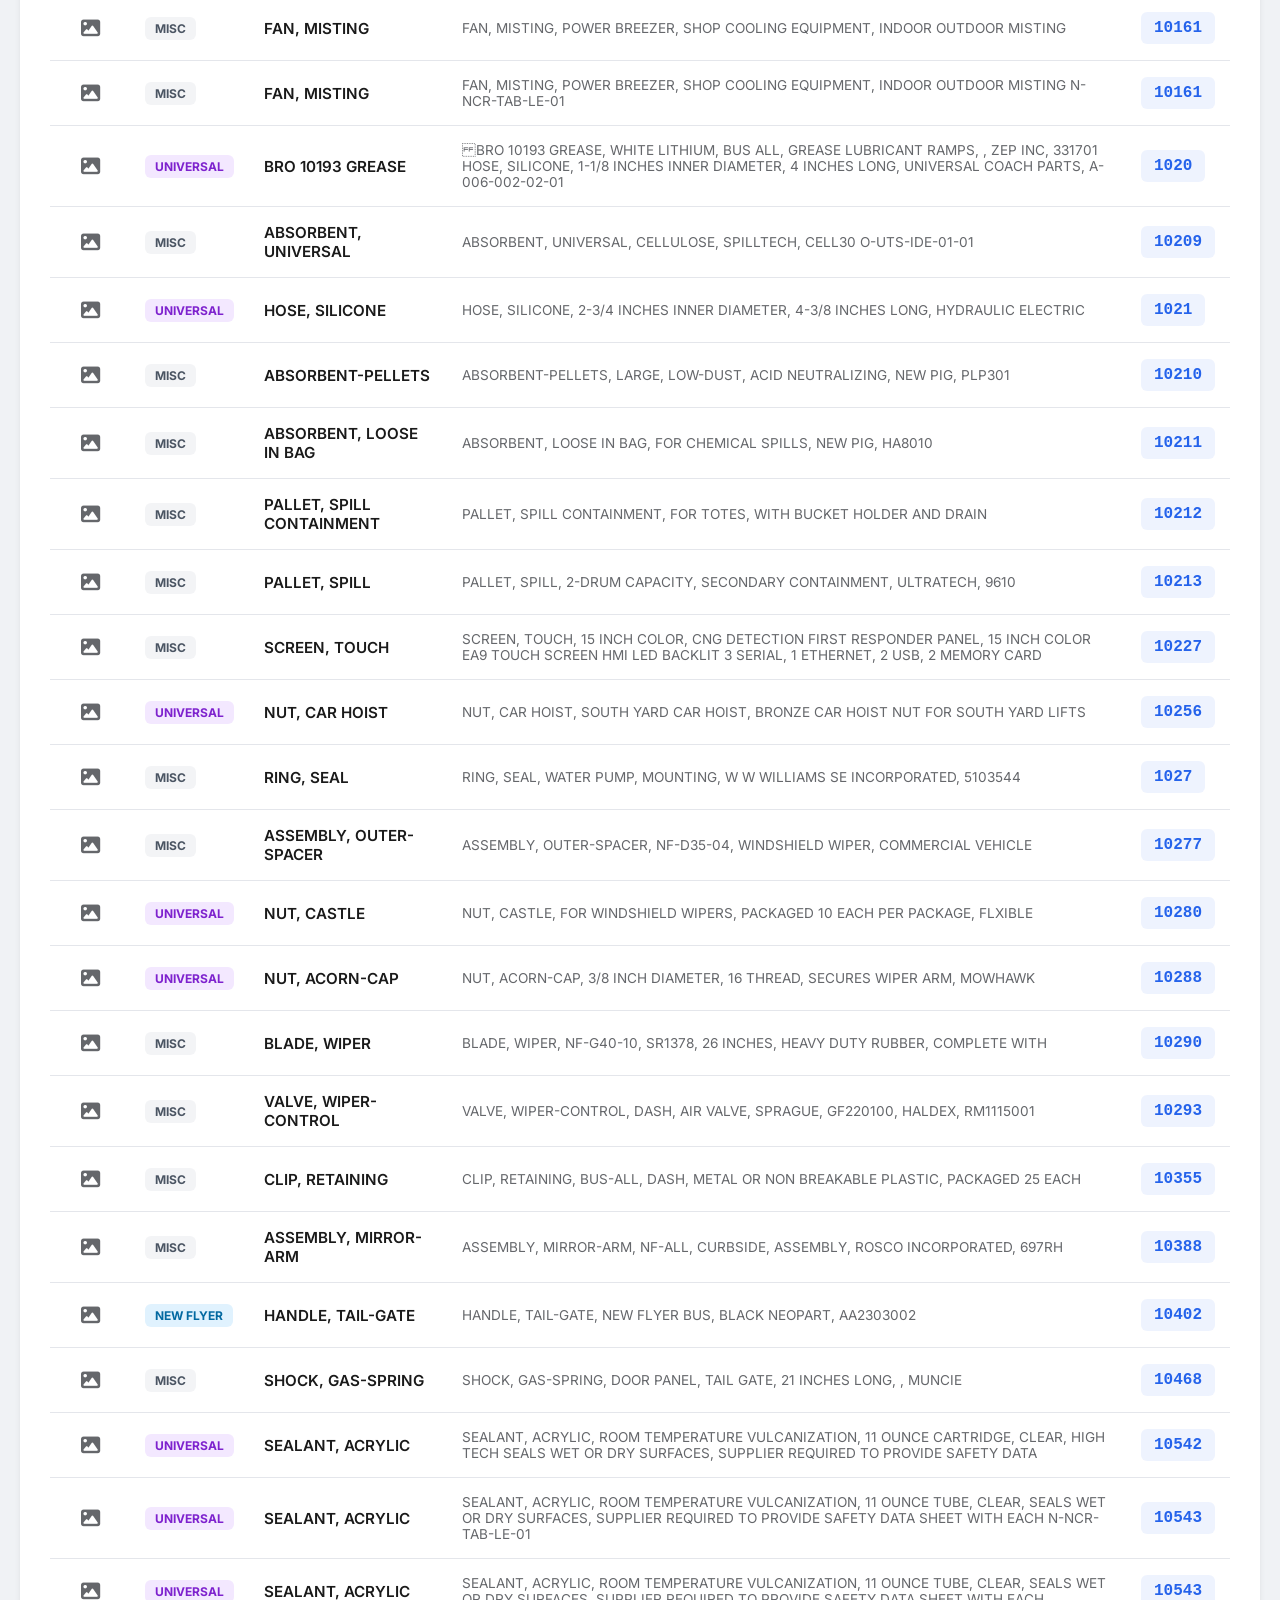
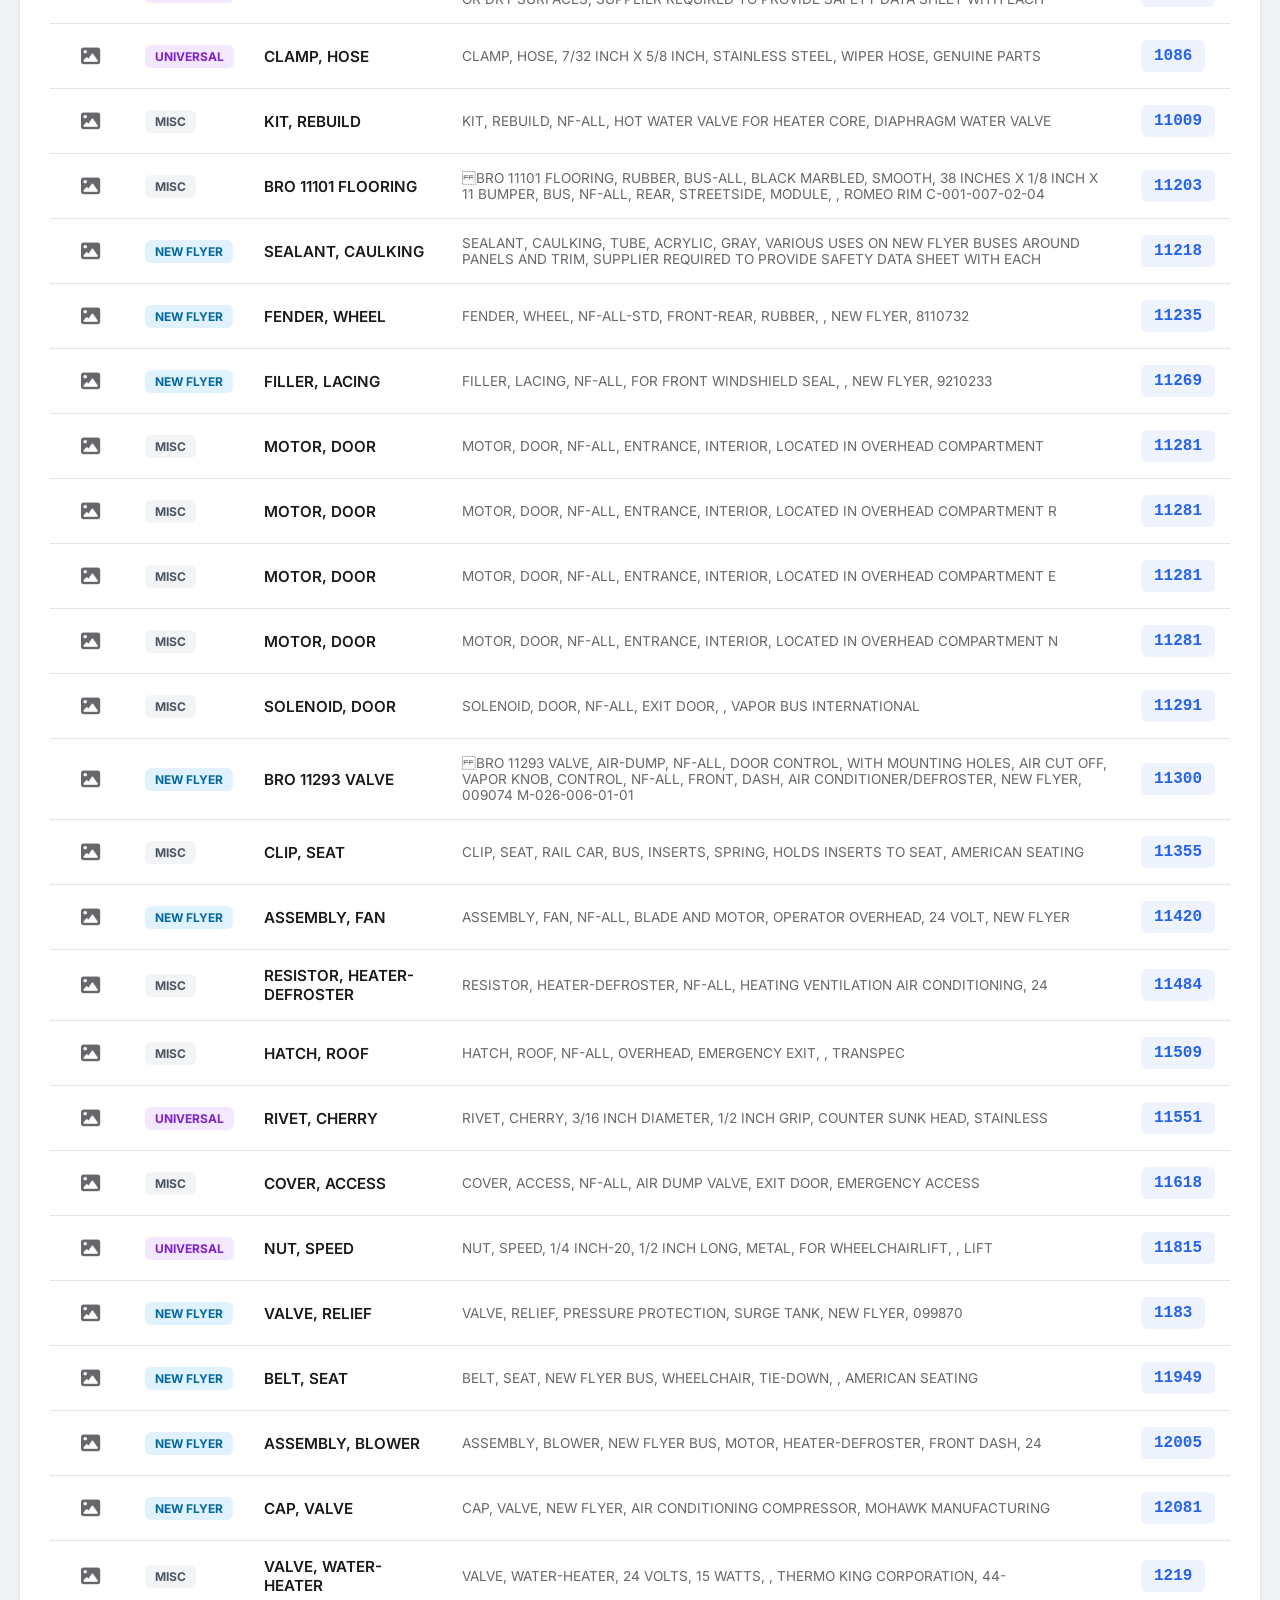
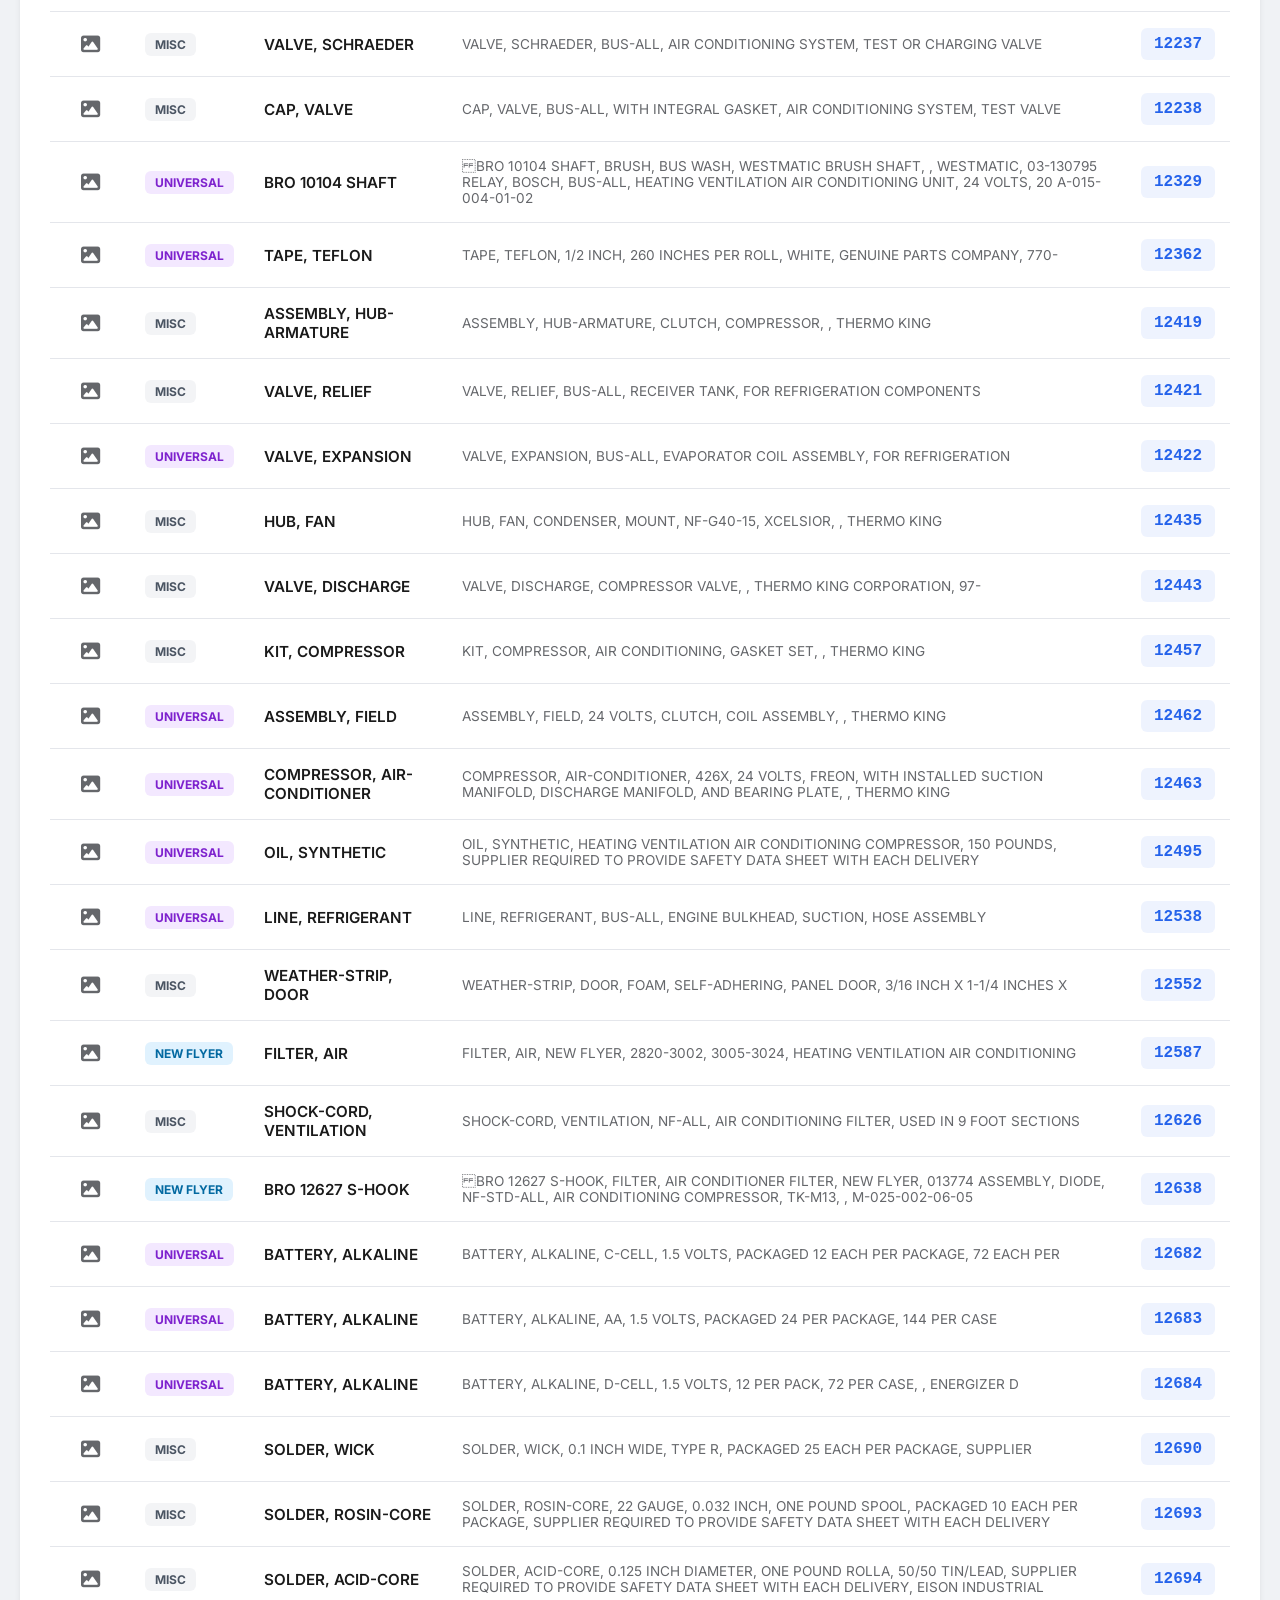
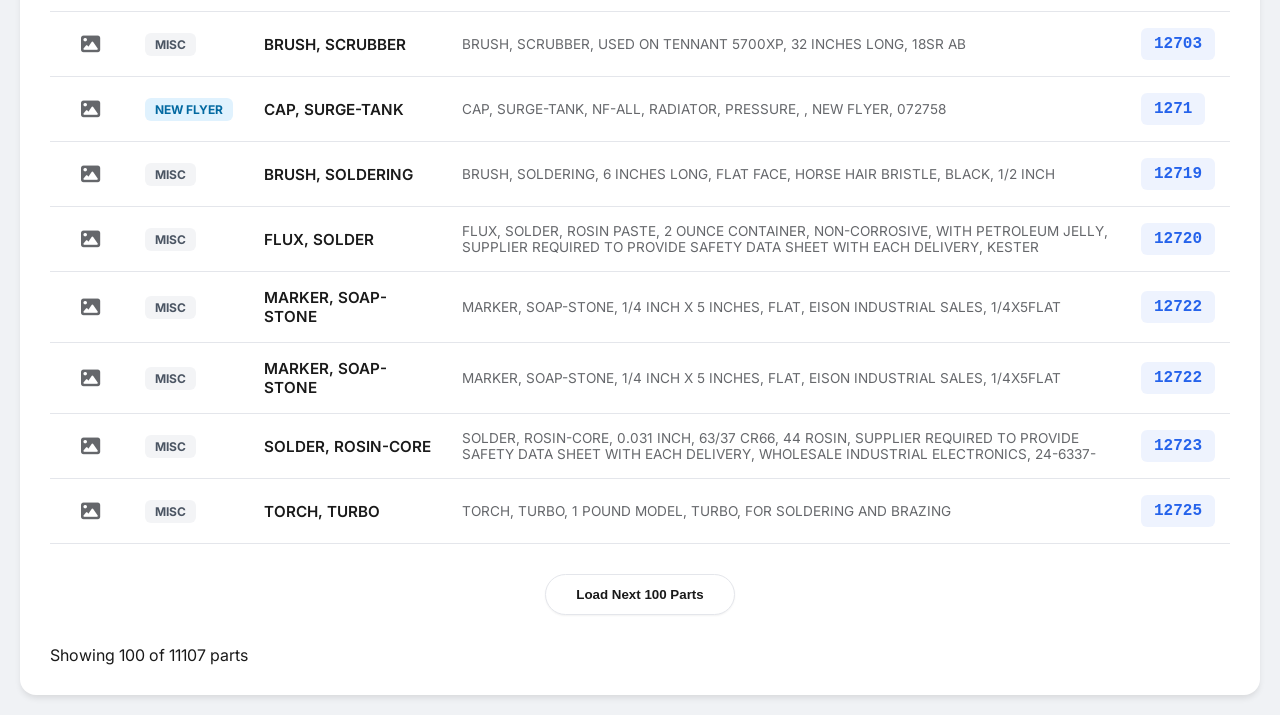
==== commit af4d51d6: "undo Overhaul Total items" ====
--- a/index.html
+++ b/index.html
@@ -14,7 +14,7 @@
         <header class="top-header">
             <div class="header-left">
                 <h1><i class="fa-solid fa-bus logo-icon"></i> Parts Database</h1>
-                <p class="subtitle">Transit Inventory System</p>
+                <p class="subtitle">Total Items: <span id="total-count">0</span></p>
             </div>
             <div class="header-right">
                 <div class="search-box">
@@ -25,25 +25,6 @@
                 <button id="btnTheme" class="icon-btn" title="Toggle Dark Mode"><i class="fa-solid fa-sun"></i></button>
             </div>
         </header>
-
-        <div class="stats-grid">
-            <div class="stat-card">
-                <div class="stat-value" id="stat-total">0</div>
-                <div class="stat-label">Total Parts</div>
-            </div>
-            <div class="stat-card blue">
-                <div class="stat-value" id="stat-nf">0</div>
-                <div class="stat-label">New Flyer</div>
-            </div>
-            <div class="stat-card green">
-                <div class="stat-value" id="stat-gillig">0</div>
-                <div class="stat-label">Gillig</div>
-            </div>
-            <div class="stat-card purple">
-                <div class="stat-value" id="stat-uni">0</div>
-                <div class="stat-label">Universal</div>
-            </div>
-        </div>
 
         <div class="controls-row">
             <div class="filter-section">
--- a/style.css
+++ b/style.css
@@ -1,6 +1,6 @@
 /* --- DEFAULTS --- */
 :root {
-    --bg-app: #f0f2f5;       /* Slightly darker gray for better contrast */
+    --bg-app: #f0f2f5;
     --bg-panel: #ffffff;     
     --text-primary: #1a1a1a; 
     --text-secondary: #65676b; 
@@ -20,14 +20,13 @@
     --highlight-bg: #3a3b3c;
 }
 
-/* Base Settings */
 html { font-size: 16px; transition: font-size 0.2s ease; }
 html.zoom-medium { font-size: 19px; } 
 html.zoom-large { font-size: 22px; }
 
 body {
     margin: 0; padding: 20px;
-    font-family: 'Inter', system-ui, sans-serif; /* Modern Font */
+    font-family: 'Inter', system-ui, sans-serif;
     background-color: var(--bg-app); color: var(--text-primary);
 }
 
@@ -45,7 +44,7 @@
     background-color: var(--bg-panel);
     display: flex; justify-content: space-between; align-items: center;
     margin-bottom: 25px; padding-bottom: 20px; border-bottom: 1px solid var(--border-color);
-    margin-top: -30px; padding-top: 30px; /* Sticky Fix */
+    margin-top: -30px; padding-top: 30px;
     flex-wrap: wrap; gap: 15px;
 }
 
@@ -76,23 +75,6 @@
 }
 .icon-btn:hover { background: var(--border-color); color: var(--text-primary); transform: scale(1.05); }
 
-/* --- NEW STATS GRID --- */
-.stats-grid {
-    display: grid; grid-template-columns: repeat(auto-fit, minmax(150px, 1fr));
-    gap: 15px; margin-bottom: 30px;
-}
-.stat-card {
-    background: var(--bg-app); padding: 15px; border-radius: 12px;
-    text-align: center; border: 1px solid var(--border-color);
-}
-.stat-value { font-size: 1.8rem; font-weight: 800; color: var(--text-primary); }
-.stat-label { font-size: 0.85rem; color: var(--text-secondary); font-weight: 600; text-transform: uppercase; }
-
-/* Stat Colors */
-.stat-card.blue .stat-value { color: #2563eb; }
-.stat-card.green .stat-value { color: #16a34a; }
-.stat-card.purple .stat-value { color: #9333ea; }
-
 /* Filters */
 .controls-row { margin-bottom: 20px; }
 .filter-section { display: flex; gap: 10px; overflow-x: auto; padding-bottom: 5px; }
@@ -103,7 +85,7 @@
 }
 .filter-pill:hover { background: var(--border-color); }
 .filter-pill.active {
-    background: var(--text-primary); color: var(--bg-panel); /* High Contrast Active */
+    background: var(--text-primary); color: var(--bg-panel);
 }
 
 /* Table */
@@ -122,7 +104,7 @@
 .parts-table tr { transition: all 0.1s ease-in-out; }
 .parts-table tr:hover {
     background-color: var(--highlight-bg);
-    transform: scale(1.002); /* Subtle lift */
+    transform: scale(1.002);
 }
 
 /* Columns */
@@ -184,7 +166,7 @@
 @media screen and (max-width: 768px) {
     .main-container { padding: 15px; border-radius: 0; }
     .top-header { margin-top: -15px; padding: 15px; }
-    .header-right, .stats-grid { width: 100%; }
+    .header-right { width: 100%; }
     .search-box { width: 100%; }
     .parts-table thead { display: none; }
     .parts-table tr, .parts-table td { display: block; width: 100%; }
